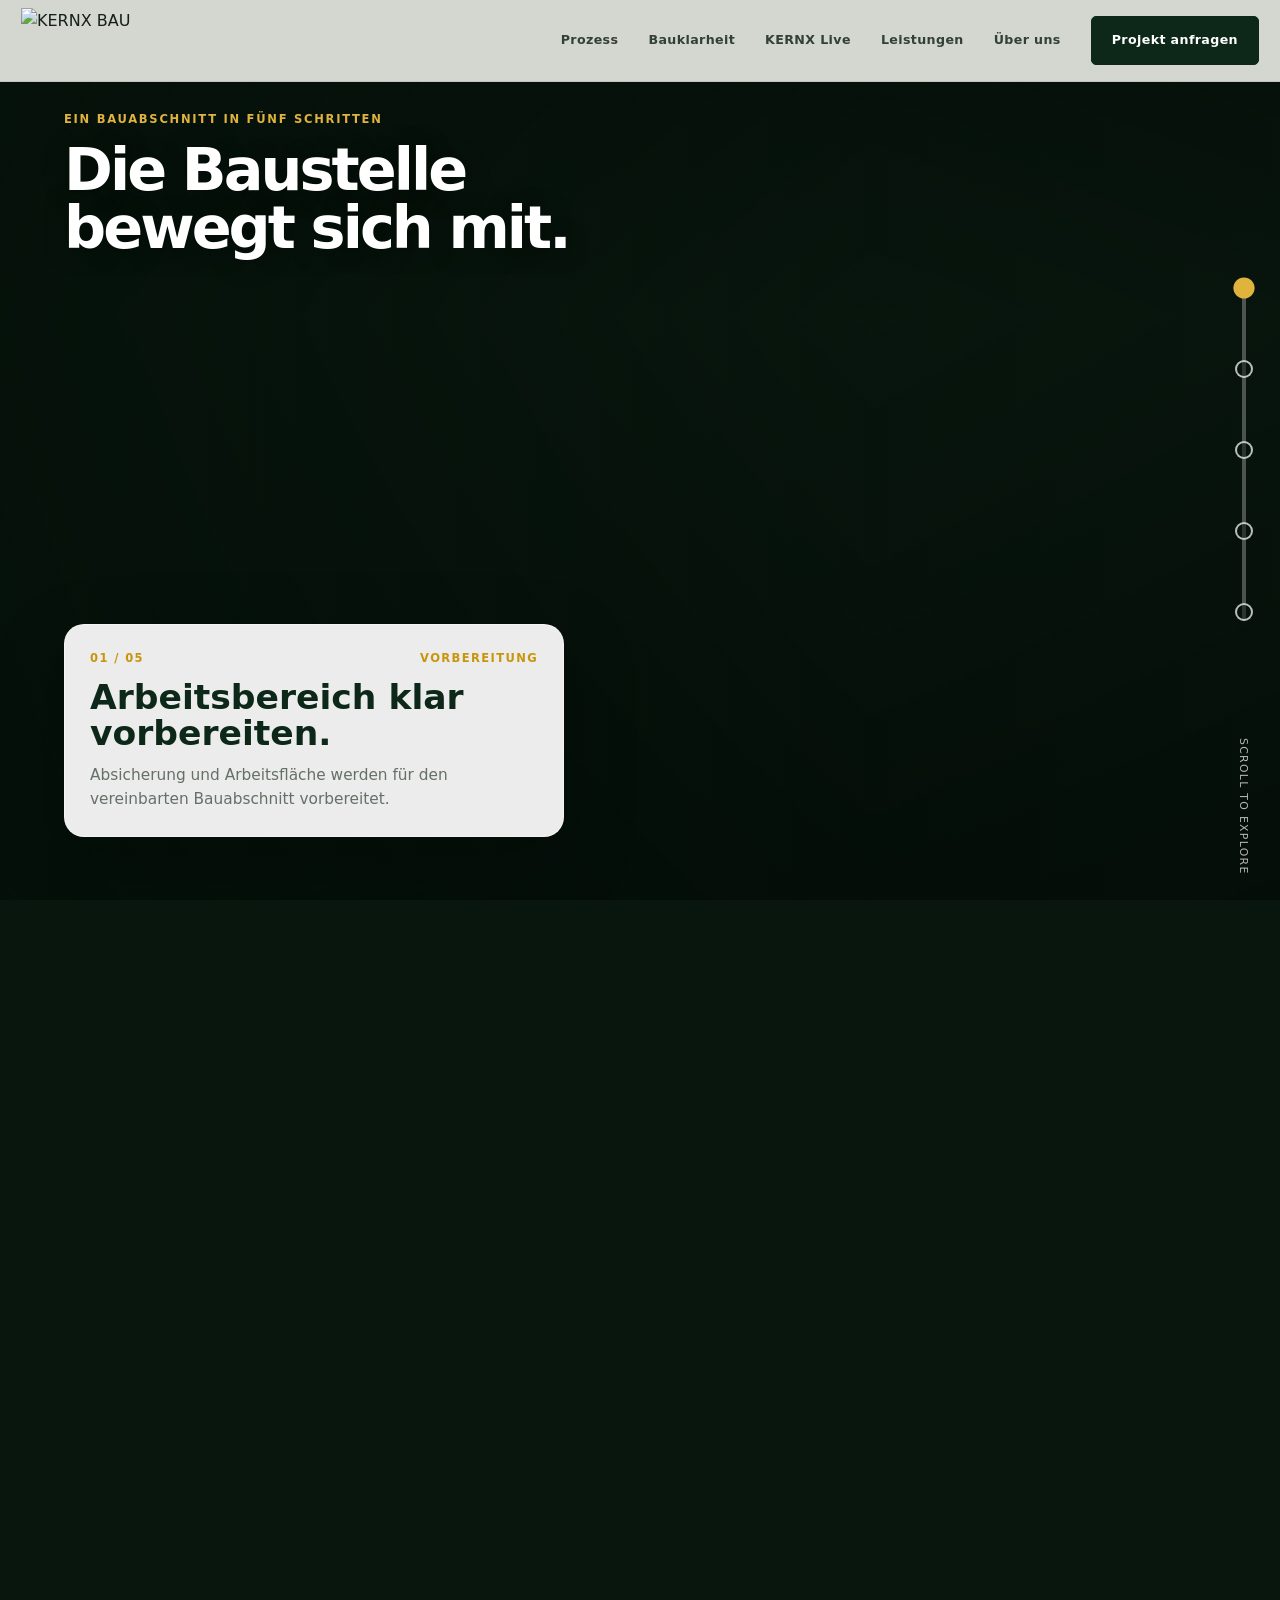
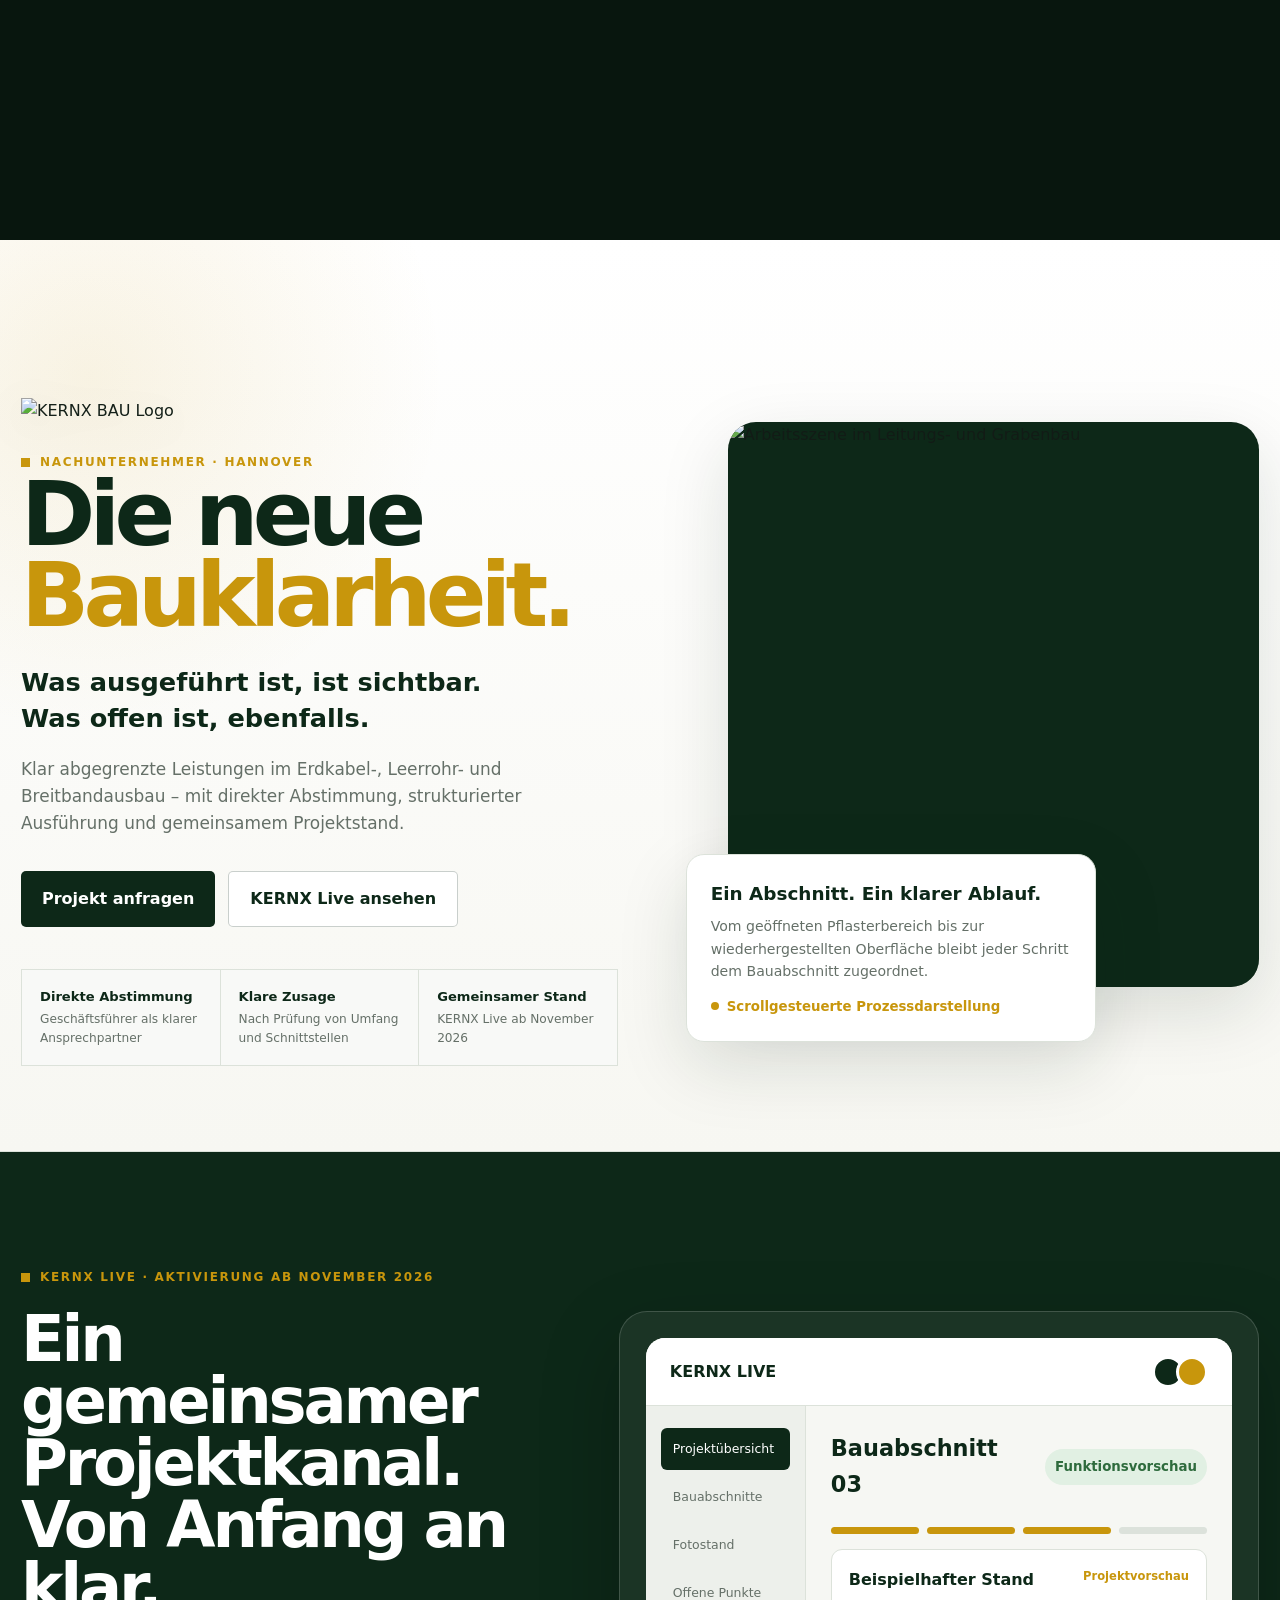
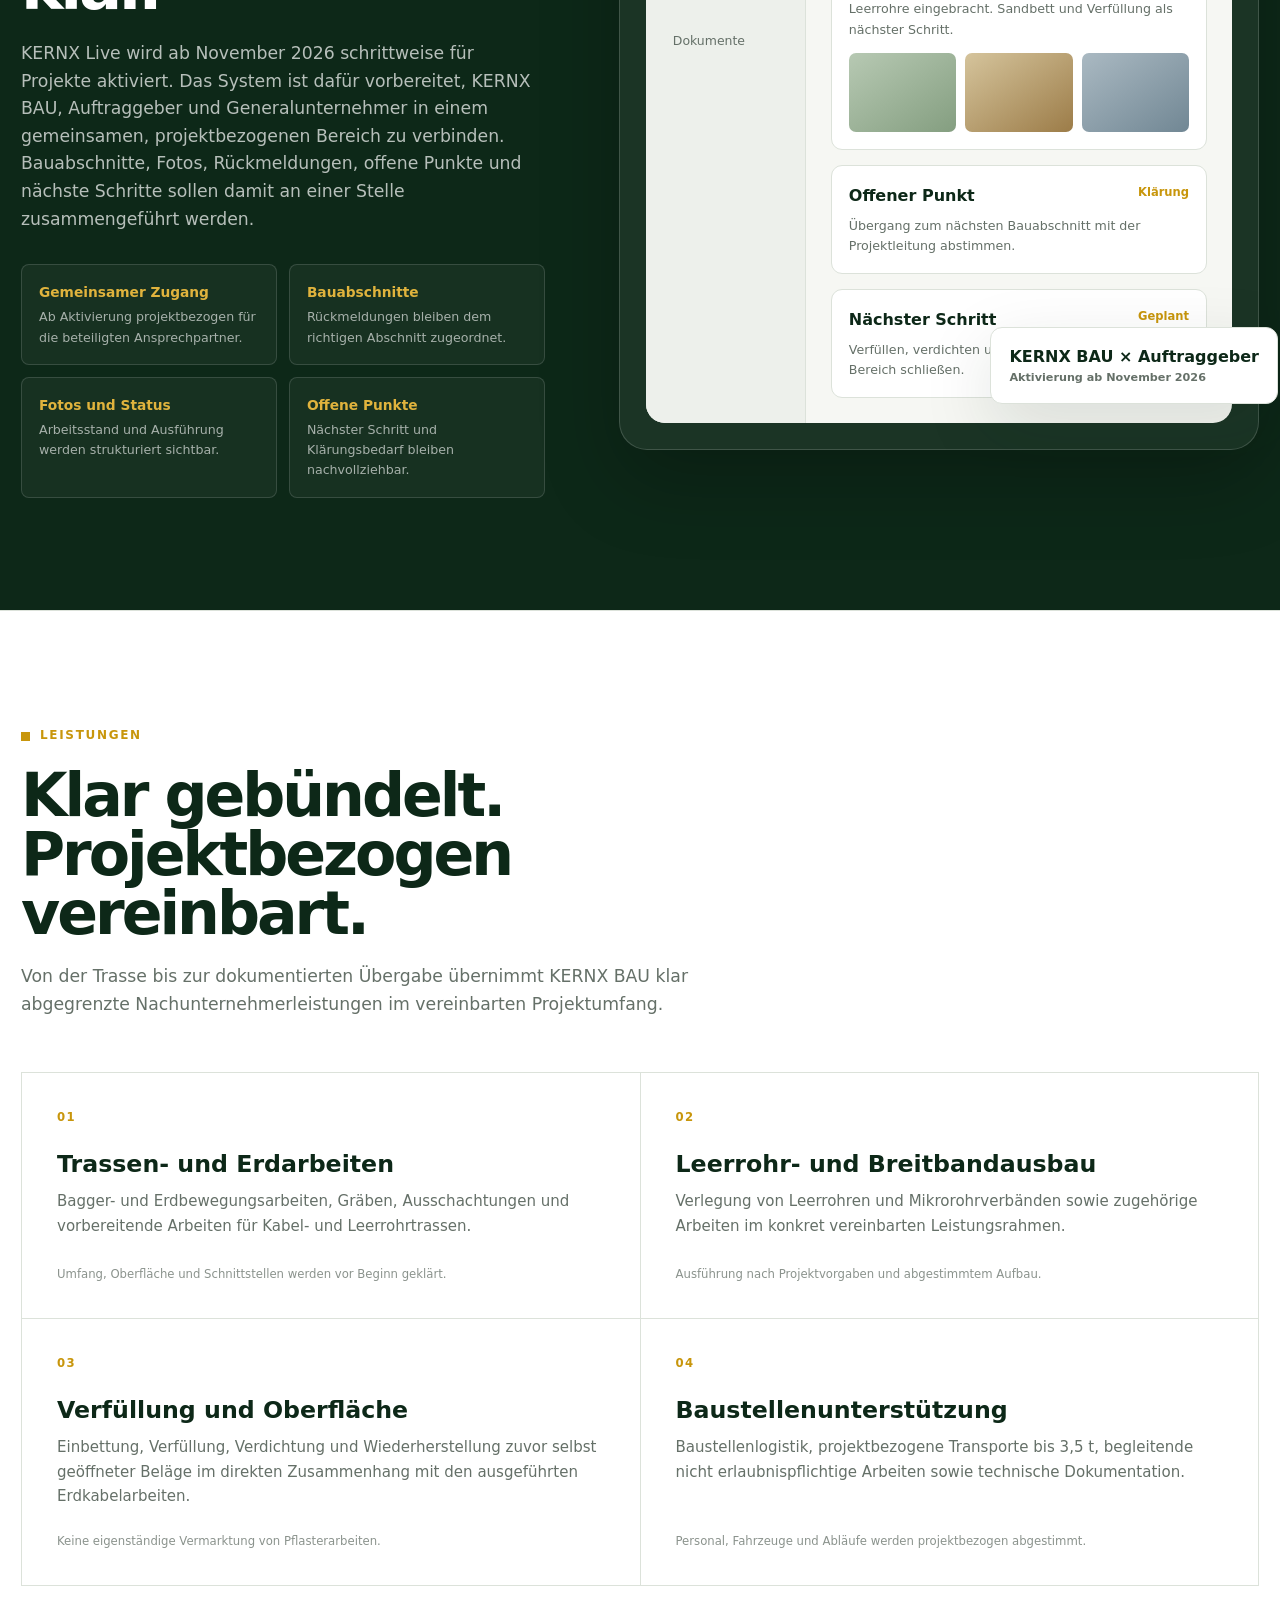
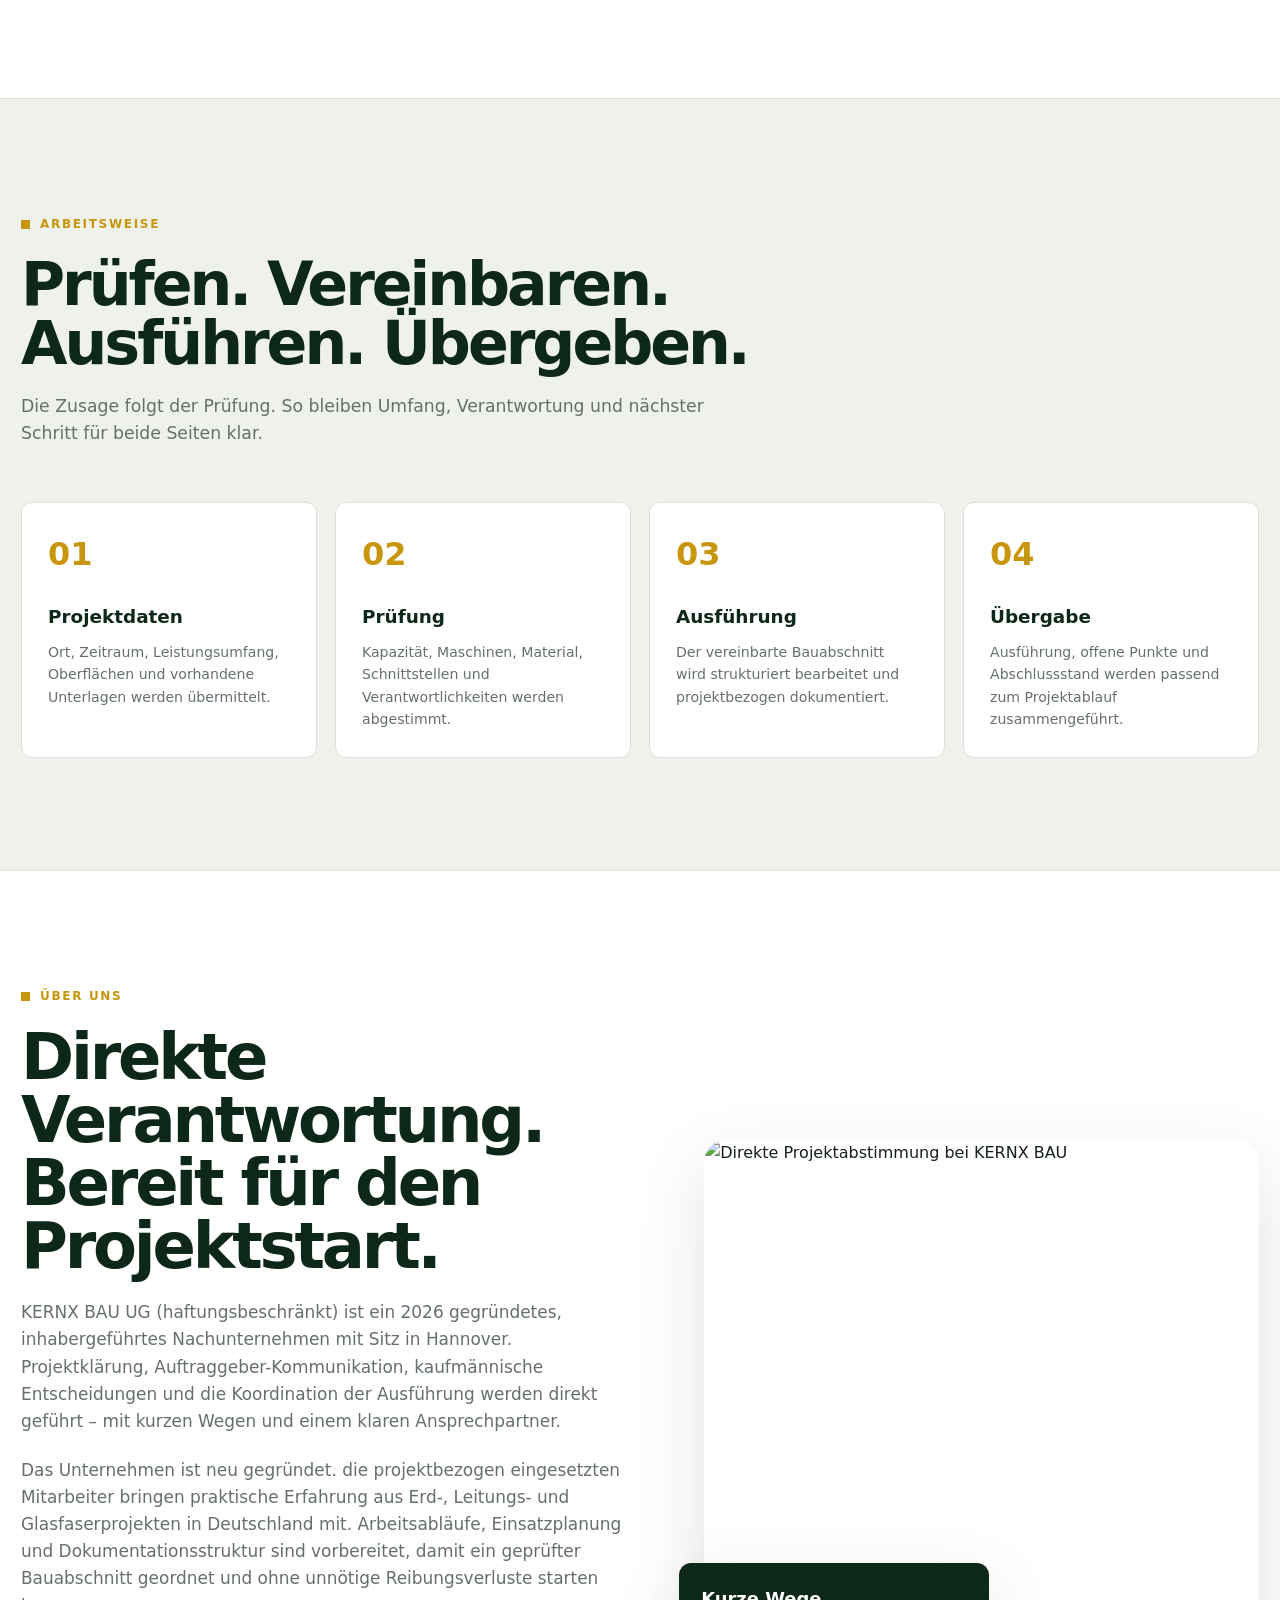
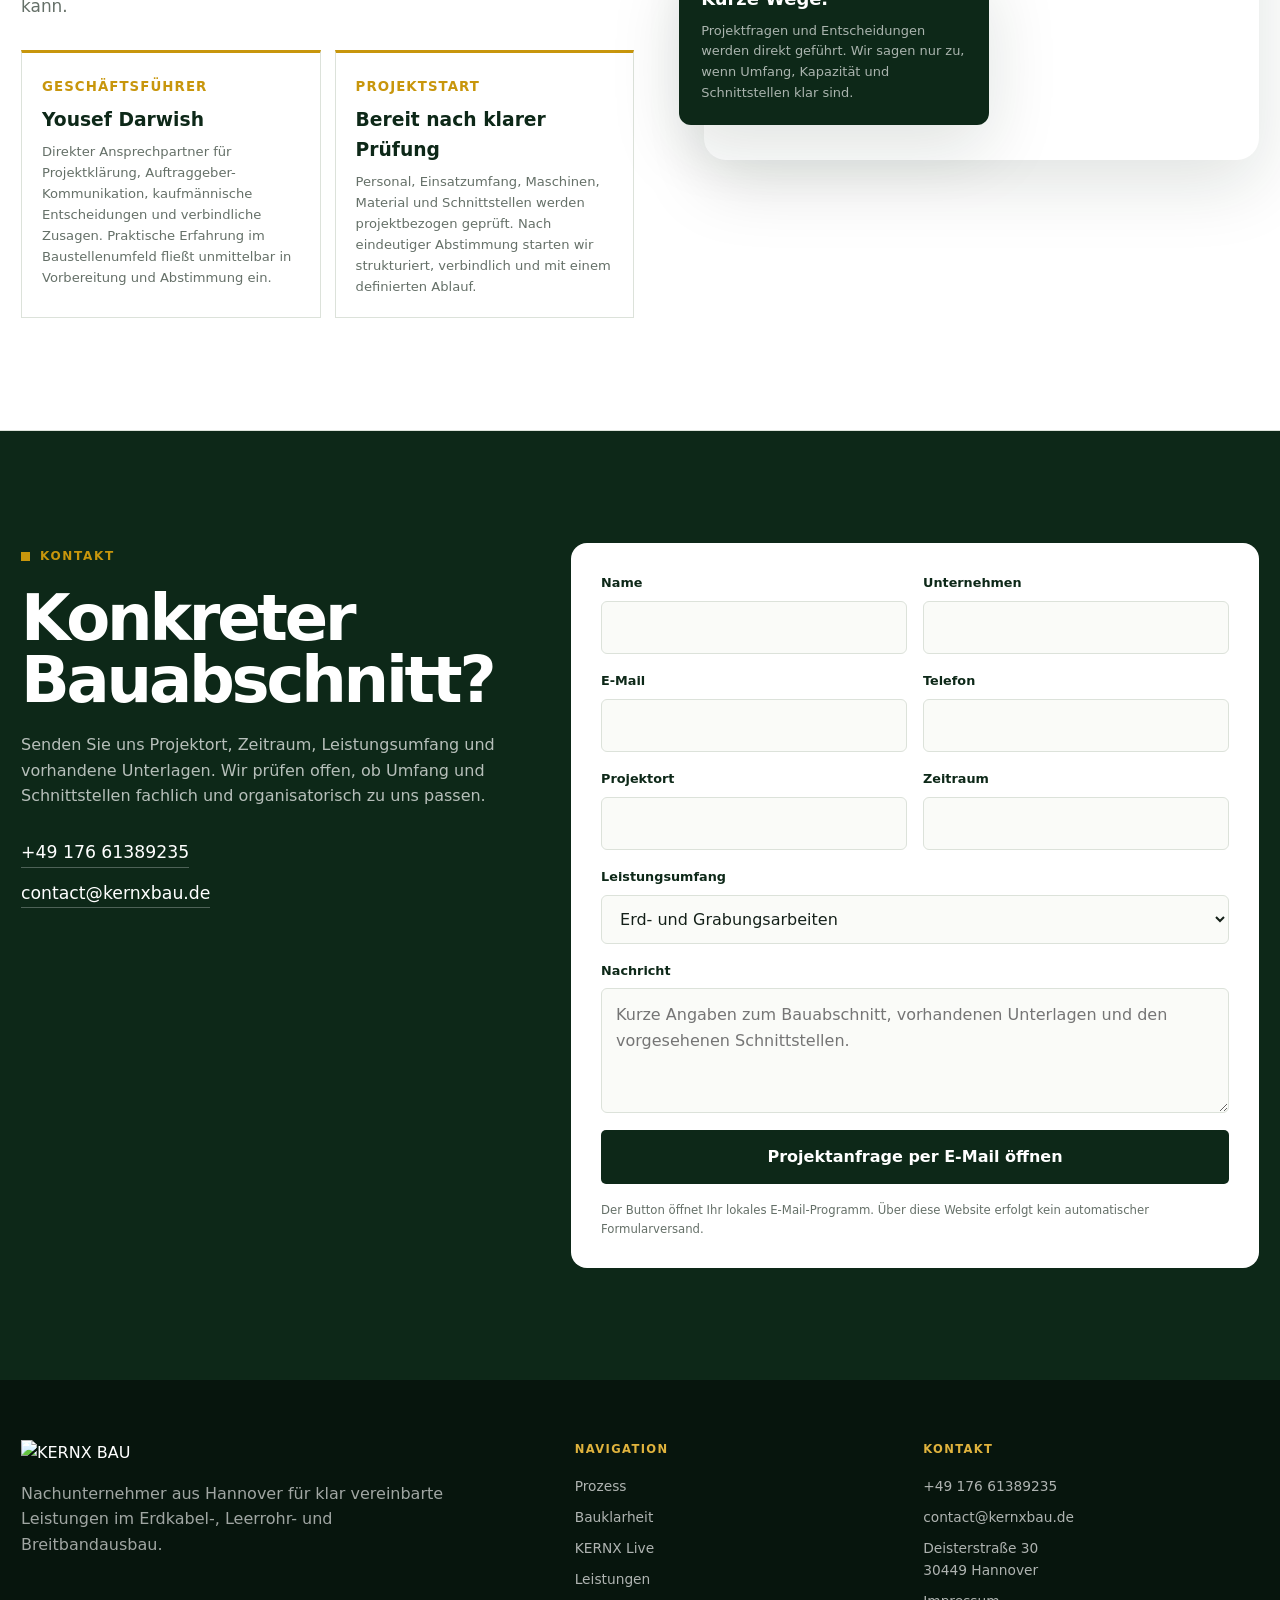
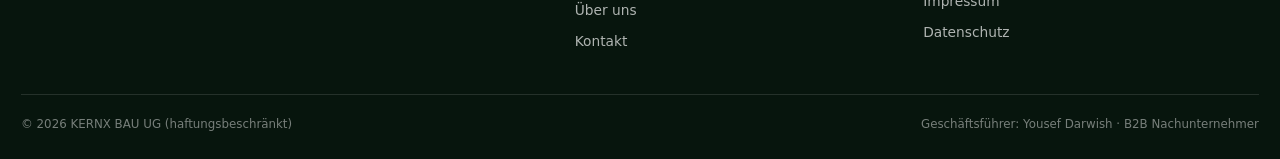
==== index.html @ 63876bb4 "Add files via upload" ====
<!DOCTYPE html>

<html lang="de">
<head>
<meta charset="utf-8"/>
<meta content="width=device-width, initial-scale=1" name="viewport"/>
<title>KERNX BAU — Die neue Bauklarheit.</title>
<meta content="KERNX BAU UG (haftungsbeschränkt): Nachunternehmer aus Hannover für Erdkabel-, Leerrohr- und Breitbandausbau, Erd- und Grabungsarbeiten, strukturierte Ausführung und gemeinsamen Projektstand." name="description"/>
<meta content="index,follow" name="robots"/>
<link href="https://kernxbau.de/" rel="canonical"/>
<meta content="KERNX BAU — Die neue Bauklarheit." property="og:title"/>
<meta content="Was ausgeführt ist, ist sichtbar. Was offen ist, ebenfalls." property="og:description"/>
<meta content="website" property="og:type"/>
<meta content="https://kernxbau.de/" property="og:url"/>
<meta content="#f7f7f2" name="theme-color"/>
<style>
    :root{
      --green:#0D2818;
      --green-2:#153e27;
      --green-3:#e8efe9;
      --gold:#C8960C;
      --gold-2:#e0b33d;
      --paper:#f7f7f2;
      --white:#ffffff;
      --ink:#142019;
      --muted:#657068;
      --line:#dce2da;
      --soft:#eef1ec;
      --shadow:0 24px 70px rgba(13,40,24,.13);
      --header:82px;
      --container:1240px;
      --ease:cubic-bezier(.2,.7,.25,1);
    }
    *{box-sizing:border-box;margin:0;padding:0}
    html{scroll-behavior:smooth}
    body{
      background:var(--paper);color:var(--ink);
      font-family:Inter,ui-sans-serif,system-ui,-apple-system,BlinkMacSystemFont,"Segoe UI",sans-serif;
      line-height:1.6;overflow-x:hidden;-webkit-font-smoothing:antialiased
    }
    body.menu-open{overflow:hidden}
    img{display:block;max-width:100%}
    a{color:inherit;text-decoration:none}
    button,input,textarea,select{font:inherit}
    button{cursor:pointer}
    .container{width:min(var(--container),calc(100% - 42px));margin-inline:auto}
    .skip{position:absolute;left:18px;top:-70px;background:var(--gold);color:#10150f;padding:12px 16px;z-index:999;border-radius:4px}
    .skip:focus{top:18px}
    :focus-visible{outline:2px solid var(--gold);outline-offset:3px}


    /* Opening logo / Seitenintro */
    body.intro-active{overflow:hidden}
    .site-intro{
      position:fixed;inset:0;z-index:10000;display:grid;place-items:center;
      background:
        radial-gradient(circle at 50% 46%,rgba(200,150,12,.14),transparent 28%),
        linear-gradient(145deg,#07150d,#0D2818 60%,#07150d);
      opacity:1;visibility:visible;transition:opacity .72s var(--ease),visibility .72s var(--ease)
    }
    .site-intro.is-hidden{opacity:0;visibility:hidden;pointer-events:none}
    .intro-logo-wrap{display:flex;flex-direction:column;align-items:center;gap:22px;transform:translateY(14px) scale(.88);opacity:0;animation:introLogo 1.05s .12s var(--ease) forwards}
    .intro-logo-wrap img{width:min(300px,68vw);height:auto;filter:drop-shadow(0 22px 45px rgba(0,0,0,.42))}
    .intro-line{width:min(340px,68vw);height:1px;background:linear-gradient(90deg,transparent,var(--gold-2),transparent);transform:scaleX(0);animation:introLine .85s .65s var(--ease) forwards}
    .intro-claim{color:rgba(255,255,255,.78);font-size:.72rem;font-weight:800;letter-spacing:.18em;text-transform:uppercase;opacity:0;animation:introText .6s .82s forwards}
    .intro-skip{position:absolute;right:22px;bottom:20px;border:0;background:transparent;color:rgba(255,255,255,.52);font-size:.72rem;letter-spacing:.08em;padding:10px}
    @keyframes introLogo{to{opacity:1;transform:translateY(0) scale(1)}}
    @keyframes introLine{to{transform:scaleX(1)}}
    @keyframes introText{to{opacity:1}}

    /* Header */
    .site-header{
      position:fixed;inset:0 0 auto;z-index:100;height:var(--header);
      background:rgba(247,247,242,.86);backdrop-filter:blur(16px);
      border-bottom:1px solid rgba(13,40,24,.09);transition:.25s var(--ease)
    }
    .site-header.scrolled{height:72px;background:rgba(255,255,255,.94);box-shadow:0 8px 30px rgba(13,40,24,.06)}
    .nav{height:100%;display:flex;align-items:center;justify-content:space-between;gap:28px}
    .brand{display:flex;align-items:center;min-width:180px}
    .brand img{width:118px;height:66px;object-fit:contain;object-position:left center}
    .nav-links{display:flex;align-items:center;gap:30px}
    .nav-links a{font-size:.79rem;font-weight:720;color:#334038;letter-spacing:.03em;position:relative;padding:10px 0}
    .nav-links a:not(.nav-cta)::after{content:"";position:absolute;left:0;bottom:5px;width:100%;height:2px;background:var(--gold);transform:scaleX(0);transform-origin:left;transition:.25s var(--ease)}
    .nav-links a:hover::after{transform:scaleX(1)}
    .nav-cta,.btn-primary{display:inline-flex;align-items:center;justify-content:center;background:var(--green);color:#fff!important;border:1px solid var(--green);padding:13px 20px!important;border-radius:5px;font-weight:760;transition:.22s var(--ease)}
    .nav-cta:hover,.btn-primary:hover{background:var(--green-2);transform:translateY(-2px)}
    .menu-btn{display:none;width:46px;height:46px;border:1px solid var(--line);background:#fff;color:var(--green);border-radius:6px;align-items:center;justify-content:center}
    .menu-btn span,.menu-btn span::before,.menu-btn span::after{display:block;width:20px;height:2px;background:currentColor;position:relative;transition:.22s}
    .menu-btn span::before,.menu-btn span::after{content:"";position:absolute;left:0}.menu-btn span::before{top:-6px}.menu-btn span::after{top:6px}
    .menu-btn[aria-expanded="true"] span{background:transparent}.menu-btn[aria-expanded="true"] span::before{transform:rotate(45deg) translate(4px,5px)}.menu-btn[aria-expanded="true"] span::after{transform:rotate(-45deg) translate(4px,-5px)}
    .mobile-menu{position:fixed;inset:var(--header) 0 0;background:rgba(247,247,242,.99);z-index:95;padding:42px 24px;display:flex;flex-direction:column;gap:22px;opacity:0;visibility:hidden;transform:translateY(-10px);transition:.22s var(--ease)}
    .mobile-menu.open{opacity:1;visibility:visible;transform:none}.mobile-menu a{font-size:1.6rem;font-weight:800;color:var(--green)}.mobile-menu .nav-cta{font-size:1rem;width:max-content}

    /* Common */
    .eyebrow{display:inline-flex;align-items:center;gap:10px;font-size:.75rem;font-weight:850;letter-spacing:.14em;text-transform:uppercase;color:var(--gold)}
    .eyebrow::before{content:"";width:9px;height:9px;background:var(--gold)}
    .section{padding:112px 0;border-top:1px solid var(--line)}
    .section.white{background:#fff}.section.green{background:var(--green);color:#fff}.section.soft{background:var(--soft)}
    .section-head{max-width:760px;margin-bottom:54px}.section-title{font-size:clamp(2.35rem,4.7vw,5.2rem);line-height:.98;letter-spacing:-.05em;color:var(--green);margin-top:18px;font-weight:850}.section.green .section-title{color:#fff}
    .section-lede{font-size:1.08rem;color:var(--muted);max-width:700px;margin-top:20px}.section.green .section-lede{color:rgba(255,255,255,.7)}
    .btn{min-height:50px;padding:14px 21px;border-radius:5px;display:inline-flex;align-items:center;justify-content:center;border:1px solid transparent;font-weight:760;transition:.22s var(--ease)}
    .btn-secondary{background:#fff;border-color:rgba(13,40,24,.22);color:var(--green)}.btn-secondary:hover{border-color:var(--gold);color:var(--gold);transform:translateY(-2px)}

    /* Hero */
    .hero{min-height:100svh;padding:calc(var(--header) + 76px) 0 85px;background:radial-gradient(circle at 7% 15%,rgba(200,150,12,.11),transparent 25%),linear-gradient(180deg,#fff 0%,var(--paper) 100%);display:flex;align-items:center}
    .hero-grid{display:grid;grid-template-columns:1.02fr .98fr;gap:68px;align-items:center}
    .hero-logo{width:185px;margin-bottom:25px;filter:drop-shadow(0 10px 20px rgba(13,40,24,.09))}
    .hero h1{font-size:clamp(3.2rem,7vw,7.5rem);line-height:.9;letter-spacing:-.065em;color:var(--green);max-width:790px}
    .hero h1 span{display:block;color:var(--gold)}
    .hero-promise{font-size:clamp(1.22rem,2vw,1.72rem);font-weight:680;line-height:1.38;color:var(--green);margin-top:30px}
    .hero-promise span{display:block}
    .hero-copy{max-width:650px;color:var(--muted);font-size:1.06rem;margin-top:20px}
    .hero-actions{display:flex;gap:13px;flex-wrap:wrap;margin-top:34px}
    .hero-trust{display:grid;grid-template-columns:repeat(3,1fr);gap:1px;background:var(--line);border:1px solid var(--line);margin-top:42px;max-width:760px}
    .hero-trust div{background:rgba(255,255,255,.8);padding:16px 18px}.hero-trust b{display:block;color:var(--green);font-size:.82rem}.hero-trust span{display:block;color:var(--muted);font-size:.76rem;margin-top:3px}
    .hero-visual{position:relative;min-height:620px}
    .hero-photo{position:absolute;inset:0 0 55px 42px;border-radius:28px;overflow:hidden;box-shadow:var(--shadow);background:var(--green)}
    .hero-photo img{width:100%;height:100%;object-fit:cover;filter:saturate(.75) contrast(1.04)}
    .hero-photo::after{content:"";position:absolute;inset:0;background:linear-gradient(180deg,transparent 48%,rgba(13,40,24,.55))}
    .hero-float{position:absolute;left:0;bottom:0;width:min(410px,88%);background:#fff;border:1px solid var(--line);box-shadow:var(--shadow);padding:24px;border-radius:18px}
    .hero-float strong{font-size:1.15rem;color:var(--green)}.hero-float p{color:var(--muted);font-size:.88rem;margin-top:7px}.hero-float small{display:flex;align-items:center;gap:8px;color:var(--gold);font-weight:800;margin-top:13px}.hero-float small::before{content:"";width:8px;height:8px;background:var(--gold);border-radius:50%}

    /* Scroll-driven photo sequence — first section */
    .story{height:560vh;position:relative;background:#08160e;border-top:0}
    .story-sticky{position:sticky;top:0;height:100vh;overflow:hidden;background:#08160e}
    .scene-viewport{position:absolute;inset:0;overflow:hidden;background:#08160e}
    .story-images{position:absolute;inset:0;overflow:hidden;background:#08160e}
    .story-image{
      position:absolute;inset:-2.5%;width:105%;height:105%;object-fit:cover;object-position:center;
      opacity:0;transform:translate3d(0,0,0) scale(1.035);will-change:opacity,transform;
      filter:saturate(.88) contrast(1.04) brightness(.88)
    }
    .story-image:first-child{opacity:1}
    .story-image:nth-child(1){object-position:center center}
    .story-image:nth-child(2){object-position:center center}
    .story-image:nth-child(3){object-position:center center}
    .story-image:nth-child(4){object-position:center center}
    .story-image:nth-child(5){object-position:center center}
    .story-shade{
      position:absolute;inset:0;z-index:2;pointer-events:none;
      background:
        linear-gradient(90deg,rgba(5,17,10,.72) 0%,rgba(5,17,10,.38) 37%,rgba(5,17,10,.08) 68%,rgba(5,17,10,.22) 100%),
        linear-gradient(180deg,rgba(0,0,0,.30) 0%,transparent 35%,rgba(0,0,0,.38) 100%)
    }
    .story-ui{position:absolute;inset:0;z-index:10;pointer-events:none}
    .story-title{position:absolute;left:clamp(20px,5vw,80px);top:110px;max-width:560px}
    .story-title .overline{font-size:.72rem;font-weight:900;color:var(--gold-2);letter-spacing:.15em;text-transform:uppercase}
    .story-title h2{font-size:clamp(2.25rem,4.6vw,5rem);line-height:.97;letter-spacing:-.05em;color:#fff;margin-top:13px;text-shadow:0 3px 24px rgba(0,0,0,.35)}
    .stage-card{position:absolute;left:clamp(20px,5vw,80px);bottom:clamp(28px,7vh,85px);width:min(500px,calc(100% - 40px));background:rgba(255,255,255,.92);backdrop-filter:blur(15px);border:1px solid rgba(255,255,255,.42);box-shadow:0 24px 70px rgba(0,0,0,.25);border-radius:20px;padding:24px 25px;transition:opacity .24s,transform .24s}
    .stage-meta{display:flex;justify-content:space-between;color:var(--gold);font-size:.72rem;font-weight:900;letter-spacing:.12em;text-transform:uppercase}
    .stage-card h3{font-size:clamp(1.55rem,2.7vw,2.6rem);line-height:1.02;color:var(--green);margin-top:13px}
    .stage-card p{color:var(--muted);margin-top:12px;font-size:.96rem}
    .progress{position:absolute;right:34px;top:50%;transform:translateY(-50%);height:38vh;width:4px;border-radius:4px;background:rgba(255,255,255,.28)}
    .progress span{display:block;width:100%;height:0;background:var(--gold-2);border-radius:4px}
    .progress-dots{position:absolute;right:27px;top:31%;height:38vh;display:flex;flex-direction:column;justify-content:space-between}
    .progress-dots i{width:18px;height:18px;border-radius:50%;border:2px solid rgba(255,255,255,.72);background:rgba(8,22,14,.48);transition:.2s}
    .progress-dots i.active{background:var(--gold-2);border-color:var(--gold-2);transform:scale(1.18)}
    .scroll-label{position:absolute;right:28px;bottom:25px;color:rgba(255,255,255,.7);font-size:.68rem;text-transform:uppercase;letter-spacing:.12em;writing-mode:vertical-rl}

    /* KERNX Live */
    .live-grid{display:grid;grid-template-columns:.9fr 1.1fr;gap:74px;align-items:center}
    .live-copy h2{font-size:clamp(2.55rem,5vw,5.6rem);line-height:.97;letter-spacing:-.05em;color:#fff;margin-top:18px}.live-copy p{font-size:1.08rem;color:rgba(255,255,255,.7);margin-top:22px;max-width:620px}
    .live-points{display:grid;grid-template-columns:1fr 1fr;gap:12px;margin-top:31px}.live-point{border:1px solid rgba(255,255,255,.14);background:rgba(255,255,255,.045);padding:16px 17px;border-radius:8px}.live-point b{display:block;color:var(--gold-2);font-size:.86rem}.live-point span{display:block;color:rgba(255,255,255,.62);font-size:.79rem;margin-top:4px}
    .app-shell{position:relative;padding:26px;border:1px solid rgba(255,255,255,.16);border-radius:28px;background:rgba(255,255,255,.06);box-shadow:0 30px 80px rgba(0,0,0,.24)}
    .app-window{background:#f6f7f3;border-radius:19px;overflow:hidden;color:var(--ink);min-height:540px}.app-top{height:68px;background:#fff;border-bottom:1px solid var(--line);display:flex;align-items:center;justify-content:space-between;padding:0 24px}.app-top b{color:var(--green)}.app-users{display:flex;align-items:center}.app-users i{width:32px;height:32px;border-radius:50%;background:var(--green);border:3px solid #fff;margin-left:-8px}.app-users i:nth-child(2){background:var(--gold)}
    .app-body{display:grid;grid-template-columns:160px 1fr;min-height:472px}.app-side{padding:22px 15px;background:#edf0eb;border-right:1px solid var(--line)}.app-side span{display:block;padding:11px 12px;border-radius:6px;color:var(--muted);font-size:.78rem;margin-bottom:6px}.app-side span.active{background:var(--green);color:#fff}
    .app-content{padding:25px}.app-content-head{display:flex;justify-content:space-between;align-items:center;gap:20px}.app-content-head h3{color:var(--green);font-size:1.4rem}.app-content-head small{padding:7px 10px;background:#e1f0e3;color:#2e6b3d;border-radius:999px;font-weight:760}
    .app-route{display:grid;grid-template-columns:repeat(4,1fr);gap:8px;margin-top:24px}.app-route div{height:7px;border-radius:8px;background:#dce2db}.app-route div.done{background:var(--gold)}
    .app-card{background:#fff;border:1px solid var(--line);padding:17px;border-radius:11px;margin-top:15px}.app-card-head{display:flex;justify-content:space-between;gap:20px}.app-card-head b{color:var(--green)}.app-card-head span{font-size:.72rem;color:var(--gold);font-weight:800}.app-card p{font-size:.79rem;color:var(--muted);margin-top:7px}.app-photo-row{display:grid;grid-template-columns:repeat(3,1fr);gap:9px;margin-top:13px}.app-photo-row i{display:block;aspect-ratio:1.35;border-radius:7px;background:linear-gradient(145deg,#b7c9b3,#849e80)}.app-photo-row i:nth-child(2){background:linear-gradient(145deg,#d5c49c,#9c7c48)}.app-photo-row i:nth-child(3){background:linear-gradient(145deg,#aab9c2,#718794)}
    .app-link{position:absolute;right:-20px;bottom:45px;background:#fff;color:var(--green);border:1px solid var(--line);box-shadow:var(--shadow);padding:16px 18px;border-radius:12px;font-weight:820}.app-link span{display:block;color:var(--muted);font-size:.7rem;font-weight:600}

    /* Services */
    .services-grid{display:grid;grid-template-columns:repeat(2,1fr);border:1px solid var(--line);background:var(--line);gap:1px}.service{background:#fff;padding:35px;min-height:245px;display:flex;flex-direction:column;transition:.25s var(--ease)}.service:hover{background:var(--green);color:#fff}.service-no{font-size:.73rem;font-weight:900;letter-spacing:.12em;color:var(--gold)}.service h3{font-size:1.48rem;line-height:1.12;color:var(--green);margin-top:24px}.service:hover h3{color:#fff}.service p{color:var(--muted);font-size:.94rem;margin-top:12px}.service:hover p{color:rgba(255,255,255,.68)}.service small{margin-top:auto;padding-top:24px;color:#8b938d;font-size:.73rem}.service:hover small{color:rgba(255,255,255,.5)}


    /* Image gallery — replace local files, keep the filenames */
    .gallery-grid{display:grid;grid-template-columns:repeat(12,1fr);grid-auto-rows:150px;gap:14px}
    .gallery-item{position:relative;overflow:hidden;border-radius:16px;background:var(--green);box-shadow:0 12px 34px rgba(13,40,24,.09)}
    .gallery-item:nth-child(1){grid-column:span 7;grid-row:span 3}.gallery-item:nth-child(2){grid-column:span 5;grid-row:span 2}.gallery-item:nth-child(3){grid-column:span 5;grid-row:span 2}.gallery-item:nth-child(4){grid-column:span 4;grid-row:span 2}.gallery-item:nth-child(5){grid-column:span 4;grid-row:span 2}.gallery-item:nth-child(6){grid-column:span 4;grid-row:span 2}
    .gallery-item img{width:100%;height:100%;object-fit:cover;transition:transform .55s var(--ease);filter:saturate(.8) contrast(1.03)}.gallery-item:hover img{transform:scale(1.035)}
    .gallery-caption{position:absolute;inset:auto 0 0;padding:36px 18px 16px;color:#fff;background:linear-gradient(transparent,rgba(7,21,13,.78));font-size:.8rem;font-weight:750}

    /* Workflow */
    .workflow{display:grid;grid-template-columns:repeat(4,1fr);gap:18px}.work-step{background:#fff;border:1px solid var(--line);padding:26px;border-radius:11px}.work-step b{font-size:2rem;color:var(--gold)}.work-step h3{font-size:1.15rem;color:var(--green);margin-top:22px}.work-step p{font-size:.88rem;color:var(--muted);margin-top:9px}

    /* Company */
    .company-grid{display:grid;grid-template-columns:1.05fr .95fr;gap:70px;align-items:center}.company-copy h2{font-size:clamp(2.55rem,5vw,5.6rem);line-height:.98;letter-spacing:-.05em;color:var(--green);margin-top:18px}.company-copy>p{font-size:1.06rem;color:var(--muted);margin-top:22px;max-width:650px}.roles{display:grid;grid-template-columns:1fr 1fr;gap:14px;margin-top:30px}.role{border-top:3px solid var(--gold);background:#fff;border-left:1px solid var(--line);border-right:1px solid var(--line);border-bottom:1px solid var(--line);padding:20px}.role small{color:var(--gold);font-weight:850;text-transform:uppercase;letter-spacing:.08em}.role h3{color:var(--green);margin-top:7px}.role p{color:var(--muted);font-size:.82rem;margin-top:6px}.company-image{position:relative}.company-image img{width:100%;height:620px;object-fit:cover;border-radius:22px;box-shadow:var(--shadow)}.company-note{position:absolute;left:-25px;bottom:35px;width:310px;background:var(--green);color:#fff;padding:22px;border-radius:12px;box-shadow:var(--shadow)}.company-note strong{font-size:1.12rem}.company-note p{color:rgba(255,255,255,.65);font-size:.81rem;margin-top:7px}

    /* Contact */
    .contact-grid{display:grid;grid-template-columns:.82fr 1.18fr;gap:72px}.contact-copy h2{font-size:clamp(2.5rem,5vw,5.5rem);line-height:.98;letter-spacing:-.05em;margin-top:18px}.contact-copy p{color:rgba(255,255,255,.7);margin-top:20px}.direct-links{display:flex;flex-direction:column;align-items:flex-start;gap:12px;margin-top:30px}.direct-links a{font-size:1.08rem;border-bottom:1px solid rgba(255,255,255,.27)}
    .form{background:#fff;color:var(--ink);padding:30px;border-radius:16px;display:flex;flex-direction:column;gap:17px}.form-row{display:grid;grid-template-columns:1fr 1fr;gap:16px}.field{display:flex;flex-direction:column;gap:7px}.field label{font-size:.8rem;font-weight:750;color:var(--green)}.field input,.field textarea,.field select{border:1px solid var(--line);background:#fafbf8;color:var(--ink);padding:13px 14px;border-radius:6px;outline:none}.field input:focus,.field textarea:focus,.field select:focus{border-color:var(--gold)}.field textarea{min-height:125px;resize:vertical}.form-note{font-size:.73rem;color:var(--muted)}

    /* Footer */
    footer{background:#07150d;color:#fff;padding:60px 0 25px}.footer-grid{display:grid;grid-template-columns:1.35fr .8fr .9fr;gap:50px}.footer-brand img{width:135px;filter:brightness(1.12)}.footer-brand p{max-width:430px;color:rgba(255,255,255,.62);margin-top:15px}.footer-title{color:var(--gold-2);text-transform:uppercase;font-size:.72rem;font-weight:900;letter-spacing:.12em}.footer-links{display:flex;flex-direction:column;gap:9px;color:rgba(255,255,255,.68);font-size:.86rem;margin-top:16px}.footer-bottom{margin-top:42px;padding-top:20px;border-top:1px solid rgba(255,255,255,.12);display:flex;justify-content:space-between;gap:18px;flex-wrap:wrap;color:rgba(255,255,255,.45);font-size:.74rem}

    @media(max-width:1050px){
      .nav-links{display:none}.menu-btn{display:flex}
      .hero-grid,.live-grid,.company-grid,.contact-grid{grid-template-columns:1fr}
      .hero-visual{min-height:560px}.hero-photo{left:0}
      .company-image{max-width:760px}.company-note{left:18px}
      .workflow{grid-template-columns:repeat(2,1fr)}
      .gallery-grid{grid-auto-rows:130px}
    }
    @media(max-width:760px){
      :root{--header:70px}.container{width:min(var(--container),calc(100% - 28px))}.brand img{width:98px;height:58px}
      .section{padding:82px 0}.hero{padding-top:115px}.hero-logo{width:145px}.hero h1{font-size:clamp(3.2rem,15vw,5.6rem)}
      .hero-trust{grid-template-columns:1fr}.hero-visual{min-height:460px}.hero-photo{inset:0 0 48px 0;border-radius:20px}.hero-float{padding:18px}
      .story{height:500vh}.story-title{top:86px;max-width:82%}.story-title h2{font-size:2.55rem}.progress,.progress-dots,.scroll-label{display:none}.stage-card{bottom:18px;padding:18px}
      .world{width:800vw}.zone{width:100vw}.z1{left:0}.z2{left:100vw}.z3{left:200vw}.z4{left:300vw}.z5{left:400vw}.z6{left:500vw}.z7{left:600vw}.z8{left:700vw}
      .worker{transform:scale(.8)}.excavator{transform:scale(.78);transform-origin:left bottom}.report-card{transform:scale(.76);transform-origin:left top}
      .gallery-grid{grid-template-columns:1fr;grid-auto-rows:260px}.gallery-item:nth-child(n){grid-column:auto;grid-row:auto}
      .live-points,.services-grid,.roles,.form-row{grid-template-columns:1fr}.app-shell{padding:12px}.app-body{grid-template-columns:1fr}.app-side{display:none}.app-link{right:8px;bottom:22px}.app-window{min-height:480px}.app-content{padding:18px}
      .workflow{grid-template-columns:1fr}.company-image img{height:470px}.company-note{position:relative;left:auto;bottom:auto;width:auto;margin:-35px 16px 0}
      .footer-grid{grid-template-columns:1fr}
    }

    @media(max-width:760px){
      .story-image{inset:-1%;width:102%;height:102%;object-position:center center}
      .story-shade{background:linear-gradient(180deg,rgba(5,17,10,.56) 0%,rgba(5,17,10,.10) 42%,rgba(5,17,10,.64) 100%)}
      .story-title{max-width:88%}
    }
    @media(prefers-reduced-motion:reduce){html{scroll-behavior:auto}*{transition:none!important}.story-image{will-change:auto}.intro-logo-wrap,.intro-line,.intro-claim{animation:none;opacity:1;transform:none}}
  </style>
</head>
<body class="intro-active">
<div aria-label="KERNX BAU lädt" class="site-intro" id="siteIntro">
<div class="intro-logo-wrap">
<img alt="KERNX BAU" src="assets/kernx-bau-logo.png"/>
<div class="intro-line"></div>
<div class="intro-claim">Die neue Bauklarheit.</div>
</div>
<button class="intro-skip" id="introSkip" type="button">Überspringen</button>
</div>
<a class="skip" href="#main">Zum Inhalt springen</a>
<header class="site-header" id="header">
<div class="container nav">
<a aria-label="KERNX BAU Startseite" class="brand" href="#prozess"><img alt="KERNX BAU" src="assets/kernx-bau-logo.png"/></a>
<nav aria-label="Hauptnavigation" class="nav-links">
<a href="#prozess">Prozess</a><a href="#bauklarheit">Bauklarheit</a><a href="#kernx-live">KERNX Live</a><a href="#leistungen">Leistungen</a><a href="#ueber-uns">Über uns</a><a class="nav-cta" href="#kontakt">Projekt anfragen</a>
</nav>
<button aria-expanded="false" aria-label="Menü öffnen" class="menu-btn" id="menuBtn" type="button"><span></span></button>
</div>
</header>
<nav aria-label="Mobile Navigation" class="mobile-menu" id="mobileMenu">
<a href="#prozess">Prozess</a><a href="#bauklarheit">Bauklarheit</a><a href="#kernx-live">KERNX Live</a><a href="#leistungen">Leistungen</a><a href="#ueber-uns">Über uns</a><a class="nav-cta" href="#kontakt">Projekt anfragen</a>
</nav>
<main id="main"><section aria-label="Scrollgesteuerter Arbeitsablauf" class="story" id="prozess">
<div class="story-sticky">
<div class="scene-viewport">
<div class="story-images" id="storyImages" aria-hidden="true">
<img class="story-image" src="assets/images/kernx-prozess-01-vorbereitung.jpg" alt="" loading="eager" decoding="async"/>
<img class="story-image" src="assets/images/kernx-prozess-02-aushub.jpg" alt="" loading="eager" decoding="async"/>
<img class="story-image" src="assets/images/kernx-prozess-03-leerrohre.jpg" alt="" loading="eager" decoding="async"/>
<img class="story-image" src="assets/images/kernx-prozess-04-verfuellung.jpg" alt="" loading="eager" decoding="async"/>
<img class="story-image" src="assets/images/kernx-prozess-05-abschluss.jpg" alt="" loading="eager" decoding="async"/>
</div>
<div class="story-shade"></div>
</div>
<div class="story-ui">
<div class="story-title"><div class="overline">Ein Bauabschnitt in fünf Schritten</div><h2>Die Baustelle bewegt sich mit.</h2></div>
<article class="stage-card" id="stageCard"><div class="stage-meta"><span id="stageNo">01 / 05</span><span id="stageTag">Vorbereitung</span></div><h3 id="stageTitle">Arbeitsbereich klar vorbereiten.</h3><p id="stageText">Absicherung und Arbeitsfläche werden für den vereinbarten Bauabschnitt vorbereitet.</p></article>
<div class="progress"><span id="progressBar"></span></div><div class="progress-dots" id="storyDots"></div><div class="scroll-label">Scroll to explore</div>
</div>
</div>
</section><section class="hero" id="bauklarheit">
<div class="container hero-grid">
<div>
<img alt="KERNX BAU Logo" class="hero-logo" src="assets/kernx-bau-logo.png"/>
<div class="eyebrow">Nachunternehmer · Hannover</div>
<h1>Die neue <span>Bauklarheit.</span></h1>
<div class="hero-promise"><span>Was ausgeführt ist, ist sichtbar.</span><span>Was offen ist, ebenfalls.</span></div>
<p class="hero-copy">Klar abgegrenzte Leistungen im Erdkabel-, Leerrohr- und Breitbandausbau – mit direkter Abstimmung, strukturierter Ausführung und gemeinsamem Projektstand.</p>
<div class="hero-actions"><a class="btn btn-primary" href="#kontakt">Projekt anfragen</a><a class="btn btn-secondary" href="#kernx-live">KERNX Live ansehen</a></div>
<div class="hero-trust">
<div><b>Direkte Abstimmung</b><span>Geschäftsführer als klarer Ansprechpartner</span></div>
<div><b>Klare Zusage</b><span>Nach Prüfung von Umfang und Schnittstellen</span></div>
<div><b>Gemeinsamer Stand</b><span>KERNX Live ab November 2026</span></div>
</div>
</div>
<div class="hero-visual">
<div class="hero-photo">
        <!-- BILD AUSTAUSCHEN: assets/images/kernx-hero-baustelle.jpg | empfohlen: Querformat 1600×1200 px oder größer --><img alt="Arbeitsszene im Leitungs- und Grabenbau" src="assets/images/kernx-hero-baustelle.jpg"/></div>
<div class="hero-float"><strong>Ein Abschnitt. Ein klarer Ablauf.</strong><p>Vom geöffneten Pflasterbereich bis zur wiederhergestellten Oberfläche bleibt jeder Schritt dem Bauabschnitt zugeordnet.</p><small>Scrollgesteuerte Prozessdarstellung</small></div>
</div>
</div>
</section>


<section class="section green" id="kernx-live">
<div class="container live-grid">
<div class="live-copy">
<div class="eyebrow">KERNX Live · Aktivierung ab November 2026</div>
<h2>Ein gemeinsamer Projektkanal. Von Anfang an klar.</h2>
<p>KERNX Live wird ab November 2026 schrittweise für Projekte aktiviert. Das System ist dafür vorbereitet, KERNX BAU, Auftraggeber und Generalunternehmer in einem gemeinsamen, projektbezogenen Bereich zu verbinden. Bauabschnitte, Fotos, Rückmeldungen, offene Punkte und nächste Schritte sollen damit an einer Stelle zusammengeführt werden.</p>
<div class="live-points">
<div class="live-point"><b>Gemeinsamer Zugang</b><span>Ab Aktivierung projektbezogen für die beteiligten Ansprechpartner.</span></div>
<div class="live-point"><b>Bauabschnitte</b><span>Rückmeldungen bleiben dem richtigen Abschnitt zugeordnet.</span></div>
<div class="live-point"><b>Fotos und Status</b><span>Arbeitsstand und Ausführung werden strukturiert sichtbar.</span></div>
<div class="live-point"><b>Offene Punkte</b><span>Nächster Schritt und Klärungsbedarf bleiben nachvollziehbar.</span></div>
</div>
</div>
<div aria-label="KERNX Live Benutzeroberfläche" class="app-shell">
<div class="app-window">
<div class="app-top"><b>KERNX LIVE</b><div aria-label="KERNX BAU und Auftraggeber" class="app-users"><i></i><i></i></div></div>
<div class="app-body">
<aside class="app-side"><span class="active">Projektübersicht</span><span>Bauabschnitte</span><span>Fotostand</span><span>Offene Punkte</span><span>Dokumente</span></aside>
<div class="app-content">
<div class="app-content-head"><h3>Bauabschnitt 03</h3><small>Funktionsvorschau</small></div>
<div class="app-route"><div class="done"></div><div class="done"></div><div class="done"></div><div></div></div>
<div class="app-card"><div class="app-card-head"><b>Beispielhafter Stand</b><span>Projektvorschau</span></div><p>Leerrohre eingebracht. Sandbett und Verfüllung als nächster Schritt.</p><div class="app-photo-row"><i></i><i></i><i></i></div></div>
<div class="app-card"><div class="app-card-head"><b>Offener Punkt</b><span>Klärung</span></div><p>Übergang zum nächsten Bauabschnitt mit der Projektleitung abstimmen.</p></div>
<div class="app-card"><div class="app-card-head"><b>Nächster Schritt</b><span>Geplant</span></div><p>Verfüllen, verdichten und Oberfläche im bearbeiteten Bereich schließen.</p></div>
</div>
</div>
</div>
<div class="app-link">KERNX BAU × Auftraggeber<span>Aktivierung ab November 2026</span></div>
</div>
</div>
</section>
<section class="section white" id="leistungen">
<div class="container">
<div class="section-head"><div class="eyebrow">Leistungen</div><h2 class="section-title">Klar gebündelt. Projektbezogen vereinbart.</h2><p class="section-lede">Von der Trasse bis zur dokumentierten Übergabe übernimmt KERNX BAU klar abgegrenzte Nachunternehmerleistungen im vereinbarten Projektumfang.</p></div>
<div class="services-grid">
<article class="service"><span class="service-no">01</span><h3>Trassen- und Erdarbeiten</h3><p>Bagger- und Erdbewegungsarbeiten, Gräben, Ausschachtungen und vorbereitende Arbeiten für Kabel- und Leerrohrtrassen.</p><small>Umfang, Oberfläche und Schnittstellen werden vor Beginn geklärt.</small></article>
<article class="service"><span class="service-no">02</span><h3>Leerrohr- und Breitbandausbau</h3><p>Verlegung von Leerrohren und Mikrorohrverbänden sowie zugehörige Arbeiten im konkret vereinbarten Leistungsrahmen.</p><small>Ausführung nach Projektvorgaben und abgestimmtem Aufbau.</small></article>
<article class="service"><span class="service-no">03</span><h3>Verfüllung und Oberfläche</h3><p>Einbettung, Verfüllung, Verdichtung und Wiederherstellung zuvor selbst geöffneter Beläge im direkten Zusammenhang mit den ausgeführten Erdkabelarbeiten.</p><small>Keine eigenständige Vermarktung von Pflasterarbeiten.</small></article>
<article class="service"><span class="service-no">04</span><h3>Baustellenunterstützung</h3><p>Baustellenlogistik, projektbezogene Transporte bis 3,5 t, begleitende nicht erlaubnispflichtige Arbeiten sowie technische Dokumentation.</p><small>Personal, Fahrzeuge und Abläufe werden projektbezogen abgestimmt.</small></article>
</div>
</div>
</section>
<section class="section soft" id="arbeitsweise">
<div class="container">
<div class="section-head"><div class="eyebrow">Arbeitsweise</div><h2 class="section-title">Prüfen. Vereinbaren. Ausführen. Übergeben.</h2><p class="section-lede">Die Zusage folgt der Prüfung. So bleiben Umfang, Verantwortung und nächster Schritt für beide Seiten klar.</p></div>
<div class="workflow">
<article class="work-step"><b>01</b><h3>Projektdaten</h3><p>Ort, Zeitraum, Leistungsumfang, Oberflächen und vorhandene Unterlagen werden übermittelt.</p></article>
<article class="work-step"><b>02</b><h3>Prüfung</h3><p>Kapazität, Maschinen, Material, Schnittstellen und Verantwortlichkeiten werden abgestimmt.</p></article>
<article class="work-step"><b>03</b><h3>Ausführung</h3><p>Der vereinbarte Bauabschnitt wird strukturiert bearbeitet und projektbezogen dokumentiert.</p></article>
<article class="work-step"><b>04</b><h3>Übergabe</h3><p>Ausführung, offene Punkte und Abschlussstand werden passend zum Projektablauf zusammengeführt.</p></article>
</div>
</div>
</section>
<section class="section white" id="ueber-uns">
<div class="container company-grid">
<div class="company-copy">
<div class="eyebrow">Über uns</div>
<h2>Direkte Verantwortung. Bereit für den Projektstart.</h2>
<p>KERNX BAU UG (haftungsbeschränkt) ist ein 2026 gegründetes, inhabergeführtes Nachunternehmen mit Sitz in Hannover. Projektklärung, Auftraggeber-Kommunikation, kaufmännische Entscheidungen und die Koordination der Ausführung werden direkt geführt – mit kurzen Wegen und einem klaren Ansprechpartner.</p>
<p>Das Unternehmen ist neu gegründet. die projektbezogen eingesetzten Mitarbeiter bringen praktische Erfahrung aus Erd-, Leitungs- und Glasfaserprojekten in Deutschland mit. Arbeitsabläufe, Einsatzplanung und Dokumentationsstruktur sind vorbereitet, damit ein geprüfter Bauabschnitt geordnet und ohne unnötige Reibungsverluste starten kann.</p>
<div class="roles">
<article class="role"><small>Geschäftsführer</small><h3>Yousef Darwish</h3><p>Direkter Ansprechpartner für Projektklärung, Auftraggeber-Kommunikation, kaufmännische Entscheidungen und verbindliche Zusagen. Praktische Erfahrung im Baustellenumfeld fließt unmittelbar in Vorbereitung und Abstimmung ein.</p></article>
<article class="role"><small>Projektstart</small><h3>Bereit nach klarer Prüfung</h3><p>Personal, Einsatzumfang, Maschinen, Material und Schnittstellen werden projektbezogen geprüft. Nach eindeutiger Abstimmung starten wir strukturiert, verbindlich und mit einem definierten Ablauf.</p></article>
</div>
</div>
<div class="company-image"><!-- BILD AUSTAUSCHEN: assets/images/kernx-unternehmen-team.jpg | empfohlen: Hochformat 1200×1500 px --><img alt="Direkte Projektabstimmung bei KERNX BAU" src="assets/images/kernx-unternehmen-team.jpg"/><div class="company-note"><strong>Kurze Wege.</strong><p>Projektfragen und Entscheidungen werden direkt geführt. Wir sagen nur zu, wenn Umfang, Kapazität und Schnittstellen klar sind.</p></div></div>
</div>
</section>
<section class="section green" id="kontakt">
<div class="container contact-grid">
<div class="contact-copy"><div class="eyebrow">Kontakt</div><h2>Konkreter Bauabschnitt?</h2><p>Senden Sie uns Projektort, Zeitraum, Leistungsumfang und vorhandene Unterlagen. Wir prüfen offen, ob Umfang und Schnittstellen fachlich und organisatorisch zu uns passen.</p><div class="direct-links"><a href="tel:+4917661389235">+49 176 61389235</a><a href="mailto:contact@kernxbau.de">contact@kernxbau.de</a></div></div>
<!-- KONTAKTFORMULAR: erzeugt eine E-Mail an contact@kernxbau.de; kein serverseitiger Versand --><form class="form" id="projectForm">
<div class="form-row"><div class="field"><label for="name">Name</label><input autocomplete="name" id="name" name="name" required=""/></div><div class="field"><label for="company">Unternehmen</label><input autocomplete="organization" id="company" name="company"/></div></div>
<div class="form-row"><div class="field"><label for="email">E-Mail</label><input autocomplete="email" id="email" name="email" required="" type="email"/></div><div class="field"><label for="phone">Telefon</label><input autocomplete="tel" id="phone" name="phone"/></div></div>
<div class="form-row"><div class="field"><label for="location">Projektort</label><input id="location" name="location"/></div><div class="field"><label for="period">Zeitraum</label><input id="period" name="period"/></div></div>
<div class="field"><label for="scope">Leistungsumfang</label><select id="scope" name="scope"><option>Erd- und Grabungsarbeiten</option><option>Leerrohr- / Mikrorohrverlegung</option><option>Hausanschlüsse / Ausschachtungen</option><option>Verfüllung und Oberfläche</option><option>Projektbezogene Anfrage</option></select></div>
<div class="field"><label for="message">Nachricht</label><textarea id="message" name="message" placeholder="Kurze Angaben zum Bauabschnitt, vorhandenen Unterlagen und den vorgesehenen Schnittstellen."></textarea></div>
<button class="btn btn-primary" type="submit">Projektanfrage per E-Mail öffnen</button>
<p class="form-note">Der Button öffnet Ihr lokales E-Mail-Programm. Über diese Website erfolgt kein automatischer Formularversand.</p>
</form>
</div>
</section>
</main>
<footer>
<div class="container">
<div class="footer-grid">
<div class="footer-brand"><img alt="KERNX BAU" src="assets/kernx-bau-logo.png"/><p>Nachunternehmer aus Hannover für klar vereinbarte Leistungen im Erdkabel-, Leerrohr- und Breitbandausbau.</p></div>
<div><div class="footer-title">Navigation</div><div class="footer-links"><a href="#prozess">Prozess</a><a href="#bauklarheit">Bauklarheit</a><a href="#kernx-live">KERNX Live</a><a href="#leistungen">Leistungen</a><a href="#ueber-uns">Über uns</a><a href="#kontakt">Kontakt</a></div></div>
<div><div class="footer-title">Kontakt</div><div class="footer-links"><a href="tel:+4917661389235">+49 176 61389235</a><a href="mailto:contact@kernxbau.de">contact@kernxbau.de</a><span>Deisterstraße 30<br/>30449 Hannover</span><a href="impressum.html">Impressum</a><a href="datenschutz.html">Datenschutz</a></div></div>
</div>
<div class="footer-bottom"><span>© 2026 KERNX BAU UG (haftungsbeschränkt)</span><span>Geschäftsführer: Yousef Darwish · B2B Nachunternehmer</span></div>
</div>
</footer>
<script>
(() => {
  const header = document.getElementById('header');
  const menuBtn = document.getElementById('menuBtn');
  const mobileMenu = document.getElementById('mobileMenu');
  const siteIntro = document.getElementById('siteIntro');
  const introSkip = document.getElementById('introSkip');
  const story = document.querySelector('.story');
  const storyImages = [...document.querySelectorAll('.story-image')];
  const stageCard = document.getElementById('stageCard');
  const stageNo = document.getElementById('stageNo');
  const stageTag = document.getElementById('stageTag');
  const stageTitle = document.getElementById('stageTitle');
  const stageText = document.getElementById('stageText');
  const progressBar = document.getElementById('progressBar');
  const dotsWrap = document.getElementById('storyDots');

  function closeIntro(){
    if(!siteIntro || siteIntro.classList.contains('is-hidden')) return;
    siteIntro.classList.add('is-hidden');
    document.body.classList.remove('intro-active');
    setTimeout(()=>siteIntro.remove(),800);
  }
  introSkip?.addEventListener('click',closeIntro);
  addEventListener('load',()=>setTimeout(closeIntro,2050),{once:true});
  setTimeout(closeIntro,3200);

  const stages = [
    {tag:'Vorbereitung',title:'Arbeitsbereich klar vorbereiten.',text:'Absicherung und Arbeitsfläche werden für den vereinbarten Bauabschnitt vorbereitet.'},
    {tag:'Aushub',title:'Pflaster aufnehmen. Graben herstellen.',text:'Der Arbeitsbereich wird geöffnet und der Graben kontrolliert hergestellt.'},
    {tag:'Leerrohre',title:'Leitungsweg sichtbar ausführen.',text:'Leerrohre werden im abgestimmten Aufbau eingebracht und dem Bauabschnitt zugeordnet.'},
    {tag:'Verfüllung',title:'Verfüllen und verdichten.',text:'Der Aufbau wird schrittweise geschlossen und für die Wiederherstellung vorbereitet.'},
    {tag:'Abschluss',title:'Oberfläche wieder geschlossen.',text:'Der bearbeitete Abschnitt ist wiederhergestellt und sauber abgeschlossen.'}
  ];
  stages.forEach((_,i)=>{const dot=document.createElement('i');if(i===0)dot.classList.add('active');dotsWrap.appendChild(dot)});
  const dots=[...dotsWrap.children]; let lastStage=-1; let ticking=false;
  const clamp=(n,min,max)=>Math.min(Math.max(n,min),max);

  function updateStory(){
    ticking=false;
    const rect=story.getBoundingClientRect();
    const travel=Math.max(1,story.offsetHeight-innerHeight);
    const progress=clamp(-rect.top/travel,0,1);
    const scaled=progress*(stages.length-1);
    const index=Math.min(stages.length-1,Math.floor(scaled+.0001));
    const next=Math.min(stages.length-1,index+1);
    const local=scaled-index;
    storyImages.forEach((image,imageIndex)=>{
      let opacity=0;
      let phase=0;
      if(imageIndex===index){
        opacity=index===next?1:1-local;
        phase=local;
      }else if(imageIndex===next){
        opacity=local;
        phase=local-1;
      }
      const direction=imageIndex%2===0?1:-1;
      const moveX=direction*phase*18;
      const moveY=phase*-6;
      const scale=1.035+Math.abs(phase)*.025;
      image.style.opacity=String(opacity);
      image.style.transform=`translate3d(${moveX}px,${moveY}px,0) scale(${scale})`;
      image.style.zIndex=String(imageIndex===next?2:1);
    });
    progressBar.style.height=`${progress*100}%`;
    if(index!==lastStage){
      lastStage=index;stageCard.style.opacity='0';stageCard.style.transform='translateY(12px)';
      setTimeout(()=>{const s=stages[index];stageNo.textContent=`${String(index+1).padStart(2,'0')} / ${String(stages.length).padStart(2,'0')}`;stageTag.textContent=s.tag;stageTitle.textContent=s.title;stageText.textContent=s.text;dots.forEach((dot,i)=>dot.classList.toggle('active',i===index));stageCard.style.opacity='1';stageCard.style.transform='translateY(0)'},100);
    }
  }
  function onScroll(){header.classList.toggle('scrolled',scrollY>30);if(!ticking){requestAnimationFrame(updateStory);ticking=true}}
  addEventListener('scroll',onScroll,{passive:true});addEventListener('resize',updateStory);updateStory();

  menuBtn.addEventListener('click',()=>{const open=menuBtn.getAttribute('aria-expanded')==='true';menuBtn.setAttribute('aria-expanded',String(!open));mobileMenu.classList.toggle('open',!open);document.body.classList.toggle('menu-open',!open)});
  mobileMenu.querySelectorAll('a').forEach(a=>a.addEventListener('click',()=>{menuBtn.setAttribute('aria-expanded','false');mobileMenu.classList.remove('open');document.body.classList.remove('menu-open')}));

  document.getElementById('projectForm').addEventListener('submit',e=>{
    e.preventDefault();const data=new FormData(e.currentTarget);
    const subject=`Projektanfrage – ${data.get('location')||'neuer Bauabschnitt'}`;
    const body=[`Name: ${data.get('name')||''}`,`Unternehmen: ${data.get('company')||''}`,`E-Mail: ${data.get('email')||''}`,`Telefon: ${data.get('phone')||''}`,`Projektort: ${data.get('location')||''}`,`Zeitraum: ${data.get('period')||''}`,`Leistungsumfang: ${data.get('scope')||''}`,'',String(data.get('message')||'')].join('\n');
    location.href=`mailto:contact@kernxbau.de?subject=${encodeURIComponent(subject)}&body=${encodeURIComponent(body)}`;
  });
})();
</script>
</body>
</html>
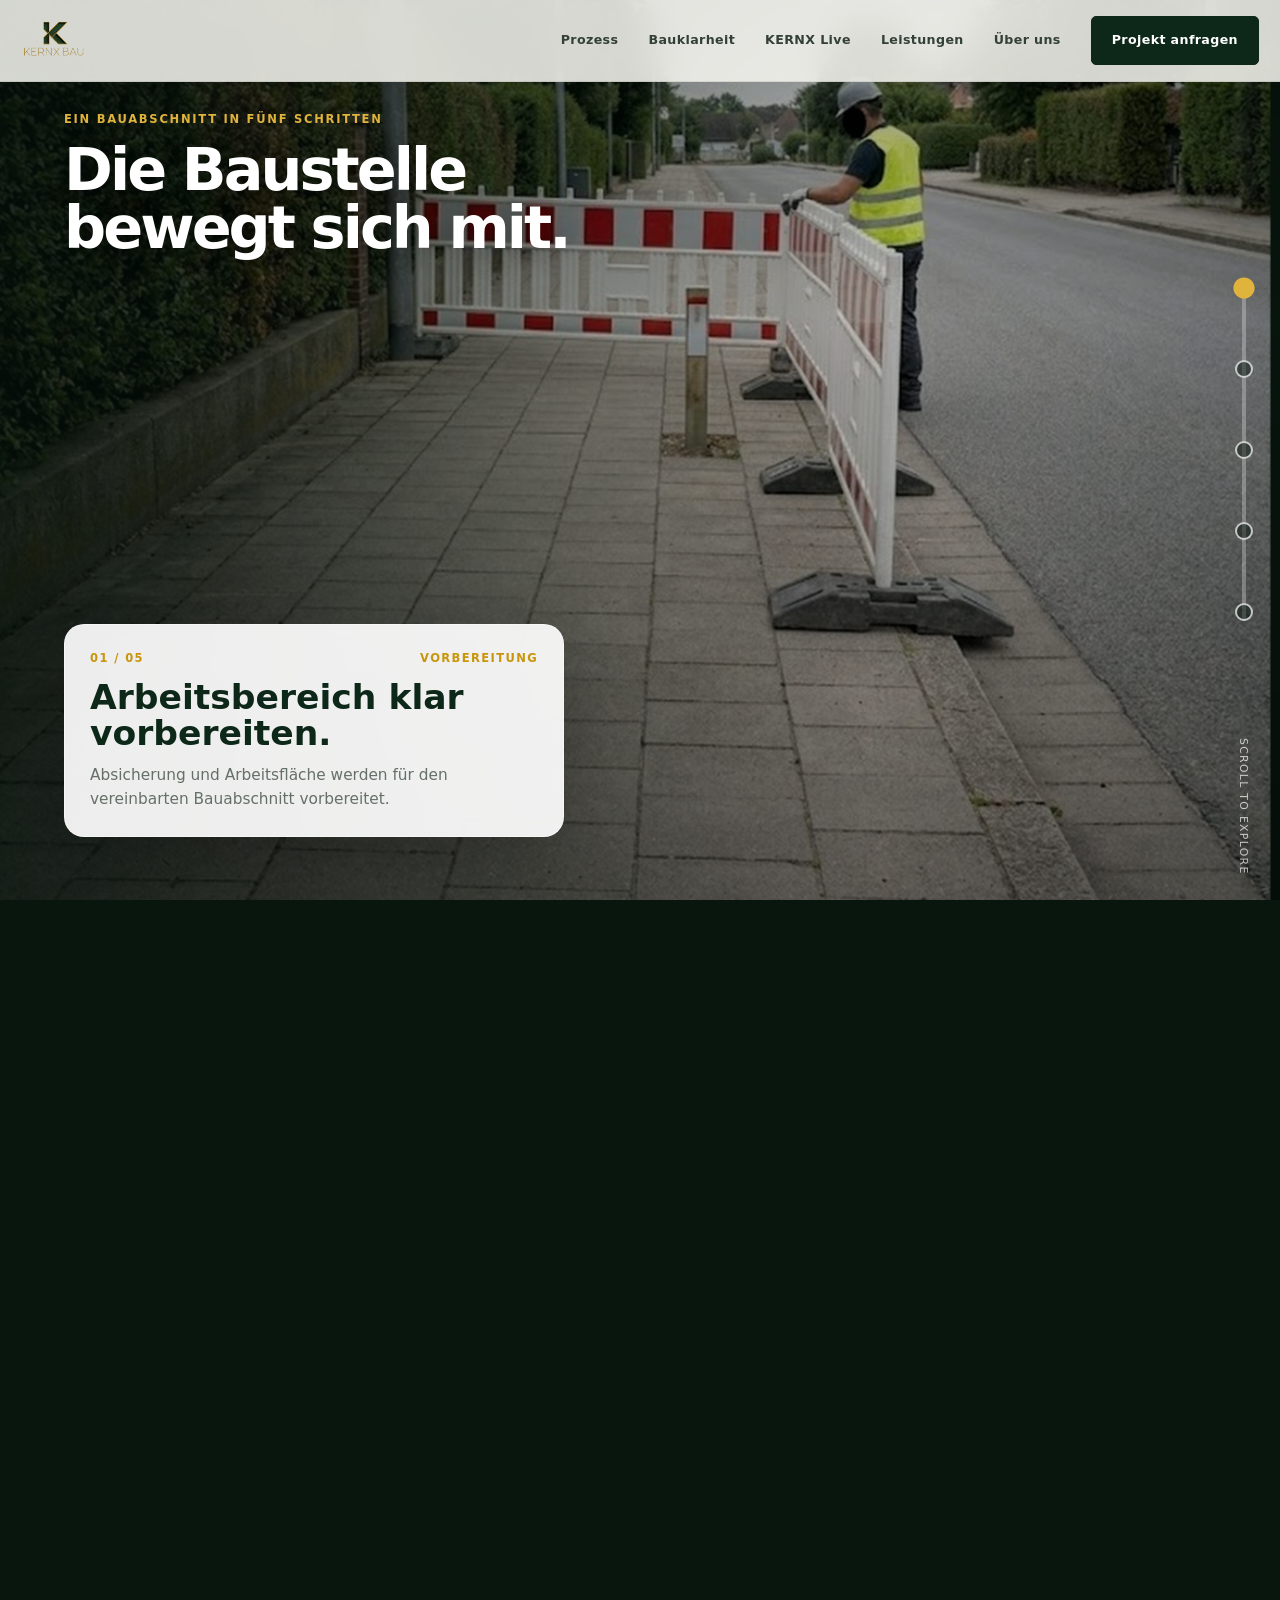
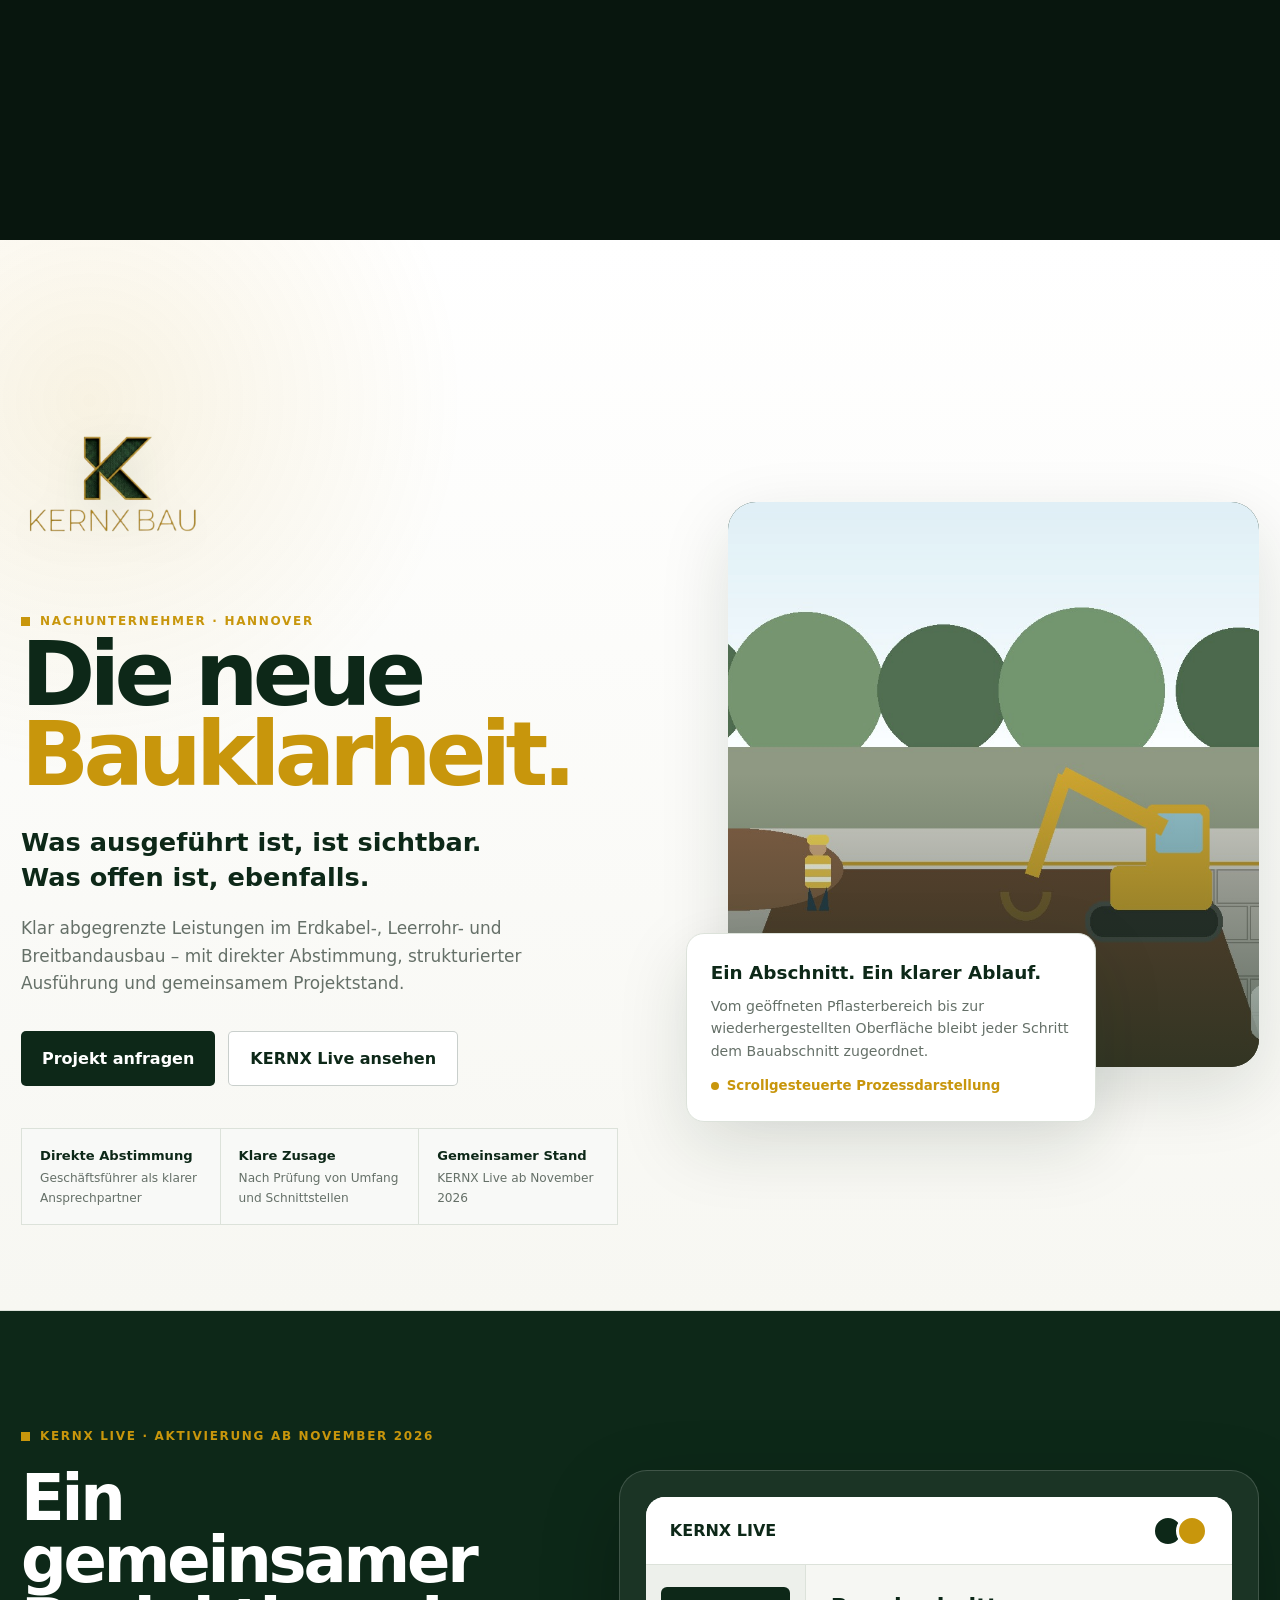
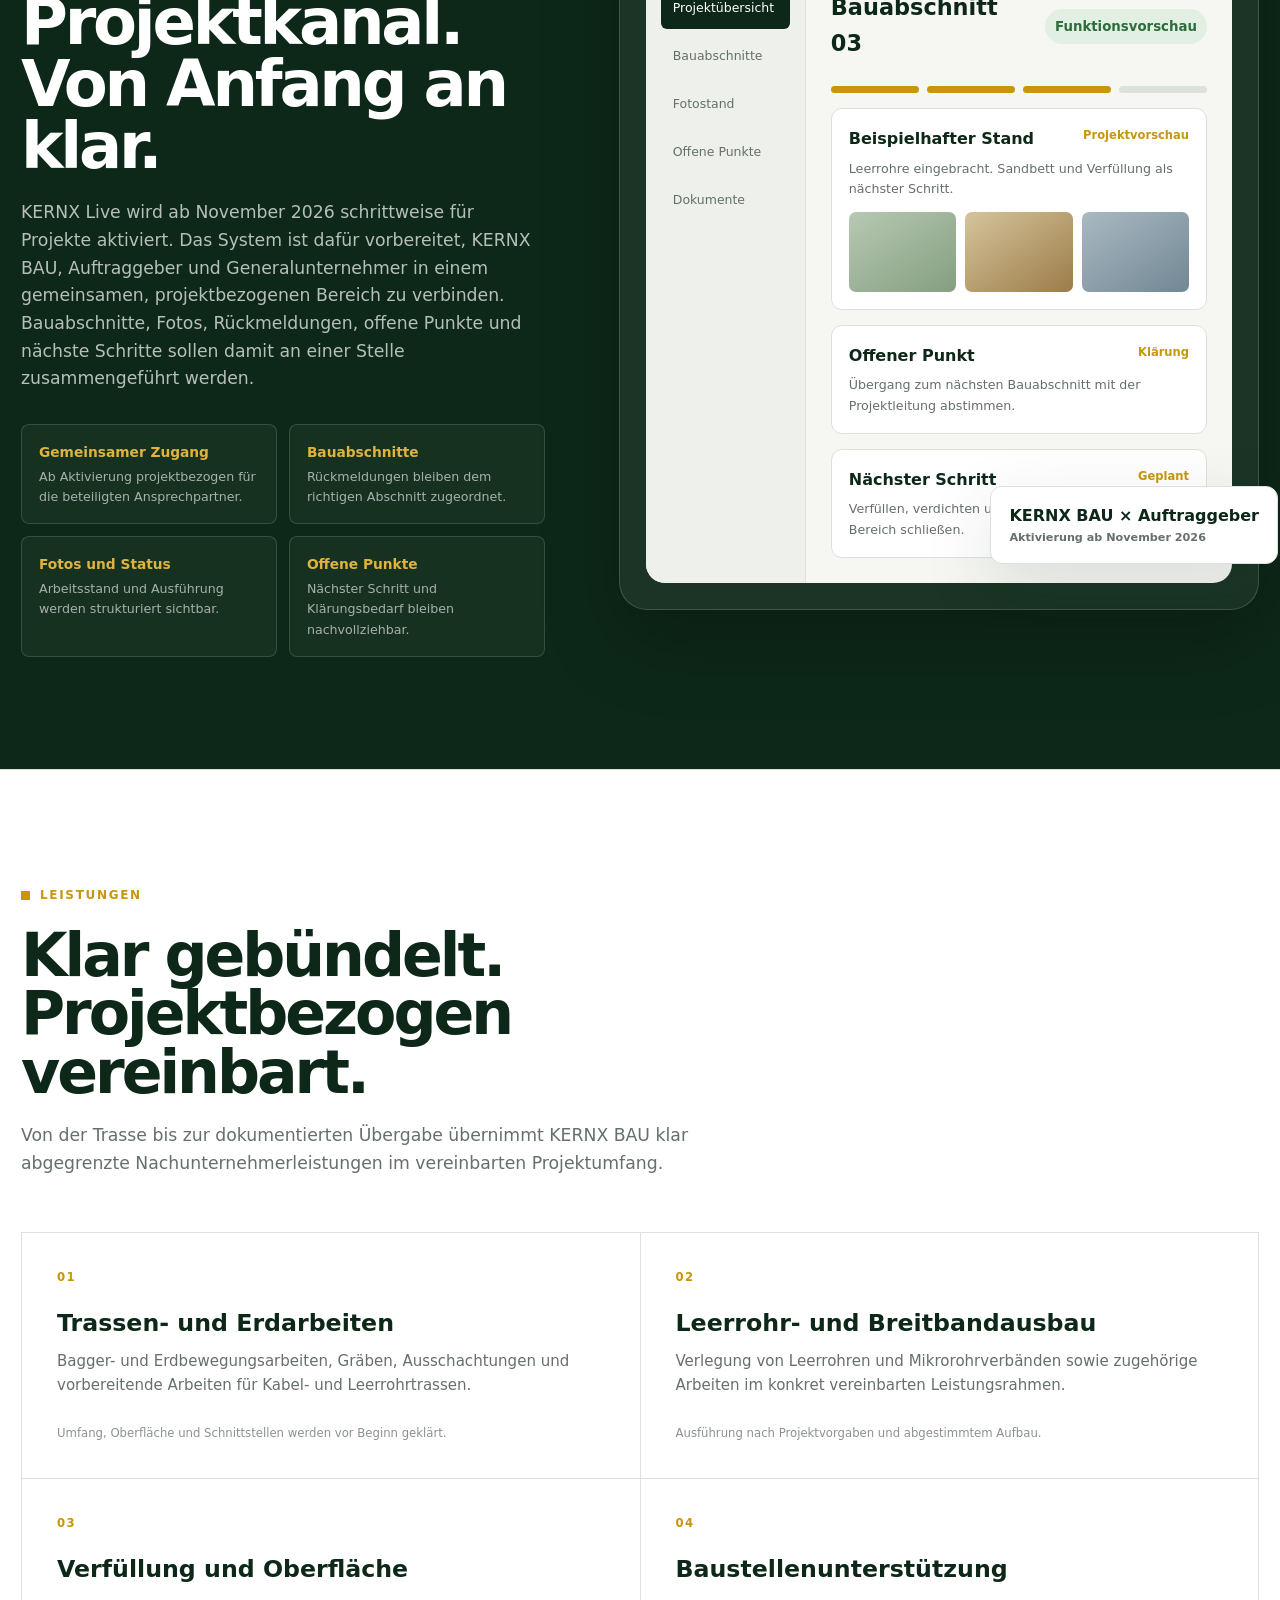
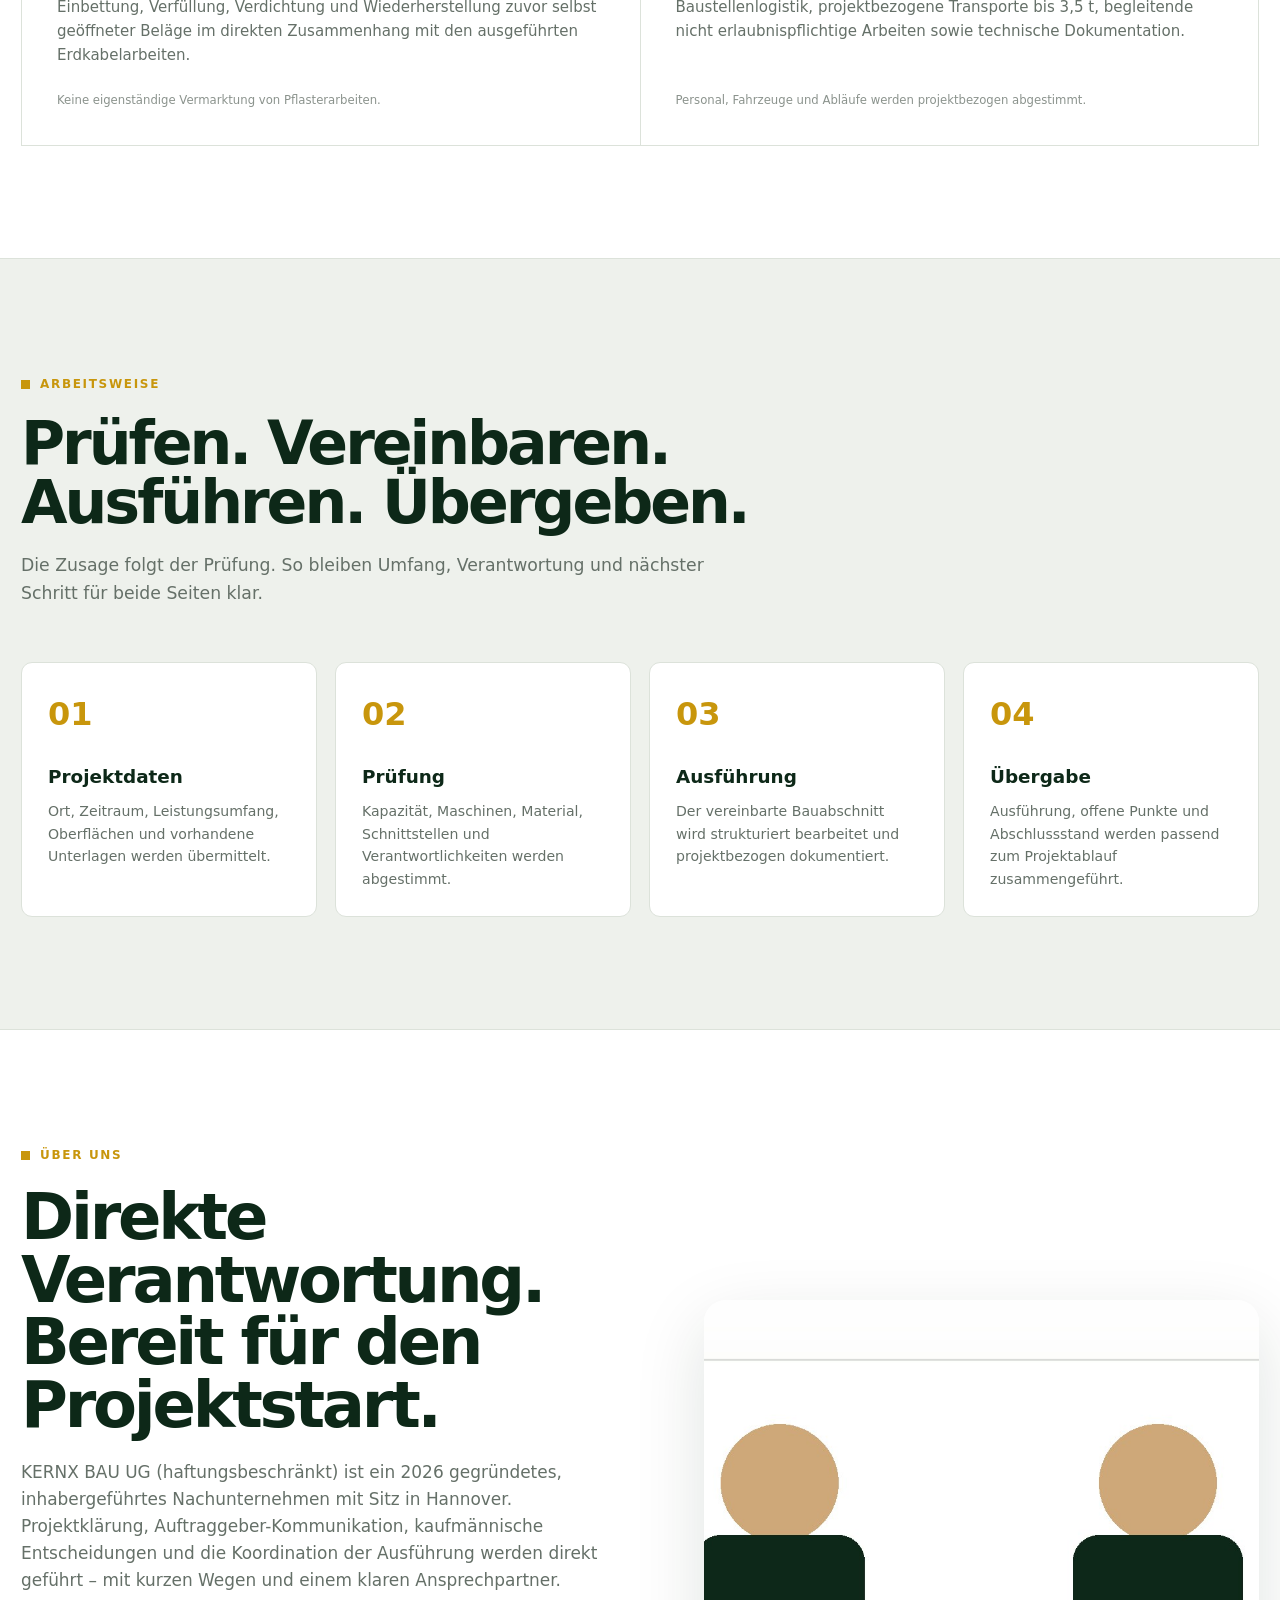
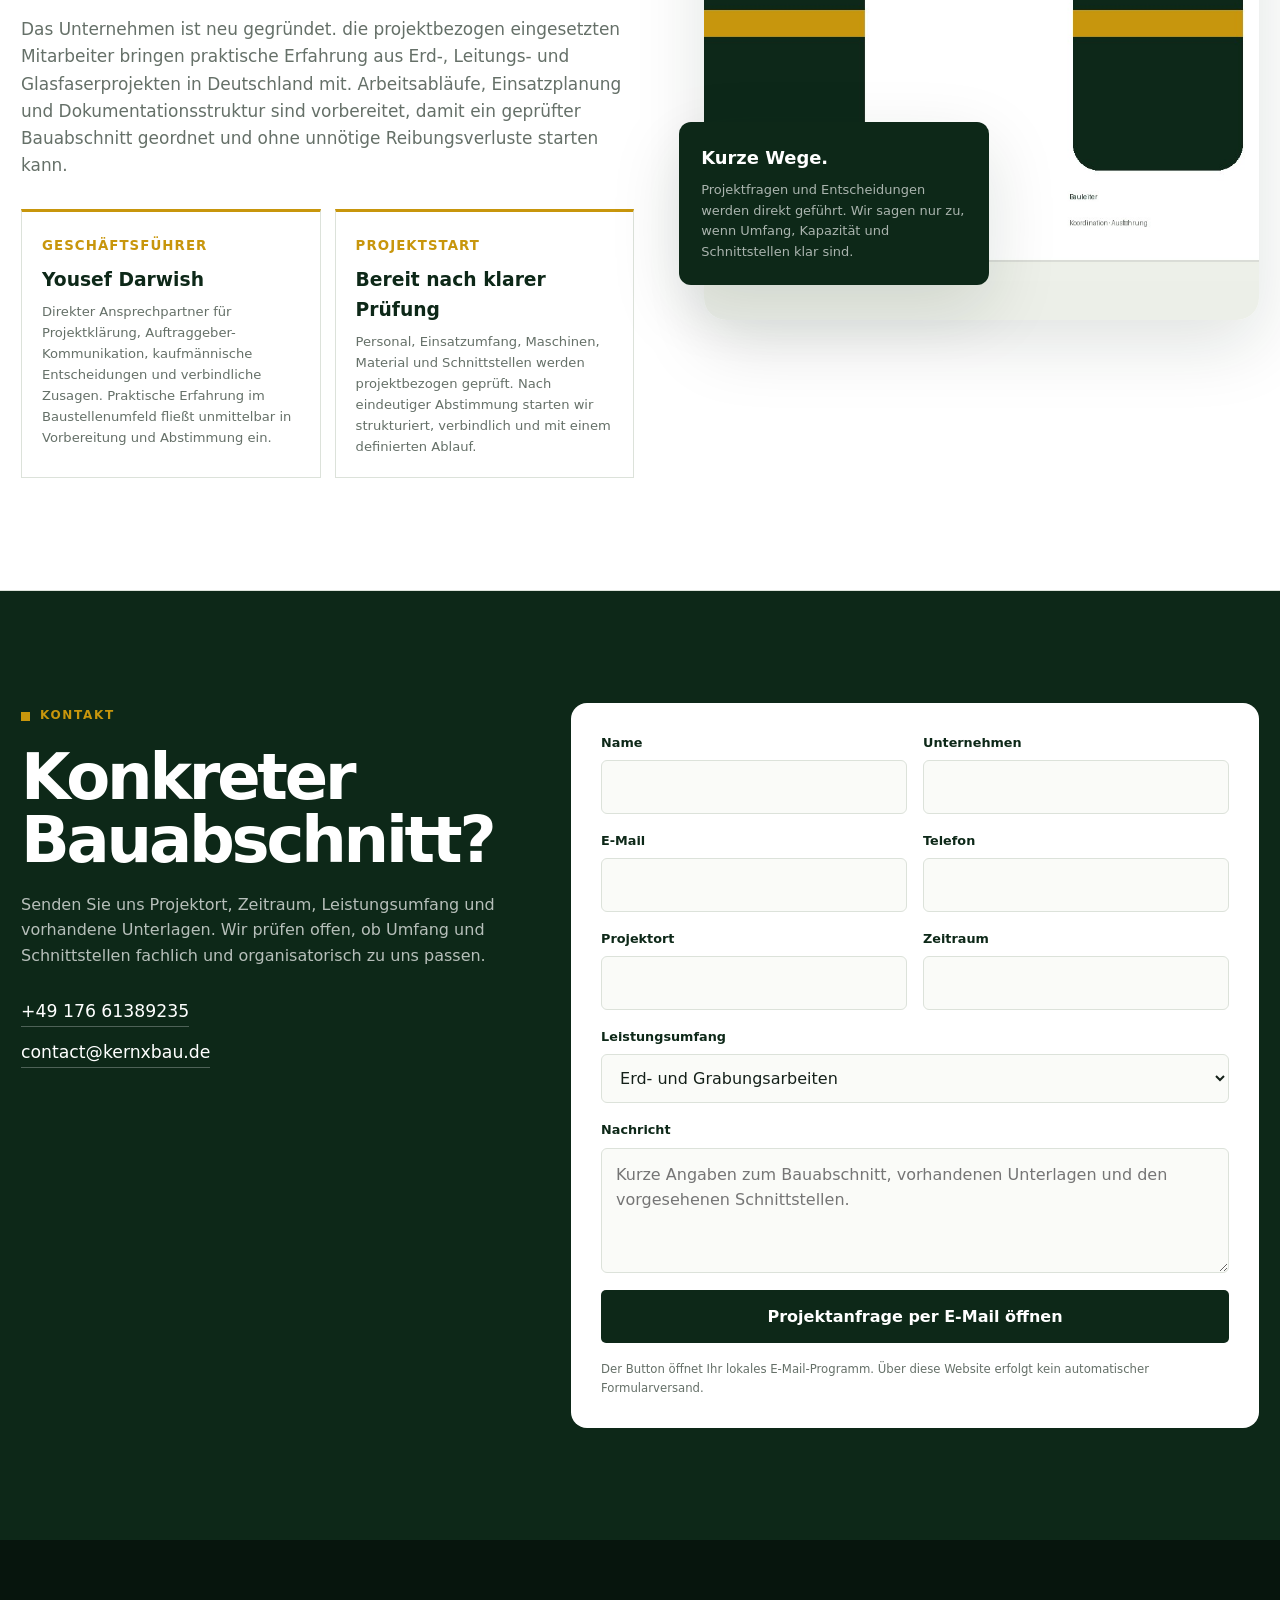
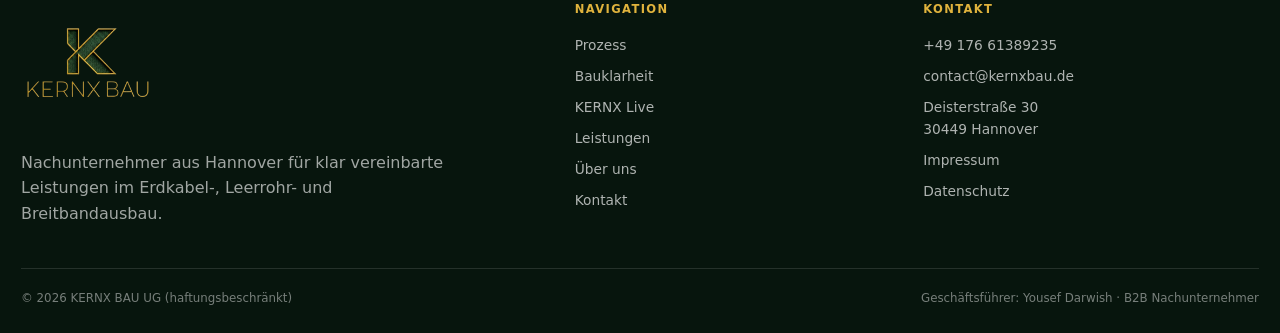
==== commit 485848e7: "Add files via upload" ====
--- a/index.html
+++ b/index.html
@@ -225,7 +225,7 @@
 <body class="intro-active">
 <div aria-label="KERNX BAU lädt" class="site-intro" id="siteIntro">
 <div class="intro-logo-wrap">
-<img alt="KERNX BAU" src="assets/kernx-bau-logo.png"/>
+<img alt="KERNX BAU" src="kernx-bau-logo.png"/>
 <div class="intro-line"></div>
 <div class="intro-claim">Die neue Bauklarheit.</div>
 </div>
@@ -234,7 +234,7 @@
 <a class="skip" href="#main">Zum Inhalt springen</a>
 <header class="site-header" id="header">
 <div class="container nav">
-<a aria-label="KERNX BAU Startseite" class="brand" href="#prozess"><img alt="KERNX BAU" src="assets/kernx-bau-logo.png"/></a>
+<a aria-label="KERNX BAU Startseite" class="brand" href="#prozess"><img alt="KERNX BAU" src="kernx-bau-logo.png"/></a>
 <nav aria-label="Hauptnavigation" class="nav-links">
 <a href="#prozess">Prozess</a><a href="#bauklarheit">Bauklarheit</a><a href="#kernx-live">KERNX Live</a><a href="#leistungen">Leistungen</a><a href="#ueber-uns">Über uns</a><a class="nav-cta" href="#kontakt">Projekt anfragen</a>
 </nav>
@@ -248,11 +248,11 @@
 <div class="story-sticky">
 <div class="scene-viewport">
 <div class="story-images" id="storyImages" aria-hidden="true">
-<img class="story-image" src="assets/images/kernx-prozess-01-vorbereitung.jpg" alt="" loading="eager" decoding="async"/>
-<img class="story-image" src="assets/images/kernx-prozess-02-aushub.jpg" alt="" loading="eager" decoding="async"/>
-<img class="story-image" src="assets/images/kernx-prozess-03-leerrohre.jpg" alt="" loading="eager" decoding="async"/>
-<img class="story-image" src="assets/images/kernx-prozess-04-verfuellung.jpg" alt="" loading="eager" decoding="async"/>
-<img class="story-image" src="assets/images/kernx-prozess-05-abschluss.jpg" alt="" loading="eager" decoding="async"/>
+<img class="story-image" src="kernx-prozess-01-vorbereitung.jpg" alt="" loading="eager" decoding="async"/>
+<img class="story-image" src="kernx-prozess-02-aushub.jpg" alt="" loading="eager" decoding="async"/>
+<img class="story-image" src="kernx-prozess-03-leerrohre.jpg" alt="" loading="eager" decoding="async"/>
+<img class="story-image" src="kernx-prozess-04-verfuellung.jpg" alt="" loading="eager" decoding="async"/>
+<img class="story-image" src="kernx-prozess-05-abschluss.jpg" alt="" loading="eager" decoding="async"/>
 </div>
 <div class="story-shade"></div>
 </div>
@@ -265,7 +265,7 @@
 </section><section class="hero" id="bauklarheit">
 <div class="container hero-grid">
 <div>
-<img alt="KERNX BAU Logo" class="hero-logo" src="assets/kernx-bau-logo.png"/>
+<img alt="KERNX BAU Logo" class="hero-logo" src="kernx-bau-logo.png"/>
 <div class="eyebrow">Nachunternehmer · Hannover</div>
 <h1>Die neue <span>Bauklarheit.</span></h1>
 <div class="hero-promise"><span>Was ausgeführt ist, ist sichtbar.</span><span>Was offen ist, ebenfalls.</span></div>
@@ -279,7 +279,7 @@
 </div>
 <div class="hero-visual">
 <div class="hero-photo">
-        <!-- BILD AUSTAUSCHEN: assets/images/kernx-hero-baustelle.jpg | empfohlen: Querformat 1600×1200 px oder größer --><img alt="Arbeitsszene im Leitungs- und Grabenbau" src="assets/images/kernx-hero-baustelle.jpg"/></div>
+        <!-- BILD AUSTAUSCHEN: kernx-hero-baustelle.jpg | empfohlen: Querformat 1600×1200 px oder größer --><img alt="Arbeitsszene im Leitungs- und Grabenbau" src="kernx-hero-baustelle.jpg"/></div>
 <div class="hero-float"><strong>Ein Abschnitt. Ein klarer Ablauf.</strong><p>Vom geöffneten Pflasterbereich bis zur wiederhergestellten Oberfläche bleibt jeder Schritt dem Bauabschnitt zugeordnet.</p><small>Scrollgesteuerte Prozessdarstellung</small></div>
 </div>
 </div>
@@ -351,7 +351,7 @@
 <article class="role"><small>Projektstart</small><h3>Bereit nach klarer Prüfung</h3><p>Personal, Einsatzumfang, Maschinen, Material und Schnittstellen werden projektbezogen geprüft. Nach eindeutiger Abstimmung starten wir strukturiert, verbindlich und mit einem definierten Ablauf.</p></article>
 </div>
 </div>
-<div class="company-image"><!-- BILD AUSTAUSCHEN: assets/images/kernx-unternehmen-team.jpg | empfohlen: Hochformat 1200×1500 px --><img alt="Direkte Projektabstimmung bei KERNX BAU" src="assets/images/kernx-unternehmen-team.jpg"/><div class="company-note"><strong>Kurze Wege.</strong><p>Projektfragen und Entscheidungen werden direkt geführt. Wir sagen nur zu, wenn Umfang, Kapazität und Schnittstellen klar sind.</p></div></div>
+<div class="company-image"><!-- BILD AUSTAUSCHEN: kernx-unternehmen-team.jpg | empfohlen: Hochformat 1200×1500 px --><img alt="Direkte Projektabstimmung bei KERNX BAU" src="kernx-unternehmen-team.jpg"/><div class="company-note"><strong>Kurze Wege.</strong><p>Projektfragen und Entscheidungen werden direkt geführt. Wir sagen nur zu, wenn Umfang, Kapazität und Schnittstellen klar sind.</p></div></div>
 </div>
 </section>
 <section class="section green" id="kontakt">
@@ -372,7 +372,7 @@
 <footer>
 <div class="container">
 <div class="footer-grid">
-<div class="footer-brand"><img alt="KERNX BAU" src="assets/kernx-bau-logo.png"/><p>Nachunternehmer aus Hannover für klar vereinbarte Leistungen im Erdkabel-, Leerrohr- und Breitbandausbau.</p></div>
+<div class="footer-brand"><img alt="KERNX BAU" src="kernx-bau-logo.png"/><p>Nachunternehmer aus Hannover für klar vereinbarte Leistungen im Erdkabel-, Leerrohr- und Breitbandausbau.</p></div>
 <div><div class="footer-title">Navigation</div><div class="footer-links"><a href="#prozess">Prozess</a><a href="#bauklarheit">Bauklarheit</a><a href="#kernx-live">KERNX Live</a><a href="#leistungen">Leistungen</a><a href="#ueber-uns">Über uns</a><a href="#kontakt">Kontakt</a></div></div>
 <div><div class="footer-title">Kontakt</div><div class="footer-links"><a href="tel:+4917661389235">+49 176 61389235</a><a href="mailto:contact@kernxbau.de">contact@kernxbau.de</a><span>Deisterstraße 30<br/>30449 Hannover</span><a href="impressum.html">Impressum</a><a href="datenschutz.html">Datenschutz</a></div></div>
 </div>
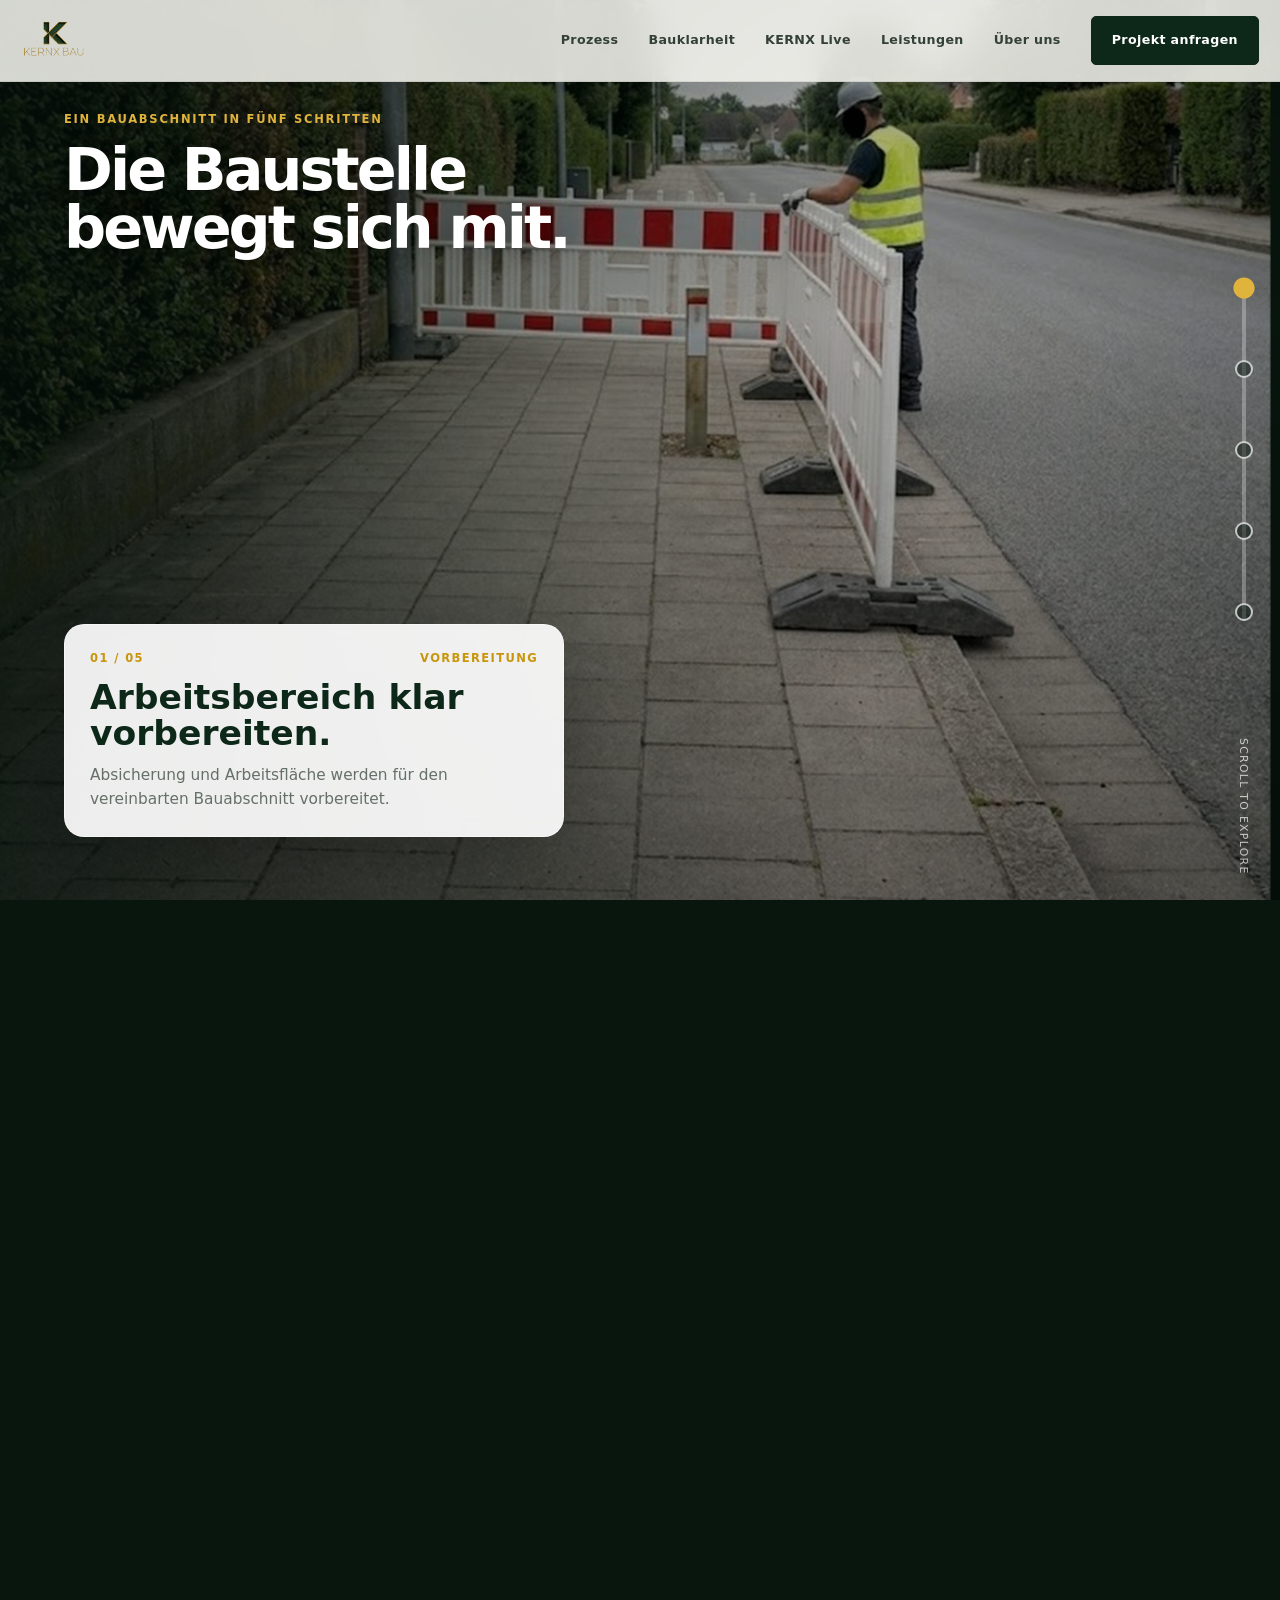
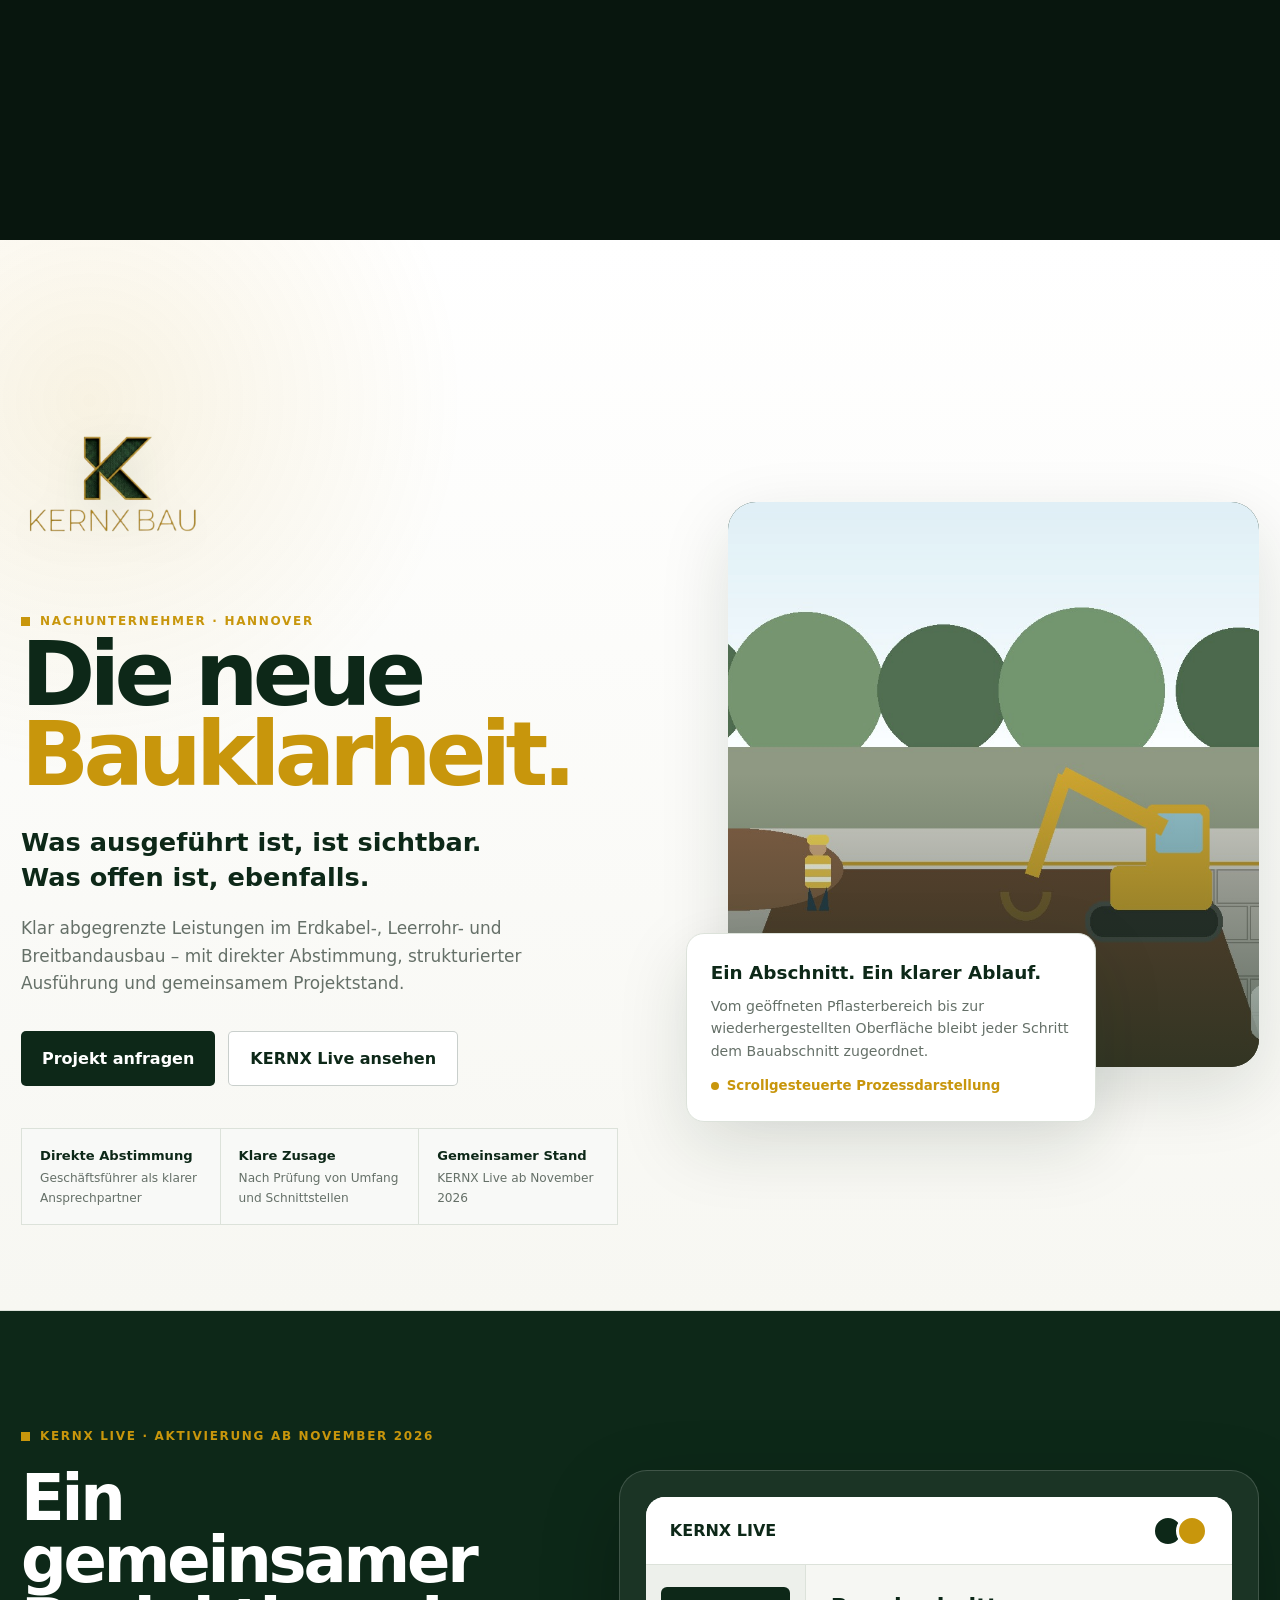
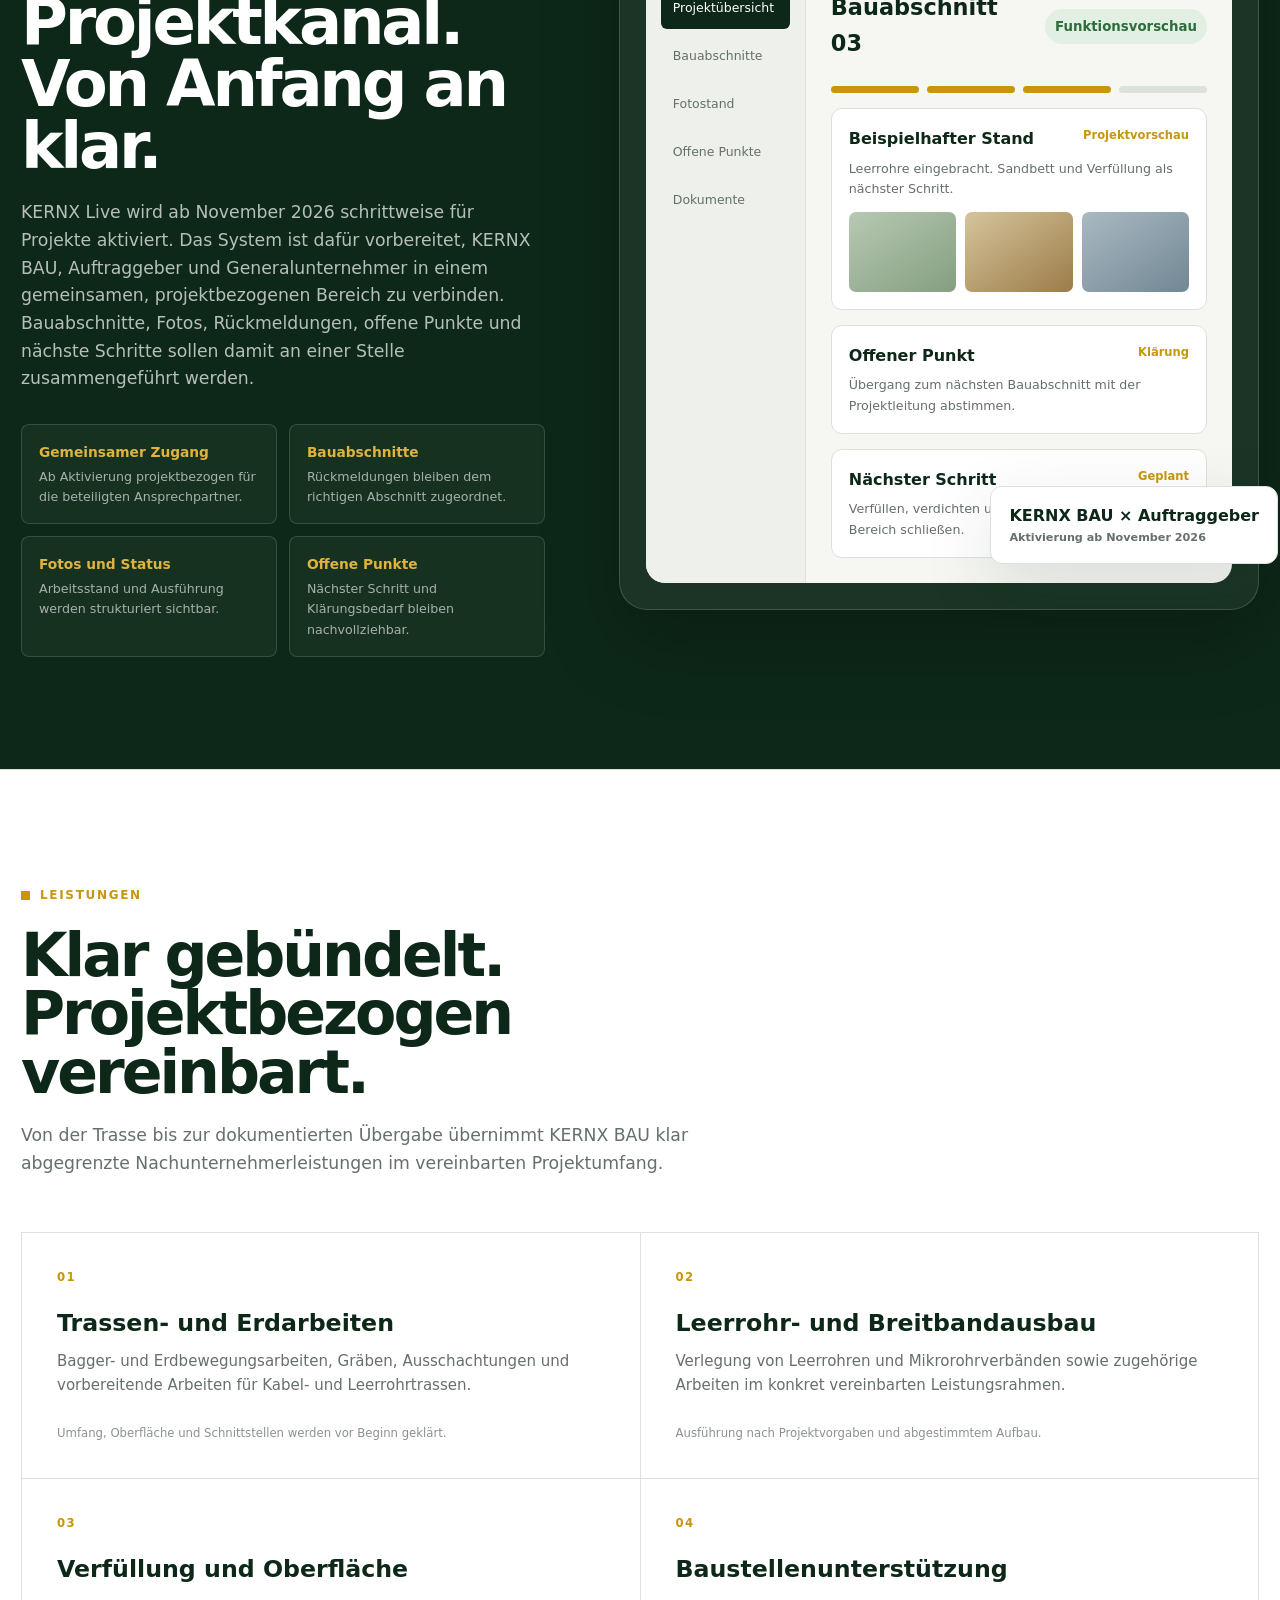
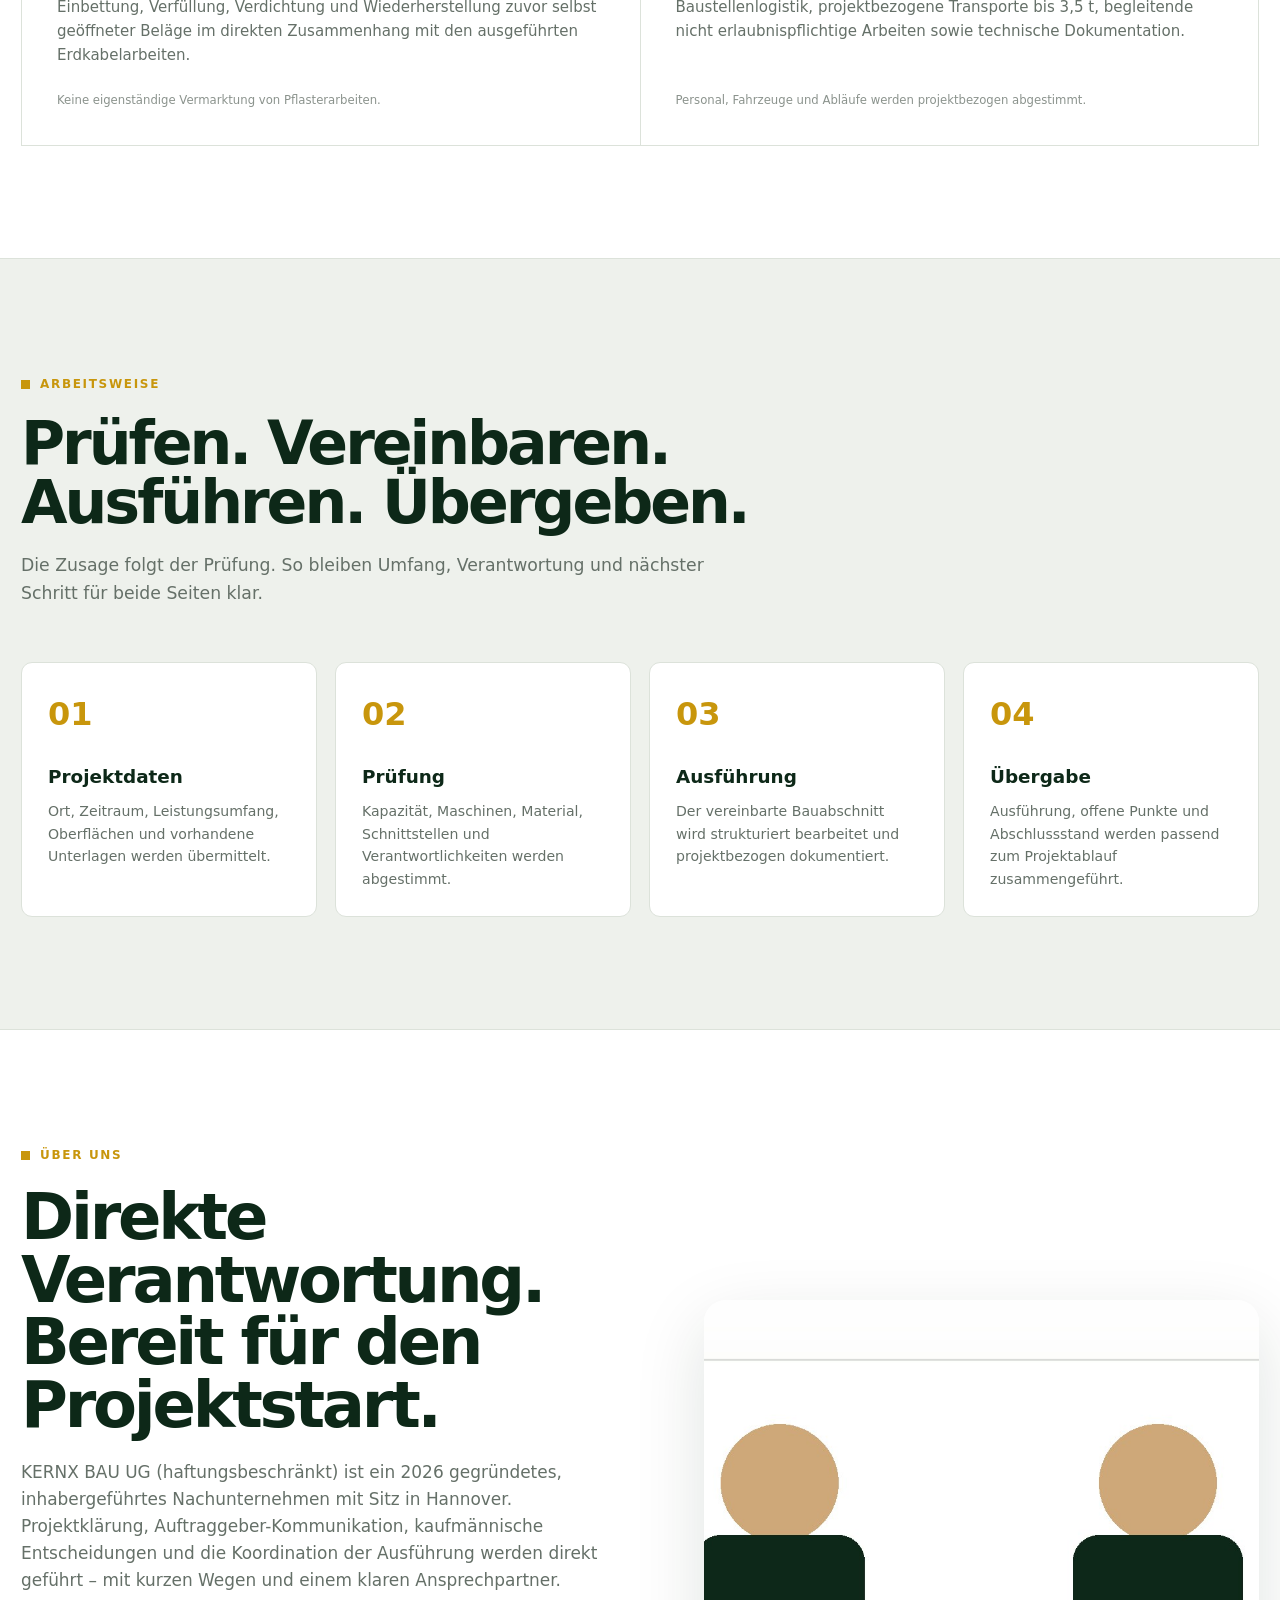
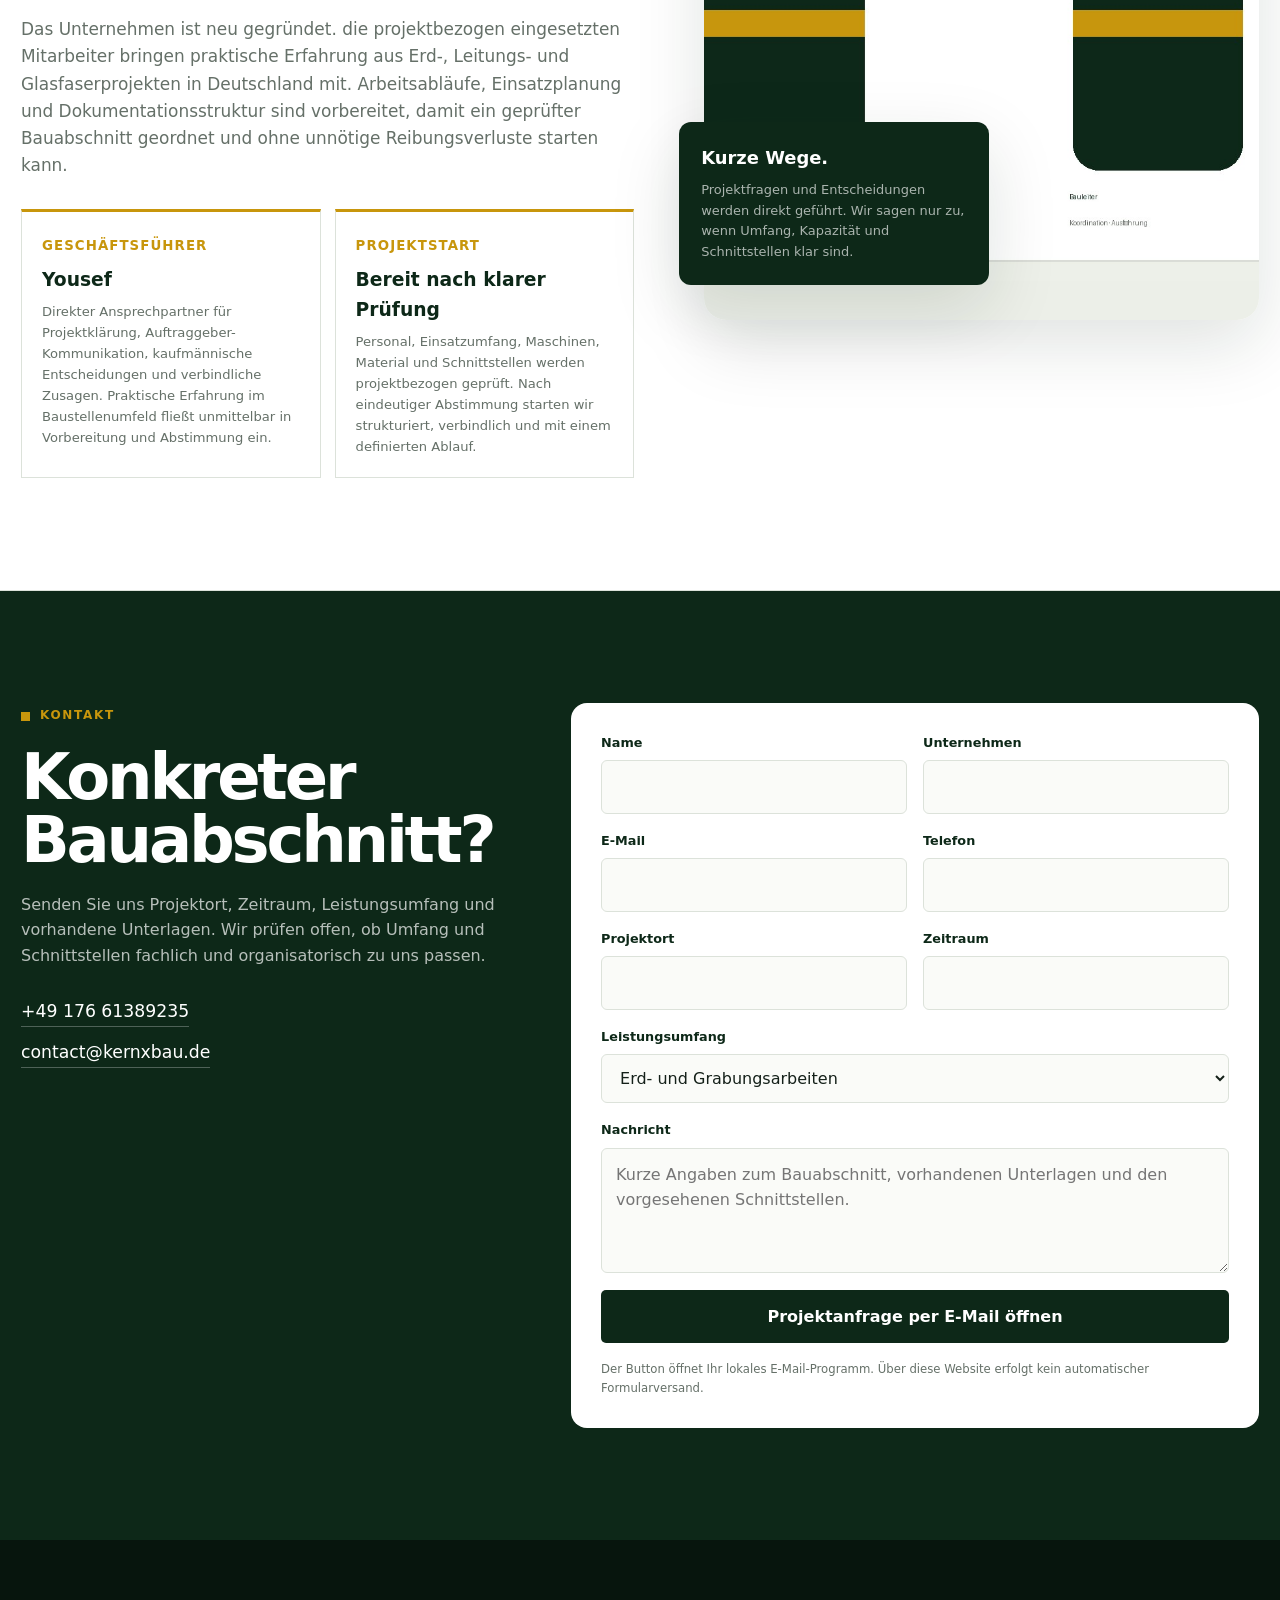
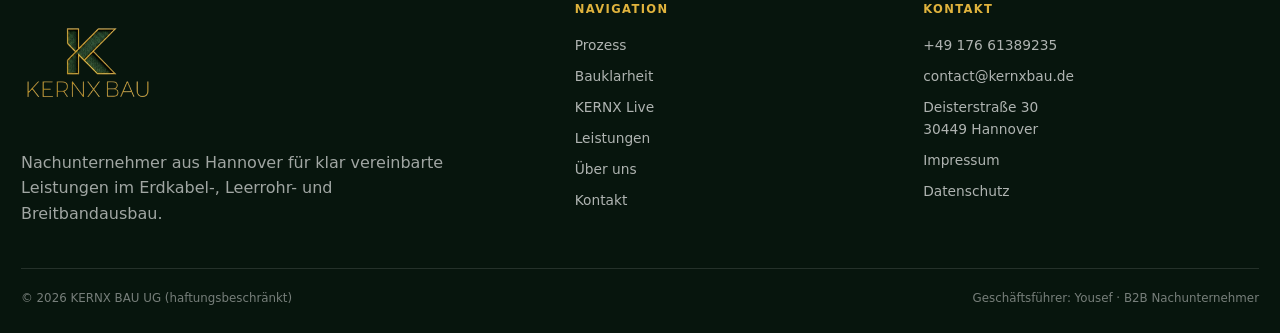
==== commit 11390c95: "Fix name formatting for Geschäftsführer in footer" ====
--- a/index.html
+++ b/index.html
@@ -347,7 +347,7 @@
 <p>KERNX BAU UG (haftungsbeschränkt) ist ein 2026 gegründetes, inhabergeführtes Nachunternehmen mit Sitz in Hannover. Projektklärung, Auftraggeber-Kommunikation, kaufmännische Entscheidungen und die Koordination der Ausführung werden direkt geführt – mit kurzen Wegen und einem klaren Ansprechpartner.</p>
 <p>Das Unternehmen ist neu gegründet. die projektbezogen eingesetzten Mitarbeiter bringen praktische Erfahrung aus Erd-, Leitungs- und Glasfaserprojekten in Deutschland mit. Arbeitsabläufe, Einsatzplanung und Dokumentationsstruktur sind vorbereitet, damit ein geprüfter Bauabschnitt geordnet und ohne unnötige Reibungsverluste starten kann.</p>
 <div class="roles">
-<article class="role"><small>Geschäftsführer</small><h3>Yousef Darwish</h3><p>Direkter Ansprechpartner für Projektklärung, Auftraggeber-Kommunikation, kaufmännische Entscheidungen und verbindliche Zusagen. Praktische Erfahrung im Baustellenumfeld fließt unmittelbar in Vorbereitung und Abstimmung ein.</p></article>
+<article class="role"><small>Geschäftsführer</small><h3>Yousef </h3><p>Direkter Ansprechpartner für Projektklärung, Auftraggeber-Kommunikation, kaufmännische Entscheidungen und verbindliche Zusagen. Praktische Erfahrung im Baustellenumfeld fließt unmittelbar in Vorbereitung und Abstimmung ein.</p></article>
 <article class="role"><small>Projektstart</small><h3>Bereit nach klarer Prüfung</h3><p>Personal, Einsatzumfang, Maschinen, Material und Schnittstellen werden projektbezogen geprüft. Nach eindeutiger Abstimmung starten wir strukturiert, verbindlich und mit einem definierten Ablauf.</p></article>
 </div>
 </div>
@@ -376,7 +376,7 @@
 <div><div class="footer-title">Navigation</div><div class="footer-links"><a href="#prozess">Prozess</a><a href="#bauklarheit">Bauklarheit</a><a href="#kernx-live">KERNX Live</a><a href="#leistungen">Leistungen</a><a href="#ueber-uns">Über uns</a><a href="#kontakt">Kontakt</a></div></div>
 <div><div class="footer-title">Kontakt</div><div class="footer-links"><a href="tel:+4917661389235">+49 176 61389235</a><a href="mailto:contact@kernxbau.de">contact@kernxbau.de</a><span>Deisterstraße 30<br/>30449 Hannover</span><a href="impressum.html">Impressum</a><a href="datenschutz.html">Datenschutz</a></div></div>
 </div>
-<div class="footer-bottom"><span>© 2026 KERNX BAU UG (haftungsbeschränkt)</span><span>Geschäftsführer: Yousef Darwish · B2B Nachunternehmer</span></div>
+<div class="footer-bottom"><span>© 2026 KERNX BAU UG (haftungsbeschränkt)</span><span>Geschäftsführer: Yousef  · B2B Nachunternehmer</span></div>
 </div>
 </footer>
 <script>
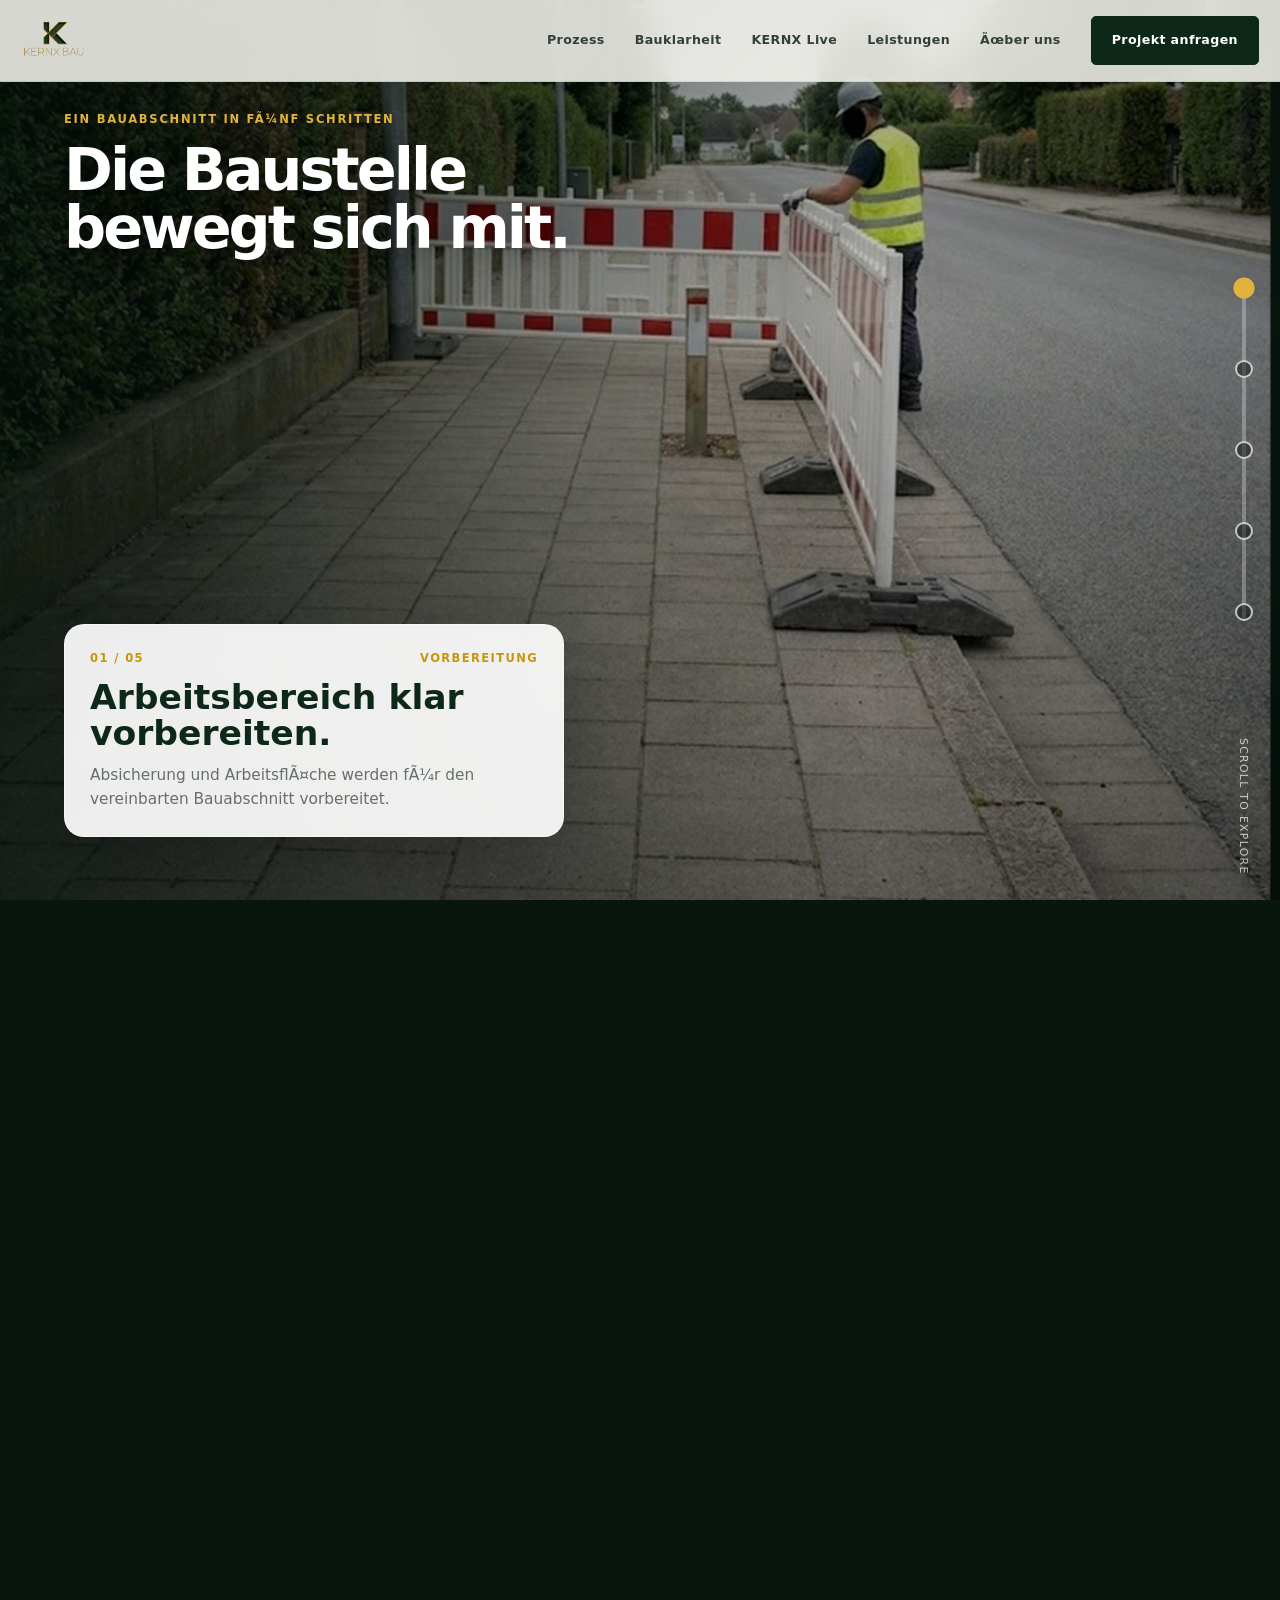
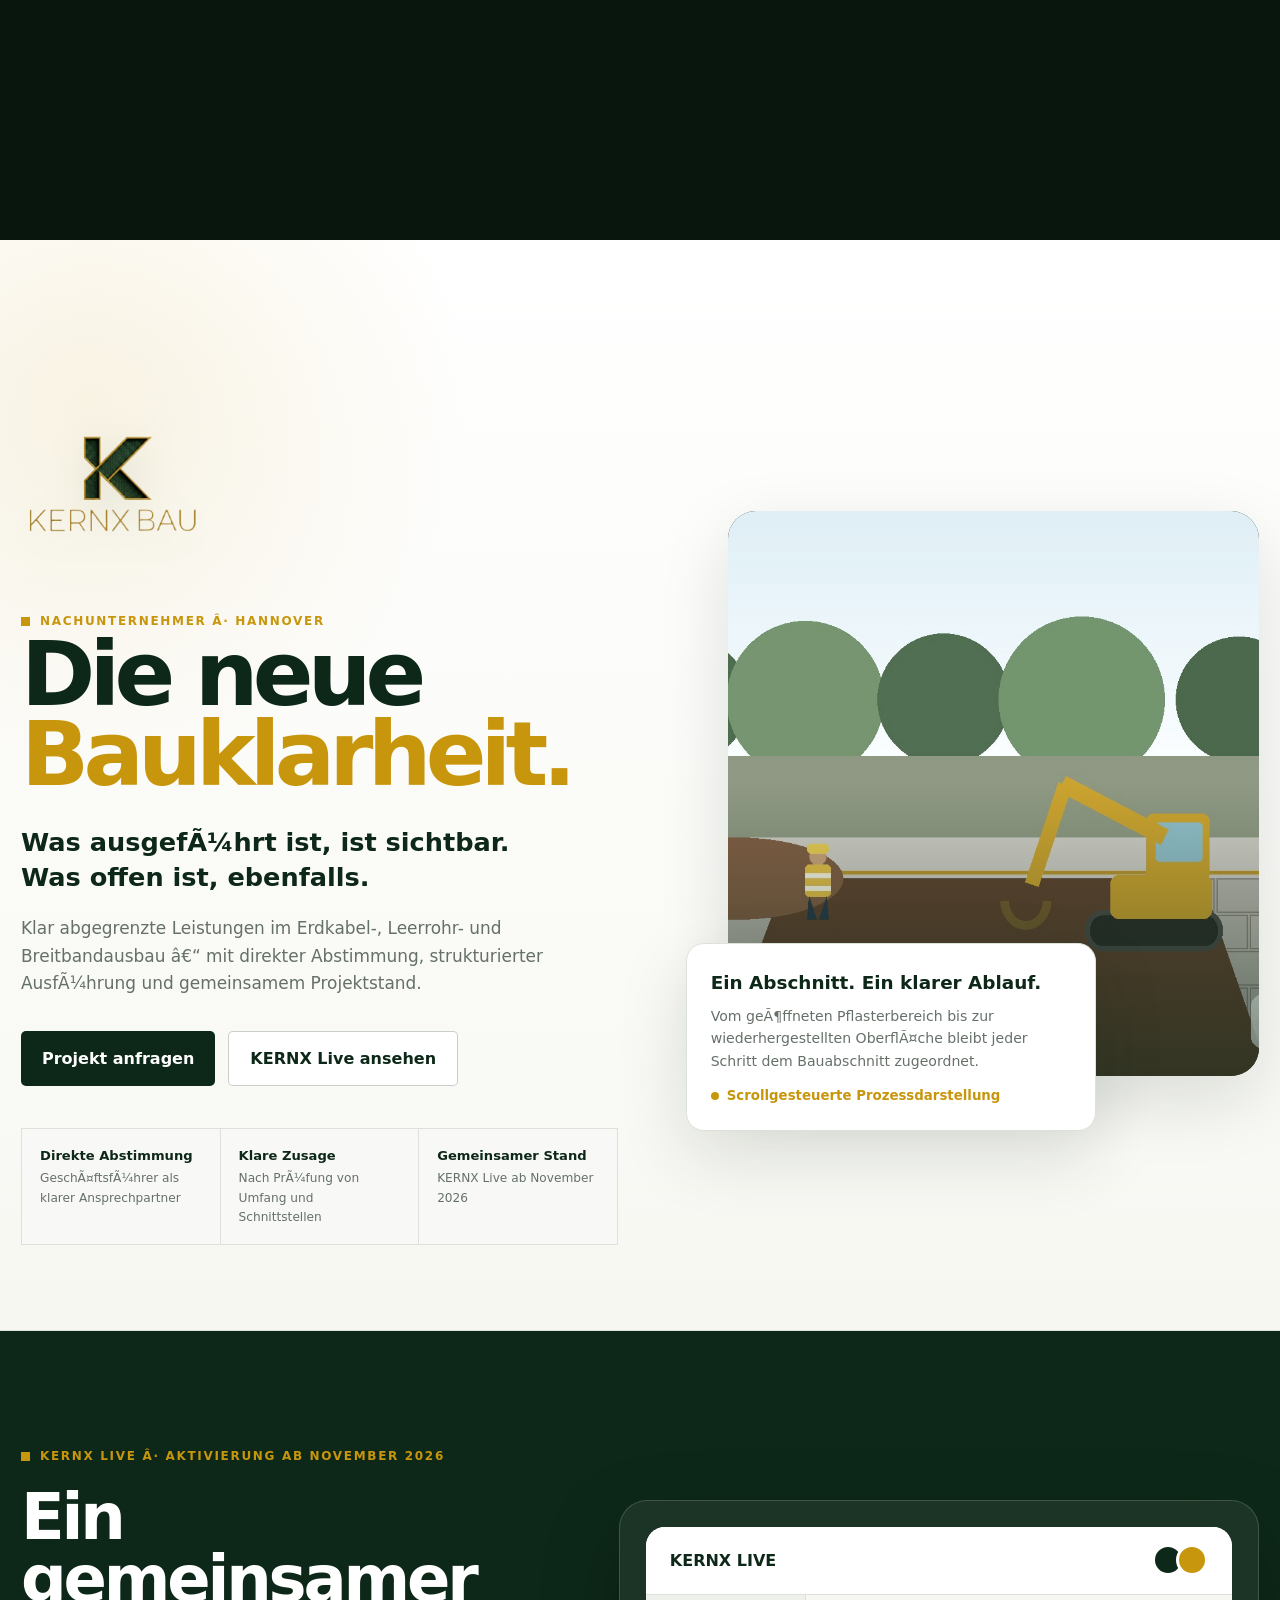
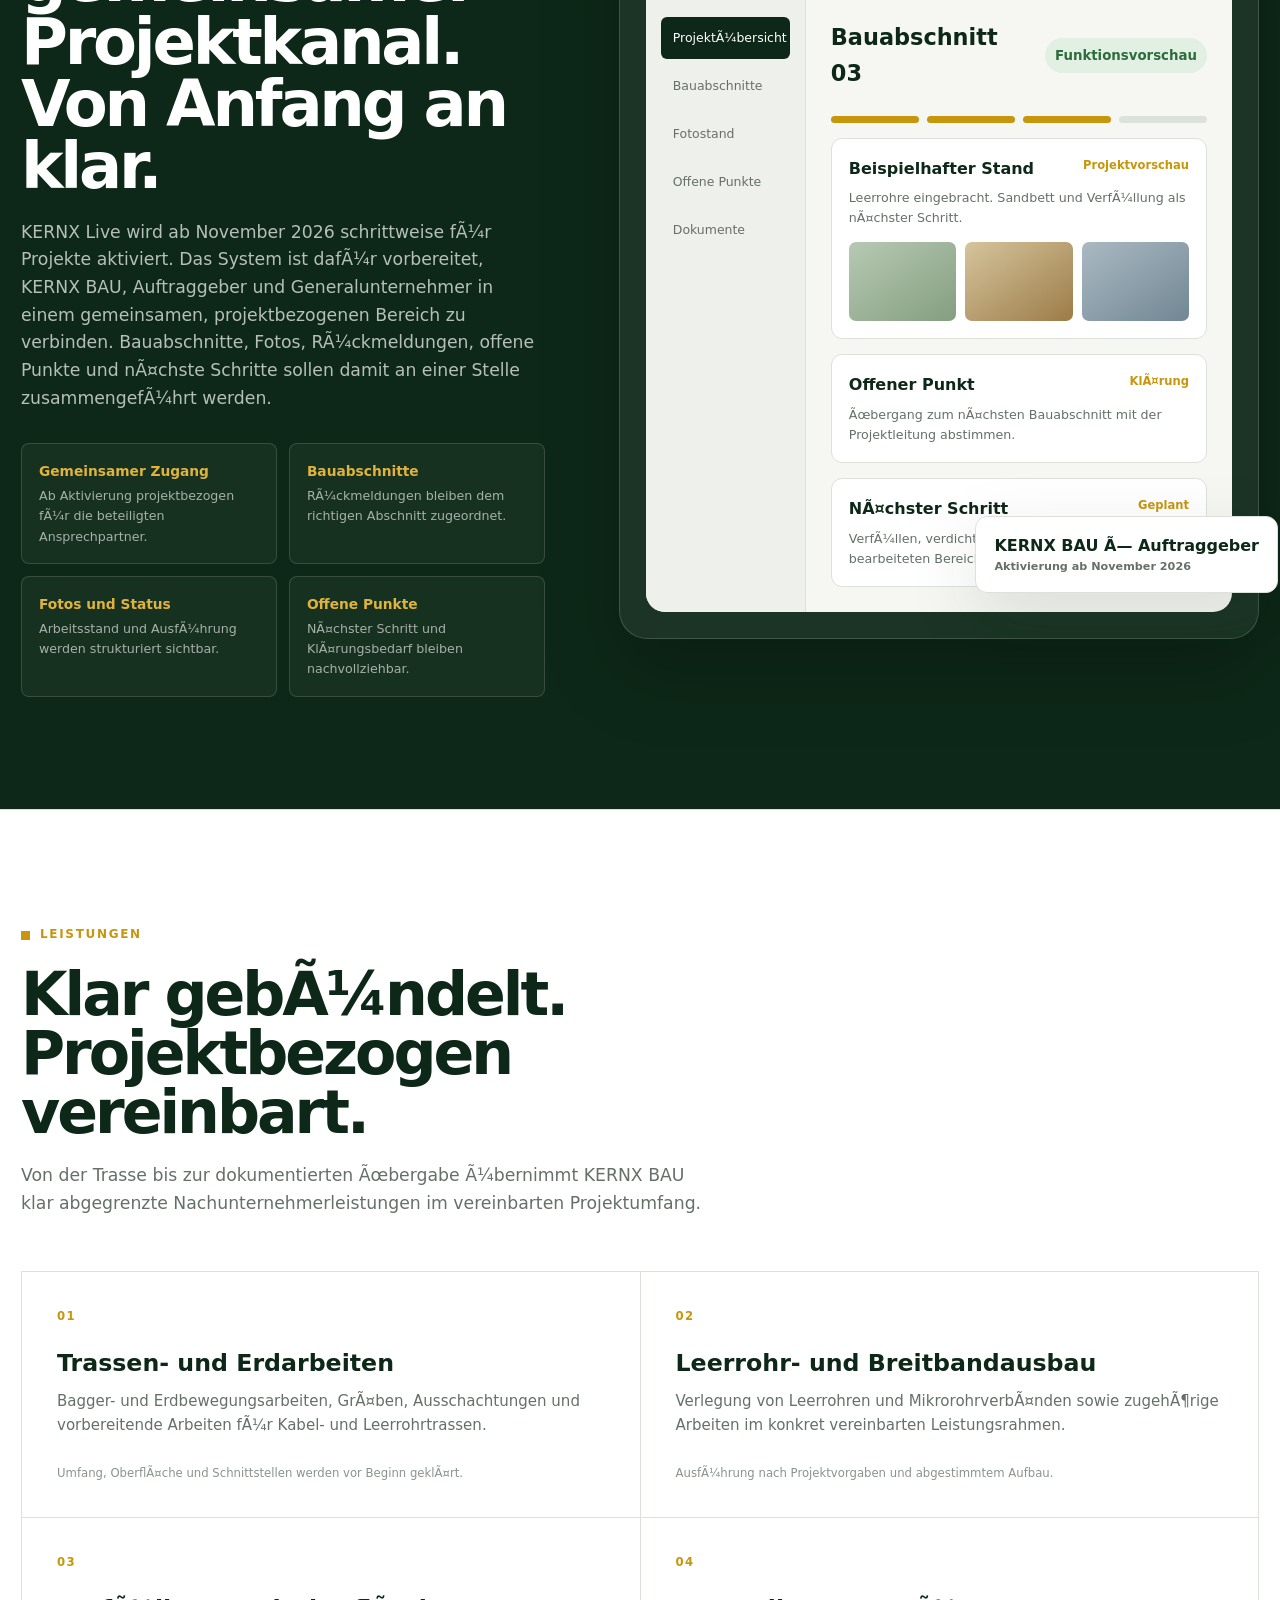
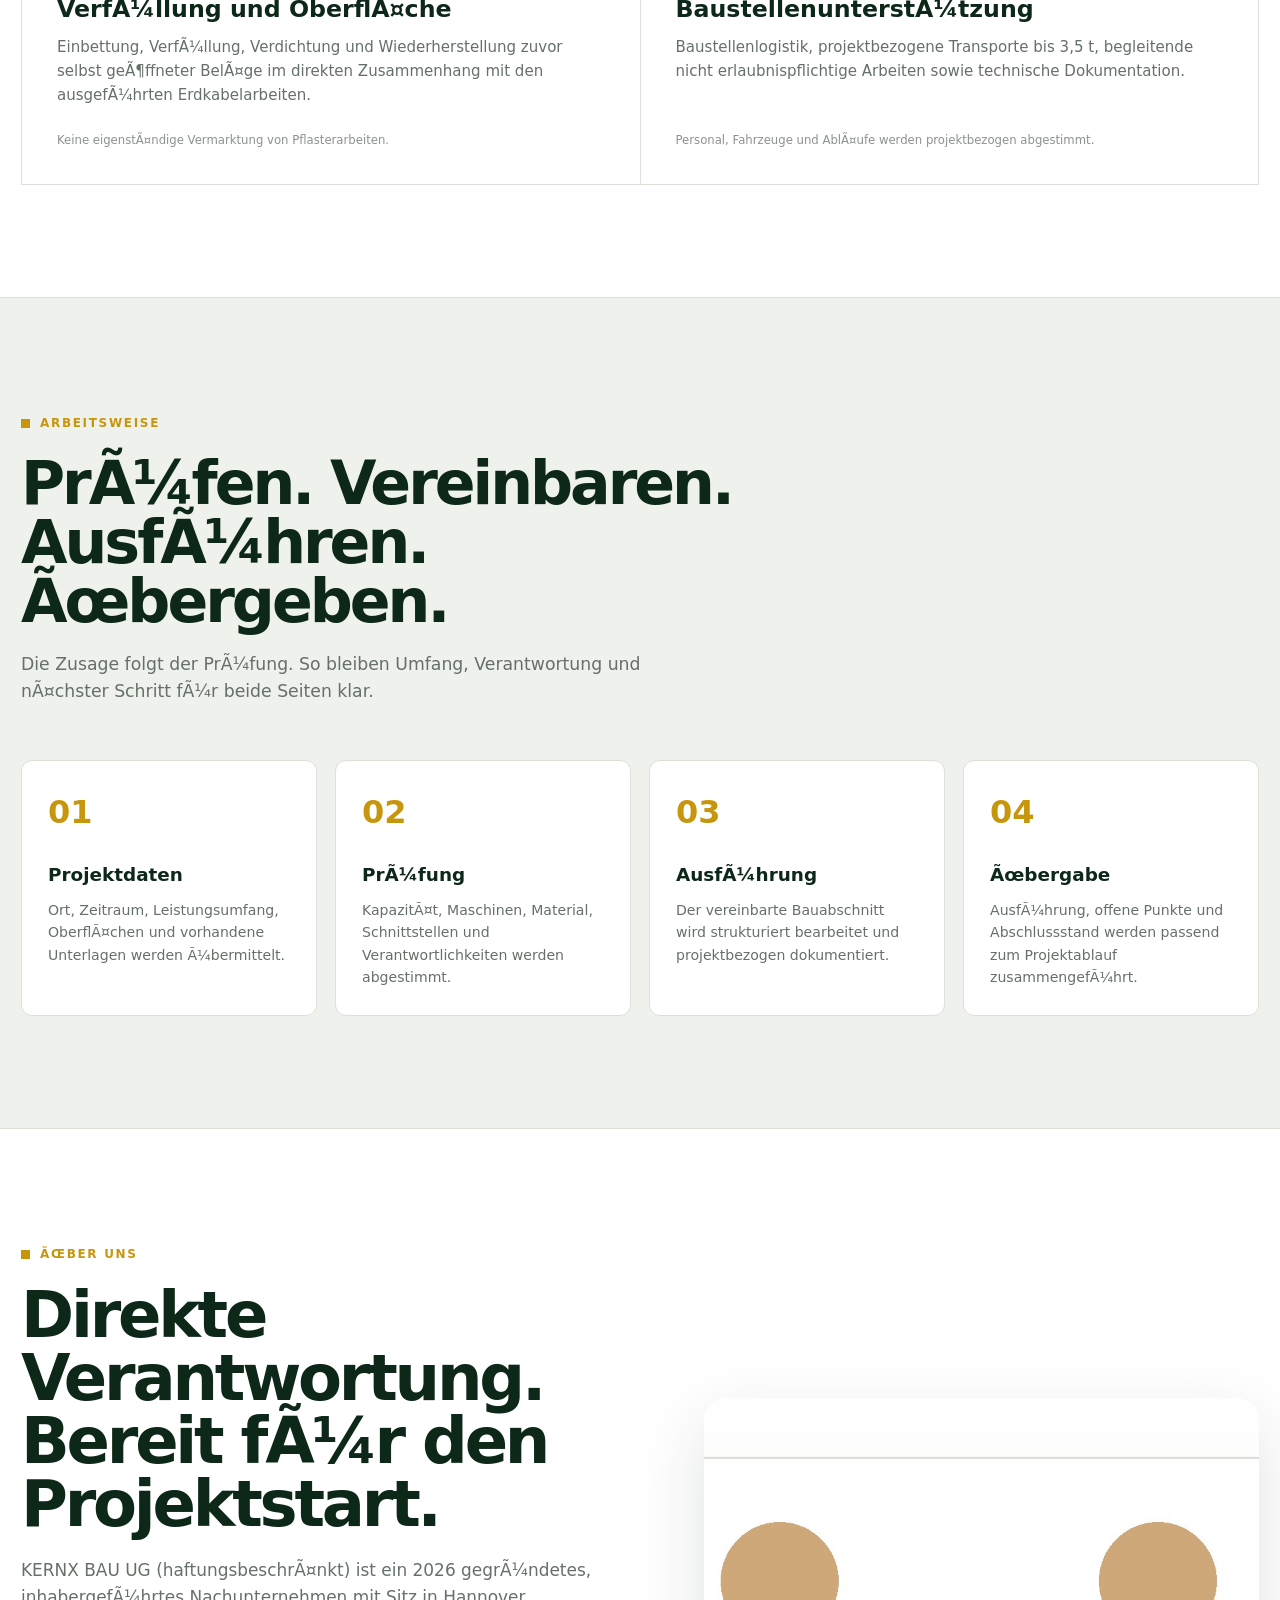
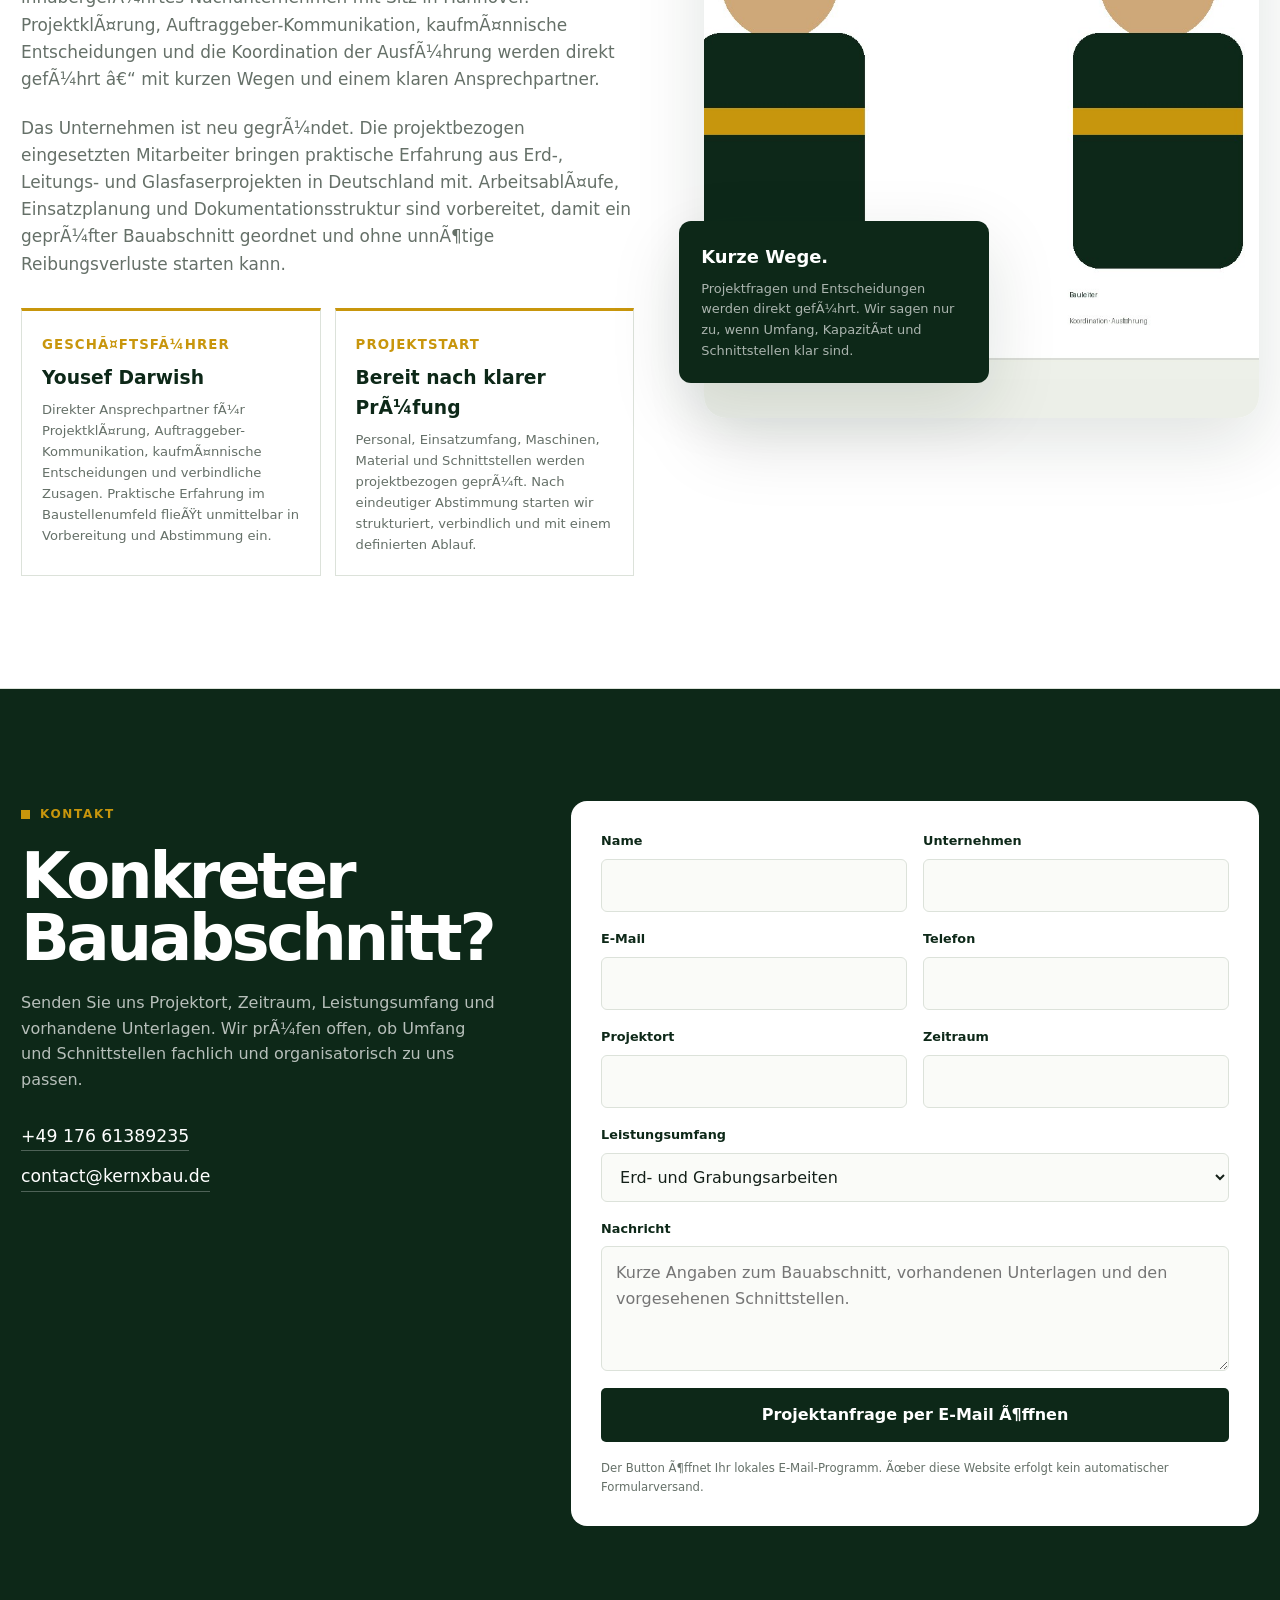
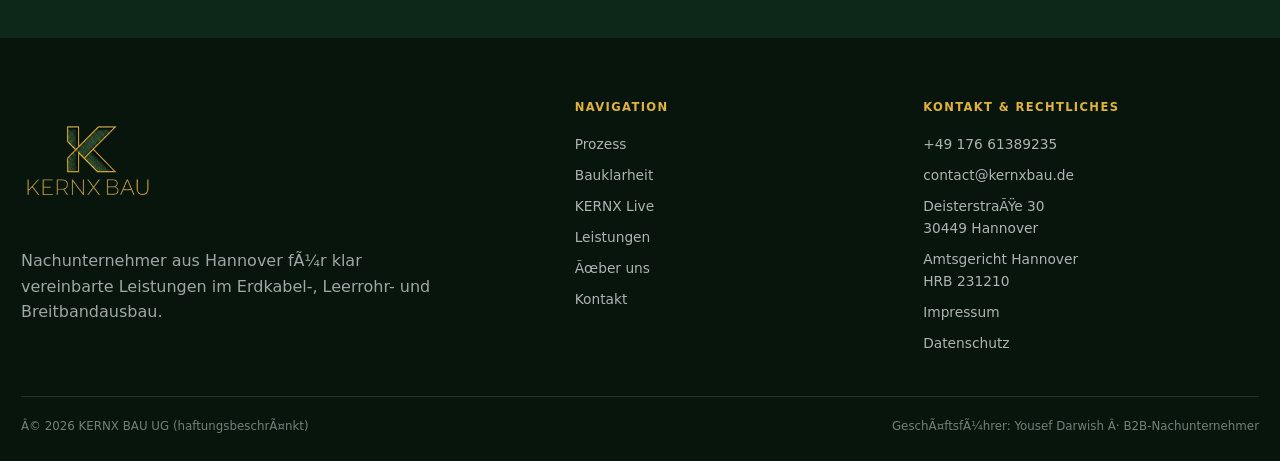
==== commit c2c95a6d: "Update print statement from 'Hello' to 'Goodbye'" ====
--- a/index.html
+++ b/index.html
@@ -4,15 +4,34 @@
 <head>
 <meta charset="utf-8"/>
 <meta content="width=device-width, initial-scale=1" name="viewport"/>
-<title>KERNX BAU — Die neue Bauklarheit.</title>
-<meta content="KERNX BAU UG (haftungsbeschränkt): Nachunternehmer aus Hannover für Erdkabel-, Leerrohr- und Breitbandausbau, Erd- und Grabungsarbeiten, strukturierte Ausführung und gemeinsamen Projektstand." name="description"/>
+<title>KERNX BAU â€” Die neue Bauklarheit.</title>
+<meta content="KERNX BAU UG (haftungsbeschrÃ¤nkt): Nachunternehmer aus Hannover fÃ¼r Erdkabel-, Leerrohr- und Breitbandausbau, Erd- und Grabungsarbeiten, strukturierte AusfÃ¼hrung und gemeinsamen Projektstand." name="description"/>
 <meta content="index,follow" name="robots"/>
 <link href="https://kernxbau.de/" rel="canonical"/>
-<meta content="KERNX BAU — Die neue Bauklarheit." property="og:title"/>
-<meta content="Was ausgeführt ist, ist sichtbar. Was offen ist, ebenfalls." property="og:description"/>
+<meta content="KERNX BAU â€” Die neue Bauklarheit." property="og:title"/>
+<meta content="Was ausgefÃ¼hrt ist, ist sichtbar. Was offen ist, ebenfalls." property="og:description"/>
 <meta content="website" property="og:type"/>
 <meta content="https://kernxbau.de/" property="og:url"/>
 <meta content="#f7f7f2" name="theme-color"/>
+<script type="application/ld+json">
+{
+  "@context": "https://schema.org",
+  "@type": "Organization",
+  "name": "KERNX BAU UG (haftungsbeschrÃ¤nkt)",
+  "legalName": "KERNX BAU UG (haftungsbeschrÃ¤nkt)",
+  "url": "https://kernxbau.de/",
+  "email": "contact@kernxbau.de",
+  "telephone": "+49 176 61389235",
+  "identifier": "HRB 231210",
+  "address": {
+    "@type": "PostalAddress",
+    "streetAddress": "DeisterstraÃŸe 30",
+    "postalCode": "30449",
+    "addressLocality": "Hannover",
+    "addressCountry": "DE"
+  }
+}
+</script>
 <style>
     :root{
       --green:#0D2818;
@@ -120,7 +139,7 @@
     .hero-float{position:absolute;left:0;bottom:0;width:min(410px,88%);background:#fff;border:1px solid var(--line);box-shadow:var(--shadow);padding:24px;border-radius:18px}
     .hero-float strong{font-size:1.15rem;color:var(--green)}.hero-float p{color:var(--muted);font-size:.88rem;margin-top:7px}.hero-float small{display:flex;align-items:center;gap:8px;color:var(--gold);font-weight:800;margin-top:13px}.hero-float small::before{content:"";width:8px;height:8px;background:var(--gold);border-radius:50%}
 
-    /* Scroll-driven photo sequence — first section */
+    /* Scroll-driven photo sequence â€” first section */
     .story{height:560vh;position:relative;background:#08160e;border-top:0}
     .story-sticky{position:sticky;top:0;height:100vh;overflow:hidden;background:#08160e}
     .scene-viewport{position:absolute;inset:0;overflow:hidden;background:#08160e}
@@ -173,7 +192,7 @@
     .services-grid{display:grid;grid-template-columns:repeat(2,1fr);border:1px solid var(--line);background:var(--line);gap:1px}.service{background:#fff;padding:35px;min-height:245px;display:flex;flex-direction:column;transition:.25s var(--ease)}.service:hover{background:var(--green);color:#fff}.service-no{font-size:.73rem;font-weight:900;letter-spacing:.12em;color:var(--gold)}.service h3{font-size:1.48rem;line-height:1.12;color:var(--green);margin-top:24px}.service:hover h3{color:#fff}.service p{color:var(--muted);font-size:.94rem;margin-top:12px}.service:hover p{color:rgba(255,255,255,.68)}.service small{margin-top:auto;padding-top:24px;color:#8b938d;font-size:.73rem}.service:hover small{color:rgba(255,255,255,.5)}
 
 
-    /* Image gallery — replace local files, keep the filenames */
+    /* Image gallery â€” replace local files, keep the filenames */
     .gallery-grid{display:grid;grid-template-columns:repeat(12,1fr);grid-auto-rows:150px;gap:14px}
     .gallery-item{position:relative;overflow:hidden;border-radius:16px;background:var(--green);box-shadow:0 12px 34px rgba(13,40,24,.09)}
     .gallery-item:nth-child(1){grid-column:span 7;grid-row:span 3}.gallery-item:nth-child(2){grid-column:span 5;grid-row:span 2}.gallery-item:nth-child(3){grid-column:span 5;grid-row:span 2}.gallery-item:nth-child(4){grid-column:span 4;grid-row:span 2}.gallery-item:nth-child(5){grid-column:span 4;grid-row:span 2}.gallery-item:nth-child(6){grid-column:span 4;grid-row:span 2}
@@ -223,26 +242,26 @@
   </style>
 </head>
 <body class="intro-active">
-<div aria-label="KERNX BAU lädt" class="site-intro" id="siteIntro">
+<div aria-label="KERNX BAU lÃ¤dt" class="site-intro" id="siteIntro">
 <div class="intro-logo-wrap">
 <img alt="KERNX BAU" src="kernx-bau-logo.png"/>
 <div class="intro-line"></div>
 <div class="intro-claim">Die neue Bauklarheit.</div>
 </div>
-<button class="intro-skip" id="introSkip" type="button">Überspringen</button>
+<button class="intro-skip" id="introSkip" type="button">Ãœberspringen</button>
 </div>
 <a class="skip" href="#main">Zum Inhalt springen</a>
 <header class="site-header" id="header">
 <div class="container nav">
 <a aria-label="KERNX BAU Startseite" class="brand" href="#prozess"><img alt="KERNX BAU" src="kernx-bau-logo.png"/></a>
 <nav aria-label="Hauptnavigation" class="nav-links">
-<a href="#prozess">Prozess</a><a href="#bauklarheit">Bauklarheit</a><a href="#kernx-live">KERNX Live</a><a href="#leistungen">Leistungen</a><a href="#ueber-uns">Über uns</a><a class="nav-cta" href="#kontakt">Projekt anfragen</a>
+<a href="#prozess">Prozess</a><a href="#bauklarheit">Bauklarheit</a><a href="#kernx-live">KERNX Live</a><a href="#leistungen">Leistungen</a><a href="#ueber-uns">Ãœber uns</a><a class="nav-cta" href="#kontakt">Projekt anfragen</a>
 </nav>
-<button aria-expanded="false" aria-label="Menü öffnen" class="menu-btn" id="menuBtn" type="button"><span></span></button>
+<button aria-expanded="false" aria-label="MenÃ¼ Ã¶ffnen" class="menu-btn" id="menuBtn" type="button"><span></span></button>
 </div>
 </header>
 <nav aria-label="Mobile Navigation" class="mobile-menu" id="mobileMenu">
-<a href="#prozess">Prozess</a><a href="#bauklarheit">Bauklarheit</a><a href="#kernx-live">KERNX Live</a><a href="#leistungen">Leistungen</a><a href="#ueber-uns">Über uns</a><a class="nav-cta" href="#kontakt">Projekt anfragen</a>
+<a href="#prozess">Prozess</a><a href="#bauklarheit">Bauklarheit</a><a href="#kernx-live">KERNX Live</a><a href="#leistungen">Leistungen</a><a href="#ueber-uns">Ãœber uns</a><a class="nav-cta" href="#kontakt">Projekt anfragen</a>
 </nav>
 <main id="main"><section aria-label="Scrollgesteuerter Arbeitsablauf" class="story" id="prozess">
 <div class="story-sticky">
@@ -257,8 +276,8 @@
 <div class="story-shade"></div>
 </div>
 <div class="story-ui">
-<div class="story-title"><div class="overline">Ein Bauabschnitt in fünf Schritten</div><h2>Die Baustelle bewegt sich mit.</h2></div>
-<article class="stage-card" id="stageCard"><div class="stage-meta"><span id="stageNo">01 / 05</span><span id="stageTag">Vorbereitung</span></div><h3 id="stageTitle">Arbeitsbereich klar vorbereiten.</h3><p id="stageText">Absicherung und Arbeitsfläche werden für den vereinbarten Bauabschnitt vorbereitet.</p></article>
+<div class="story-title"><div class="overline">Ein Bauabschnitt in fÃ¼nf Schritten</div><h2>Die Baustelle bewegt sich mit.</h2></div>
+<article class="stage-card" id="stageCard"><div class="stage-meta"><span id="stageNo">01 / 05</span><span id="stageTag">Vorbereitung</span></div><h3 id="stageTitle">Arbeitsbereich klar vorbereiten.</h3><p id="stageText">Absicherung und ArbeitsflÃ¤che werden fÃ¼r den vereinbarten Bauabschnitt vorbereitet.</p></article>
 <div class="progress"><span id="progressBar"></span></div><div class="progress-dots" id="storyDots"></div><div class="scroll-label">Scroll to explore</div>
 </div>
 </div>
@@ -266,21 +285,21 @@
 <div class="container hero-grid">
 <div>
 <img alt="KERNX BAU Logo" class="hero-logo" src="kernx-bau-logo.png"/>
-<div class="eyebrow">Nachunternehmer · Hannover</div>
+<div class="eyebrow">Nachunternehmer Â· Hannover</div>
 <h1>Die neue <span>Bauklarheit.</span></h1>
-<div class="hero-promise"><span>Was ausgeführt ist, ist sichtbar.</span><span>Was offen ist, ebenfalls.</span></div>
-<p class="hero-copy">Klar abgegrenzte Leistungen im Erdkabel-, Leerrohr- und Breitbandausbau – mit direkter Abstimmung, strukturierter Ausführung und gemeinsamem Projektstand.</p>
+<div class="hero-promise"><span>Was ausgefÃ¼hrt ist, ist sichtbar.</span><span>Was offen ist, ebenfalls.</span></div>
+<p class="hero-copy">Klar abgegrenzte Leistungen im Erdkabel-, Leerrohr- und Breitbandausbau â€“ mit direkter Abstimmung, strukturierter AusfÃ¼hrung und gemeinsamem Projektstand.</p>
 <div class="hero-actions"><a class="btn btn-primary" href="#kontakt">Projekt anfragen</a><a class="btn btn-secondary" href="#kernx-live">KERNX Live ansehen</a></div>
 <div class="hero-trust">
-<div><b>Direkte Abstimmung</b><span>Geschäftsführer als klarer Ansprechpartner</span></div>
-<div><b>Klare Zusage</b><span>Nach Prüfung von Umfang und Schnittstellen</span></div>
+<div><b>Direkte Abstimmung</b><span>GeschÃ¤ftsfÃ¼hrer als klarer Ansprechpartner</span></div>
+<div><b>Klare Zusage</b><span>Nach PrÃ¼fung von Umfang und Schnittstellen</span></div>
 <div><b>Gemeinsamer Stand</b><span>KERNX Live ab November 2026</span></div>
 </div>
 </div>
 <div class="hero-visual">
 <div class="hero-photo">
-        <!-- BILD AUSTAUSCHEN: kernx-hero-baustelle.jpg | empfohlen: Querformat 1600×1200 px oder größer --><img alt="Arbeitsszene im Leitungs- und Grabenbau" src="kernx-hero-baustelle.jpg"/></div>
-<div class="hero-float"><strong>Ein Abschnitt. Ein klarer Ablauf.</strong><p>Vom geöffneten Pflasterbereich bis zur wiederhergestellten Oberfläche bleibt jeder Schritt dem Bauabschnitt zugeordnet.</p><small>Scrollgesteuerte Prozessdarstellung</small></div>
+        <!-- BILD AUSTAUSCHEN: kernx-hero-baustelle.jpg | empfohlen: Querformat 1600Ã—1200 px oder grÃ¶ÃŸer --><img alt="Arbeitsszene im Leitungs- und Grabenbau" src="kernx-hero-baustelle.jpg"/></div>
+<div class="hero-float"><strong>Ein Abschnitt. Ein klarer Ablauf.</strong><p>Vom geÃ¶ffneten Pflasterbereich bis zur wiederhergestellten OberflÃ¤che bleibt jeder Schritt dem Bauabschnitt zugeordnet.</p><small>Scrollgesteuerte Prozessdarstellung</small></div>
 </div>
 </div>
 </section>
@@ -289,82 +308,82 @@
 <section class="section green" id="kernx-live">
 <div class="container live-grid">
 <div class="live-copy">
-<div class="eyebrow">KERNX Live · Aktivierung ab November 2026</div>
+<div class="eyebrow">KERNX Live Â· Aktivierung ab November 2026</div>
 <h2>Ein gemeinsamer Projektkanal. Von Anfang an klar.</h2>
-<p>KERNX Live wird ab November 2026 schrittweise für Projekte aktiviert. Das System ist dafür vorbereitet, KERNX BAU, Auftraggeber und Generalunternehmer in einem gemeinsamen, projektbezogenen Bereich zu verbinden. Bauabschnitte, Fotos, Rückmeldungen, offene Punkte und nächste Schritte sollen damit an einer Stelle zusammengeführt werden.</p>
+<p>KERNX Live wird ab November 2026 schrittweise fÃ¼r Projekte aktiviert. Das System ist dafÃ¼r vorbereitet, KERNX BAU, Auftraggeber und Generalunternehmer in einem gemeinsamen, projektbezogenen Bereich zu verbinden. Bauabschnitte, Fotos, RÃ¼ckmeldungen, offene Punkte und nÃ¤chste Schritte sollen damit an einer Stelle zusammengefÃ¼hrt werden.</p>
 <div class="live-points">
-<div class="live-point"><b>Gemeinsamer Zugang</b><span>Ab Aktivierung projektbezogen für die beteiligten Ansprechpartner.</span></div>
-<div class="live-point"><b>Bauabschnitte</b><span>Rückmeldungen bleiben dem richtigen Abschnitt zugeordnet.</span></div>
-<div class="live-point"><b>Fotos und Status</b><span>Arbeitsstand und Ausführung werden strukturiert sichtbar.</span></div>
-<div class="live-point"><b>Offene Punkte</b><span>Nächster Schritt und Klärungsbedarf bleiben nachvollziehbar.</span></div>
-</div>
-</div>
-<div aria-label="KERNX Live Benutzeroberfläche" class="app-shell">
+<div class="live-point"><b>Gemeinsamer Zugang</b><span>Ab Aktivierung projektbezogen fÃ¼r die beteiligten Ansprechpartner.</span></div>
+<div class="live-point"><b>Bauabschnitte</b><span>RÃ¼ckmeldungen bleiben dem richtigen Abschnitt zugeordnet.</span></div>
+<div class="live-point"><b>Fotos und Status</b><span>Arbeitsstand und AusfÃ¼hrung werden strukturiert sichtbar.</span></div>
+<div class="live-point"><b>Offene Punkte</b><span>NÃ¤chster Schritt und KlÃ¤rungsbedarf bleiben nachvollziehbar.</span></div>
+</div>
+</div>
+<div aria-label="KERNX Live BenutzeroberflÃ¤che" class="app-shell">
 <div class="app-window">
 <div class="app-top"><b>KERNX LIVE</b><div aria-label="KERNX BAU und Auftraggeber" class="app-users"><i></i><i></i></div></div>
 <div class="app-body">
-<aside class="app-side"><span class="active">Projektübersicht</span><span>Bauabschnitte</span><span>Fotostand</span><span>Offene Punkte</span><span>Dokumente</span></aside>
+<aside class="app-side"><span class="active">ProjektÃ¼bersicht</span><span>Bauabschnitte</span><span>Fotostand</span><span>Offene Punkte</span><span>Dokumente</span></aside>
 <div class="app-content">
 <div class="app-content-head"><h3>Bauabschnitt 03</h3><small>Funktionsvorschau</small></div>
 <div class="app-route"><div class="done"></div><div class="done"></div><div class="done"></div><div></div></div>
-<div class="app-card"><div class="app-card-head"><b>Beispielhafter Stand</b><span>Projektvorschau</span></div><p>Leerrohre eingebracht. Sandbett und Verfüllung als nächster Schritt.</p><div class="app-photo-row"><i></i><i></i><i></i></div></div>
-<div class="app-card"><div class="app-card-head"><b>Offener Punkt</b><span>Klärung</span></div><p>Übergang zum nächsten Bauabschnitt mit der Projektleitung abstimmen.</p></div>
-<div class="app-card"><div class="app-card-head"><b>Nächster Schritt</b><span>Geplant</span></div><p>Verfüllen, verdichten und Oberfläche im bearbeiteten Bereich schließen.</p></div>
-</div>
-</div>
-</div>
-<div class="app-link">KERNX BAU × Auftraggeber<span>Aktivierung ab November 2026</span></div>
+<div class="app-card"><div class="app-card-head"><b>Beispielhafter Stand</b><span>Projektvorschau</span></div><p>Leerrohre eingebracht. Sandbett und VerfÃ¼llung als nÃ¤chster Schritt.</p><div class="app-photo-row"><i></i><i></i><i></i></div></div>
+<div class="app-card"><div class="app-card-head"><b>Offener Punkt</b><span>KlÃ¤rung</span></div><p>Ãœbergang zum nÃ¤chsten Bauabschnitt mit der Projektleitung abstimmen.</p></div>
+<div class="app-card"><div class="app-card-head"><b>NÃ¤chster Schritt</b><span>Geplant</span></div><p>VerfÃ¼llen, verdichten und OberflÃ¤che im bearbeiteten Bereich schlieÃŸen.</p></div>
+</div>
+</div>
+</div>
+<div class="app-link">KERNX BAU Ã— Auftraggeber<span>Aktivierung ab November 2026</span></div>
 </div>
 </div>
 </section>
 <section class="section white" id="leistungen">
 <div class="container">
-<div class="section-head"><div class="eyebrow">Leistungen</div><h2 class="section-title">Klar gebündelt. Projektbezogen vereinbart.</h2><p class="section-lede">Von der Trasse bis zur dokumentierten Übergabe übernimmt KERNX BAU klar abgegrenzte Nachunternehmerleistungen im vereinbarten Projektumfang.</p></div>
+<div class="section-head"><div class="eyebrow">Leistungen</div><h2 class="section-title">Klar gebÃ¼ndelt. Projektbezogen vereinbart.</h2><p class="section-lede">Von der Trasse bis zur dokumentierten Ãœbergabe Ã¼bernimmt KERNX BAU klar abgegrenzte Nachunternehmerleistungen im vereinbarten Projektumfang.</p></div>
 <div class="services-grid">
-<article class="service"><span class="service-no">01</span><h3>Trassen- und Erdarbeiten</h3><p>Bagger- und Erdbewegungsarbeiten, Gräben, Ausschachtungen und vorbereitende Arbeiten für Kabel- und Leerrohrtrassen.</p><small>Umfang, Oberfläche und Schnittstellen werden vor Beginn geklärt.</small></article>
-<article class="service"><span class="service-no">02</span><h3>Leerrohr- und Breitbandausbau</h3><p>Verlegung von Leerrohren und Mikrorohrverbänden sowie zugehörige Arbeiten im konkret vereinbarten Leistungsrahmen.</p><small>Ausführung nach Projektvorgaben und abgestimmtem Aufbau.</small></article>
-<article class="service"><span class="service-no">03</span><h3>Verfüllung und Oberfläche</h3><p>Einbettung, Verfüllung, Verdichtung und Wiederherstellung zuvor selbst geöffneter Beläge im direkten Zusammenhang mit den ausgeführten Erdkabelarbeiten.</p><small>Keine eigenständige Vermarktung von Pflasterarbeiten.</small></article>
-<article class="service"><span class="service-no">04</span><h3>Baustellenunterstützung</h3><p>Baustellenlogistik, projektbezogene Transporte bis 3,5 t, begleitende nicht erlaubnispflichtige Arbeiten sowie technische Dokumentation.</p><small>Personal, Fahrzeuge und Abläufe werden projektbezogen abgestimmt.</small></article>
+<article class="service"><span class="service-no">01</span><h3>Trassen- und Erdarbeiten</h3><p>Bagger- und Erdbewegungsarbeiten, GrÃ¤ben, Ausschachtungen und vorbereitende Arbeiten fÃ¼r Kabel- und Leerrohrtrassen.</p><small>Umfang, OberflÃ¤che und Schnittstellen werden vor Beginn geklÃ¤rt.</small></article>
+<article class="service"><span class="service-no">02</span><h3>Leerrohr- und Breitbandausbau</h3><p>Verlegung von Leerrohren und MikrorohrverbÃ¤nden sowie zugehÃ¶rige Arbeiten im konkret vereinbarten Leistungsrahmen.</p><small>AusfÃ¼hrung nach Projektvorgaben und abgestimmtem Aufbau.</small></article>
+<article class="service"><span class="service-no">03</span><h3>VerfÃ¼llung und OberflÃ¤che</h3><p>Einbettung, VerfÃ¼llung, Verdichtung und Wiederherstellung zuvor selbst geÃ¶ffneter BelÃ¤ge im direkten Zusammenhang mit den ausgefÃ¼hrten Erdkabelarbeiten.</p><small>Keine eigenstÃ¤ndige Vermarktung von Pflasterarbeiten.</small></article>
+<article class="service"><span class="service-no">04</span><h3>BaustellenunterstÃ¼tzung</h3><p>Baustellenlogistik, projektbezogene Transporte bis 3,5 t, begleitende nicht erlaubnispflichtige Arbeiten sowie technische Dokumentation.</p><small>Personal, Fahrzeuge und AblÃ¤ufe werden projektbezogen abgestimmt.</small></article>
 </div>
 </div>
 </section>
 <section class="section soft" id="arbeitsweise">
 <div class="container">
-<div class="section-head"><div class="eyebrow">Arbeitsweise</div><h2 class="section-title">Prüfen. Vereinbaren. Ausführen. Übergeben.</h2><p class="section-lede">Die Zusage folgt der Prüfung. So bleiben Umfang, Verantwortung und nächster Schritt für beide Seiten klar.</p></div>
+<div class="section-head"><div class="eyebrow">Arbeitsweise</div><h2 class="section-title">PrÃ¼fen. Vereinbaren. AusfÃ¼hren. Ãœbergeben.</h2><p class="section-lede">Die Zusage folgt der PrÃ¼fung. So bleiben Umfang, Verantwortung und nÃ¤chster Schritt fÃ¼r beide Seiten klar.</p></div>
 <div class="workflow">
-<article class="work-step"><b>01</b><h3>Projektdaten</h3><p>Ort, Zeitraum, Leistungsumfang, Oberflächen und vorhandene Unterlagen werden übermittelt.</p></article>
-<article class="work-step"><b>02</b><h3>Prüfung</h3><p>Kapazität, Maschinen, Material, Schnittstellen und Verantwortlichkeiten werden abgestimmt.</p></article>
-<article class="work-step"><b>03</b><h3>Ausführung</h3><p>Der vereinbarte Bauabschnitt wird strukturiert bearbeitet und projektbezogen dokumentiert.</p></article>
-<article class="work-step"><b>04</b><h3>Übergabe</h3><p>Ausführung, offene Punkte und Abschlussstand werden passend zum Projektablauf zusammengeführt.</p></article>
+<article class="work-step"><b>01</b><h3>Projektdaten</h3><p>Ort, Zeitraum, Leistungsumfang, OberflÃ¤chen und vorhandene Unterlagen werden Ã¼bermittelt.</p></article>
+<article class="work-step"><b>02</b><h3>PrÃ¼fung</h3><p>KapazitÃ¤t, Maschinen, Material, Schnittstellen und Verantwortlichkeiten werden abgestimmt.</p></article>
+<article class="work-step"><b>03</b><h3>AusfÃ¼hrung</h3><p>Der vereinbarte Bauabschnitt wird strukturiert bearbeitet und projektbezogen dokumentiert.</p></article>
+<article class="work-step"><b>04</b><h3>Ãœbergabe</h3><p>AusfÃ¼hrung, offene Punkte und Abschlussstand werden passend zum Projektablauf zusammengefÃ¼hrt.</p></article>
 </div>
 </div>
 </section>
 <section class="section white" id="ueber-uns">
 <div class="container company-grid">
 <div class="company-copy">
-<div class="eyebrow">Über uns</div>
-<h2>Direkte Verantwortung. Bereit für den Projektstart.</h2>
-<p>KERNX BAU UG (haftungsbeschränkt) ist ein 2026 gegründetes, inhabergeführtes Nachunternehmen mit Sitz in Hannover. Projektklärung, Auftraggeber-Kommunikation, kaufmännische Entscheidungen und die Koordination der Ausführung werden direkt geführt – mit kurzen Wegen und einem klaren Ansprechpartner.</p>
-<p>Das Unternehmen ist neu gegründet. die projektbezogen eingesetzten Mitarbeiter bringen praktische Erfahrung aus Erd-, Leitungs- und Glasfaserprojekten in Deutschland mit. Arbeitsabläufe, Einsatzplanung und Dokumentationsstruktur sind vorbereitet, damit ein geprüfter Bauabschnitt geordnet und ohne unnötige Reibungsverluste starten kann.</p>
+<div class="eyebrow">Ãœber uns</div>
+<h2>Direkte Verantwortung. Bereit fÃ¼r den Projektstart.</h2>
+<p>KERNX BAU UG (haftungsbeschrÃ¤nkt) ist ein 2026 gegrÃ¼ndetes, inhabergefÃ¼hrtes Nachunternehmen mit Sitz in Hannover. ProjektklÃ¤rung, Auftraggeber-Kommunikation, kaufmÃ¤nnische Entscheidungen und die Koordination der AusfÃ¼hrung werden direkt gefÃ¼hrt â€“ mit kurzen Wegen und einem klaren Ansprechpartner.</p>
+<p>Das Unternehmen ist neu gegrÃ¼ndet. Die projektbezogen eingesetzten Mitarbeiter bringen praktische Erfahrung aus Erd-, Leitungs- und Glasfaserprojekten in Deutschland mit. ArbeitsablÃ¤ufe, Einsatzplanung und Dokumentationsstruktur sind vorbereitet, damit ein geprÃ¼fter Bauabschnitt geordnet und ohne unnÃ¶tige Reibungsverluste starten kann.</p>
 <div class="roles">
-<article class="role"><small>Geschäftsführer</small><h3>Yousef </h3><p>Direkter Ansprechpartner für Projektklärung, Auftraggeber-Kommunikation, kaufmännische Entscheidungen und verbindliche Zusagen. Praktische Erfahrung im Baustellenumfeld fließt unmittelbar in Vorbereitung und Abstimmung ein.</p></article>
-<article class="role"><small>Projektstart</small><h3>Bereit nach klarer Prüfung</h3><p>Personal, Einsatzumfang, Maschinen, Material und Schnittstellen werden projektbezogen geprüft. Nach eindeutiger Abstimmung starten wir strukturiert, verbindlich und mit einem definierten Ablauf.</p></article>
-</div>
-</div>
-<div class="company-image"><!-- BILD AUSTAUSCHEN: kernx-unternehmen-team.jpg | empfohlen: Hochformat 1200×1500 px --><img alt="Direkte Projektabstimmung bei KERNX BAU" src="kernx-unternehmen-team.jpg"/><div class="company-note"><strong>Kurze Wege.</strong><p>Projektfragen und Entscheidungen werden direkt geführt. Wir sagen nur zu, wenn Umfang, Kapazität und Schnittstellen klar sind.</p></div></div>
+<article class="role"><small>GeschÃ¤ftsfÃ¼hrer</small><h3>Yousef Darwish</h3><p>Direkter Ansprechpartner fÃ¼r ProjektklÃ¤rung, Auftraggeber-Kommunikation, kaufmÃ¤nnische Entscheidungen und verbindliche Zusagen. Praktische Erfahrung im Baustellenumfeld flieÃŸt unmittelbar in Vorbereitung und Abstimmung ein.</p></article>
+<article class="role"><small>Projektstart</small><h3>Bereit nach klarer PrÃ¼fung</h3><p>Personal, Einsatzumfang, Maschinen, Material und Schnittstellen werden projektbezogen geprÃ¼ft. Nach eindeutiger Abstimmung starten wir strukturiert, verbindlich und mit einem definierten Ablauf.</p></article>
+</div>
+</div>
+<div class="company-image"><!-- BILD AUSTAUSCHEN: kernx-unternehmen-team.jpg | empfohlen: Hochformat 1200Ã—1500 px --><img alt="Direkte Projektabstimmung bei KERNX BAU" src="kernx-unternehmen-team.jpg"/><div class="company-note"><strong>Kurze Wege.</strong><p>Projektfragen und Entscheidungen werden direkt gefÃ¼hrt. Wir sagen nur zu, wenn Umfang, KapazitÃ¤t und Schnittstellen klar sind.</p></div></div>
 </div>
 </section>
 <section class="section green" id="kontakt">
 <div class="container contact-grid">
-<div class="contact-copy"><div class="eyebrow">Kontakt</div><h2>Konkreter Bauabschnitt?</h2><p>Senden Sie uns Projektort, Zeitraum, Leistungsumfang und vorhandene Unterlagen. Wir prüfen offen, ob Umfang und Schnittstellen fachlich und organisatorisch zu uns passen.</p><div class="direct-links"><a href="tel:+4917661389235">+49 176 61389235</a><a href="mailto:contact@kernxbau.de">contact@kernxbau.de</a></div></div>
+<div class="contact-copy"><div class="eyebrow">Kontakt</div><h2>Konkreter Bauabschnitt?</h2><p>Senden Sie uns Projektort, Zeitraum, Leistungsumfang und vorhandene Unterlagen. Wir prÃ¼fen offen, ob Umfang und Schnittstellen fachlich und organisatorisch zu uns passen.</p><div class="direct-links"><a href="tel:+4917661389235">+49 176 61389235</a><a href="mailto:contact@kernxbau.de">contact@kernxbau.de</a></div></div>
 <!-- KONTAKTFORMULAR: erzeugt eine E-Mail an contact@kernxbau.de; kein serverseitiger Versand --><form class="form" id="projectForm">
 <div class="form-row"><div class="field"><label for="name">Name</label><input autocomplete="name" id="name" name="name" required=""/></div><div class="field"><label for="company">Unternehmen</label><input autocomplete="organization" id="company" name="company"/></div></div>
 <div class="form-row"><div class="field"><label for="email">E-Mail</label><input autocomplete="email" id="email" name="email" required="" type="email"/></div><div class="field"><label for="phone">Telefon</label><input autocomplete="tel" id="phone" name="phone"/></div></div>
 <div class="form-row"><div class="field"><label for="location">Projektort</label><input id="location" name="location"/></div><div class="field"><label for="period">Zeitraum</label><input id="period" name="period"/></div></div>
-<div class="field"><label for="scope">Leistungsumfang</label><select id="scope" name="scope"><option>Erd- und Grabungsarbeiten</option><option>Leerrohr- / Mikrorohrverlegung</option><option>Hausanschlüsse / Ausschachtungen</option><option>Verfüllung und Oberfläche</option><option>Projektbezogene Anfrage</option></select></div>
+<div class="field"><label for="scope">Leistungsumfang</label><select id="scope" name="scope"><option>Erd- und Grabungsarbeiten</option><option>Leerrohr- / Mikrorohrverlegung</option><option>HausanschlÃ¼sse / Ausschachtungen</option><option>VerfÃ¼llung und OberflÃ¤che</option><option>Projektbezogene Anfrage</option></select></div>
 <div class="field"><label for="message">Nachricht</label><textarea id="message" name="message" placeholder="Kurze Angaben zum Bauabschnitt, vorhandenen Unterlagen und den vorgesehenen Schnittstellen."></textarea></div>
-<button class="btn btn-primary" type="submit">Projektanfrage per E-Mail öffnen</button>
-<p class="form-note">Der Button öffnet Ihr lokales E-Mail-Programm. Über diese Website erfolgt kein automatischer Formularversand.</p>
+<button class="btn btn-primary" type="submit">Projektanfrage per E-Mail Ã¶ffnen</button>
+<p class="form-note">Der Button Ã¶ffnet Ihr lokales E-Mail-Programm. Ãœber diese Website erfolgt kein automatischer Formularversand.</p>
 </form>
 </div>
 </section>
@@ -372,11 +391,11 @@
 <footer>
 <div class="container">
 <div class="footer-grid">
-<div class="footer-brand"><img alt="KERNX BAU" src="kernx-bau-logo.png"/><p>Nachunternehmer aus Hannover für klar vereinbarte Leistungen im Erdkabel-, Leerrohr- und Breitbandausbau.</p></div>
-<div><div class="footer-title">Navigation</div><div class="footer-links"><a href="#prozess">Prozess</a><a href="#bauklarheit">Bauklarheit</a><a href="#kernx-live">KERNX Live</a><a href="#leistungen">Leistungen</a><a href="#ueber-uns">Über uns</a><a href="#kontakt">Kontakt</a></div></div>
-<div><div class="footer-title">Kontakt</div><div class="footer-links"><a href="tel:+4917661389235">+49 176 61389235</a><a href="mailto:contact@kernxbau.de">contact@kernxbau.de</a><span>Deisterstraße 30<br/>30449 Hannover</span><a href="impressum.html">Impressum</a><a href="datenschutz.html">Datenschutz</a></div></div>
-</div>
-<div class="footer-bottom"><span>© 2026 KERNX BAU UG (haftungsbeschränkt)</span><span>Geschäftsführer: Yousef  · B2B Nachunternehmer</span></div>
+<div class="footer-brand"><img alt="KERNX BAU" src="kernx-bau-logo.png"/><p>Nachunternehmer aus Hannover fÃ¼r klar vereinbarte Leistungen im Erdkabel-, Leerrohr- und Breitbandausbau.</p></div>
+<div><div class="footer-title">Navigation</div><div class="footer-links"><a href="#prozess">Prozess</a><a href="#bauklarheit">Bauklarheit</a><a href="#kernx-live">KERNX Live</a><a href="#leistungen">Leistungen</a><a href="#ueber-uns">Ãœber uns</a><a href="#kontakt">Kontakt</a></div></div>
+<div><div class="footer-title">Kontakt &amp; Rechtliches</div><div class="footer-links"><a href="tel:+4917661389235">+49 176 61389235</a><a href="mailto:contact@kernxbau.de">contact@kernxbau.de</a><span>DeisterstraÃŸe 30<br/>30449 Hannover</span><span>Amtsgericht Hannover<br/>HRB 231210</span><a href="impressum.html">Impressum</a><a href="datenschutz.html">Datenschutz</a></div></div>
+</div>
+<div class="footer-bottom"><span>Â© 2026 KERNX BAU UG (haftungsbeschrÃ¤nkt)</span><span>GeschÃ¤ftsfÃ¼hrer: Yousef Darwish Â· B2B-Nachunternehmer</span></div>
 </div>
 </footer>
 <script>
@@ -407,11 +426,11 @@
   setTimeout(closeIntro,3200);
 
   const stages = [
-    {tag:'Vorbereitung',title:'Arbeitsbereich klar vorbereiten.',text:'Absicherung und Arbeitsfläche werden für den vereinbarten Bauabschnitt vorbereitet.'},
-    {tag:'Aushub',title:'Pflaster aufnehmen. Graben herstellen.',text:'Der Arbeitsbereich wird geöffnet und der Graben kontrolliert hergestellt.'},
-    {tag:'Leerrohre',title:'Leitungsweg sichtbar ausführen.',text:'Leerrohre werden im abgestimmten Aufbau eingebracht und dem Bauabschnitt zugeordnet.'},
-    {tag:'Verfüllung',title:'Verfüllen und verdichten.',text:'Der Aufbau wird schrittweise geschlossen und für die Wiederherstellung vorbereitet.'},
-    {tag:'Abschluss',title:'Oberfläche wieder geschlossen.',text:'Der bearbeitete Abschnitt ist wiederhergestellt und sauber abgeschlossen.'}
+    {tag:'Vorbereitung',title:'Arbeitsbereich klar vorbereiten.',text:'Absicherung und ArbeitsflÃ¤che werden fÃ¼r den vereinbarten Bauabschnitt vorbereitet.'},
+    {tag:'Aushub',title:'Pflaster aufnehmen. Graben herstellen.',text:'Der Arbeitsbereich wird geÃ¶ffnet und der Graben kontrolliert hergestellt.'},
+    {tag:'Leerrohre',title:'Leitungsweg sichtbar ausfÃ¼hren.',text:'Leerrohre werden im abgestimmten Aufbau eingebracht und dem Bauabschnitt zugeordnet.'},
+    {tag:'VerfÃ¼llung',title:'VerfÃ¼llen und verdichten.',text:'Der Aufbau wird schrittweise geschlossen und fÃ¼r die Wiederherstellung vorbereitet.'},
+    {tag:'Abschluss',title:'OberflÃ¤che wieder geschlossen.',text:'Der bearbeitete Abschnitt ist wiederhergestellt und sauber abgeschlossen.'}
   ];
   stages.forEach((_,i)=>{const dot=document.createElement('i');if(i===0)dot.classList.add('active');dotsWrap.appendChild(dot)});
   const dots=[...dotsWrap.children]; let lastStage=-1; let ticking=false;
@@ -458,7 +477,7 @@
 
   document.getElementById('projectForm').addEventListener('submit',e=>{
     e.preventDefault();const data=new FormData(e.currentTarget);
-    const subject=`Projektanfrage – ${data.get('location')||'neuer Bauabschnitt'}`;
+    const subject=`Projektanfrage â€“ ${data.get('location')||'neuer Bauabschnitt'}`;
     const body=[`Name: ${data.get('name')||''}`,`Unternehmen: ${data.get('company')||''}`,`E-Mail: ${data.get('email')||''}`,`Telefon: ${data.get('phone')||''}`,`Projektort: ${data.get('location')||''}`,`Zeitraum: ${data.get('period')||''}`,`Leistungsumfang: ${data.get('scope')||''}`,'',String(data.get('message')||'')].join('\n');
     location.href=`mailto:contact@kernxbau.de?subject=${encodeURIComponent(subject)}&body=${encodeURIComponent(body)}`;
   });
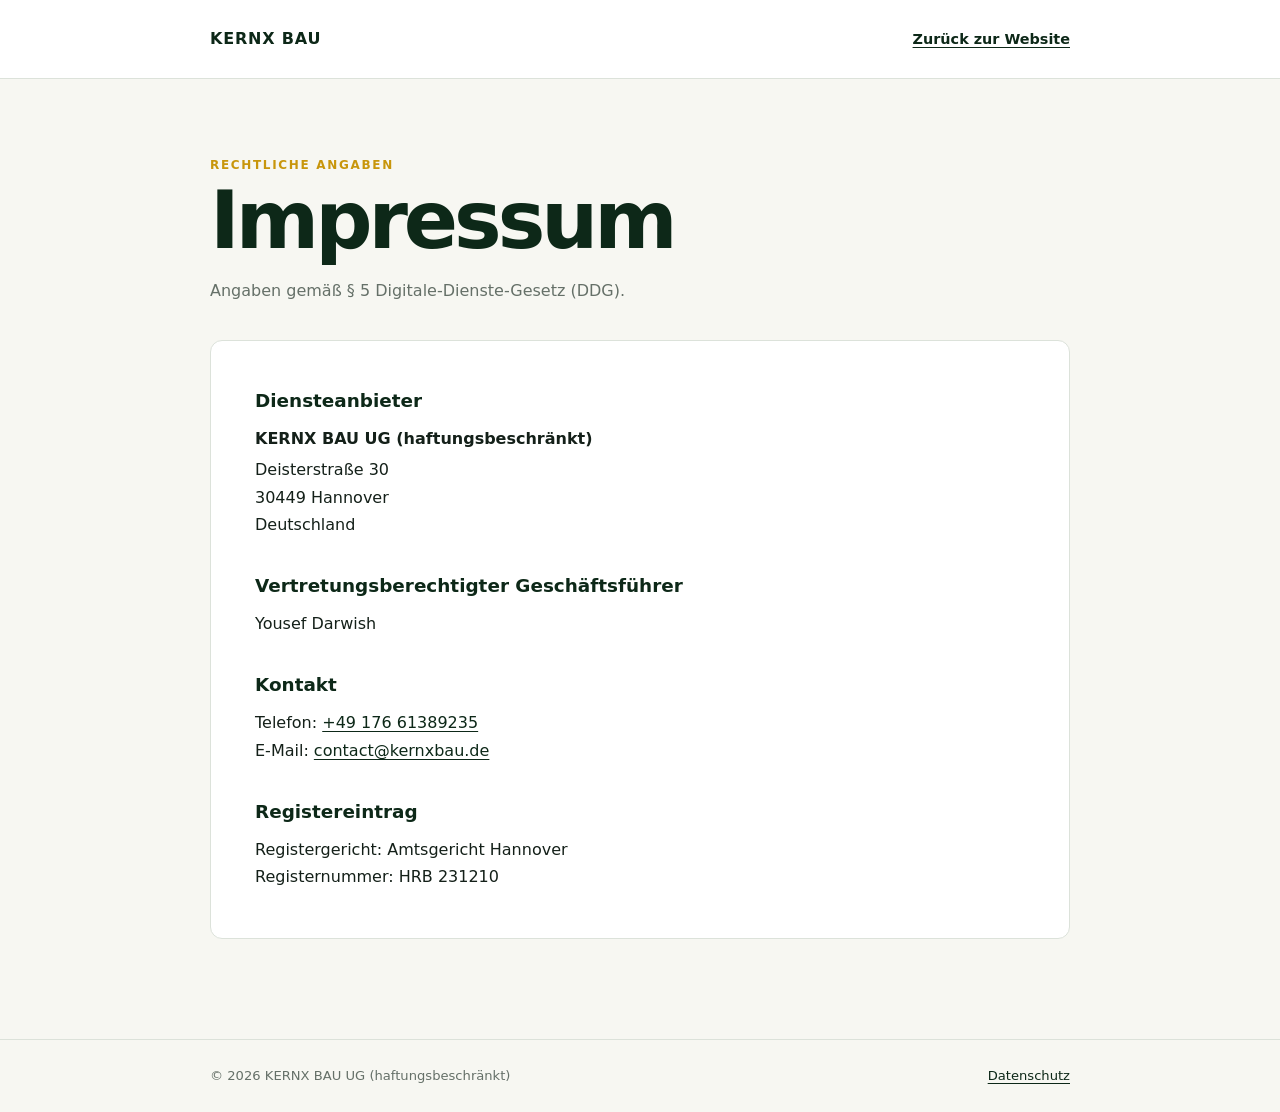
==== commit c338f62e: "Update index.html" ====
--- a/index.html
+++ b/index.html
@@ -1,487 +1,47 @@
 <!DOCTYPE html>
-
 <html lang="de">
 <head>
-<meta charset="utf-8"/>
-<meta content="width=device-width, initial-scale=1" name="viewport"/>
-<title>KERNX BAU â€” Die neue Bauklarheit.</title>
-<meta content="KERNX BAU UG (haftungsbeschrÃ¤nkt): Nachunternehmer aus Hannover fÃ¼r Erdkabel-, Leerrohr- und Breitbandausbau, Erd- und Grabungsarbeiten, strukturierte AusfÃ¼hrung und gemeinsamen Projektstand." name="description"/>
-<meta content="index,follow" name="robots"/>
-<link href="https://kernxbau.de/" rel="canonical"/>
-<meta content="KERNX BAU â€” Die neue Bauklarheit." property="og:title"/>
-<meta content="Was ausgefÃ¼hrt ist, ist sichtbar. Was offen ist, ebenfalls." property="og:description"/>
-<meta content="website" property="og:type"/>
-<meta content="https://kernxbau.de/" property="og:url"/>
-<meta content="#f7f7f2" name="theme-color"/>
-<script type="application/ld+json">
-{
-  "@context": "https://schema.org",
-  "@type": "Organization",
-  "name": "KERNX BAU UG (haftungsbeschrÃ¤nkt)",
-  "legalName": "KERNX BAU UG (haftungsbeschrÃ¤nkt)",
-  "url": "https://kernxbau.de/",
-  "email": "contact@kernxbau.de",
-  "telephone": "+49 176 61389235",
-  "identifier": "HRB 231210",
-  "address": {
-    "@type": "PostalAddress",
-    "streetAddress": "DeisterstraÃŸe 30",
-    "postalCode": "30449",
-    "addressLocality": "Hannover",
-    "addressCountry": "DE"
-  }
-}
-</script>
-<style>
-    :root{
-      --green:#0D2818;
-      --green-2:#153e27;
-      --green-3:#e8efe9;
-      --gold:#C8960C;
-      --gold-2:#e0b33d;
-      --paper:#f7f7f2;
-      --white:#ffffff;
-      --ink:#142019;
-      --muted:#657068;
-      --line:#dce2da;
-      --soft:#eef1ec;
-      --shadow:0 24px 70px rgba(13,40,24,.13);
-      --header:82px;
-      --container:1240px;
-      --ease:cubic-bezier(.2,.7,.25,1);
-    }
-    *{box-sizing:border-box;margin:0;padding:0}
-    html{scroll-behavior:smooth}
-    body{
-      background:var(--paper);color:var(--ink);
-      font-family:Inter,ui-sans-serif,system-ui,-apple-system,BlinkMacSystemFont,"Segoe UI",sans-serif;
-      line-height:1.6;overflow-x:hidden;-webkit-font-smoothing:antialiased
-    }
-    body.menu-open{overflow:hidden}
-    img{display:block;max-width:100%}
-    a{color:inherit;text-decoration:none}
-    button,input,textarea,select{font:inherit}
-    button{cursor:pointer}
-    .container{width:min(var(--container),calc(100% - 42px));margin-inline:auto}
-    .skip{position:absolute;left:18px;top:-70px;background:var(--gold);color:#10150f;padding:12px 16px;z-index:999;border-radius:4px}
-    .skip:focus{top:18px}
-    :focus-visible{outline:2px solid var(--gold);outline-offset:3px}
-
-
-    /* Opening logo / Seitenintro */
-    body.intro-active{overflow:hidden}
-    .site-intro{
-      position:fixed;inset:0;z-index:10000;display:grid;place-items:center;
-      background:
-        radial-gradient(circle at 50% 46%,rgba(200,150,12,.14),transparent 28%),
-        linear-gradient(145deg,#07150d,#0D2818 60%,#07150d);
-      opacity:1;visibility:visible;transition:opacity .72s var(--ease),visibility .72s var(--ease)
-    }
-    .site-intro.is-hidden{opacity:0;visibility:hidden;pointer-events:none}
-    .intro-logo-wrap{display:flex;flex-direction:column;align-items:center;gap:22px;transform:translateY(14px) scale(.88);opacity:0;animation:introLogo 1.05s .12s var(--ease) forwards}
-    .intro-logo-wrap img{width:min(300px,68vw);height:auto;filter:drop-shadow(0 22px 45px rgba(0,0,0,.42))}
-    .intro-line{width:min(340px,68vw);height:1px;background:linear-gradient(90deg,transparent,var(--gold-2),transparent);transform:scaleX(0);animation:introLine .85s .65s var(--ease) forwards}
-    .intro-claim{color:rgba(255,255,255,.78);font-size:.72rem;font-weight:800;letter-spacing:.18em;text-transform:uppercase;opacity:0;animation:introText .6s .82s forwards}
-    .intro-skip{position:absolute;right:22px;bottom:20px;border:0;background:transparent;color:rgba(255,255,255,.52);font-size:.72rem;letter-spacing:.08em;padding:10px}
-    @keyframes introLogo{to{opacity:1;transform:translateY(0) scale(1)}}
-    @keyframes introLine{to{transform:scaleX(1)}}
-    @keyframes introText{to{opacity:1}}
-
-    /* Header */
-    .site-header{
-      position:fixed;inset:0 0 auto;z-index:100;height:var(--header);
-      background:rgba(247,247,242,.86);backdrop-filter:blur(16px);
-      border-bottom:1px solid rgba(13,40,24,.09);transition:.25s var(--ease)
-    }
-    .site-header.scrolled{height:72px;background:rgba(255,255,255,.94);box-shadow:0 8px 30px rgba(13,40,24,.06)}
-    .nav{height:100%;display:flex;align-items:center;justify-content:space-between;gap:28px}
-    .brand{display:flex;align-items:center;min-width:180px}
-    .brand img{width:118px;height:66px;object-fit:contain;object-position:left center}
-    .nav-links{display:flex;align-items:center;gap:30px}
-    .nav-links a{font-size:.79rem;font-weight:720;color:#334038;letter-spacing:.03em;position:relative;padding:10px 0}
-    .nav-links a:not(.nav-cta)::after{content:"";position:absolute;left:0;bottom:5px;width:100%;height:2px;background:var(--gold);transform:scaleX(0);transform-origin:left;transition:.25s var(--ease)}
-    .nav-links a:hover::after{transform:scaleX(1)}
-    .nav-cta,.btn-primary{display:inline-flex;align-items:center;justify-content:center;background:var(--green);color:#fff!important;border:1px solid var(--green);padding:13px 20px!important;border-radius:5px;font-weight:760;transition:.22s var(--ease)}
-    .nav-cta:hover,.btn-primary:hover{background:var(--green-2);transform:translateY(-2px)}
-    .menu-btn{display:none;width:46px;height:46px;border:1px solid var(--line);background:#fff;color:var(--green);border-radius:6px;align-items:center;justify-content:center}
-    .menu-btn span,.menu-btn span::before,.menu-btn span::after{display:block;width:20px;height:2px;background:currentColor;position:relative;transition:.22s}
-    .menu-btn span::before,.menu-btn span::after{content:"";position:absolute;left:0}.menu-btn span::before{top:-6px}.menu-btn span::after{top:6px}
-    .menu-btn[aria-expanded="true"] span{background:transparent}.menu-btn[aria-expanded="true"] span::before{transform:rotate(45deg) translate(4px,5px)}.menu-btn[aria-expanded="true"] span::after{transform:rotate(-45deg) translate(4px,-5px)}
-    .mobile-menu{position:fixed;inset:var(--header) 0 0;background:rgba(247,247,242,.99);z-index:95;padding:42px 24px;display:flex;flex-direction:column;gap:22px;opacity:0;visibility:hidden;transform:translateY(-10px);transition:.22s var(--ease)}
-    .mobile-menu.open{opacity:1;visibility:visible;transform:none}.mobile-menu a{font-size:1.6rem;font-weight:800;color:var(--green)}.mobile-menu .nav-cta{font-size:1rem;width:max-content}
-
-    /* Common */
-    .eyebrow{display:inline-flex;align-items:center;gap:10px;font-size:.75rem;font-weight:850;letter-spacing:.14em;text-transform:uppercase;color:var(--gold)}
-    .eyebrow::before{content:"";width:9px;height:9px;background:var(--gold)}
-    .section{padding:112px 0;border-top:1px solid var(--line)}
-    .section.white{background:#fff}.section.green{background:var(--green);color:#fff}.section.soft{background:var(--soft)}
-    .section-head{max-width:760px;margin-bottom:54px}.section-title{font-size:clamp(2.35rem,4.7vw,5.2rem);line-height:.98;letter-spacing:-.05em;color:var(--green);margin-top:18px;font-weight:850}.section.green .section-title{color:#fff}
-    .section-lede{font-size:1.08rem;color:var(--muted);max-width:700px;margin-top:20px}.section.green .section-lede{color:rgba(255,255,255,.7)}
-    .btn{min-height:50px;padding:14px 21px;border-radius:5px;display:inline-flex;align-items:center;justify-content:center;border:1px solid transparent;font-weight:760;transition:.22s var(--ease)}
-    .btn-secondary{background:#fff;border-color:rgba(13,40,24,.22);color:var(--green)}.btn-secondary:hover{border-color:var(--gold);color:var(--gold);transform:translateY(-2px)}
-
-    /* Hero */
-    .hero{min-height:100svh;padding:calc(var(--header) + 76px) 0 85px;background:radial-gradient(circle at 7% 15%,rgba(200,150,12,.11),transparent 25%),linear-gradient(180deg,#fff 0%,var(--paper) 100%);display:flex;align-items:center}
-    .hero-grid{display:grid;grid-template-columns:1.02fr .98fr;gap:68px;align-items:center}
-    .hero-logo{width:185px;margin-bottom:25px;filter:drop-shadow(0 10px 20px rgba(13,40,24,.09))}
-    .hero h1{font-size:clamp(3.2rem,7vw,7.5rem);line-height:.9;letter-spacing:-.065em;color:var(--green);max-width:790px}
-    .hero h1 span{display:block;color:var(--gold)}
-    .hero-promise{font-size:clamp(1.22rem,2vw,1.72rem);font-weight:680;line-height:1.38;color:var(--green);margin-top:30px}
-    .hero-promise span{display:block}
-    .hero-copy{max-width:650px;color:var(--muted);font-size:1.06rem;margin-top:20px}
-    .hero-actions{display:flex;gap:13px;flex-wrap:wrap;margin-top:34px}
-    .hero-trust{display:grid;grid-template-columns:repeat(3,1fr);gap:1px;background:var(--line);border:1px solid var(--line);margin-top:42px;max-width:760px}
-    .hero-trust div{background:rgba(255,255,255,.8);padding:16px 18px}.hero-trust b{display:block;color:var(--green);font-size:.82rem}.hero-trust span{display:block;color:var(--muted);font-size:.76rem;margin-top:3px}
-    .hero-visual{position:relative;min-height:620px}
-    .hero-photo{position:absolute;inset:0 0 55px 42px;border-radius:28px;overflow:hidden;box-shadow:var(--shadow);background:var(--green)}
-    .hero-photo img{width:100%;height:100%;object-fit:cover;filter:saturate(.75) contrast(1.04)}
-    .hero-photo::after{content:"";position:absolute;inset:0;background:linear-gradient(180deg,transparent 48%,rgba(13,40,24,.55))}
-    .hero-float{position:absolute;left:0;bottom:0;width:min(410px,88%);background:#fff;border:1px solid var(--line);box-shadow:var(--shadow);padding:24px;border-radius:18px}
-    .hero-float strong{font-size:1.15rem;color:var(--green)}.hero-float p{color:var(--muted);font-size:.88rem;margin-top:7px}.hero-float small{display:flex;align-items:center;gap:8px;color:var(--gold);font-weight:800;margin-top:13px}.hero-float small::before{content:"";width:8px;height:8px;background:var(--gold);border-radius:50%}
-
-    /* Scroll-driven photo sequence â€” first section */
-    .story{height:560vh;position:relative;background:#08160e;border-top:0}
-    .story-sticky{position:sticky;top:0;height:100vh;overflow:hidden;background:#08160e}
-    .scene-viewport{position:absolute;inset:0;overflow:hidden;background:#08160e}
-    .story-images{position:absolute;inset:0;overflow:hidden;background:#08160e}
-    .story-image{
-      position:absolute;inset:-2.5%;width:105%;height:105%;object-fit:cover;object-position:center;
-      opacity:0;transform:translate3d(0,0,0) scale(1.035);will-change:opacity,transform;
-      filter:saturate(.88) contrast(1.04) brightness(.88)
-    }
-    .story-image:first-child{opacity:1}
-    .story-image:nth-child(1){object-position:center center}
-    .story-image:nth-child(2){object-position:center center}
-    .story-image:nth-child(3){object-position:center center}
-    .story-image:nth-child(4){object-position:center center}
-    .story-image:nth-child(5){object-position:center center}
-    .story-shade{
-      position:absolute;inset:0;z-index:2;pointer-events:none;
-      background:
-        linear-gradient(90deg,rgba(5,17,10,.72) 0%,rgba(5,17,10,.38) 37%,rgba(5,17,10,.08) 68%,rgba(5,17,10,.22) 100%),
-        linear-gradient(180deg,rgba(0,0,0,.30) 0%,transparent 35%,rgba(0,0,0,.38) 100%)
-    }
-    .story-ui{position:absolute;inset:0;z-index:10;pointer-events:none}
-    .story-title{position:absolute;left:clamp(20px,5vw,80px);top:110px;max-width:560px}
-    .story-title .overline{font-size:.72rem;font-weight:900;color:var(--gold-2);letter-spacing:.15em;text-transform:uppercase}
-    .story-title h2{font-size:clamp(2.25rem,4.6vw,5rem);line-height:.97;letter-spacing:-.05em;color:#fff;margin-top:13px;text-shadow:0 3px 24px rgba(0,0,0,.35)}
-    .stage-card{position:absolute;left:clamp(20px,5vw,80px);bottom:clamp(28px,7vh,85px);width:min(500px,calc(100% - 40px));background:rgba(255,255,255,.92);backdrop-filter:blur(15px);border:1px solid rgba(255,255,255,.42);box-shadow:0 24px 70px rgba(0,0,0,.25);border-radius:20px;padding:24px 25px;transition:opacity .24s,transform .24s}
-    .stage-meta{display:flex;justify-content:space-between;color:var(--gold);font-size:.72rem;font-weight:900;letter-spacing:.12em;text-transform:uppercase}
-    .stage-card h3{font-size:clamp(1.55rem,2.7vw,2.6rem);line-height:1.02;color:var(--green);margin-top:13px}
-    .stage-card p{color:var(--muted);margin-top:12px;font-size:.96rem}
-    .progress{position:absolute;right:34px;top:50%;transform:translateY(-50%);height:38vh;width:4px;border-radius:4px;background:rgba(255,255,255,.28)}
-    .progress span{display:block;width:100%;height:0;background:var(--gold-2);border-radius:4px}
-    .progress-dots{position:absolute;right:27px;top:31%;height:38vh;display:flex;flex-direction:column;justify-content:space-between}
-    .progress-dots i{width:18px;height:18px;border-radius:50%;border:2px solid rgba(255,255,255,.72);background:rgba(8,22,14,.48);transition:.2s}
-    .progress-dots i.active{background:var(--gold-2);border-color:var(--gold-2);transform:scale(1.18)}
-    .scroll-label{position:absolute;right:28px;bottom:25px;color:rgba(255,255,255,.7);font-size:.68rem;text-transform:uppercase;letter-spacing:.12em;writing-mode:vertical-rl}
-
-    /* KERNX Live */
-    .live-grid{display:grid;grid-template-columns:.9fr 1.1fr;gap:74px;align-items:center}
-    .live-copy h2{font-size:clamp(2.55rem,5vw,5.6rem);line-height:.97;letter-spacing:-.05em;color:#fff;margin-top:18px}.live-copy p{font-size:1.08rem;color:rgba(255,255,255,.7);margin-top:22px;max-width:620px}
-    .live-points{display:grid;grid-template-columns:1fr 1fr;gap:12px;margin-top:31px}.live-point{border:1px solid rgba(255,255,255,.14);background:rgba(255,255,255,.045);padding:16px 17px;border-radius:8px}.live-point b{display:block;color:var(--gold-2);font-size:.86rem}.live-point span{display:block;color:rgba(255,255,255,.62);font-size:.79rem;margin-top:4px}
-    .app-shell{position:relative;padding:26px;border:1px solid rgba(255,255,255,.16);border-radius:28px;background:rgba(255,255,255,.06);box-shadow:0 30px 80px rgba(0,0,0,.24)}
-    .app-window{background:#f6f7f3;border-radius:19px;overflow:hidden;color:var(--ink);min-height:540px}.app-top{height:68px;background:#fff;border-bottom:1px solid var(--line);display:flex;align-items:center;justify-content:space-between;padding:0 24px}.app-top b{color:var(--green)}.app-users{display:flex;align-items:center}.app-users i{width:32px;height:32px;border-radius:50%;background:var(--green);border:3px solid #fff;margin-left:-8px}.app-users i:nth-child(2){background:var(--gold)}
-    .app-body{display:grid;grid-template-columns:160px 1fr;min-height:472px}.app-side{padding:22px 15px;background:#edf0eb;border-right:1px solid var(--line)}.app-side span{display:block;padding:11px 12px;border-radius:6px;color:var(--muted);font-size:.78rem;margin-bottom:6px}.app-side span.active{background:var(--green);color:#fff}
-    .app-content{padding:25px}.app-content-head{display:flex;justify-content:space-between;align-items:center;gap:20px}.app-content-head h3{color:var(--green);font-size:1.4rem}.app-content-head small{padding:7px 10px;background:#e1f0e3;color:#2e6b3d;border-radius:999px;font-weight:760}
-    .app-route{display:grid;grid-template-columns:repeat(4,1fr);gap:8px;margin-top:24px}.app-route div{height:7px;border-radius:8px;background:#dce2db}.app-route div.done{background:var(--gold)}
-    .app-card{background:#fff;border:1px solid var(--line);padding:17px;border-radius:11px;margin-top:15px}.app-card-head{display:flex;justify-content:space-between;gap:20px}.app-card-head b{color:var(--green)}.app-card-head span{font-size:.72rem;color:var(--gold);font-weight:800}.app-card p{font-size:.79rem;color:var(--muted);margin-top:7px}.app-photo-row{display:grid;grid-template-columns:repeat(3,1fr);gap:9px;margin-top:13px}.app-photo-row i{display:block;aspect-ratio:1.35;border-radius:7px;background:linear-gradient(145deg,#b7c9b3,#849e80)}.app-photo-row i:nth-child(2){background:linear-gradient(145deg,#d5c49c,#9c7c48)}.app-photo-row i:nth-child(3){background:linear-gradient(145deg,#aab9c2,#718794)}
-    .app-link{position:absolute;right:-20px;bottom:45px;background:#fff;color:var(--green);border:1px solid var(--line);box-shadow:var(--shadow);padding:16px 18px;border-radius:12px;font-weight:820}.app-link span{display:block;color:var(--muted);font-size:.7rem;font-weight:600}
-
-    /* Services */
-    .services-grid{display:grid;grid-template-columns:repeat(2,1fr);border:1px solid var(--line);background:var(--line);gap:1px}.service{background:#fff;padding:35px;min-height:245px;display:flex;flex-direction:column;transition:.25s var(--ease)}.service:hover{background:var(--green);color:#fff}.service-no{font-size:.73rem;font-weight:900;letter-spacing:.12em;color:var(--gold)}.service h3{font-size:1.48rem;line-height:1.12;color:var(--green);margin-top:24px}.service:hover h3{color:#fff}.service p{color:var(--muted);font-size:.94rem;margin-top:12px}.service:hover p{color:rgba(255,255,255,.68)}.service small{margin-top:auto;padding-top:24px;color:#8b938d;font-size:.73rem}.service:hover small{color:rgba(255,255,255,.5)}
-
-
-    /* Image gallery â€” replace local files, keep the filenames */
-    .gallery-grid{display:grid;grid-template-columns:repeat(12,1fr);grid-auto-rows:150px;gap:14px}
-    .gallery-item{position:relative;overflow:hidden;border-radius:16px;background:var(--green);box-shadow:0 12px 34px rgba(13,40,24,.09)}
-    .gallery-item:nth-child(1){grid-column:span 7;grid-row:span 3}.gallery-item:nth-child(2){grid-column:span 5;grid-row:span 2}.gallery-item:nth-child(3){grid-column:span 5;grid-row:span 2}.gallery-item:nth-child(4){grid-column:span 4;grid-row:span 2}.gallery-item:nth-child(5){grid-column:span 4;grid-row:span 2}.gallery-item:nth-child(6){grid-column:span 4;grid-row:span 2}
-    .gallery-item img{width:100%;height:100%;object-fit:cover;transition:transform .55s var(--ease);filter:saturate(.8) contrast(1.03)}.gallery-item:hover img{transform:scale(1.035)}
-    .gallery-caption{position:absolute;inset:auto 0 0;padding:36px 18px 16px;color:#fff;background:linear-gradient(transparent,rgba(7,21,13,.78));font-size:.8rem;font-weight:750}
-
-    /* Workflow */
-    .workflow{display:grid;grid-template-columns:repeat(4,1fr);gap:18px}.work-step{background:#fff;border:1px solid var(--line);padding:26px;border-radius:11px}.work-step b{font-size:2rem;color:var(--gold)}.work-step h3{font-size:1.15rem;color:var(--green);margin-top:22px}.work-step p{font-size:.88rem;color:var(--muted);margin-top:9px}
-
-    /* Company */
-    .company-grid{display:grid;grid-template-columns:1.05fr .95fr;gap:70px;align-items:center}.company-copy h2{font-size:clamp(2.55rem,5vw,5.6rem);line-height:.98;letter-spacing:-.05em;color:var(--green);margin-top:18px}.company-copy>p{font-size:1.06rem;color:var(--muted);margin-top:22px;max-width:650px}.roles{display:grid;grid-template-columns:1fr 1fr;gap:14px;margin-top:30px}.role{border-top:3px solid var(--gold);background:#fff;border-left:1px solid var(--line);border-right:1px solid var(--line);border-bottom:1px solid var(--line);padding:20px}.role small{color:var(--gold);font-weight:850;text-transform:uppercase;letter-spacing:.08em}.role h3{color:var(--green);margin-top:7px}.role p{color:var(--muted);font-size:.82rem;margin-top:6px}.company-image{position:relative}.company-image img{width:100%;height:620px;object-fit:cover;border-radius:22px;box-shadow:var(--shadow)}.company-note{position:absolute;left:-25px;bottom:35px;width:310px;background:var(--green);color:#fff;padding:22px;border-radius:12px;box-shadow:var(--shadow)}.company-note strong{font-size:1.12rem}.company-note p{color:rgba(255,255,255,.65);font-size:.81rem;margin-top:7px}
-
-    /* Contact */
-    .contact-grid{display:grid;grid-template-columns:.82fr 1.18fr;gap:72px}.contact-copy h2{font-size:clamp(2.5rem,5vw,5.5rem);line-height:.98;letter-spacing:-.05em;margin-top:18px}.contact-copy p{color:rgba(255,255,255,.7);margin-top:20px}.direct-links{display:flex;flex-direction:column;align-items:flex-start;gap:12px;margin-top:30px}.direct-links a{font-size:1.08rem;border-bottom:1px solid rgba(255,255,255,.27)}
-    .form{background:#fff;color:var(--ink);padding:30px;border-radius:16px;display:flex;flex-direction:column;gap:17px}.form-row{display:grid;grid-template-columns:1fr 1fr;gap:16px}.field{display:flex;flex-direction:column;gap:7px}.field label{font-size:.8rem;font-weight:750;color:var(--green)}.field input,.field textarea,.field select{border:1px solid var(--line);background:#fafbf8;color:var(--ink);padding:13px 14px;border-radius:6px;outline:none}.field input:focus,.field textarea:focus,.field select:focus{border-color:var(--gold)}.field textarea{min-height:125px;resize:vertical}.form-note{font-size:.73rem;color:var(--muted)}
-
-    /* Footer */
-    footer{background:#07150d;color:#fff;padding:60px 0 25px}.footer-grid{display:grid;grid-template-columns:1.35fr .8fr .9fr;gap:50px}.footer-brand img{width:135px;filter:brightness(1.12)}.footer-brand p{max-width:430px;color:rgba(255,255,255,.62);margin-top:15px}.footer-title{color:var(--gold-2);text-transform:uppercase;font-size:.72rem;font-weight:900;letter-spacing:.12em}.footer-links{display:flex;flex-direction:column;gap:9px;color:rgba(255,255,255,.68);font-size:.86rem;margin-top:16px}.footer-bottom{margin-top:42px;padding-top:20px;border-top:1px solid rgba(255,255,255,.12);display:flex;justify-content:space-between;gap:18px;flex-wrap:wrap;color:rgba(255,255,255,.45);font-size:.74rem}
-
-    @media(max-width:1050px){
-      .nav-links{display:none}.menu-btn{display:flex}
-      .hero-grid,.live-grid,.company-grid,.contact-grid{grid-template-columns:1fr}
-      .hero-visual{min-height:560px}.hero-photo{left:0}
-      .company-image{max-width:760px}.company-note{left:18px}
-      .workflow{grid-template-columns:repeat(2,1fr)}
-      .gallery-grid{grid-auto-rows:130px}
-    }
-    @media(max-width:760px){
-      :root{--header:70px}.container{width:min(var(--container),calc(100% - 28px))}.brand img{width:98px;height:58px}
-      .section{padding:82px 0}.hero{padding-top:115px}.hero-logo{width:145px}.hero h1{font-size:clamp(3.2rem,15vw,5.6rem)}
-      .hero-trust{grid-template-columns:1fr}.hero-visual{min-height:460px}.hero-photo{inset:0 0 48px 0;border-radius:20px}.hero-float{padding:18px}
-      .story{height:500vh}.story-title{top:86px;max-width:82%}.story-title h2{font-size:2.55rem}.progress,.progress-dots,.scroll-label{display:none}.stage-card{bottom:18px;padding:18px}
-      .world{width:800vw}.zone{width:100vw}.z1{left:0}.z2{left:100vw}.z3{left:200vw}.z4{left:300vw}.z5{left:400vw}.z6{left:500vw}.z7{left:600vw}.z8{left:700vw}
-      .worker{transform:scale(.8)}.excavator{transform:scale(.78);transform-origin:left bottom}.report-card{transform:scale(.76);transform-origin:left top}
-      .gallery-grid{grid-template-columns:1fr;grid-auto-rows:260px}.gallery-item:nth-child(n){grid-column:auto;grid-row:auto}
-      .live-points,.services-grid,.roles,.form-row{grid-template-columns:1fr}.app-shell{padding:12px}.app-body{grid-template-columns:1fr}.app-side{display:none}.app-link{right:8px;bottom:22px}.app-window{min-height:480px}.app-content{padding:18px}
-      .workflow{grid-template-columns:1fr}.company-image img{height:470px}.company-note{position:relative;left:auto;bottom:auto;width:auto;margin:-35px 16px 0}
-      .footer-grid{grid-template-columns:1fr}
-    }
-
-    @media(max-width:760px){
-      .story-image{inset:-1%;width:102%;height:102%;object-position:center center}
-      .story-shade{background:linear-gradient(180deg,rgba(5,17,10,.56) 0%,rgba(5,17,10,.10) 42%,rgba(5,17,10,.64) 100%)}
-      .story-title{max-width:88%}
-    }
-    @media(prefers-reduced-motion:reduce){html{scroll-behavior:auto}*{transition:none!important}.story-image{will-change:auto}.intro-logo-wrap,.intro-line,.intro-claim{animation:none;opacity:1;transform:none}}
+  <meta charset="utf-8"/>
+  <meta name="viewport" content="width=device-width, initial-scale=1"/>
+  <meta name="robots" content="index,follow"/>
+  <title>Impressum | KERNX BAU</title>
+  <meta name="description" content="Impressum der KERNX BAU UG (haftungsbeschränkt)."/>
+  <link rel="canonical" href="https://kernxbau.de/impressum.html"/>
+  <style>
+    :root{--green:#0D2818;--gold:#C8960C;--paper:#f7f7f2;--ink:#142019;--muted:#657068;--line:#dce2da}
+    *{box-sizing:border-box}html{scroll-behavior:smooth}body{margin:0;background:var(--paper);color:var(--ink);font-family:Inter,ui-sans-serif,system-ui,-apple-system,BlinkMacSystemFont,"Segoe UI",sans-serif;line-height:1.7;-webkit-font-smoothing:antialiased}a{color:var(--green);text-underline-offset:3px}.wrap{width:min(860px,calc(100% - 36px));margin-inline:auto}.top{border-bottom:1px solid var(--line);background:#fff}.top-inner{min-height:78px;display:flex;align-items:center;justify-content:space-between;gap:24px}.brand{font-weight:900;letter-spacing:.05em;color:var(--green);text-decoration:none}.back{font-size:.9rem;font-weight:750}.legal{padding:76px 0 100px}.eyebrow{color:var(--gold);font-weight:850;font-size:.75rem;letter-spacing:.14em;text-transform:uppercase}.legal h1{margin:.35rem 0 1rem;color:var(--green);font-size:clamp(2.6rem,7vw,5rem);line-height:1;letter-spacing:-.05em}.lead{color:var(--muted);max-width:700px}.card{margin-top:36px;background:#fff;border:1px solid var(--line);padding:clamp(24px,5vw,44px);border-radius:12px}.card h2{color:var(--green);font-size:1.15rem;margin:2rem 0 .55rem}.card h2:first-child{margin-top:0}.card p{margin:.25rem 0}.footer{border-top:1px solid var(--line);padding:25px 0;color:var(--muted);font-size:.82rem}.footer-inner{display:flex;justify-content:space-between;gap:18px;flex-wrap:wrap}@media(max-width:600px){.legal{padding-top:52px}.top-inner{min-height:68px}}
   </style>
 </head>
-<body class="intro-active">
-<div aria-label="KERNX BAU lÃ¤dt" class="site-intro" id="siteIntro">
-<div class="intro-logo-wrap">
-<img alt="KERNX BAU" src="kernx-bau-logo.png"/>
-<div class="intro-line"></div>
-<div class="intro-claim">Die neue Bauklarheit.</div>
-</div>
-<button class="intro-skip" id="introSkip" type="button">Ãœberspringen</button>
-</div>
-<a class="skip" href="#main">Zum Inhalt springen</a>
-<header class="site-header" id="header">
-<div class="container nav">
-<a aria-label="KERNX BAU Startseite" class="brand" href="#prozess"><img alt="KERNX BAU" src="kernx-bau-logo.png"/></a>
-<nav aria-label="Hauptnavigation" class="nav-links">
-<a href="#prozess">Prozess</a><a href="#bauklarheit">Bauklarheit</a><a href="#kernx-live">KERNX Live</a><a href="#leistungen">Leistungen</a><a href="#ueber-uns">Ãœber uns</a><a class="nav-cta" href="#kontakt">Projekt anfragen</a>
-</nav>
-<button aria-expanded="false" aria-label="MenÃ¼ Ã¶ffnen" class="menu-btn" id="menuBtn" type="button"><span></span></button>
-</div>
-</header>
-<nav aria-label="Mobile Navigation" class="mobile-menu" id="mobileMenu">
-<a href="#prozess">Prozess</a><a href="#bauklarheit">Bauklarheit</a><a href="#kernx-live">KERNX Live</a><a href="#leistungen">Leistungen</a><a href="#ueber-uns">Ãœber uns</a><a class="nav-cta" href="#kontakt">Projekt anfragen</a>
-</nav>
-<main id="main"><section aria-label="Scrollgesteuerter Arbeitsablauf" class="story" id="prozess">
-<div class="story-sticky">
-<div class="scene-viewport">
-<div class="story-images" id="storyImages" aria-hidden="true">
-<img class="story-image" src="kernx-prozess-01-vorbereitung.jpg" alt="" loading="eager" decoding="async"/>
-<img class="story-image" src="kernx-prozess-02-aushub.jpg" alt="" loading="eager" decoding="async"/>
-<img class="story-image" src="kernx-prozess-03-leerrohre.jpg" alt="" loading="eager" decoding="async"/>
-<img class="story-image" src="kernx-prozess-04-verfuellung.jpg" alt="" loading="eager" decoding="async"/>
-<img class="story-image" src="kernx-prozess-05-abschluss.jpg" alt="" loading="eager" decoding="async"/>
-</div>
-<div class="story-shade"></div>
-</div>
-<div class="story-ui">
-<div class="story-title"><div class="overline">Ein Bauabschnitt in fÃ¼nf Schritten</div><h2>Die Baustelle bewegt sich mit.</h2></div>
-<article class="stage-card" id="stageCard"><div class="stage-meta"><span id="stageNo">01 / 05</span><span id="stageTag">Vorbereitung</span></div><h3 id="stageTitle">Arbeitsbereich klar vorbereiten.</h3><p id="stageText">Absicherung und ArbeitsflÃ¤che werden fÃ¼r den vereinbarten Bauabschnitt vorbereitet.</p></article>
-<div class="progress"><span id="progressBar"></span></div><div class="progress-dots" id="storyDots"></div><div class="scroll-label">Scroll to explore</div>
-</div>
-</div>
-</section><section class="hero" id="bauklarheit">
-<div class="container hero-grid">
-<div>
-<img alt="KERNX BAU Logo" class="hero-logo" src="kernx-bau-logo.png"/>
-<div class="eyebrow">Nachunternehmer Â· Hannover</div>
-<h1>Die neue <span>Bauklarheit.</span></h1>
-<div class="hero-promise"><span>Was ausgefÃ¼hrt ist, ist sichtbar.</span><span>Was offen ist, ebenfalls.</span></div>
-<p class="hero-copy">Klar abgegrenzte Leistungen im Erdkabel-, Leerrohr- und Breitbandausbau â€“ mit direkter Abstimmung, strukturierter AusfÃ¼hrung und gemeinsamem Projektstand.</p>
-<div class="hero-actions"><a class="btn btn-primary" href="#kontakt">Projekt anfragen</a><a class="btn btn-secondary" href="#kernx-live">KERNX Live ansehen</a></div>
-<div class="hero-trust">
-<div><b>Direkte Abstimmung</b><span>GeschÃ¤ftsfÃ¼hrer als klarer Ansprechpartner</span></div>
-<div><b>Klare Zusage</b><span>Nach PrÃ¼fung von Umfang und Schnittstellen</span></div>
-<div><b>Gemeinsamer Stand</b><span>KERNX Live ab November 2026</span></div>
-</div>
-</div>
-<div class="hero-visual">
-<div class="hero-photo">
-        <!-- BILD AUSTAUSCHEN: kernx-hero-baustelle.jpg | empfohlen: Querformat 1600Ã—1200 px oder grÃ¶ÃŸer --><img alt="Arbeitsszene im Leitungs- und Grabenbau" src="kernx-hero-baustelle.jpg"/></div>
-<div class="hero-float"><strong>Ein Abschnitt. Ein klarer Ablauf.</strong><p>Vom geÃ¶ffneten Pflasterbereich bis zur wiederhergestellten OberflÃ¤che bleibt jeder Schritt dem Bauabschnitt zugeordnet.</p><small>Scrollgesteuerte Prozessdarstellung</small></div>
-</div>
-</div>
-</section>
+<body>
+  <header class="top">
+    <div class="wrap top-inner">
+      <a class="brand" href="index.html">KERNX BAU</a>
+      <a class="back" href="index.html">Zurück zur Website</a>
+    </div>
+  </header>
+  <main class="legal">
+    <div class="wrap">
+      <div class="eyebrow">Rechtliche Angaben</div>
+      <h1>Impressum</h1>
+      <p class="lead">Angaben gemäß § 5 Digitale-Dienste-Gesetz (DDG).</p>
+      <section class="card" aria-label="Anbieterkennzeichnung">
+        <h2>Diensteanbieter</h2>
+        <p><strong>KERNX BAU UG (haftungsbeschränkt)</strong></p>
+        <p>Deisterstraße 30<br/>30449 Hannover<br/>Deutschland</p>
 
+        <h2>Vertretungsberechtigter Geschäftsführer</h2>
+        <p>Yousef Darwish</p>
 
-<section class="section green" id="kernx-live">
-<div class="container live-grid">
-<div class="live-copy">
-<div class="eyebrow">KERNX Live Â· Aktivierung ab November 2026</div>
-<h2>Ein gemeinsamer Projektkanal. Von Anfang an klar.</h2>
-<p>KERNX Live wird ab November 2026 schrittweise fÃ¼r Projekte aktiviert. Das System ist dafÃ¼r vorbereitet, KERNX BAU, Auftraggeber und Generalunternehmer in einem gemeinsamen, projektbezogenen Bereich zu verbinden. Bauabschnitte, Fotos, RÃ¼ckmeldungen, offene Punkte und nÃ¤chste Schritte sollen damit an einer Stelle zusammengefÃ¼hrt werden.</p>
-<div class="live-points">
-<div class="live-point"><b>Gemeinsamer Zugang</b><span>Ab Aktivierung projektbezogen fÃ¼r die beteiligten Ansprechpartner.</span></div>
-<div class="live-point"><b>Bauabschnitte</b><span>RÃ¼ckmeldungen bleiben dem richtigen Abschnitt zugeordnet.</span></div>
-<div class="live-point"><b>Fotos und Status</b><span>Arbeitsstand und AusfÃ¼hrung werden strukturiert sichtbar.</span></div>
-<div class="live-point"><b>Offene Punkte</b><span>NÃ¤chster Schritt und KlÃ¤rungsbedarf bleiben nachvollziehbar.</span></div>
-</div>
-</div>
-<div aria-label="KERNX Live BenutzeroberflÃ¤che" class="app-shell">
-<div class="app-window">
-<div class="app-top"><b>KERNX LIVE</b><div aria-label="KERNX BAU und Auftraggeber" class="app-users"><i></i><i></i></div></div>
-<div class="app-body">
-<aside class="app-side"><span class="active">ProjektÃ¼bersicht</span><span>Bauabschnitte</span><span>Fotostand</span><span>Offene Punkte</span><span>Dokumente</span></aside>
-<div class="app-content">
-<div class="app-content-head"><h3>Bauabschnitt 03</h3><small>Funktionsvorschau</small></div>
-<div class="app-route"><div class="done"></div><div class="done"></div><div class="done"></div><div></div></div>
-<div class="app-card"><div class="app-card-head"><b>Beispielhafter Stand</b><span>Projektvorschau</span></div><p>Leerrohre eingebracht. Sandbett und VerfÃ¼llung als nÃ¤chster Schritt.</p><div class="app-photo-row"><i></i><i></i><i></i></div></div>
-<div class="app-card"><div class="app-card-head"><b>Offener Punkt</b><span>KlÃ¤rung</span></div><p>Ãœbergang zum nÃ¤chsten Bauabschnitt mit der Projektleitung abstimmen.</p></div>
-<div class="app-card"><div class="app-card-head"><b>NÃ¤chster Schritt</b><span>Geplant</span></div><p>VerfÃ¼llen, verdichten und OberflÃ¤che im bearbeiteten Bereich schlieÃŸen.</p></div>
-</div>
-</div>
-</div>
-<div class="app-link">KERNX BAU Ã— Auftraggeber<span>Aktivierung ab November 2026</span></div>
-</div>
-</div>
-</section>
-<section class="section white" id="leistungen">
-<div class="container">
-<div class="section-head"><div class="eyebrow">Leistungen</div><h2 class="section-title">Klar gebÃ¼ndelt. Projektbezogen vereinbart.</h2><p class="section-lede">Von der Trasse bis zur dokumentierten Ãœbergabe Ã¼bernimmt KERNX BAU klar abgegrenzte Nachunternehmerleistungen im vereinbarten Projektumfang.</p></div>
-<div class="services-grid">
-<article class="service"><span class="service-no">01</span><h3>Trassen- und Erdarbeiten</h3><p>Bagger- und Erdbewegungsarbeiten, GrÃ¤ben, Ausschachtungen und vorbereitende Arbeiten fÃ¼r Kabel- und Leerrohrtrassen.</p><small>Umfang, OberflÃ¤che und Schnittstellen werden vor Beginn geklÃ¤rt.</small></article>
-<article class="service"><span class="service-no">02</span><h3>Leerrohr- und Breitbandausbau</h3><p>Verlegung von Leerrohren und MikrorohrverbÃ¤nden sowie zugehÃ¶rige Arbeiten im konkret vereinbarten Leistungsrahmen.</p><small>AusfÃ¼hrung nach Projektvorgaben und abgestimmtem Aufbau.</small></article>
-<article class="service"><span class="service-no">03</span><h3>VerfÃ¼llung und OberflÃ¤che</h3><p>Einbettung, VerfÃ¼llung, Verdichtung und Wiederherstellung zuvor selbst geÃ¶ffneter BelÃ¤ge im direkten Zusammenhang mit den ausgefÃ¼hrten Erdkabelarbeiten.</p><small>Keine eigenstÃ¤ndige Vermarktung von Pflasterarbeiten.</small></article>
-<article class="service"><span class="service-no">04</span><h3>BaustellenunterstÃ¼tzung</h3><p>Baustellenlogistik, projektbezogene Transporte bis 3,5 t, begleitende nicht erlaubnispflichtige Arbeiten sowie technische Dokumentation.</p><small>Personal, Fahrzeuge und AblÃ¤ufe werden projektbezogen abgestimmt.</small></article>
-</div>
-</div>
-</section>
-<section class="section soft" id="arbeitsweise">
-<div class="container">
-<div class="section-head"><div class="eyebrow">Arbeitsweise</div><h2 class="section-title">PrÃ¼fen. Vereinbaren. AusfÃ¼hren. Ãœbergeben.</h2><p class="section-lede">Die Zusage folgt der PrÃ¼fung. So bleiben Umfang, Verantwortung und nÃ¤chster Schritt fÃ¼r beide Seiten klar.</p></div>
-<div class="workflow">
-<article class="work-step"><b>01</b><h3>Projektdaten</h3><p>Ort, Zeitraum, Leistungsumfang, OberflÃ¤chen und vorhandene Unterlagen werden Ã¼bermittelt.</p></article>
-<article class="work-step"><b>02</b><h3>PrÃ¼fung</h3><p>KapazitÃ¤t, Maschinen, Material, Schnittstellen und Verantwortlichkeiten werden abgestimmt.</p></article>
-<article class="work-step"><b>03</b><h3>AusfÃ¼hrung</h3><p>Der vereinbarte Bauabschnitt wird strukturiert bearbeitet und projektbezogen dokumentiert.</p></article>
-<article class="work-step"><b>04</b><h3>Ãœbergabe</h3><p>AusfÃ¼hrung, offene Punkte und Abschlussstand werden passend zum Projektablauf zusammengefÃ¼hrt.</p></article>
-</div>
-</div>
-</section>
-<section class="section white" id="ueber-uns">
-<div class="container company-grid">
-<div class="company-copy">
-<div class="eyebrow">Ãœber uns</div>
-<h2>Direkte Verantwortung. Bereit fÃ¼r den Projektstart.</h2>
-<p>KERNX BAU UG (haftungsbeschrÃ¤nkt) ist ein 2026 gegrÃ¼ndetes, inhabergefÃ¼hrtes Nachunternehmen mit Sitz in Hannover. ProjektklÃ¤rung, Auftraggeber-Kommunikation, kaufmÃ¤nnische Entscheidungen und die Koordination der AusfÃ¼hrung werden direkt gefÃ¼hrt â€“ mit kurzen Wegen und einem klaren Ansprechpartner.</p>
-<p>Das Unternehmen ist neu gegrÃ¼ndet. Die projektbezogen eingesetzten Mitarbeiter bringen praktische Erfahrung aus Erd-, Leitungs- und Glasfaserprojekten in Deutschland mit. ArbeitsablÃ¤ufe, Einsatzplanung und Dokumentationsstruktur sind vorbereitet, damit ein geprÃ¼fter Bauabschnitt geordnet und ohne unnÃ¶tige Reibungsverluste starten kann.</p>
-<div class="roles">
-<article class="role"><small>GeschÃ¤ftsfÃ¼hrer</small><h3>Yousef Darwish</h3><p>Direkter Ansprechpartner fÃ¼r ProjektklÃ¤rung, Auftraggeber-Kommunikation, kaufmÃ¤nnische Entscheidungen und verbindliche Zusagen. Praktische Erfahrung im Baustellenumfeld flieÃŸt unmittelbar in Vorbereitung und Abstimmung ein.</p></article>
-<article class="role"><small>Projektstart</small><h3>Bereit nach klarer PrÃ¼fung</h3><p>Personal, Einsatzumfang, Maschinen, Material und Schnittstellen werden projektbezogen geprÃ¼ft. Nach eindeutiger Abstimmung starten wir strukturiert, verbindlich und mit einem definierten Ablauf.</p></article>
-</div>
-</div>
-<div class="company-image"><!-- BILD AUSTAUSCHEN: kernx-unternehmen-team.jpg | empfohlen: Hochformat 1200Ã—1500 px --><img alt="Direkte Projektabstimmung bei KERNX BAU" src="kernx-unternehmen-team.jpg"/><div class="company-note"><strong>Kurze Wege.</strong><p>Projektfragen und Entscheidungen werden direkt gefÃ¼hrt. Wir sagen nur zu, wenn Umfang, KapazitÃ¤t und Schnittstellen klar sind.</p></div></div>
-</div>
-</section>
-<section class="section green" id="kontakt">
-<div class="container contact-grid">
-<div class="contact-copy"><div class="eyebrow">Kontakt</div><h2>Konkreter Bauabschnitt?</h2><p>Senden Sie uns Projektort, Zeitraum, Leistungsumfang und vorhandene Unterlagen. Wir prÃ¼fen offen, ob Umfang und Schnittstellen fachlich und organisatorisch zu uns passen.</p><div class="direct-links"><a href="tel:+4917661389235">+49 176 61389235</a><a href="mailto:contact@kernxbau.de">contact@kernxbau.de</a></div></div>
-<!-- KONTAKTFORMULAR: erzeugt eine E-Mail an contact@kernxbau.de; kein serverseitiger Versand --><form class="form" id="projectForm">
-<div class="form-row"><div class="field"><label for="name">Name</label><input autocomplete="name" id="name" name="name" required=""/></div><div class="field"><label for="company">Unternehmen</label><input autocomplete="organization" id="company" name="company"/></div></div>
-<div class="form-row"><div class="field"><label for="email">E-Mail</label><input autocomplete="email" id="email" name="email" required="" type="email"/></div><div class="field"><label for="phone">Telefon</label><input autocomplete="tel" id="phone" name="phone"/></div></div>
-<div class="form-row"><div class="field"><label for="location">Projektort</label><input id="location" name="location"/></div><div class="field"><label for="period">Zeitraum</label><input id="period" name="period"/></div></div>
-<div class="field"><label for="scope">Leistungsumfang</label><select id="scope" name="scope"><option>Erd- und Grabungsarbeiten</option><option>Leerrohr- / Mikrorohrverlegung</option><option>HausanschlÃ¼sse / Ausschachtungen</option><option>VerfÃ¼llung und OberflÃ¤che</option><option>Projektbezogene Anfrage</option></select></div>
-<div class="field"><label for="message">Nachricht</label><textarea id="message" name="message" placeholder="Kurze Angaben zum Bauabschnitt, vorhandenen Unterlagen und den vorgesehenen Schnittstellen."></textarea></div>
-<button class="btn btn-primary" type="submit">Projektanfrage per E-Mail Ã¶ffnen</button>
-<p class="form-note">Der Button Ã¶ffnet Ihr lokales E-Mail-Programm. Ãœber diese Website erfolgt kein automatischer Formularversand.</p>
-</form>
-</div>
-</section>
-</main>
-<footer>
-<div class="container">
-<div class="footer-grid">
-<div class="footer-brand"><img alt="KERNX BAU" src="kernx-bau-logo.png"/><p>Nachunternehmer aus Hannover fÃ¼r klar vereinbarte Leistungen im Erdkabel-, Leerrohr- und Breitbandausbau.</p></div>
-<div><div class="footer-title">Navigation</div><div class="footer-links"><a href="#prozess">Prozess</a><a href="#bauklarheit">Bauklarheit</a><a href="#kernx-live">KERNX Live</a><a href="#leistungen">Leistungen</a><a href="#ueber-uns">Ãœber uns</a><a href="#kontakt">Kontakt</a></div></div>
-<div><div class="footer-title">Kontakt &amp; Rechtliches</div><div class="footer-links"><a href="tel:+4917661389235">+49 176 61389235</a><a href="mailto:contact@kernxbau.de">contact@kernxbau.de</a><span>DeisterstraÃŸe 30<br/>30449 Hannover</span><span>Amtsgericht Hannover<br/>HRB 231210</span><a href="impressum.html">Impressum</a><a href="datenschutz.html">Datenschutz</a></div></div>
-</div>
-<div class="footer-bottom"><span>Â© 2026 KERNX BAU UG (haftungsbeschrÃ¤nkt)</span><span>GeschÃ¤ftsfÃ¼hrer: Yousef Darwish Â· B2B-Nachunternehmer</span></div>
-</div>
-</footer>
-<script>
-(() => {
-  const header = document.getElementById('header');
-  const menuBtn = document.getElementById('menuBtn');
-  const mobileMenu = document.getElementById('mobileMenu');
-  const siteIntro = document.getElementById('siteIntro');
-  const introSkip = document.getElementById('introSkip');
-  const story = document.querySelector('.story');
-  const storyImages = [...document.querySelectorAll('.story-image')];
-  const stageCard = document.getElementById('stageCard');
-  const stageNo = document.getElementById('stageNo');
-  const stageTag = document.getElementById('stageTag');
-  const stageTitle = document.getElementById('stageTitle');
-  const stageText = document.getElementById('stageText');
-  const progressBar = document.getElementById('progressBar');
-  const dotsWrap = document.getElementById('storyDots');
+        <h2>Kontakt</h2>
+        <p>Telefon: <a href="tel:+4917661389235">+49 176 61389235</a><br/>E-Mail: <a href="mailto:contact@kernxbau.de">contact@kernxbau.de</a></p>
 
-  function closeIntro(){
-    if(!siteIntro || siteIntro.classList.contains('is-hidden')) return;
-    siteIntro.classList.add('is-hidden');
-    document.body.classList.remove('intro-active');
-    setTimeout(()=>siteIntro.remove(),800);
-  }
-  introSkip?.addEventListener('click',closeIntro);
-  addEventListener('load',()=>setTimeout(closeIntro,2050),{once:true});
-  setTimeout(closeIntro,3200);
-
-  const stages = [
-    {tag:'Vorbereitung',title:'Arbeitsbereich klar vorbereiten.',text:'Absicherung und ArbeitsflÃ¤che werden fÃ¼r den vereinbarten Bauabschnitt vorbereitet.'},
-    {tag:'Aushub',title:'Pflaster aufnehmen. Graben herstellen.',text:'Der Arbeitsbereich wird geÃ¶ffnet und der Graben kontrolliert hergestellt.'},
-    {tag:'Leerrohre',title:'Leitungsweg sichtbar ausfÃ¼hren.',text:'Leerrohre werden im abgestimmten Aufbau eingebracht und dem Bauabschnitt zugeordnet.'},
-    {tag:'VerfÃ¼llung',title:'VerfÃ¼llen und verdichten.',text:'Der Aufbau wird schrittweise geschlossen und fÃ¼r die Wiederherstellung vorbereitet.'},
-    {tag:'Abschluss',title:'OberflÃ¤che wieder geschlossen.',text:'Der bearbeitete Abschnitt ist wiederhergestellt und sauber abgeschlossen.'}
-  ];
-  stages.forEach((_,i)=>{const dot=document.createElement('i');if(i===0)dot.classList.add('active');dotsWrap.appendChild(dot)});
-  const dots=[...dotsWrap.children]; let lastStage=-1; let ticking=false;
-  const clamp=(n,min,max)=>Math.min(Math.max(n,min),max);
-
-  function updateStory(){
-    ticking=false;
-    const rect=story.getBoundingClientRect();
-    const travel=Math.max(1,story.offsetHeight-innerHeight);
-    const progress=clamp(-rect.top/travel,0,1);
-    const scaled=progress*(stages.length-1);
-    const index=Math.min(stages.length-1,Math.floor(scaled+.0001));
-    const next=Math.min(stages.length-1,index+1);
-    const local=scaled-index;
-    storyImages.forEach((image,imageIndex)=>{
-      let opacity=0;
-      let phase=0;
-      if(imageIndex===index){
-        opacity=index===next?1:1-local;
-        phase=local;
-      }else if(imageIndex===next){
-        opacity=local;
-        phase=local-1;
-      }
-      const direction=imageIndex%2===0?1:-1;
-      const moveX=direction*phase*18;
-      const moveY=phase*-6;
-      const scale=1.035+Math.abs(phase)*.025;
-      image.style.opacity=String(opacity);
-      image.style.transform=`translate3d(${moveX}px,${moveY}px,0) scale(${scale})`;
-      image.style.zIndex=String(imageIndex===next?2:1);
-    });
-    progressBar.style.height=`${progress*100}%`;
-    if(index!==lastStage){
-      lastStage=index;stageCard.style.opacity='0';stageCard.style.transform='translateY(12px)';
-      setTimeout(()=>{const s=stages[index];stageNo.textContent=`${String(index+1).padStart(2,'0')} / ${String(stages.length).padStart(2,'0')}`;stageTag.textContent=s.tag;stageTitle.textContent=s.title;stageText.textContent=s.text;dots.forEach((dot,i)=>dot.classList.toggle('active',i===index));stageCard.style.opacity='1';stageCard.style.transform='translateY(0)'},100);
-    }
-  }
-  function onScroll(){header.classList.toggle('scrolled',scrollY>30);if(!ticking){requestAnimationFrame(updateStory);ticking=true}}
-  addEventListener('scroll',onScroll,{passive:true});addEventListener('resize',updateStory);updateStory();
-
-  menuBtn.addEventListener('click',()=>{const open=menuBtn.getAttribute('aria-expanded')==='true';menuBtn.setAttribute('aria-expanded',String(!open));mobileMenu.classList.toggle('open',!open);document.body.classList.toggle('menu-open',!open)});
-  mobileMenu.querySelectorAll('a').forEach(a=>a.addEventListener('click',()=>{menuBtn.setAttribute('aria-expanded','false');mobileMenu.classList.remove('open');document.body.classList.remove('menu-open')}));
-
-  document.getElementById('projectForm').addEventListener('submit',e=>{
-    e.preventDefault();const data=new FormData(e.currentTarget);
-    const subject=`Projektanfrage â€“ ${data.get('location')||'neuer Bauabschnitt'}`;
-    const body=[`Name: ${data.get('name')||''}`,`Unternehmen: ${data.get('company')||''}`,`E-Mail: ${data.get('email')||''}`,`Telefon: ${data.get('phone')||''}`,`Projektort: ${data.get('location')||''}`,`Zeitraum: ${data.get('period')||''}`,`Leistungsumfang: ${data.get('scope')||''}`,'',String(data.get('message')||'')].join('\n');
-    location.href=`mailto:contact@kernxbau.de?subject=${encodeURIComponent(subject)}&body=${encodeURIComponent(body)}`;
-  });
-})();
-</script>
+        <h2>Registereintrag</h2>
+        <p>Registergericht: Amtsgericht Hannover<br/>Registernummer: HRB 231210</p>
+      </section>
+    </div>
+  </main>
+  <footer class="footer">
+    <div class="wrap footer-inner"><span>© 2026 KERNX BAU UG (haftungsbeschränkt)</span><a href="datenschutz.html">Datenschutz</a></div>
+  </footer>
 </body>
 </html>
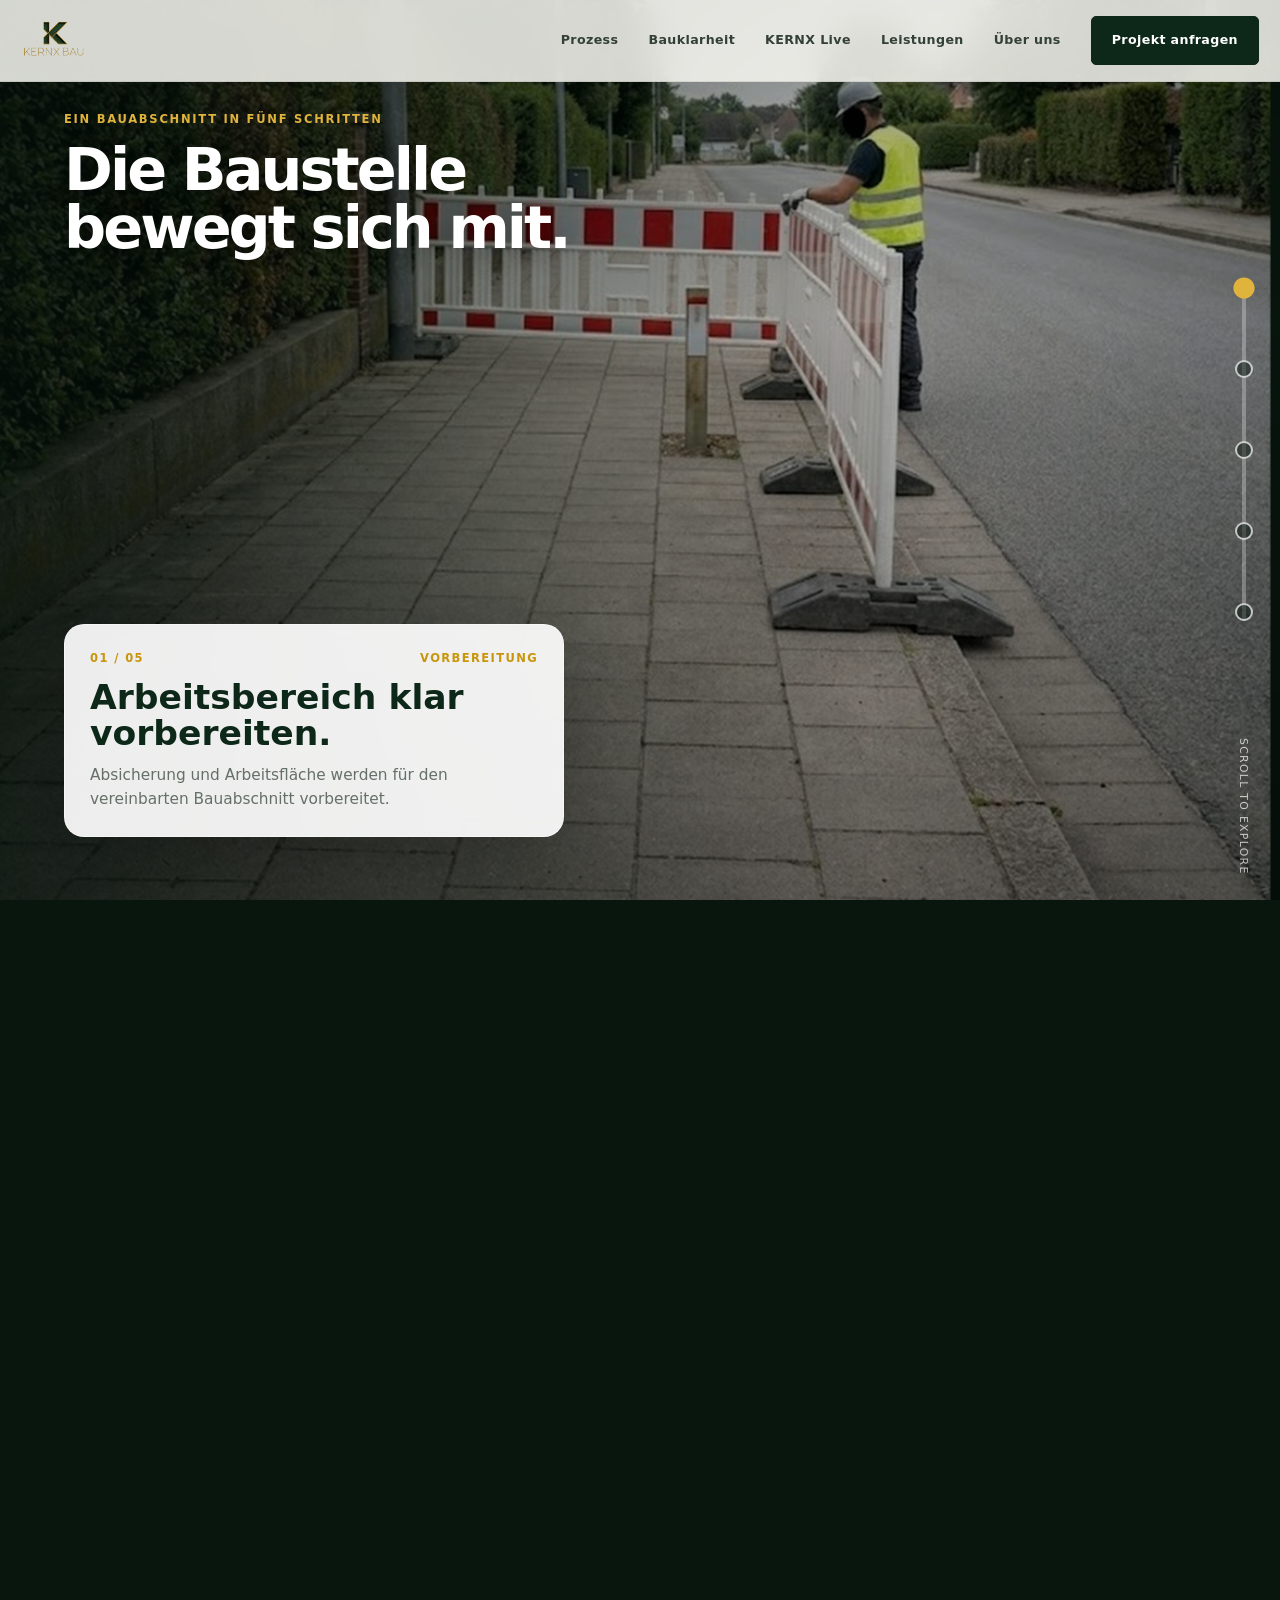
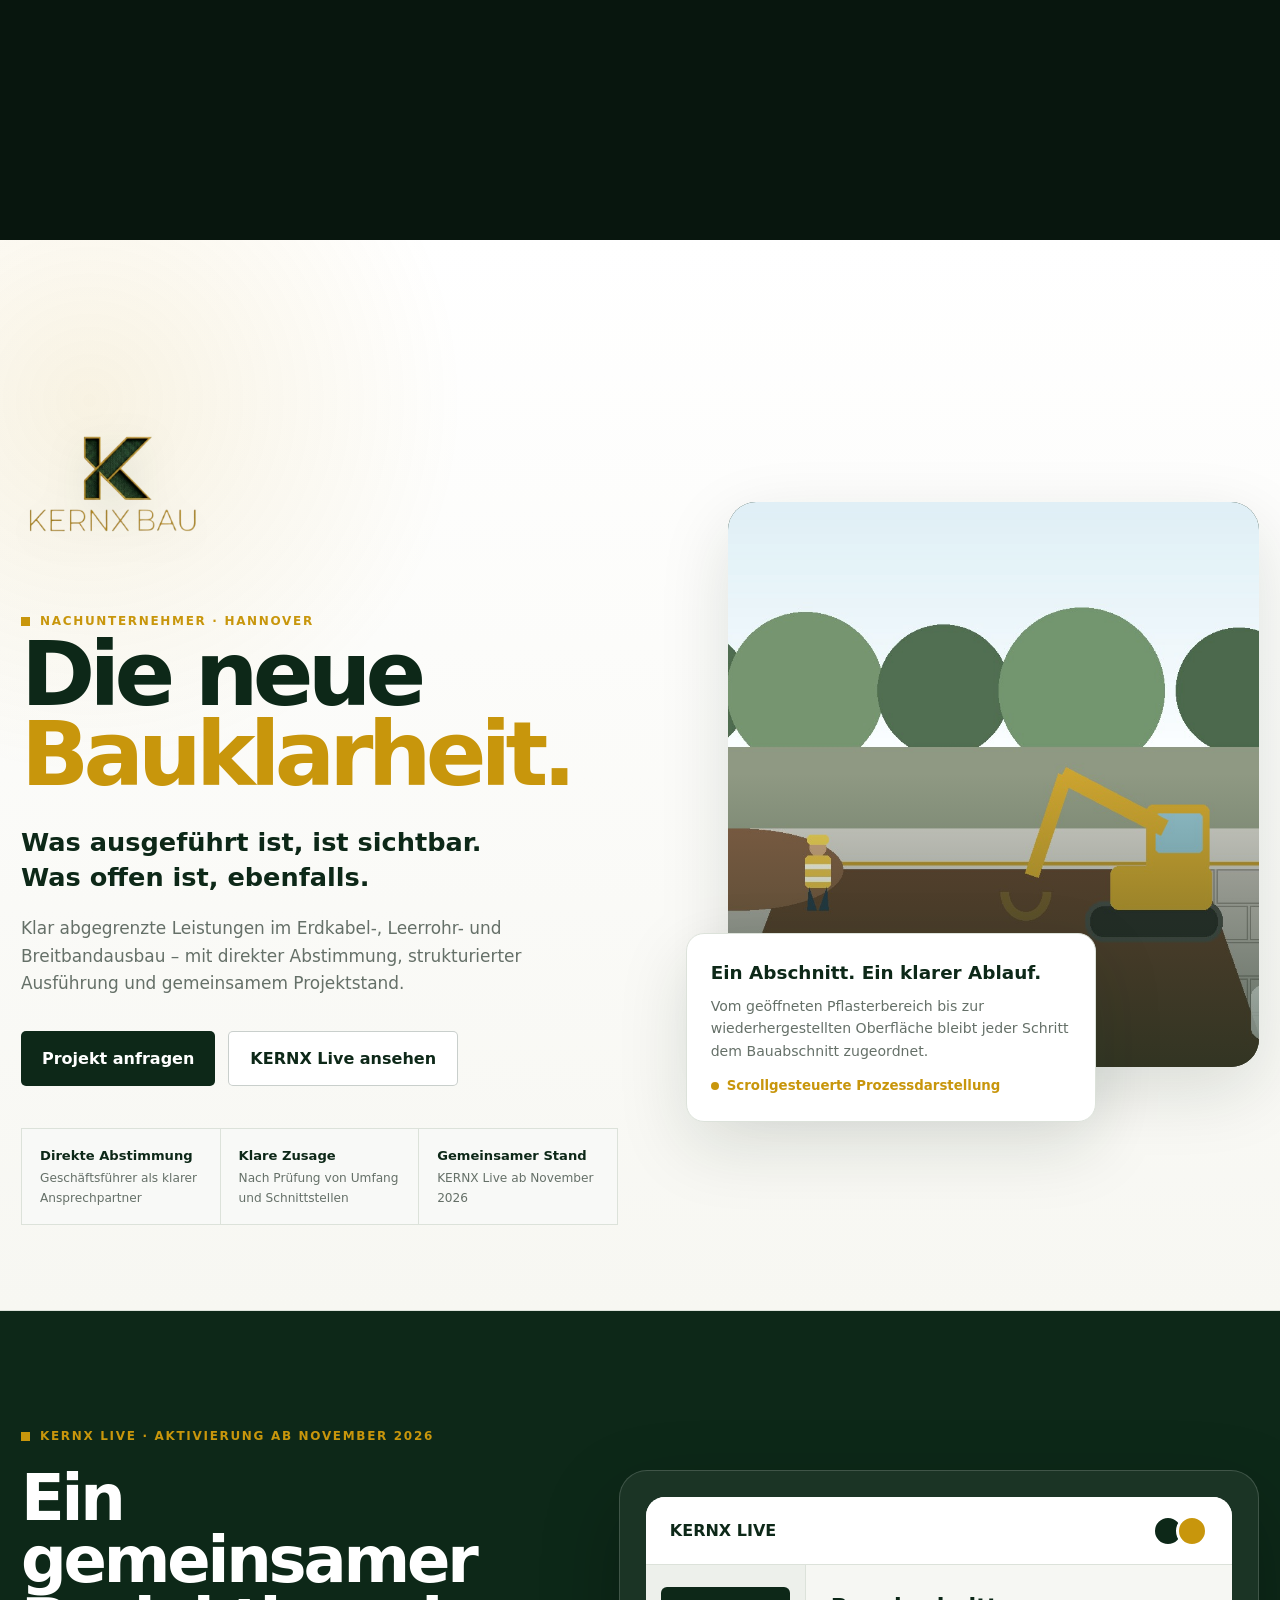
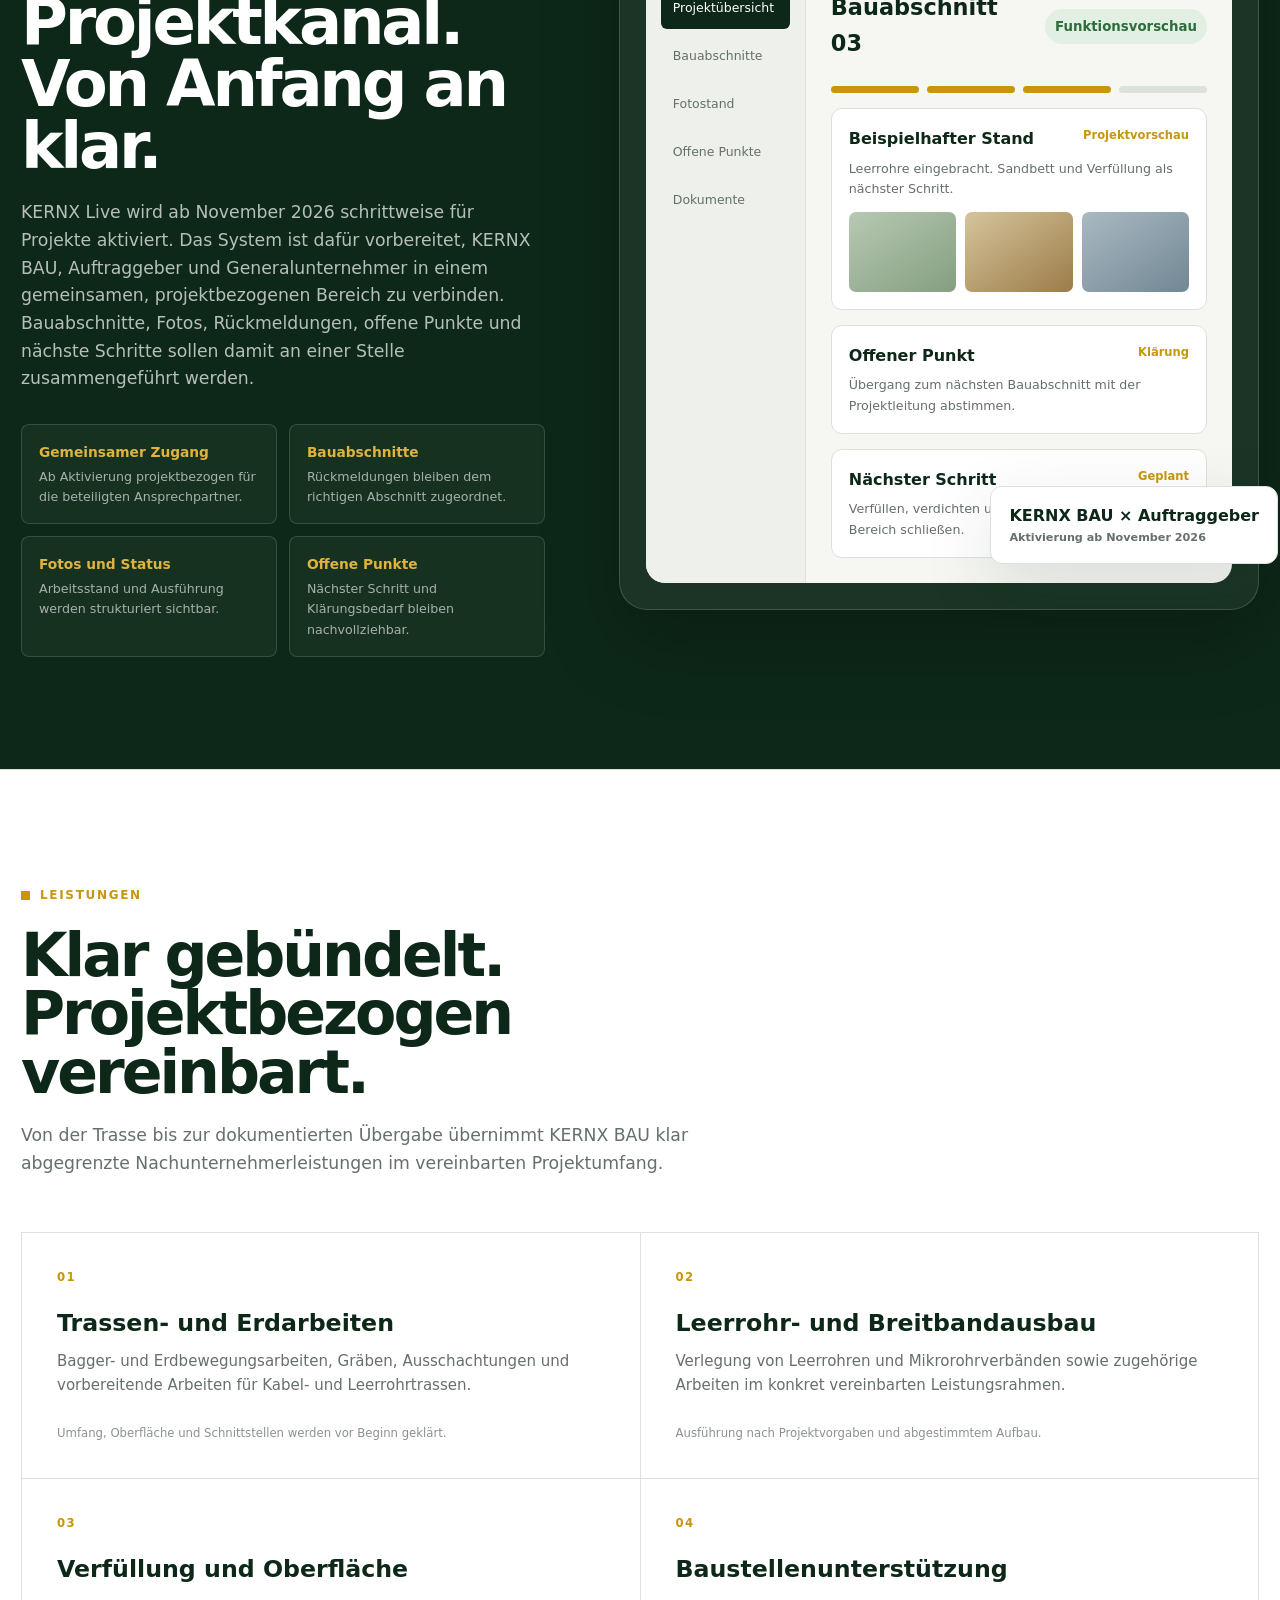
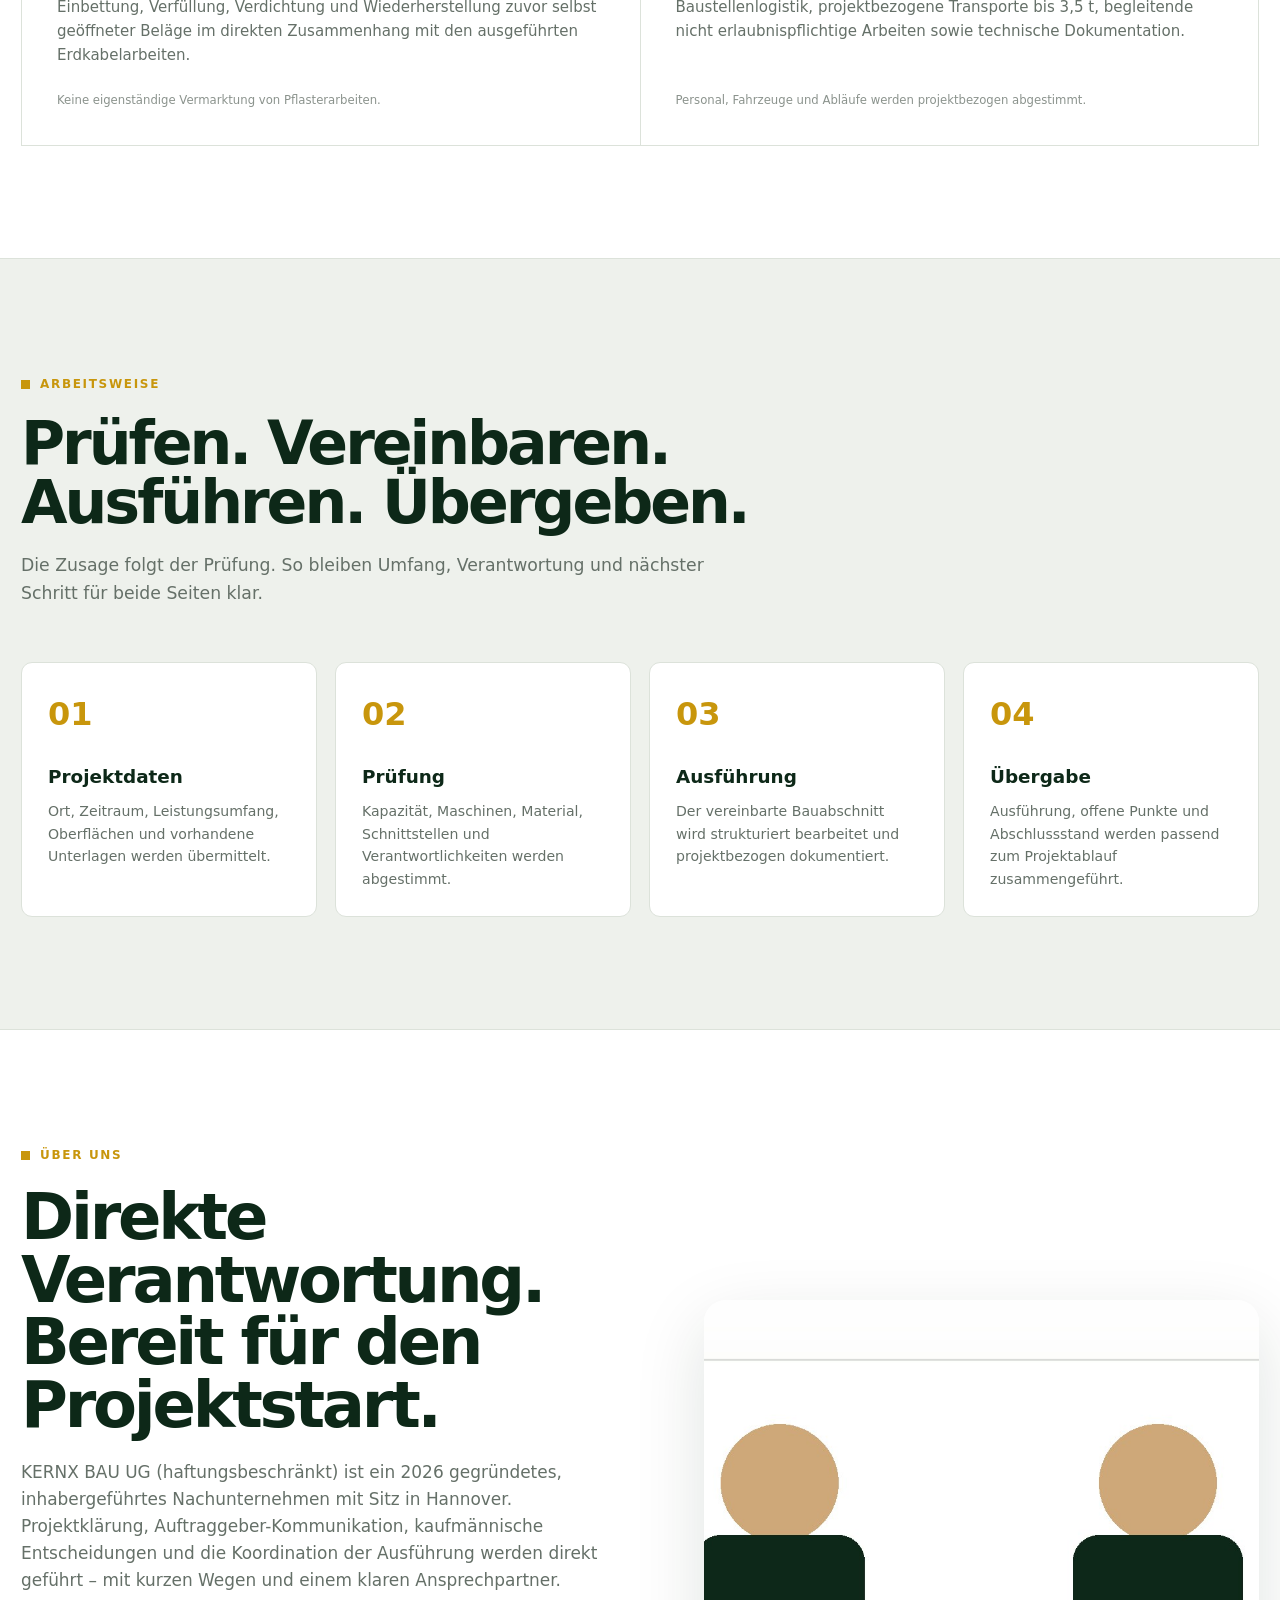
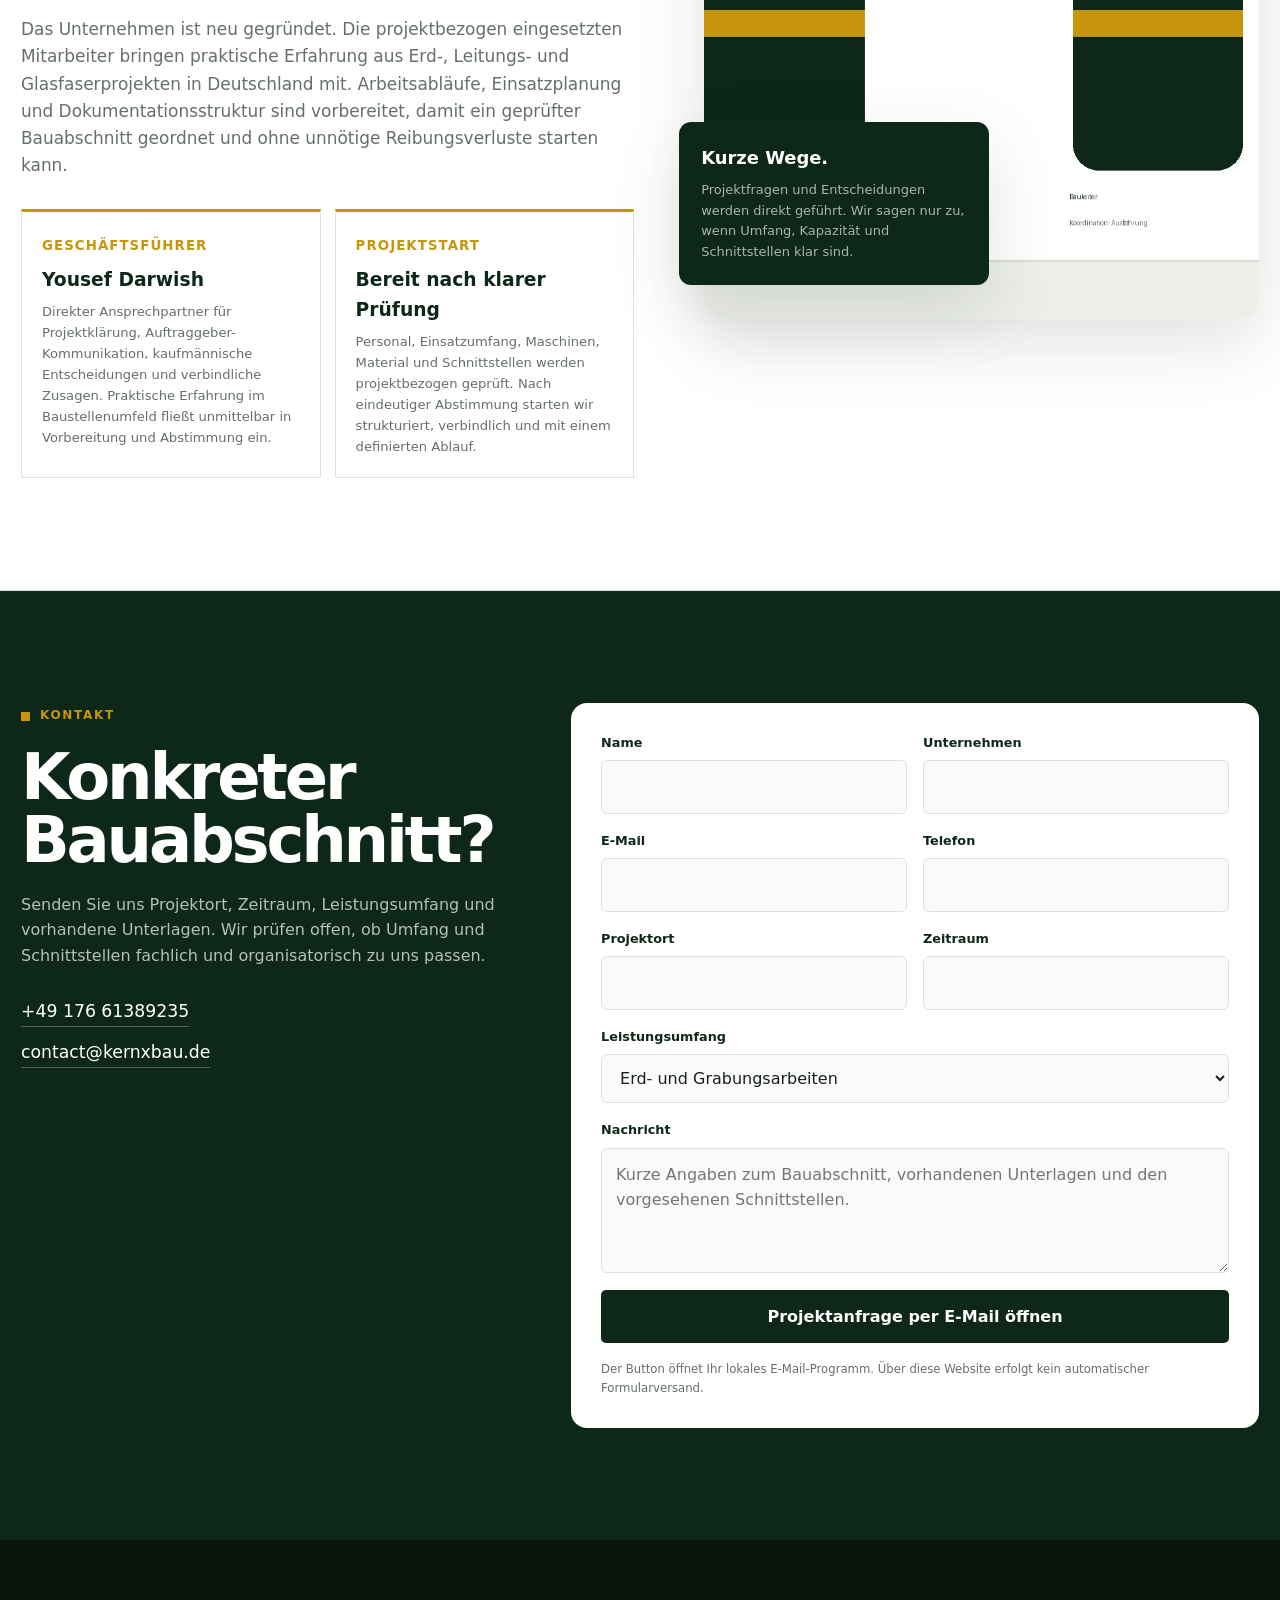
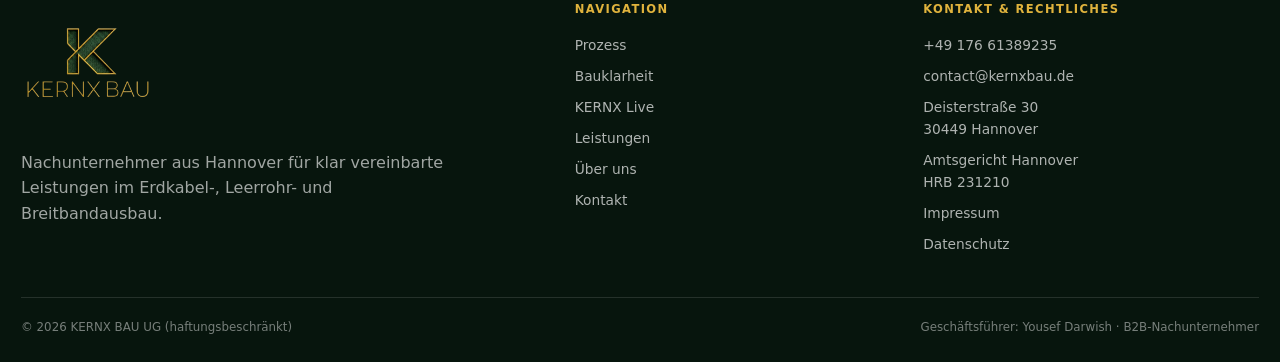
==== commit 941517eb: "Update print statement from 'Hello' to 'Goodbye'" ====
--- a/index.html
+++ b/index.html
@@ -1,47 +1,487 @@
 <!DOCTYPE html>
+
 <html lang="de">
 <head>
-  <meta charset="utf-8"/>
-  <meta name="viewport" content="width=device-width, initial-scale=1"/>
-  <meta name="robots" content="index,follow"/>
-  <title>Impressum | KERNX BAU</title>
-  <meta name="description" content="Impressum der KERNX BAU UG (haftungsbeschränkt)."/>
-  <link rel="canonical" href="https://kernxbau.de/impressum.html"/>
-  <style>
-    :root{--green:#0D2818;--gold:#C8960C;--paper:#f7f7f2;--ink:#142019;--muted:#657068;--line:#dce2da}
-    *{box-sizing:border-box}html{scroll-behavior:smooth}body{margin:0;background:var(--paper);color:var(--ink);font-family:Inter,ui-sans-serif,system-ui,-apple-system,BlinkMacSystemFont,"Segoe UI",sans-serif;line-height:1.7;-webkit-font-smoothing:antialiased}a{color:var(--green);text-underline-offset:3px}.wrap{width:min(860px,calc(100% - 36px));margin-inline:auto}.top{border-bottom:1px solid var(--line);background:#fff}.top-inner{min-height:78px;display:flex;align-items:center;justify-content:space-between;gap:24px}.brand{font-weight:900;letter-spacing:.05em;color:var(--green);text-decoration:none}.back{font-size:.9rem;font-weight:750}.legal{padding:76px 0 100px}.eyebrow{color:var(--gold);font-weight:850;font-size:.75rem;letter-spacing:.14em;text-transform:uppercase}.legal h1{margin:.35rem 0 1rem;color:var(--green);font-size:clamp(2.6rem,7vw,5rem);line-height:1;letter-spacing:-.05em}.lead{color:var(--muted);max-width:700px}.card{margin-top:36px;background:#fff;border:1px solid var(--line);padding:clamp(24px,5vw,44px);border-radius:12px}.card h2{color:var(--green);font-size:1.15rem;margin:2rem 0 .55rem}.card h2:first-child{margin-top:0}.card p{margin:.25rem 0}.footer{border-top:1px solid var(--line);padding:25px 0;color:var(--muted);font-size:.82rem}.footer-inner{display:flex;justify-content:space-between;gap:18px;flex-wrap:wrap}@media(max-width:600px){.legal{padding-top:52px}.top-inner{min-height:68px}}
+<meta charset="utf-8"/>
+<meta content="width=device-width, initial-scale=1" name="viewport"/>
+<title>KERNX BAU &#8212; Die neue Bauklarheit.</title>
+<meta content="KERNX BAU UG (haftungsbeschr&#228;nkt): Nachunternehmer aus Hannover f&#252;r Erdkabel-, Leerrohr- und Breitbandausbau, Erd- und Grabungsarbeiten, strukturierte Ausf&#252;hrung und gemeinsamen Projektstand." name="description"/>
+<meta content="index,follow" name="robots"/>
+<link href="https://kernxbau.de/" rel="canonical"/>
+<meta content="KERNX BAU &#8212; Die neue Bauklarheit." property="og:title"/>
+<meta content="Was ausgef&#252;hrt ist, ist sichtbar. Was offen ist, ebenfalls." property="og:description"/>
+<meta content="website" property="og:type"/>
+<meta content="https://kernxbau.de/" property="og:url"/>
+<meta content="#f7f7f2" name="theme-color"/>
+<script type="application/ld+json">
+{
+  "@context": "https://schema.org",
+  "@type": "Organization",
+  "name": "KERNX BAU UG (haftungsbeschr\u00e4nkt)",
+  "legalName": "KERNX BAU UG (haftungsbeschr\u00e4nkt)",
+  "url": "https://kernxbau.de/",
+  "email": "contact@kernxbau.de",
+  "telephone": "+49 176 61389235",
+  "identifier": "HRB 231210",
+  "address": {
+    "@type": "PostalAddress",
+    "streetAddress": "Deisterstra\u00dfe 30",
+    "postalCode": "30449",
+    "addressLocality": "Hannover",
+    "addressCountry": "DE"
+  }
+}
+</script>
+<style>
+    :root{
+      --green:#0D2818;
+      --green-2:#153e27;
+      --green-3:#e8efe9;
+      --gold:#C8960C;
+      --gold-2:#e0b33d;
+      --paper:#f7f7f2;
+      --white:#ffffff;
+      --ink:#142019;
+      --muted:#657068;
+      --line:#dce2da;
+      --soft:#eef1ec;
+      --shadow:0 24px 70px rgba(13,40,24,.13);
+      --header:82px;
+      --container:1240px;
+      --ease:cubic-bezier(.2,.7,.25,1);
+    }
+    *{box-sizing:border-box;margin:0;padding:0}
+    html{scroll-behavior:smooth}
+    body{
+      background:var(--paper);color:var(--ink);
+      font-family:Inter,ui-sans-serif,system-ui,-apple-system,BlinkMacSystemFont,"Segoe UI",sans-serif;
+      line-height:1.6;overflow-x:hidden;-webkit-font-smoothing:antialiased
+    }
+    body.menu-open{overflow:hidden}
+    img{display:block;max-width:100%}
+    a{color:inherit;text-decoration:none}
+    button,input,textarea,select{font:inherit}
+    button{cursor:pointer}
+    .container{width:min(var(--container),calc(100% - 42px));margin-inline:auto}
+    .skip{position:absolute;left:18px;top:-70px;background:var(--gold);color:#10150f;padding:12px 16px;z-index:999;border-radius:4px}
+    .skip:focus{top:18px}
+    :focus-visible{outline:2px solid var(--gold);outline-offset:3px}
+
+
+    /* Opening logo / Seitenintro */
+    body.intro-active{overflow:hidden}
+    .site-intro{
+      position:fixed;inset:0;z-index:10000;display:grid;place-items:center;
+      background:
+        radial-gradient(circle at 50% 46%,rgba(200,150,12,.14),transparent 28%),
+        linear-gradient(145deg,#07150d,#0D2818 60%,#07150d);
+      opacity:1;visibility:visible;transition:opacity .72s var(--ease),visibility .72s var(--ease)
+    }
+    .site-intro.is-hidden{opacity:0;visibility:hidden;pointer-events:none}
+    .intro-logo-wrap{display:flex;flex-direction:column;align-items:center;gap:22px;transform:translateY(14px) scale(.88);opacity:0;animation:introLogo 1.05s .12s var(--ease) forwards}
+    .intro-logo-wrap img{width:min(300px,68vw);height:auto;filter:drop-shadow(0 22px 45px rgba(0,0,0,.42))}
+    .intro-line{width:min(340px,68vw);height:1px;background:linear-gradient(90deg,transparent,var(--gold-2),transparent);transform:scaleX(0);animation:introLine .85s .65s var(--ease) forwards}
+    .intro-claim{color:rgba(255,255,255,.78);font-size:.72rem;font-weight:800;letter-spacing:.18em;text-transform:uppercase;opacity:0;animation:introText .6s .82s forwards}
+    .intro-skip{position:absolute;right:22px;bottom:20px;border:0;background:transparent;color:rgba(255,255,255,.52);font-size:.72rem;letter-spacing:.08em;padding:10px}
+    @keyframes introLogo{to{opacity:1;transform:translateY(0) scale(1)}}
+    @keyframes introLine{to{transform:scaleX(1)}}
+    @keyframes introText{to{opacity:1}}
+
+    /* Header */
+    .site-header{
+      position:fixed;inset:0 0 auto;z-index:100;height:var(--header);
+      background:rgba(247,247,242,.86);backdrop-filter:blur(16px);
+      border-bottom:1px solid rgba(13,40,24,.09);transition:.25s var(--ease)
+    }
+    .site-header.scrolled{height:72px;background:rgba(255,255,255,.94);box-shadow:0 8px 30px rgba(13,40,24,.06)}
+    .nav{height:100%;display:flex;align-items:center;justify-content:space-between;gap:28px}
+    .brand{display:flex;align-items:center;min-width:180px}
+    .brand img{width:118px;height:66px;object-fit:contain;object-position:left center}
+    .nav-links{display:flex;align-items:center;gap:30px}
+    .nav-links a{font-size:.79rem;font-weight:720;color:#334038;letter-spacing:.03em;position:relative;padding:10px 0}
+    .nav-links a:not(.nav-cta)::after{content:"";position:absolute;left:0;bottom:5px;width:100%;height:2px;background:var(--gold);transform:scaleX(0);transform-origin:left;transition:.25s var(--ease)}
+    .nav-links a:hover::after{transform:scaleX(1)}
+    .nav-cta,.btn-primary{display:inline-flex;align-items:center;justify-content:center;background:var(--green);color:#fff!important;border:1px solid var(--green);padding:13px 20px!important;border-radius:5px;font-weight:760;transition:.22s var(--ease)}
+    .nav-cta:hover,.btn-primary:hover{background:var(--green-2);transform:translateY(-2px)}
+    .menu-btn{display:none;width:46px;height:46px;border:1px solid var(--line);background:#fff;color:var(--green);border-radius:6px;align-items:center;justify-content:center}
+    .menu-btn span,.menu-btn span::before,.menu-btn span::after{display:block;width:20px;height:2px;background:currentColor;position:relative;transition:.22s}
+    .menu-btn span::before,.menu-btn span::after{content:"";position:absolute;left:0}.menu-btn span::before{top:-6px}.menu-btn span::after{top:6px}
+    .menu-btn[aria-expanded="true"] span{background:transparent}.menu-btn[aria-expanded="true"] span::before{transform:rotate(45deg) translate(4px,5px)}.menu-btn[aria-expanded="true"] span::after{transform:rotate(-45deg) translate(4px,-5px)}
+    .mobile-menu{position:fixed;inset:var(--header) 0 0;background:rgba(247,247,242,.99);z-index:95;padding:42px 24px;display:flex;flex-direction:column;gap:22px;opacity:0;visibility:hidden;transform:translateY(-10px);transition:.22s var(--ease)}
+    .mobile-menu.open{opacity:1;visibility:visible;transform:none}.mobile-menu a{font-size:1.6rem;font-weight:800;color:var(--green)}.mobile-menu .nav-cta{font-size:1rem;width:max-content}
+
+    /* Common */
+    .eyebrow{display:inline-flex;align-items:center;gap:10px;font-size:.75rem;font-weight:850;letter-spacing:.14em;text-transform:uppercase;color:var(--gold)}
+    .eyebrow::before{content:"";width:9px;height:9px;background:var(--gold)}
+    .section{padding:112px 0;border-top:1px solid var(--line)}
+    .section.white{background:#fff}.section.green{background:var(--green);color:#fff}.section.soft{background:var(--soft)}
+    .section-head{max-width:760px;margin-bottom:54px}.section-title{font-size:clamp(2.35rem,4.7vw,5.2rem);line-height:.98;letter-spacing:-.05em;color:var(--green);margin-top:18px;font-weight:850}.section.green .section-title{color:#fff}
+    .section-lede{font-size:1.08rem;color:var(--muted);max-width:700px;margin-top:20px}.section.green .section-lede{color:rgba(255,255,255,.7)}
+    .btn{min-height:50px;padding:14px 21px;border-radius:5px;display:inline-flex;align-items:center;justify-content:center;border:1px solid transparent;font-weight:760;transition:.22s var(--ease)}
+    .btn-secondary{background:#fff;border-color:rgba(13,40,24,.22);color:var(--green)}.btn-secondary:hover{border-color:var(--gold);color:var(--gold);transform:translateY(-2px)}
+
+    /* Hero */
+    .hero{min-height:100svh;padding:calc(var(--header) + 76px) 0 85px;background:radial-gradient(circle at 7% 15%,rgba(200,150,12,.11),transparent 25%),linear-gradient(180deg,#fff 0%,var(--paper) 100%);display:flex;align-items:center}
+    .hero-grid{display:grid;grid-template-columns:1.02fr .98fr;gap:68px;align-items:center}
+    .hero-logo{width:185px;margin-bottom:25px;filter:drop-shadow(0 10px 20px rgba(13,40,24,.09))}
+    .hero h1{font-size:clamp(3.2rem,7vw,7.5rem);line-height:.9;letter-spacing:-.065em;color:var(--green);max-width:790px}
+    .hero h1 span{display:block;color:var(--gold)}
+    .hero-promise{font-size:clamp(1.22rem,2vw,1.72rem);font-weight:680;line-height:1.38;color:var(--green);margin-top:30px}
+    .hero-promise span{display:block}
+    .hero-copy{max-width:650px;color:var(--muted);font-size:1.06rem;margin-top:20px}
+    .hero-actions{display:flex;gap:13px;flex-wrap:wrap;margin-top:34px}
+    .hero-trust{display:grid;grid-template-columns:repeat(3,1fr);gap:1px;background:var(--line);border:1px solid var(--line);margin-top:42px;max-width:760px}
+    .hero-trust div{background:rgba(255,255,255,.8);padding:16px 18px}.hero-trust b{display:block;color:var(--green);font-size:.82rem}.hero-trust span{display:block;color:var(--muted);font-size:.76rem;margin-top:3px}
+    .hero-visual{position:relative;min-height:620px}
+    .hero-photo{position:absolute;inset:0 0 55px 42px;border-radius:28px;overflow:hidden;box-shadow:var(--shadow);background:var(--green)}
+    .hero-photo img{width:100%;height:100%;object-fit:cover;filter:saturate(.75) contrast(1.04)}
+    .hero-photo::after{content:"";position:absolute;inset:0;background:linear-gradient(180deg,transparent 48%,rgba(13,40,24,.55))}
+    .hero-float{position:absolute;left:0;bottom:0;width:min(410px,88%);background:#fff;border:1px solid var(--line);box-shadow:var(--shadow);padding:24px;border-radius:18px}
+    .hero-float strong{font-size:1.15rem;color:var(--green)}.hero-float p{color:var(--muted);font-size:.88rem;margin-top:7px}.hero-float small{display:flex;align-items:center;gap:8px;color:var(--gold);font-weight:800;margin-top:13px}.hero-float small::before{content:"";width:8px;height:8px;background:var(--gold);border-radius:50%}
+
+    /* Scroll-driven photo sequence - first section */
+    .story{height:560vh;position:relative;background:#08160e;border-top:0}
+    .story-sticky{position:sticky;top:0;height:100vh;overflow:hidden;background:#08160e}
+    .scene-viewport{position:absolute;inset:0;overflow:hidden;background:#08160e}
+    .story-images{position:absolute;inset:0;overflow:hidden;background:#08160e}
+    .story-image{
+      position:absolute;inset:-2.5%;width:105%;height:105%;object-fit:cover;object-position:center;
+      opacity:0;transform:translate3d(0,0,0) scale(1.035);will-change:opacity,transform;
+      filter:saturate(.88) contrast(1.04) brightness(.88)
+    }
+    .story-image:first-child{opacity:1}
+    .story-image:nth-child(1){object-position:center center}
+    .story-image:nth-child(2){object-position:center center}
+    .story-image:nth-child(3){object-position:center center}
+    .story-image:nth-child(4){object-position:center center}
+    .story-image:nth-child(5){object-position:center center}
+    .story-shade{
+      position:absolute;inset:0;z-index:2;pointer-events:none;
+      background:
+        linear-gradient(90deg,rgba(5,17,10,.72) 0%,rgba(5,17,10,.38) 37%,rgba(5,17,10,.08) 68%,rgba(5,17,10,.22) 100%),
+        linear-gradient(180deg,rgba(0,0,0,.30) 0%,transparent 35%,rgba(0,0,0,.38) 100%)
+    }
+    .story-ui{position:absolute;inset:0;z-index:10;pointer-events:none}
+    .story-title{position:absolute;left:clamp(20px,5vw,80px);top:110px;max-width:560px}
+    .story-title .overline{font-size:.72rem;font-weight:900;color:var(--gold-2);letter-spacing:.15em;text-transform:uppercase}
+    .story-title h2{font-size:clamp(2.25rem,4.6vw,5rem);line-height:.97;letter-spacing:-.05em;color:#fff;margin-top:13px;text-shadow:0 3px 24px rgba(0,0,0,.35)}
+    .stage-card{position:absolute;left:clamp(20px,5vw,80px);bottom:clamp(28px,7vh,85px);width:min(500px,calc(100% - 40px));background:rgba(255,255,255,.92);backdrop-filter:blur(15px);border:1px solid rgba(255,255,255,.42);box-shadow:0 24px 70px rgba(0,0,0,.25);border-radius:20px;padding:24px 25px;transition:opacity .24s,transform .24s}
+    .stage-meta{display:flex;justify-content:space-between;color:var(--gold);font-size:.72rem;font-weight:900;letter-spacing:.12em;text-transform:uppercase}
+    .stage-card h3{font-size:clamp(1.55rem,2.7vw,2.6rem);line-height:1.02;color:var(--green);margin-top:13px}
+    .stage-card p{color:var(--muted);margin-top:12px;font-size:.96rem}
+    .progress{position:absolute;right:34px;top:50%;transform:translateY(-50%);height:38vh;width:4px;border-radius:4px;background:rgba(255,255,255,.28)}
+    .progress span{display:block;width:100%;height:0;background:var(--gold-2);border-radius:4px}
+    .progress-dots{position:absolute;right:27px;top:31%;height:38vh;display:flex;flex-direction:column;justify-content:space-between}
+    .progress-dots i{width:18px;height:18px;border-radius:50%;border:2px solid rgba(255,255,255,.72);background:rgba(8,22,14,.48);transition:.2s}
+    .progress-dots i.active{background:var(--gold-2);border-color:var(--gold-2);transform:scale(1.18)}
+    .scroll-label{position:absolute;right:28px;bottom:25px;color:rgba(255,255,255,.7);font-size:.68rem;text-transform:uppercase;letter-spacing:.12em;writing-mode:vertical-rl}
+
+    /* KERNX Live */
+    .live-grid{display:grid;grid-template-columns:.9fr 1.1fr;gap:74px;align-items:center}
+    .live-copy h2{font-size:clamp(2.55rem,5vw,5.6rem);line-height:.97;letter-spacing:-.05em;color:#fff;margin-top:18px}.live-copy p{font-size:1.08rem;color:rgba(255,255,255,.7);margin-top:22px;max-width:620px}
+    .live-points{display:grid;grid-template-columns:1fr 1fr;gap:12px;margin-top:31px}.live-point{border:1px solid rgba(255,255,255,.14);background:rgba(255,255,255,.045);padding:16px 17px;border-radius:8px}.live-point b{display:block;color:var(--gold-2);font-size:.86rem}.live-point span{display:block;color:rgba(255,255,255,.62);font-size:.79rem;margin-top:4px}
+    .app-shell{position:relative;padding:26px;border:1px solid rgba(255,255,255,.16);border-radius:28px;background:rgba(255,255,255,.06);box-shadow:0 30px 80px rgba(0,0,0,.24)}
+    .app-window{background:#f6f7f3;border-radius:19px;overflow:hidden;color:var(--ink);min-height:540px}.app-top{height:68px;background:#fff;border-bottom:1px solid var(--line);display:flex;align-items:center;justify-content:space-between;padding:0 24px}.app-top b{color:var(--green)}.app-users{display:flex;align-items:center}.app-users i{width:32px;height:32px;border-radius:50%;background:var(--green);border:3px solid #fff;margin-left:-8px}.app-users i:nth-child(2){background:var(--gold)}
+    .app-body{display:grid;grid-template-columns:160px 1fr;min-height:472px}.app-side{padding:22px 15px;background:#edf0eb;border-right:1px solid var(--line)}.app-side span{display:block;padding:11px 12px;border-radius:6px;color:var(--muted);font-size:.78rem;margin-bottom:6px}.app-side span.active{background:var(--green);color:#fff}
+    .app-content{padding:25px}.app-content-head{display:flex;justify-content:space-between;align-items:center;gap:20px}.app-content-head h3{color:var(--green);font-size:1.4rem}.app-content-head small{padding:7px 10px;background:#e1f0e3;color:#2e6b3d;border-radius:999px;font-weight:760}
+    .app-route{display:grid;grid-template-columns:repeat(4,1fr);gap:8px;margin-top:24px}.app-route div{height:7px;border-radius:8px;background:#dce2db}.app-route div.done{background:var(--gold)}
+    .app-card{background:#fff;border:1px solid var(--line);padding:17px;border-radius:11px;margin-top:15px}.app-card-head{display:flex;justify-content:space-between;gap:20px}.app-card-head b{color:var(--green)}.app-card-head span{font-size:.72rem;color:var(--gold);font-weight:800}.app-card p{font-size:.79rem;color:var(--muted);margin-top:7px}.app-photo-row{display:grid;grid-template-columns:repeat(3,1fr);gap:9px;margin-top:13px}.app-photo-row i{display:block;aspect-ratio:1.35;border-radius:7px;background:linear-gradient(145deg,#b7c9b3,#849e80)}.app-photo-row i:nth-child(2){background:linear-gradient(145deg,#d5c49c,#9c7c48)}.app-photo-row i:nth-child(3){background:linear-gradient(145deg,#aab9c2,#718794)}
+    .app-link{position:absolute;right:-20px;bottom:45px;background:#fff;color:var(--green);border:1px solid var(--line);box-shadow:var(--shadow);padding:16px 18px;border-radius:12px;font-weight:820}.app-link span{display:block;color:var(--muted);font-size:.7rem;font-weight:600}
+
+    /* Services */
+    .services-grid{display:grid;grid-template-columns:repeat(2,1fr);border:1px solid var(--line);background:var(--line);gap:1px}.service{background:#fff;padding:35px;min-height:245px;display:flex;flex-direction:column;transition:.25s var(--ease)}.service:hover{background:var(--green);color:#fff}.service-no{font-size:.73rem;font-weight:900;letter-spacing:.12em;color:var(--gold)}.service h3{font-size:1.48rem;line-height:1.12;color:var(--green);margin-top:24px}.service:hover h3{color:#fff}.service p{color:var(--muted);font-size:.94rem;margin-top:12px}.service:hover p{color:rgba(255,255,255,.68)}.service small{margin-top:auto;padding-top:24px;color:#8b938d;font-size:.73rem}.service:hover small{color:rgba(255,255,255,.5)}
+
+
+    /* Image gallery - replace local files, keep the filenames */
+    .gallery-grid{display:grid;grid-template-columns:repeat(12,1fr);grid-auto-rows:150px;gap:14px}
+    .gallery-item{position:relative;overflow:hidden;border-radius:16px;background:var(--green);box-shadow:0 12px 34px rgba(13,40,24,.09)}
+    .gallery-item:nth-child(1){grid-column:span 7;grid-row:span 3}.gallery-item:nth-child(2){grid-column:span 5;grid-row:span 2}.gallery-item:nth-child(3){grid-column:span 5;grid-row:span 2}.gallery-item:nth-child(4){grid-column:span 4;grid-row:span 2}.gallery-item:nth-child(5){grid-column:span 4;grid-row:span 2}.gallery-item:nth-child(6){grid-column:span 4;grid-row:span 2}
+    .gallery-item img{width:100%;height:100%;object-fit:cover;transition:transform .55s var(--ease);filter:saturate(.8) contrast(1.03)}.gallery-item:hover img{transform:scale(1.035)}
+    .gallery-caption{position:absolute;inset:auto 0 0;padding:36px 18px 16px;color:#fff;background:linear-gradient(transparent,rgba(7,21,13,.78));font-size:.8rem;font-weight:750}
+
+    /* Workflow */
+    .workflow{display:grid;grid-template-columns:repeat(4,1fr);gap:18px}.work-step{background:#fff;border:1px solid var(--line);padding:26px;border-radius:11px}.work-step b{font-size:2rem;color:var(--gold)}.work-step h3{font-size:1.15rem;color:var(--green);margin-top:22px}.work-step p{font-size:.88rem;color:var(--muted);margin-top:9px}
+
+    /* Company */
+    .company-grid{display:grid;grid-template-columns:1.05fr .95fr;gap:70px;align-items:center}.company-copy h2{font-size:clamp(2.55rem,5vw,5.6rem);line-height:.98;letter-spacing:-.05em;color:var(--green);margin-top:18px}.company-copy>p{font-size:1.06rem;color:var(--muted);margin-top:22px;max-width:650px}.roles{display:grid;grid-template-columns:1fr 1fr;gap:14px;margin-top:30px}.role{border-top:3px solid var(--gold);background:#fff;border-left:1px solid var(--line);border-right:1px solid var(--line);border-bottom:1px solid var(--line);padding:20px}.role small{color:var(--gold);font-weight:850;text-transform:uppercase;letter-spacing:.08em}.role h3{color:var(--green);margin-top:7px}.role p{color:var(--muted);font-size:.82rem;margin-top:6px}.company-image{position:relative}.company-image img{width:100%;height:620px;object-fit:cover;border-radius:22px;box-shadow:var(--shadow)}.company-note{position:absolute;left:-25px;bottom:35px;width:310px;background:var(--green);color:#fff;padding:22px;border-radius:12px;box-shadow:var(--shadow)}.company-note strong{font-size:1.12rem}.company-note p{color:rgba(255,255,255,.65);font-size:.81rem;margin-top:7px}
+
+    /* Contact */
+    .contact-grid{display:grid;grid-template-columns:.82fr 1.18fr;gap:72px}.contact-copy h2{font-size:clamp(2.5rem,5vw,5.5rem);line-height:.98;letter-spacing:-.05em;margin-top:18px}.contact-copy p{color:rgba(255,255,255,.7);margin-top:20px}.direct-links{display:flex;flex-direction:column;align-items:flex-start;gap:12px;margin-top:30px}.direct-links a{font-size:1.08rem;border-bottom:1px solid rgba(255,255,255,.27)}
+    .form{background:#fff;color:var(--ink);padding:30px;border-radius:16px;display:flex;flex-direction:column;gap:17px}.form-row{display:grid;grid-template-columns:1fr 1fr;gap:16px}.field{display:flex;flex-direction:column;gap:7px}.field label{font-size:.8rem;font-weight:750;color:var(--green)}.field input,.field textarea,.field select{border:1px solid var(--line);background:#fafbf8;color:var(--ink);padding:13px 14px;border-radius:6px;outline:none}.field input:focus,.field textarea:focus,.field select:focus{border-color:var(--gold)}.field textarea{min-height:125px;resize:vertical}.form-note{font-size:.73rem;color:var(--muted)}
+
+    /* Footer */
+    footer{background:#07150d;color:#fff;padding:60px 0 25px}.footer-grid{display:grid;grid-template-columns:1.35fr .8fr .9fr;gap:50px}.footer-brand img{width:135px;filter:brightness(1.12)}.footer-brand p{max-width:430px;color:rgba(255,255,255,.62);margin-top:15px}.footer-title{color:var(--gold-2);text-transform:uppercase;font-size:.72rem;font-weight:900;letter-spacing:.12em}.footer-links{display:flex;flex-direction:column;gap:9px;color:rgba(255,255,255,.68);font-size:.86rem;margin-top:16px}.footer-bottom{margin-top:42px;padding-top:20px;border-top:1px solid rgba(255,255,255,.12);display:flex;justify-content:space-between;gap:18px;flex-wrap:wrap;color:rgba(255,255,255,.45);font-size:.74rem}
+
+    @media(max-width:1050px){
+      .nav-links{display:none}.menu-btn{display:flex}
+      .hero-grid,.live-grid,.company-grid,.contact-grid{grid-template-columns:1fr}
+      .hero-visual{min-height:560px}.hero-photo{left:0}
+      .company-image{max-width:760px}.company-note{left:18px}
+      .workflow{grid-template-columns:repeat(2,1fr)}
+      .gallery-grid{grid-auto-rows:130px}
+    }
+    @media(max-width:760px){
+      :root{--header:70px}.container{width:min(var(--container),calc(100% - 28px))}.brand img{width:98px;height:58px}
+      .section{padding:82px 0}.hero{padding-top:115px}.hero-logo{width:145px}.hero h1{font-size:clamp(3.2rem,15vw,5.6rem)}
+      .hero-trust{grid-template-columns:1fr}.hero-visual{min-height:460px}.hero-photo{inset:0 0 48px 0;border-radius:20px}.hero-float{padding:18px}
+      .story{height:500vh}.story-title{top:86px;max-width:82%}.story-title h2{font-size:2.55rem}.progress,.progress-dots,.scroll-label{display:none}.stage-card{bottom:18px;padding:18px}
+      .world{width:800vw}.zone{width:100vw}.z1{left:0}.z2{left:100vw}.z3{left:200vw}.z4{left:300vw}.z5{left:400vw}.z6{left:500vw}.z7{left:600vw}.z8{left:700vw}
+      .worker{transform:scale(.8)}.excavator{transform:scale(.78);transform-origin:left bottom}.report-card{transform:scale(.76);transform-origin:left top}
+      .gallery-grid{grid-template-columns:1fr;grid-auto-rows:260px}.gallery-item:nth-child(n){grid-column:auto;grid-row:auto}
+      .live-points,.services-grid,.roles,.form-row{grid-template-columns:1fr}.app-shell{padding:12px}.app-body{grid-template-columns:1fr}.app-side{display:none}.app-link{right:8px;bottom:22px}.app-window{min-height:480px}.app-content{padding:18px}
+      .workflow{grid-template-columns:1fr}.company-image img{height:470px}.company-note{position:relative;left:auto;bottom:auto;width:auto;margin:-35px 16px 0}
+      .footer-grid{grid-template-columns:1fr}
+    }
+
+    @media(max-width:760px){
+      .story-image{inset:-1%;width:102%;height:102%;object-position:center center}
+      .story-shade{background:linear-gradient(180deg,rgba(5,17,10,.56) 0%,rgba(5,17,10,.10) 42%,rgba(5,17,10,.64) 100%)}
+      .story-title{max-width:88%}
+    }
+    @media(prefers-reduced-motion:reduce){html{scroll-behavior:auto}*{transition:none!important}.story-image{will-change:auto}.intro-logo-wrap,.intro-line,.intro-claim{animation:none;opacity:1;transform:none}}
   </style>
 </head>
-<body>
-  <header class="top">
-    <div class="wrap top-inner">
-      <a class="brand" href="index.html">KERNX BAU</a>
-      <a class="back" href="index.html">Zurück zur Website</a>
-    </div>
-  </header>
-  <main class="legal">
-    <div class="wrap">
-      <div class="eyebrow">Rechtliche Angaben</div>
-      <h1>Impressum</h1>
-      <p class="lead">Angaben gemäß § 5 Digitale-Dienste-Gesetz (DDG).</p>
-      <section class="card" aria-label="Anbieterkennzeichnung">
-        <h2>Diensteanbieter</h2>
-        <p><strong>KERNX BAU UG (haftungsbeschränkt)</strong></p>
-        <p>Deisterstraße 30<br/>30449 Hannover<br/>Deutschland</p>
-
-        <h2>Vertretungsberechtigter Geschäftsführer</h2>
-        <p>Yousef Darwish</p>
-
-        <h2>Kontakt</h2>
-        <p>Telefon: <a href="tel:+4917661389235">+49 176 61389235</a><br/>E-Mail: <a href="mailto:contact@kernxbau.de">contact@kernxbau.de</a></p>
-
-        <h2>Registereintrag</h2>
-        <p>Registergericht: Amtsgericht Hannover<br/>Registernummer: HRB 231210</p>
-      </section>
-    </div>
-  </main>
-  <footer class="footer">
-    <div class="wrap footer-inner"><span>© 2026 KERNX BAU UG (haftungsbeschränkt)</span><a href="datenschutz.html">Datenschutz</a></div>
-  </footer>
+<body class="intro-active">
+<div aria-label="KERNX BAU l&#228;dt" class="site-intro" id="siteIntro">
+<div class="intro-logo-wrap">
+<img alt="KERNX BAU" src="kernx-bau-logo.png"/>
+<div class="intro-line"></div>
+<div class="intro-claim">Die neue Bauklarheit.</div>
+</div>
+<button class="intro-skip" id="introSkip" type="button">&#220;berspringen</button>
+</div>
+<a class="skip" href="#main">Zum Inhalt springen</a>
+<header class="site-header" id="header">
+<div class="container nav">
+<a aria-label="KERNX BAU Startseite" class="brand" href="#prozess"><img alt="KERNX BAU" src="kernx-bau-logo.png"/></a>
+<nav aria-label="Hauptnavigation" class="nav-links">
+<a href="#prozess">Prozess</a><a href="#bauklarheit">Bauklarheit</a><a href="#kernx-live">KERNX Live</a><a href="#leistungen">Leistungen</a><a href="#ueber-uns">&#220;ber uns</a><a class="nav-cta" href="#kontakt">Projekt anfragen</a>
+</nav>
+<button aria-expanded="false" aria-label="Men&#252; &#246;ffnen" class="menu-btn" id="menuBtn" type="button"><span></span></button>
+</div>
+</header>
+<nav aria-label="Mobile Navigation" class="mobile-menu" id="mobileMenu">
+<a href="#prozess">Prozess</a><a href="#bauklarheit">Bauklarheit</a><a href="#kernx-live">KERNX Live</a><a href="#leistungen">Leistungen</a><a href="#ueber-uns">&#220;ber uns</a><a class="nav-cta" href="#kontakt">Projekt anfragen</a>
+</nav>
+<main id="main"><section aria-label="Scrollgesteuerter Arbeitsablauf" class="story" id="prozess">
+<div class="story-sticky">
+<div class="scene-viewport">
+<div class="story-images" id="storyImages" aria-hidden="true">
+<img class="story-image" src="kernx-prozess-01-vorbereitung.jpg" alt="" loading="eager" decoding="async"/>
+<img class="story-image" src="kernx-prozess-02-aushub.jpg" alt="" loading="eager" decoding="async"/>
+<img class="story-image" src="kernx-prozess-03-leerrohre.jpg" alt="" loading="eager" decoding="async"/>
+<img class="story-image" src="kernx-prozess-04-verfuellung.jpg" alt="" loading="eager" decoding="async"/>
+<img class="story-image" src="kernx-prozess-05-abschluss.jpg" alt="" loading="eager" decoding="async"/>
+</div>
+<div class="story-shade"></div>
+</div>
+<div class="story-ui">
+<div class="story-title"><div class="overline">Ein Bauabschnitt in f&#252;nf Schritten</div><h2>Die Baustelle bewegt sich mit.</h2></div>
+<article class="stage-card" id="stageCard"><div class="stage-meta"><span id="stageNo">01 / 05</span><span id="stageTag">Vorbereitung</span></div><h3 id="stageTitle">Arbeitsbereich klar vorbereiten.</h3><p id="stageText">Absicherung und Arbeitsfl&#228;che werden f&#252;r den vereinbarten Bauabschnitt vorbereitet.</p></article>
+<div class="progress"><span id="progressBar"></span></div><div class="progress-dots" id="storyDots"></div><div class="scroll-label">Scroll to explore</div>
+</div>
+</div>
+</section><section class="hero" id="bauklarheit">
+<div class="container hero-grid">
+<div>
+<img alt="KERNX BAU Logo" class="hero-logo" src="kernx-bau-logo.png"/>
+<div class="eyebrow">Nachunternehmer &#183; Hannover</div>
+<h1>Die neue <span>Bauklarheit.</span></h1>
+<div class="hero-promise"><span>Was ausgef&#252;hrt ist, ist sichtbar.</span><span>Was offen ist, ebenfalls.</span></div>
+<p class="hero-copy">Klar abgegrenzte Leistungen im Erdkabel-, Leerrohr- und Breitbandausbau &#8211; mit direkter Abstimmung, strukturierter Ausf&#252;hrung und gemeinsamem Projektstand.</p>
+<div class="hero-actions"><a class="btn btn-primary" href="#kontakt">Projekt anfragen</a><a class="btn btn-secondary" href="#kernx-live">KERNX Live ansehen</a></div>
+<div class="hero-trust">
+<div><b>Direkte Abstimmung</b><span>Gesch&#228;ftsf&#252;hrer als klarer Ansprechpartner</span></div>
+<div><b>Klare Zusage</b><span>Nach Pr&#252;fung von Umfang und Schnittstellen</span></div>
+<div><b>Gemeinsamer Stand</b><span>KERNX Live ab November 2026</span></div>
+</div>
+</div>
+<div class="hero-visual">
+<div class="hero-photo">
+        <!-- BILD AUSTAUSCHEN: kernx-hero-baustelle.jpg | empfohlen: Querformat 1600&#215;1200 px oder gr&#246;&#223;er --><img alt="Arbeitsszene im Leitungs- und Grabenbau" src="kernx-hero-baustelle.jpg"/></div>
+<div class="hero-float"><strong>Ein Abschnitt. Ein klarer Ablauf.</strong><p>Vom ge&#246;ffneten Pflasterbereich bis zur wiederhergestellten Oberfl&#228;che bleibt jeder Schritt dem Bauabschnitt zugeordnet.</p><small>Scrollgesteuerte Prozessdarstellung</small></div>
+</div>
+</div>
+</section>
+
+
+<section class="section green" id="kernx-live">
+<div class="container live-grid">
+<div class="live-copy">
+<div class="eyebrow">KERNX Live &#183; Aktivierung ab November 2026</div>
+<h2>Ein gemeinsamer Projektkanal. Von Anfang an klar.</h2>
+<p>KERNX Live wird ab November 2026 schrittweise f&#252;r Projekte aktiviert. Das System ist daf&#252;r vorbereitet, KERNX BAU, Auftraggeber und Generalunternehmer in einem gemeinsamen, projektbezogenen Bereich zu verbinden. Bauabschnitte, Fotos, R&#252;ckmeldungen, offene Punkte und n&#228;chste Schritte sollen damit an einer Stelle zusammengef&#252;hrt werden.</p>
+<div class="live-points">
+<div class="live-point"><b>Gemeinsamer Zugang</b><span>Ab Aktivierung projektbezogen f&#252;r die beteiligten Ansprechpartner.</span></div>
+<div class="live-point"><b>Bauabschnitte</b><span>R&#252;ckmeldungen bleiben dem richtigen Abschnitt zugeordnet.</span></div>
+<div class="live-point"><b>Fotos und Status</b><span>Arbeitsstand und Ausf&#252;hrung werden strukturiert sichtbar.</span></div>
+<div class="live-point"><b>Offene Punkte</b><span>N&#228;chster Schritt und Kl&#228;rungsbedarf bleiben nachvollziehbar.</span></div>
+</div>
+</div>
+<div aria-label="KERNX Live Benutzeroberfl&#228;che" class="app-shell">
+<div class="app-window">
+<div class="app-top"><b>KERNX LIVE</b><div aria-label="KERNX BAU und Auftraggeber" class="app-users"><i></i><i></i></div></div>
+<div class="app-body">
+<aside class="app-side"><span class="active">Projekt&#252;bersicht</span><span>Bauabschnitte</span><span>Fotostand</span><span>Offene Punkte</span><span>Dokumente</span></aside>
+<div class="app-content">
+<div class="app-content-head"><h3>Bauabschnitt 03</h3><small>Funktionsvorschau</small></div>
+<div class="app-route"><div class="done"></div><div class="done"></div><div class="done"></div><div></div></div>
+<div class="app-card"><div class="app-card-head"><b>Beispielhafter Stand</b><span>Projektvorschau</span></div><p>Leerrohre eingebracht. Sandbett und Verf&#252;llung als n&#228;chster Schritt.</p><div class="app-photo-row"><i></i><i></i><i></i></div></div>
+<div class="app-card"><div class="app-card-head"><b>Offener Punkt</b><span>Kl&#228;rung</span></div><p>&#220;bergang zum n&#228;chsten Bauabschnitt mit der Projektleitung abstimmen.</p></div>
+<div class="app-card"><div class="app-card-head"><b>N&#228;chster Schritt</b><span>Geplant</span></div><p>Verf&#252;llen, verdichten und Oberfl&#228;che im bearbeiteten Bereich schlie&#223;en.</p></div>
+</div>
+</div>
+</div>
+<div class="app-link">KERNX BAU &#215; Auftraggeber<span>Aktivierung ab November 2026</span></div>
+</div>
+</div>
+</section>
+<section class="section white" id="leistungen">
+<div class="container">
+<div class="section-head"><div class="eyebrow">Leistungen</div><h2 class="section-title">Klar geb&#252;ndelt. Projektbezogen vereinbart.</h2><p class="section-lede">Von der Trasse bis zur dokumentierten &#220;bergabe &#252;bernimmt KERNX BAU klar abgegrenzte Nachunternehmerleistungen im vereinbarten Projektumfang.</p></div>
+<div class="services-grid">
+<article class="service"><span class="service-no">01</span><h3>Trassen- und Erdarbeiten</h3><p>Bagger- und Erdbewegungsarbeiten, Gr&#228;ben, Ausschachtungen und vorbereitende Arbeiten f&#252;r Kabel- und Leerrohrtrassen.</p><small>Umfang, Oberfl&#228;che und Schnittstellen werden vor Beginn gekl&#228;rt.</small></article>
+<article class="service"><span class="service-no">02</span><h3>Leerrohr- und Breitbandausbau</h3><p>Verlegung von Leerrohren und Mikrorohrverb&#228;nden sowie zugeh&#246;rige Arbeiten im konkret vereinbarten Leistungsrahmen.</p><small>Ausf&#252;hrung nach Projektvorgaben und abgestimmtem Aufbau.</small></article>
+<article class="service"><span class="service-no">03</span><h3>Verf&#252;llung und Oberfl&#228;che</h3><p>Einbettung, Verf&#252;llung, Verdichtung und Wiederherstellung zuvor selbst ge&#246;ffneter Bel&#228;ge im direkten Zusammenhang mit den ausgef&#252;hrten Erdkabelarbeiten.</p><small>Keine eigenst&#228;ndige Vermarktung von Pflasterarbeiten.</small></article>
+<article class="service"><span class="service-no">04</span><h3>Baustellenunterst&#252;tzung</h3><p>Baustellenlogistik, projektbezogene Transporte bis 3,5 t, begleitende nicht erlaubnispflichtige Arbeiten sowie technische Dokumentation.</p><small>Personal, Fahrzeuge und Abl&#228;ufe werden projektbezogen abgestimmt.</small></article>
+</div>
+</div>
+</section>
+<section class="section soft" id="arbeitsweise">
+<div class="container">
+<div class="section-head"><div class="eyebrow">Arbeitsweise</div><h2 class="section-title">Pr&#252;fen. Vereinbaren. Ausf&#252;hren. &#220;bergeben.</h2><p class="section-lede">Die Zusage folgt der Pr&#252;fung. So bleiben Umfang, Verantwortung und n&#228;chster Schritt f&#252;r beide Seiten klar.</p></div>
+<div class="workflow">
+<article class="work-step"><b>01</b><h3>Projektdaten</h3><p>Ort, Zeitraum, Leistungsumfang, Oberfl&#228;chen und vorhandene Unterlagen werden &#252;bermittelt.</p></article>
+<article class="work-step"><b>02</b><h3>Pr&#252;fung</h3><p>Kapazit&#228;t, Maschinen, Material, Schnittstellen und Verantwortlichkeiten werden abgestimmt.</p></article>
+<article class="work-step"><b>03</b><h3>Ausf&#252;hrung</h3><p>Der vereinbarte Bauabschnitt wird strukturiert bearbeitet und projektbezogen dokumentiert.</p></article>
+<article class="work-step"><b>04</b><h3>&#220;bergabe</h3><p>Ausf&#252;hrung, offene Punkte und Abschlussstand werden passend zum Projektablauf zusammengef&#252;hrt.</p></article>
+</div>
+</div>
+</section>
+<section class="section white" id="ueber-uns">
+<div class="container company-grid">
+<div class="company-copy">
+<div class="eyebrow">&#220;ber uns</div>
+<h2>Direkte Verantwortung. Bereit f&#252;r den Projektstart.</h2>
+<p>KERNX BAU UG (haftungsbeschr&#228;nkt) ist ein 2026 gegr&#252;ndetes, inhabergef&#252;hrtes Nachunternehmen mit Sitz in Hannover. Projektkl&#228;rung, Auftraggeber-Kommunikation, kaufm&#228;nnische Entscheidungen und die Koordination der Ausf&#252;hrung werden direkt gef&#252;hrt &#8211; mit kurzen Wegen und einem klaren Ansprechpartner.</p>
+<p>Das Unternehmen ist neu gegr&#252;ndet. Die projektbezogen eingesetzten Mitarbeiter bringen praktische Erfahrung aus Erd-, Leitungs- und Glasfaserprojekten in Deutschland mit. Arbeitsabl&#228;ufe, Einsatzplanung und Dokumentationsstruktur sind vorbereitet, damit ein gepr&#252;fter Bauabschnitt geordnet und ohne unn&#246;tige Reibungsverluste starten kann.</p>
+<div class="roles">
+<article class="role"><small>Gesch&#228;ftsf&#252;hrer</small><h3>Yousef Darwish</h3><p>Direkter Ansprechpartner f&#252;r Projektkl&#228;rung, Auftraggeber-Kommunikation, kaufm&#228;nnische Entscheidungen und verbindliche Zusagen. Praktische Erfahrung im Baustellenumfeld flie&#223;t unmittelbar in Vorbereitung und Abstimmung ein.</p></article>
+<article class="role"><small>Projektstart</small><h3>Bereit nach klarer Pr&#252;fung</h3><p>Personal, Einsatzumfang, Maschinen, Material und Schnittstellen werden projektbezogen gepr&#252;ft. Nach eindeutiger Abstimmung starten wir strukturiert, verbindlich und mit einem definierten Ablauf.</p></article>
+</div>
+</div>
+<div class="company-image"><!-- BILD AUSTAUSCHEN: kernx-unternehmen-team.jpg | empfohlen: Hochformat 1200&#215;1500 px --><img alt="Direkte Projektabstimmung bei KERNX BAU" src="kernx-unternehmen-team.jpg"/><div class="company-note"><strong>Kurze Wege.</strong><p>Projektfragen und Entscheidungen werden direkt gef&#252;hrt. Wir sagen nur zu, wenn Umfang, Kapazit&#228;t und Schnittstellen klar sind.</p></div></div>
+</div>
+</section>
+<section class="section green" id="kontakt">
+<div class="container contact-grid">
+<div class="contact-copy"><div class="eyebrow">Kontakt</div><h2>Konkreter Bauabschnitt?</h2><p>Senden Sie uns Projektort, Zeitraum, Leistungsumfang und vorhandene Unterlagen. Wir pr&#252;fen offen, ob Umfang und Schnittstellen fachlich und organisatorisch zu uns passen.</p><div class="direct-links"><a href="tel:+4917661389235">+49 176 61389235</a><a href="mailto:contact@kernxbau.de">contact@kernxbau.de</a></div></div>
+<!-- KONTAKTFORMULAR: erzeugt eine E-Mail an contact@kernxbau.de; kein serverseitiger Versand --><form class="form" id="projectForm">
+<div class="form-row"><div class="field"><label for="name">Name</label><input autocomplete="name" id="name" name="name" required=""/></div><div class="field"><label for="company">Unternehmen</label><input autocomplete="organization" id="company" name="company"/></div></div>
+<div class="form-row"><div class="field"><label for="email">E-Mail</label><input autocomplete="email" id="email" name="email" required="" type="email"/></div><div class="field"><label for="phone">Telefon</label><input autocomplete="tel" id="phone" name="phone"/></div></div>
+<div class="form-row"><div class="field"><label for="location">Projektort</label><input id="location" name="location"/></div><div class="field"><label for="period">Zeitraum</label><input id="period" name="period"/></div></div>
+<div class="field"><label for="scope">Leistungsumfang</label><select id="scope" name="scope"><option>Erd- und Grabungsarbeiten</option><option>Leerrohr- / Mikrorohrverlegung</option><option>Hausanschl&#252;sse / Ausschachtungen</option><option>Verf&#252;llung und Oberfl&#228;che</option><option>Projektbezogene Anfrage</option></select></div>
+<div class="field"><label for="message">Nachricht</label><textarea id="message" name="message" placeholder="Kurze Angaben zum Bauabschnitt, vorhandenen Unterlagen und den vorgesehenen Schnittstellen."></textarea></div>
+<button class="btn btn-primary" type="submit">Projektanfrage per E-Mail &#246;ffnen</button>
+<p class="form-note">Der Button &#246;ffnet Ihr lokales E-Mail-Programm. &#220;ber diese Website erfolgt kein automatischer Formularversand.</p>
+</form>
+</div>
+</section>
+</main>
+<footer>
+<div class="container">
+<div class="footer-grid">
+<div class="footer-brand"><img alt="KERNX BAU" src="kernx-bau-logo.png"/><p>Nachunternehmer aus Hannover f&#252;r klar vereinbarte Leistungen im Erdkabel-, Leerrohr- und Breitbandausbau.</p></div>
+<div><div class="footer-title">Navigation</div><div class="footer-links"><a href="#prozess">Prozess</a><a href="#bauklarheit">Bauklarheit</a><a href="#kernx-live">KERNX Live</a><a href="#leistungen">Leistungen</a><a href="#ueber-uns">&#220;ber uns</a><a href="#kontakt">Kontakt</a></div></div>
+<div><div class="footer-title">Kontakt &amp; Rechtliches</div><div class="footer-links"><a href="tel:+4917661389235">+49 176 61389235</a><a href="mailto:contact@kernxbau.de">contact@kernxbau.de</a><span>Deisterstra&#223;e 30<br/>30449 Hannover</span><span>Amtsgericht Hannover<br/>HRB 231210</span><a href="impressum.html">Impressum</a><a href="datenschutz.html">Datenschutz</a></div></div>
+</div>
+<div class="footer-bottom"><span>&#169; 2026 KERNX BAU UG (haftungsbeschr&#228;nkt)</span><span>Gesch&#228;ftsf&#252;hrer: Yousef Darwish &#183; B2B-Nachunternehmer</span></div>
+</div>
+</footer>
+<script>
+(() => {
+  const header = document.getElementById('header');
+  const menuBtn = document.getElementById('menuBtn');
+  const mobileMenu = document.getElementById('mobileMenu');
+  const siteIntro = document.getElementById('siteIntro');
+  const introSkip = document.getElementById('introSkip');
+  const story = document.querySelector('.story');
+  const storyImages = [...document.querySelectorAll('.story-image')];
+  const stageCard = document.getElementById('stageCard');
+  const stageNo = document.getElementById('stageNo');
+  const stageTag = document.getElementById('stageTag');
+  const stageTitle = document.getElementById('stageTitle');
+  const stageText = document.getElementById('stageText');
+  const progressBar = document.getElementById('progressBar');
+  const dotsWrap = document.getElementById('storyDots');
+
+  function closeIntro(){
+    if(!siteIntro || siteIntro.classList.contains('is-hidden')) return;
+    siteIntro.classList.add('is-hidden');
+    document.body.classList.remove('intro-active');
+    setTimeout(()=>siteIntro.remove(),800);
+  }
+  introSkip?.addEventListener('click',closeIntro);
+  addEventListener('load',()=>setTimeout(closeIntro,2050),{once:true});
+  setTimeout(closeIntro,3200);
+
+  const stages = [
+    {tag:'Vorbereitung',title:'Arbeitsbereich klar vorbereiten.',text:'Absicherung und Arbeitsfl\u00e4che werden f\u00fcr den vereinbarten Bauabschnitt vorbereitet.'},
+    {tag:'Aushub',title:'Pflaster aufnehmen. Graben herstellen.',text:'Der Arbeitsbereich wird ge\u00f6ffnet und der Graben kontrolliert hergestellt.'},
+    {tag:'Leerrohre',title:'Leitungsweg sichtbar ausf\u00fchren.',text:'Leerrohre werden im abgestimmten Aufbau eingebracht und dem Bauabschnitt zugeordnet.'},
+    {tag:'Verf\u00fcllung',title:'Verf\u00fcllen und verdichten.',text:'Der Aufbau wird schrittweise geschlossen und f\u00fcr die Wiederherstellung vorbereitet.'},
+    {tag:'Abschluss',title:'Oberfl\u00e4che wieder geschlossen.',text:'Der bearbeitete Abschnitt ist wiederhergestellt und sauber abgeschlossen.'}
+  ];
+  stages.forEach((_,i)=>{const dot=document.createElement('i');if(i===0)dot.classList.add('active');dotsWrap.appendChild(dot)});
+  const dots=[...dotsWrap.children]; let lastStage=-1; let ticking=false;
+  const clamp=(n,min,max)=>Math.min(Math.max(n,min),max);
+
+  function updateStory(){
+    ticking=false;
+    const rect=story.getBoundingClientRect();
+    const travel=Math.max(1,story.offsetHeight-innerHeight);
+    const progress=clamp(-rect.top/travel,0,1);
+    const scaled=progress*(stages.length-1);
+    const index=Math.min(stages.length-1,Math.floor(scaled+.0001));
+    const next=Math.min(stages.length-1,index+1);
+    const local=scaled-index;
+    storyImages.forEach((image,imageIndex)=>{
+      let opacity=0;
+      let phase=0;
+      if(imageIndex===index){
+        opacity=index===next?1:1-local;
+        phase=local;
+      }else if(imageIndex===next){
+        opacity=local;
+        phase=local-1;
+      }
+      const direction=imageIndex%2===0?1:-1;
+      const moveX=direction*phase*18;
+      const moveY=phase*-6;
+      const scale=1.035+Math.abs(phase)*.025;
+      image.style.opacity=String(opacity);
+      image.style.transform=`translate3d(${moveX}px,${moveY}px,0) scale(${scale})`;
+      image.style.zIndex=String(imageIndex===next?2:1);
+    });
+    progressBar.style.height=`${progress*100}%`;
+    if(index!==lastStage){
+      lastStage=index;stageCard.style.opacity='0';stageCard.style.transform='translateY(12px)';
+      setTimeout(()=>{const s=stages[index];stageNo.textContent=`${String(index+1).padStart(2,'0')} / ${String(stages.length).padStart(2,'0')}`;stageTag.textContent=s.tag;stageTitle.textContent=s.title;stageText.textContent=s.text;dots.forEach((dot,i)=>dot.classList.toggle('active',i===index));stageCard.style.opacity='1';stageCard.style.transform='translateY(0)'},100);
+    }
+  }
+  function onScroll(){header.classList.toggle('scrolled',scrollY>30);if(!ticking){requestAnimationFrame(updateStory);ticking=true}}
+  addEventListener('scroll',onScroll,{passive:true});addEventListener('resize',updateStory);updateStory();
+
+  menuBtn.addEventListener('click',()=>{const open=menuBtn.getAttribute('aria-expanded')==='true';menuBtn.setAttribute('aria-expanded',String(!open));mobileMenu.classList.toggle('open',!open);document.body.classList.toggle('menu-open',!open)});
+  mobileMenu.querySelectorAll('a').forEach(a=>a.addEventListener('click',()=>{menuBtn.setAttribute('aria-expanded','false');mobileMenu.classList.remove('open');document.body.classList.remove('menu-open')}));
+
+  document.getElementById('projectForm').addEventListener('submit',e=>{
+    e.preventDefault();const data=new FormData(e.currentTarget);
+    const subject=`Projektanfrage \u2013 ${data.get('location')||'neuer Bauabschnitt'}`;
+    const body=[`Name: ${data.get('name')||''}`,`Unternehmen: ${data.get('company')||''}`,`E-Mail: ${data.get('email')||''}`,`Telefon: ${data.get('phone')||''}`,`Projektort: ${data.get('location')||''}`,`Zeitraum: ${data.get('period')||''}`,`Leistungsumfang: ${data.get('scope')||''}`,'',String(data.get('message')||'')].join('\n');
+    location.href=`mailto:contact@kernxbau.de?subject=${encodeURIComponent(subject)}&body=${encodeURIComponent(body)}`;
+  });
+})();
+</script>
 </body>
 </html>
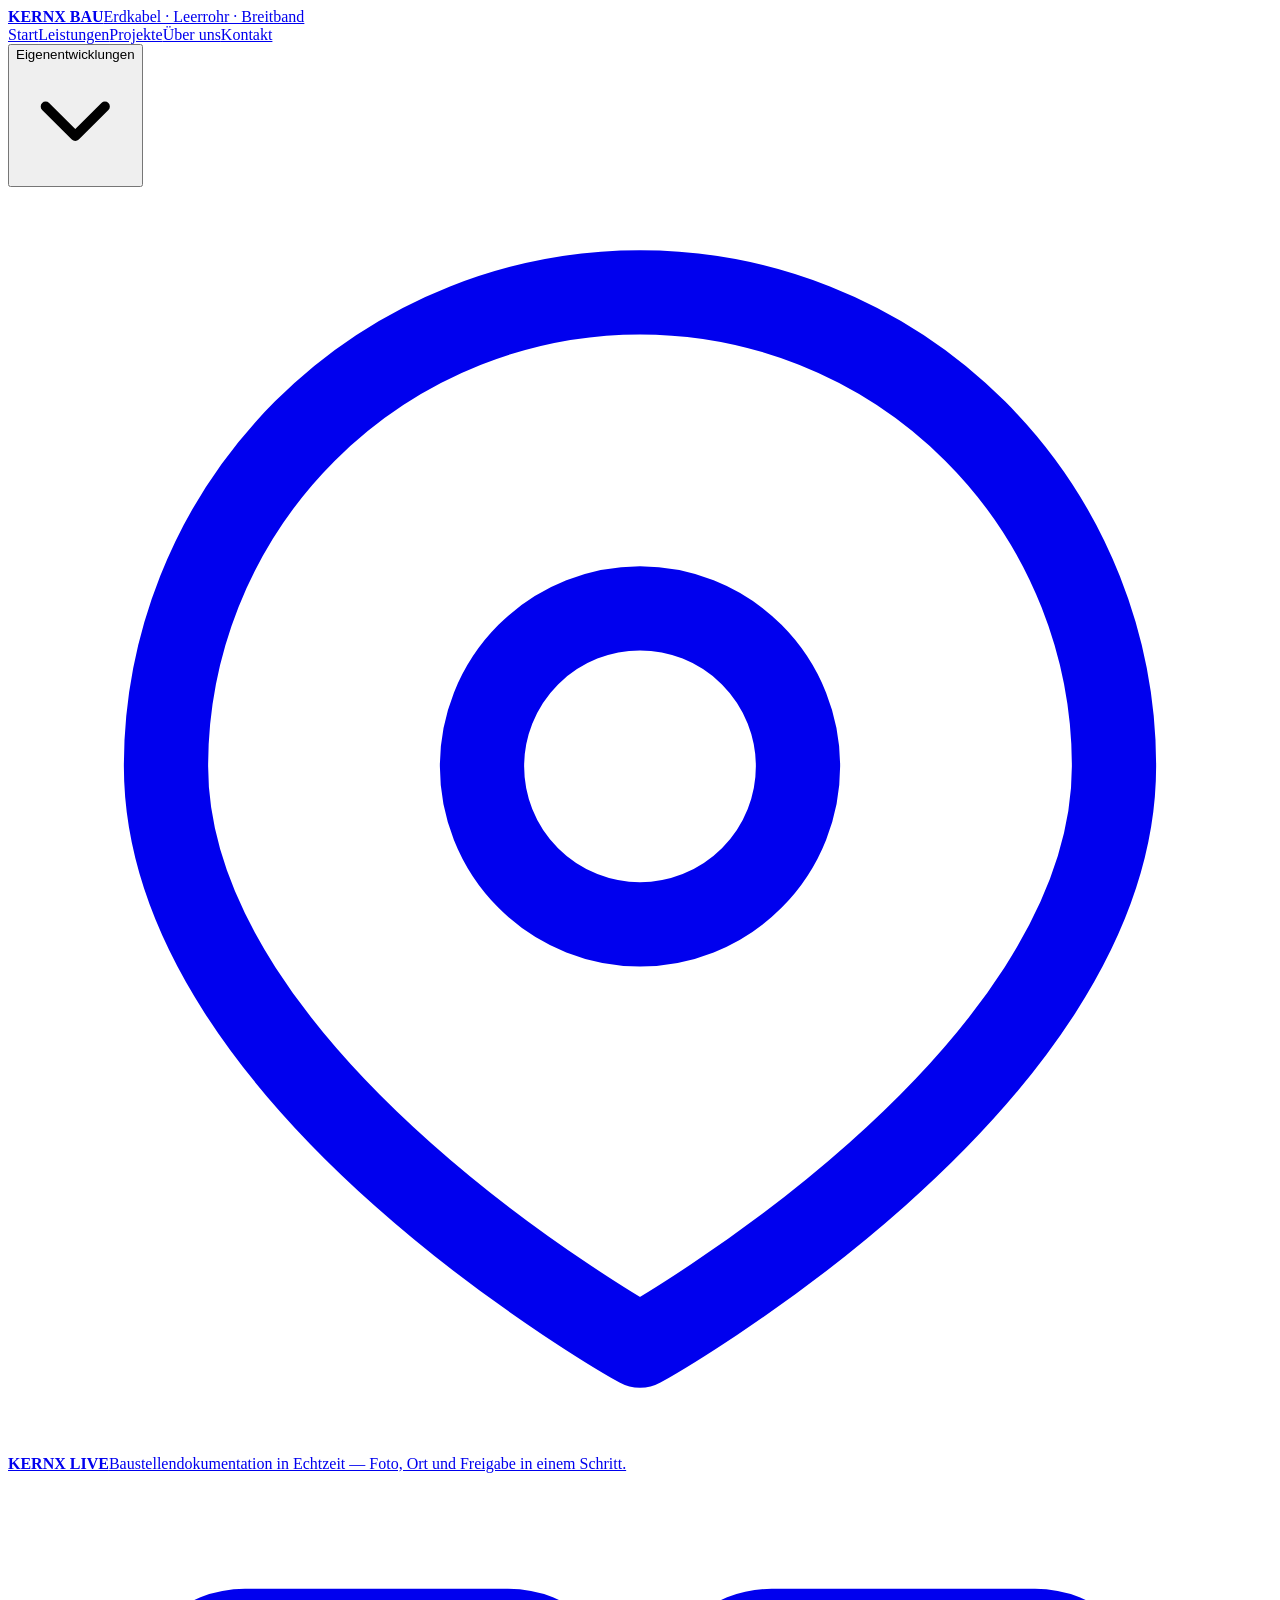
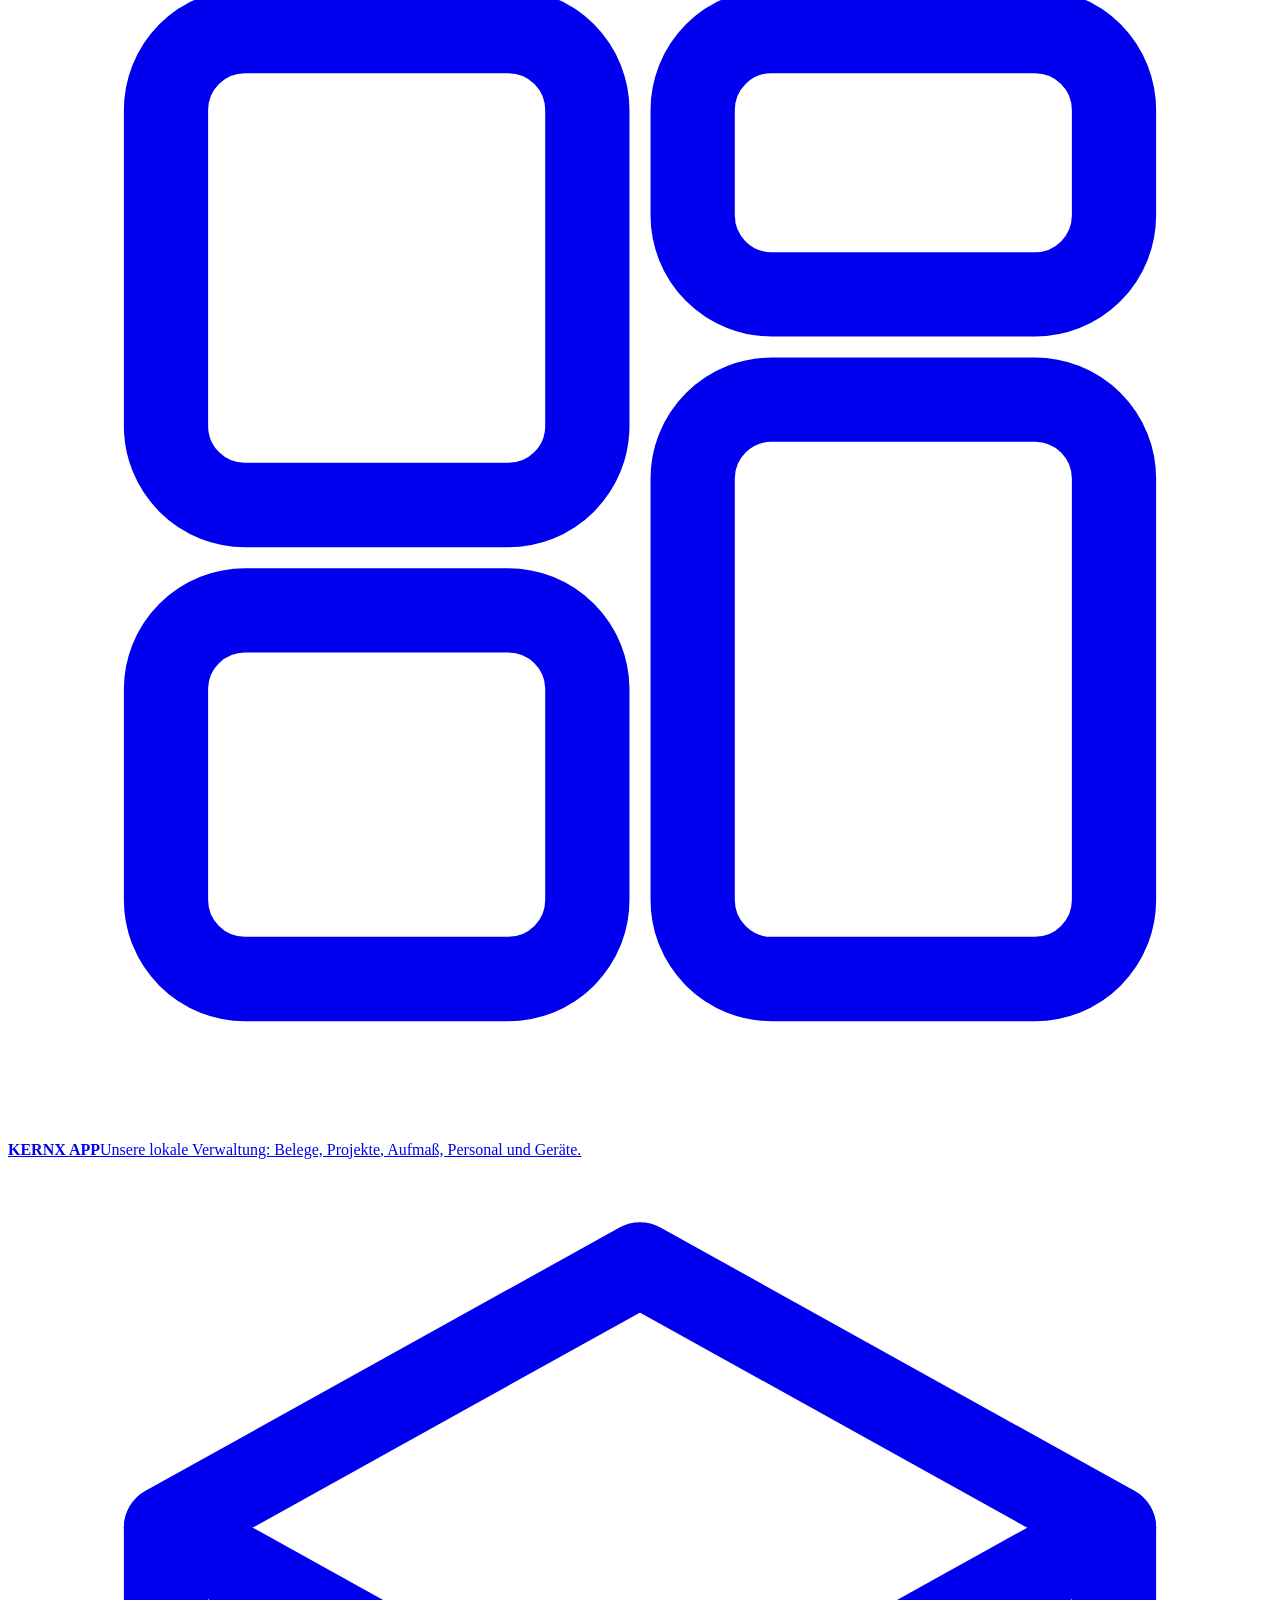
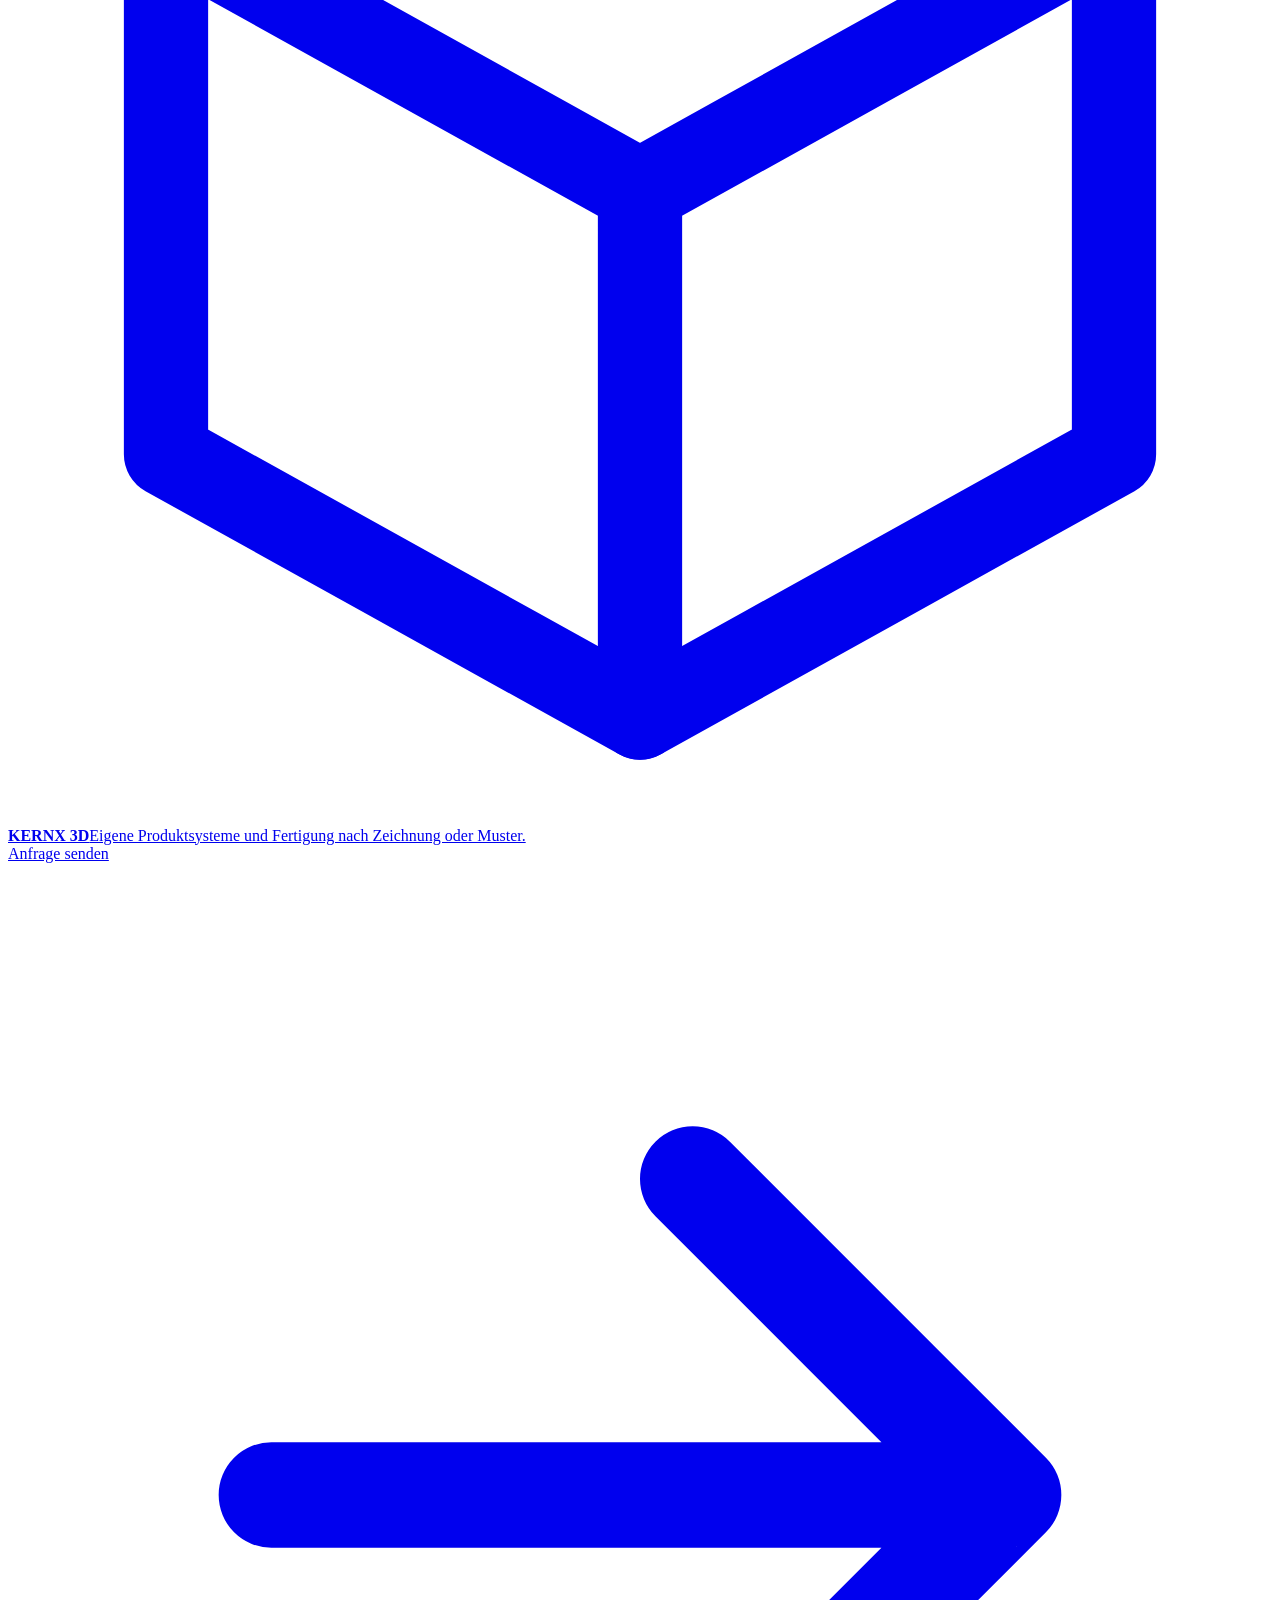
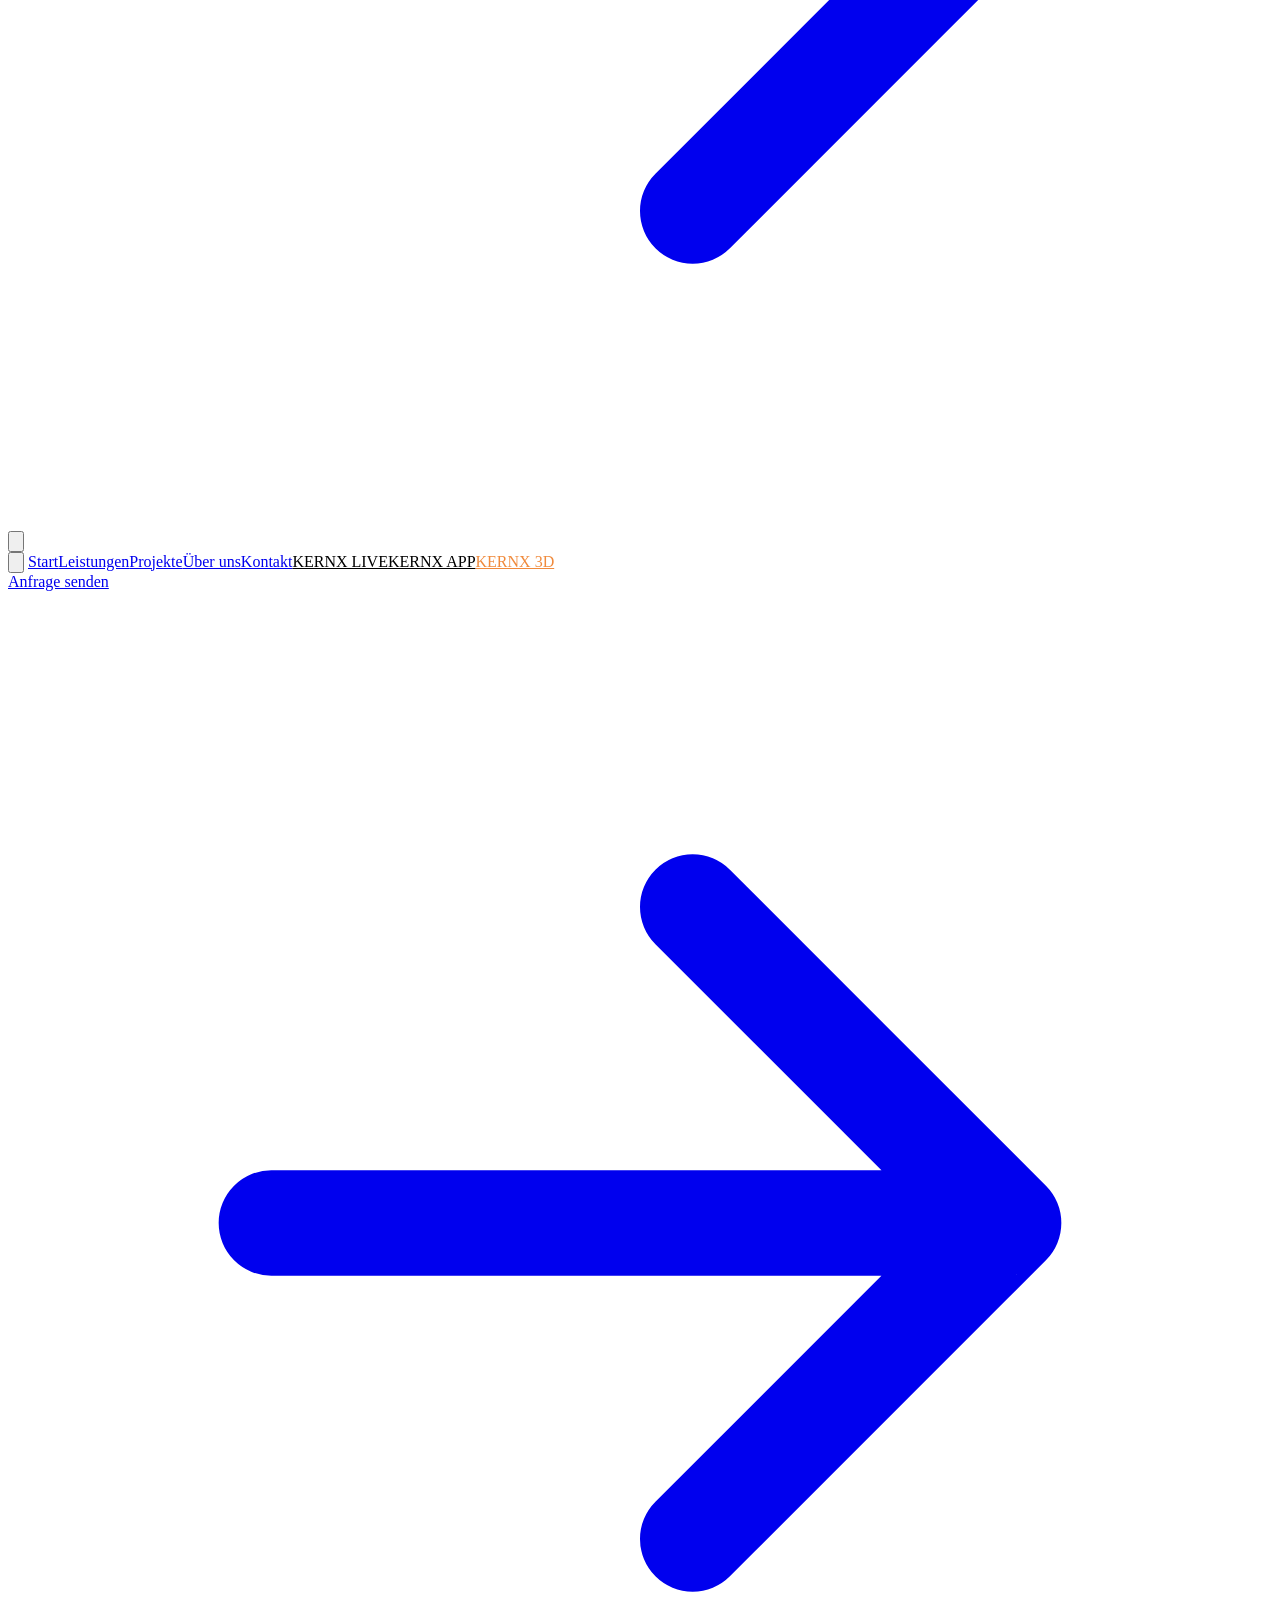
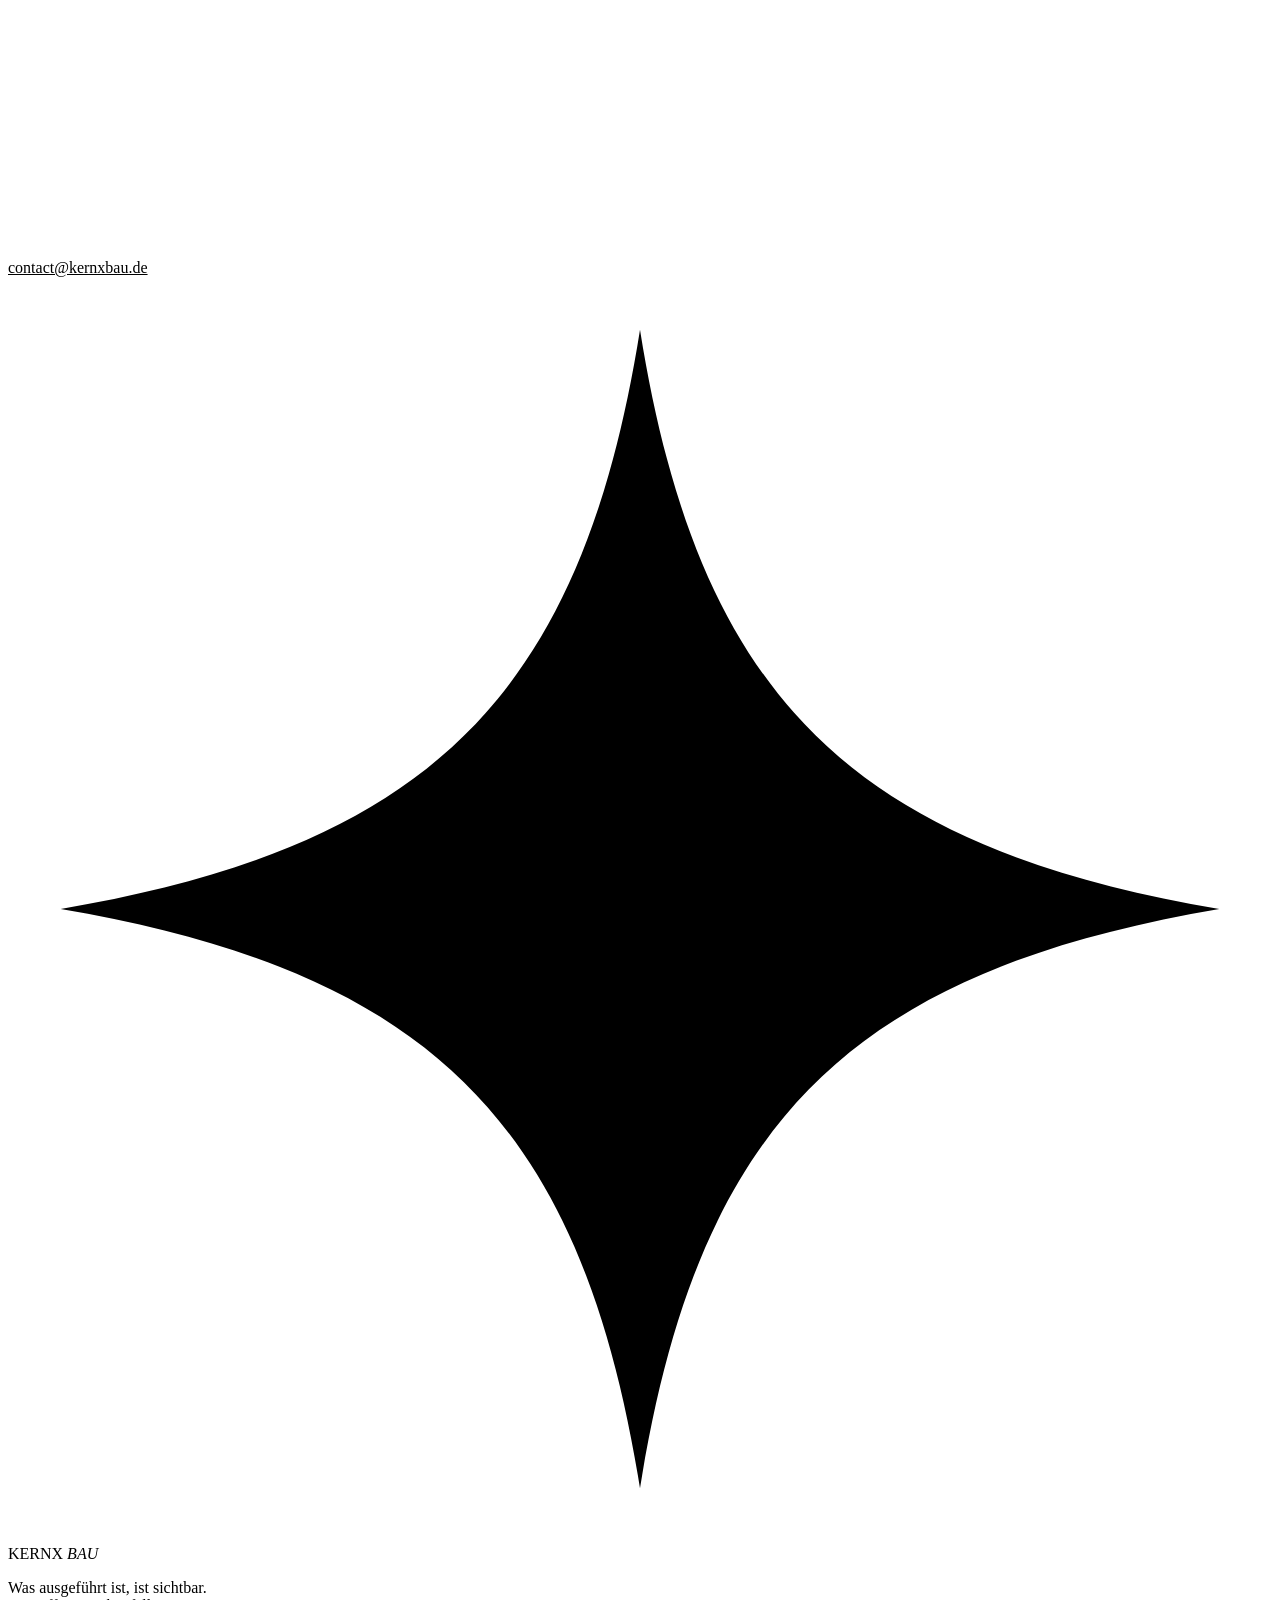
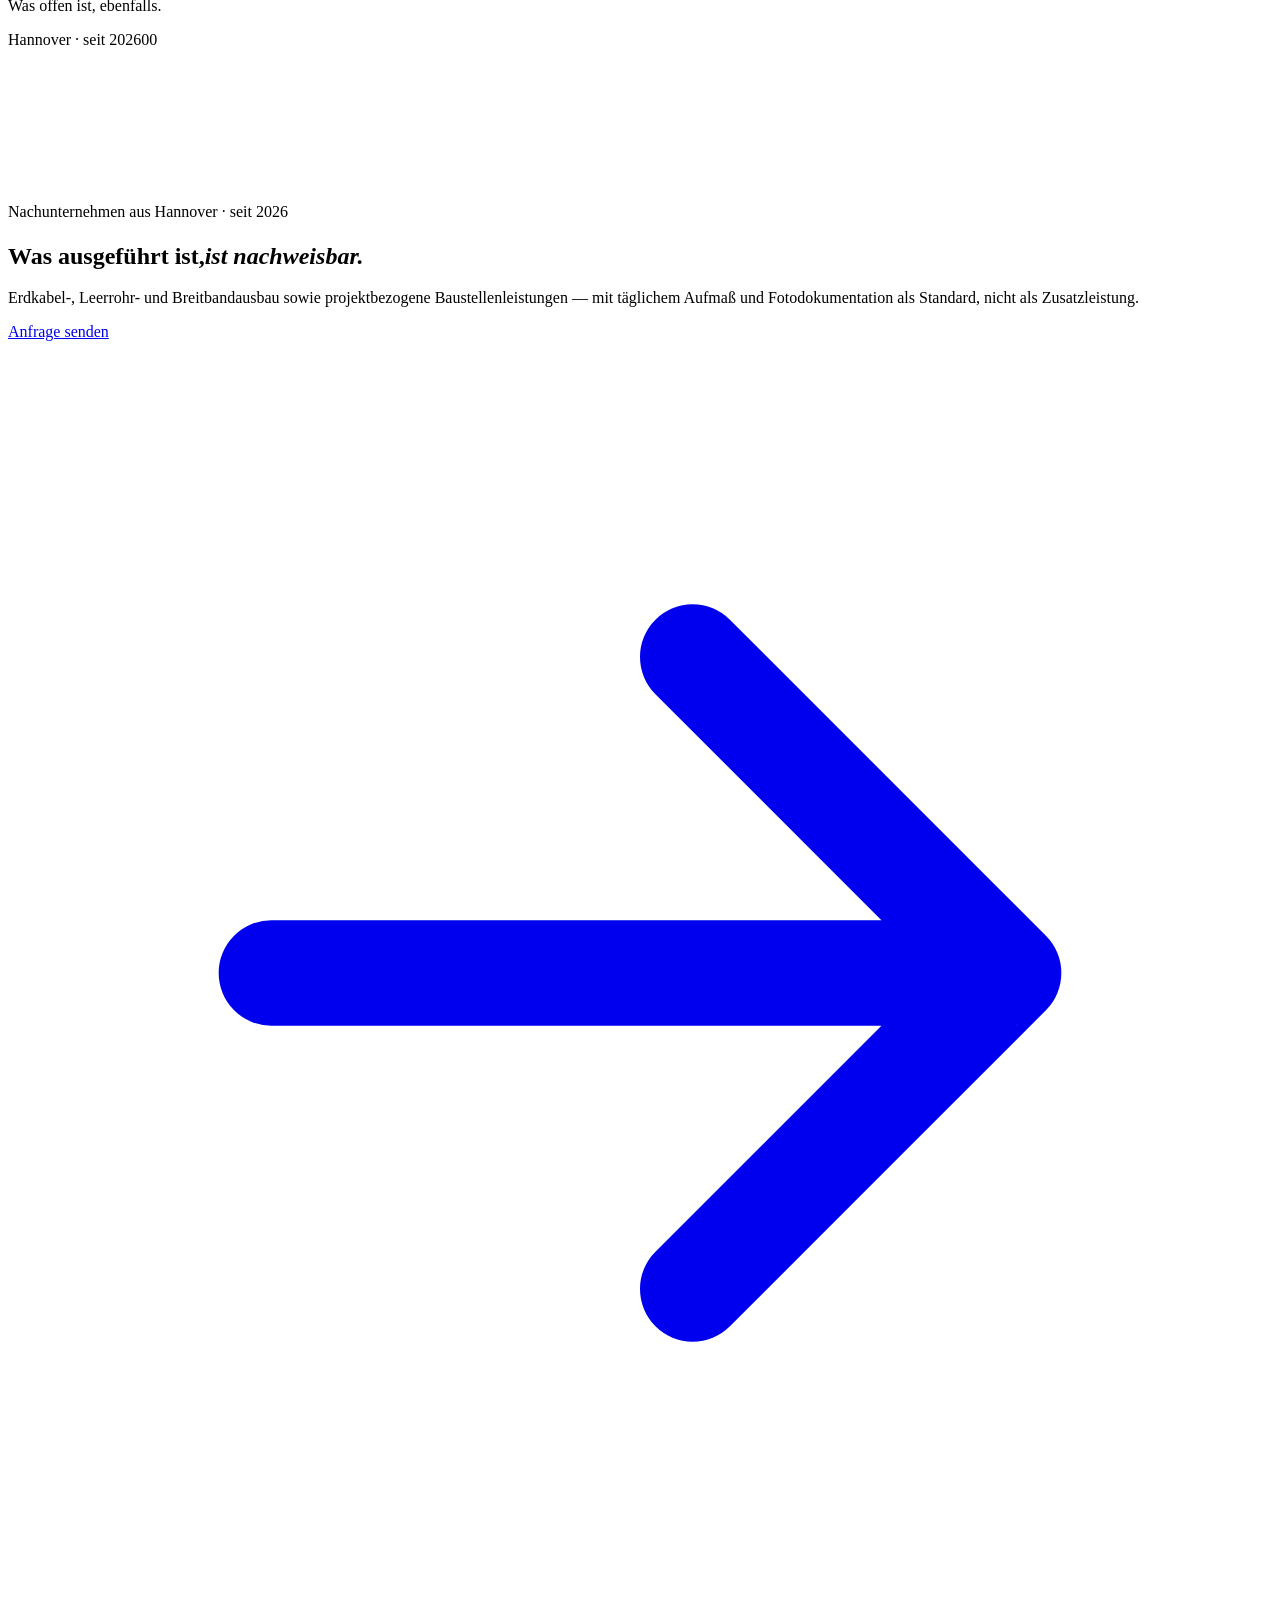
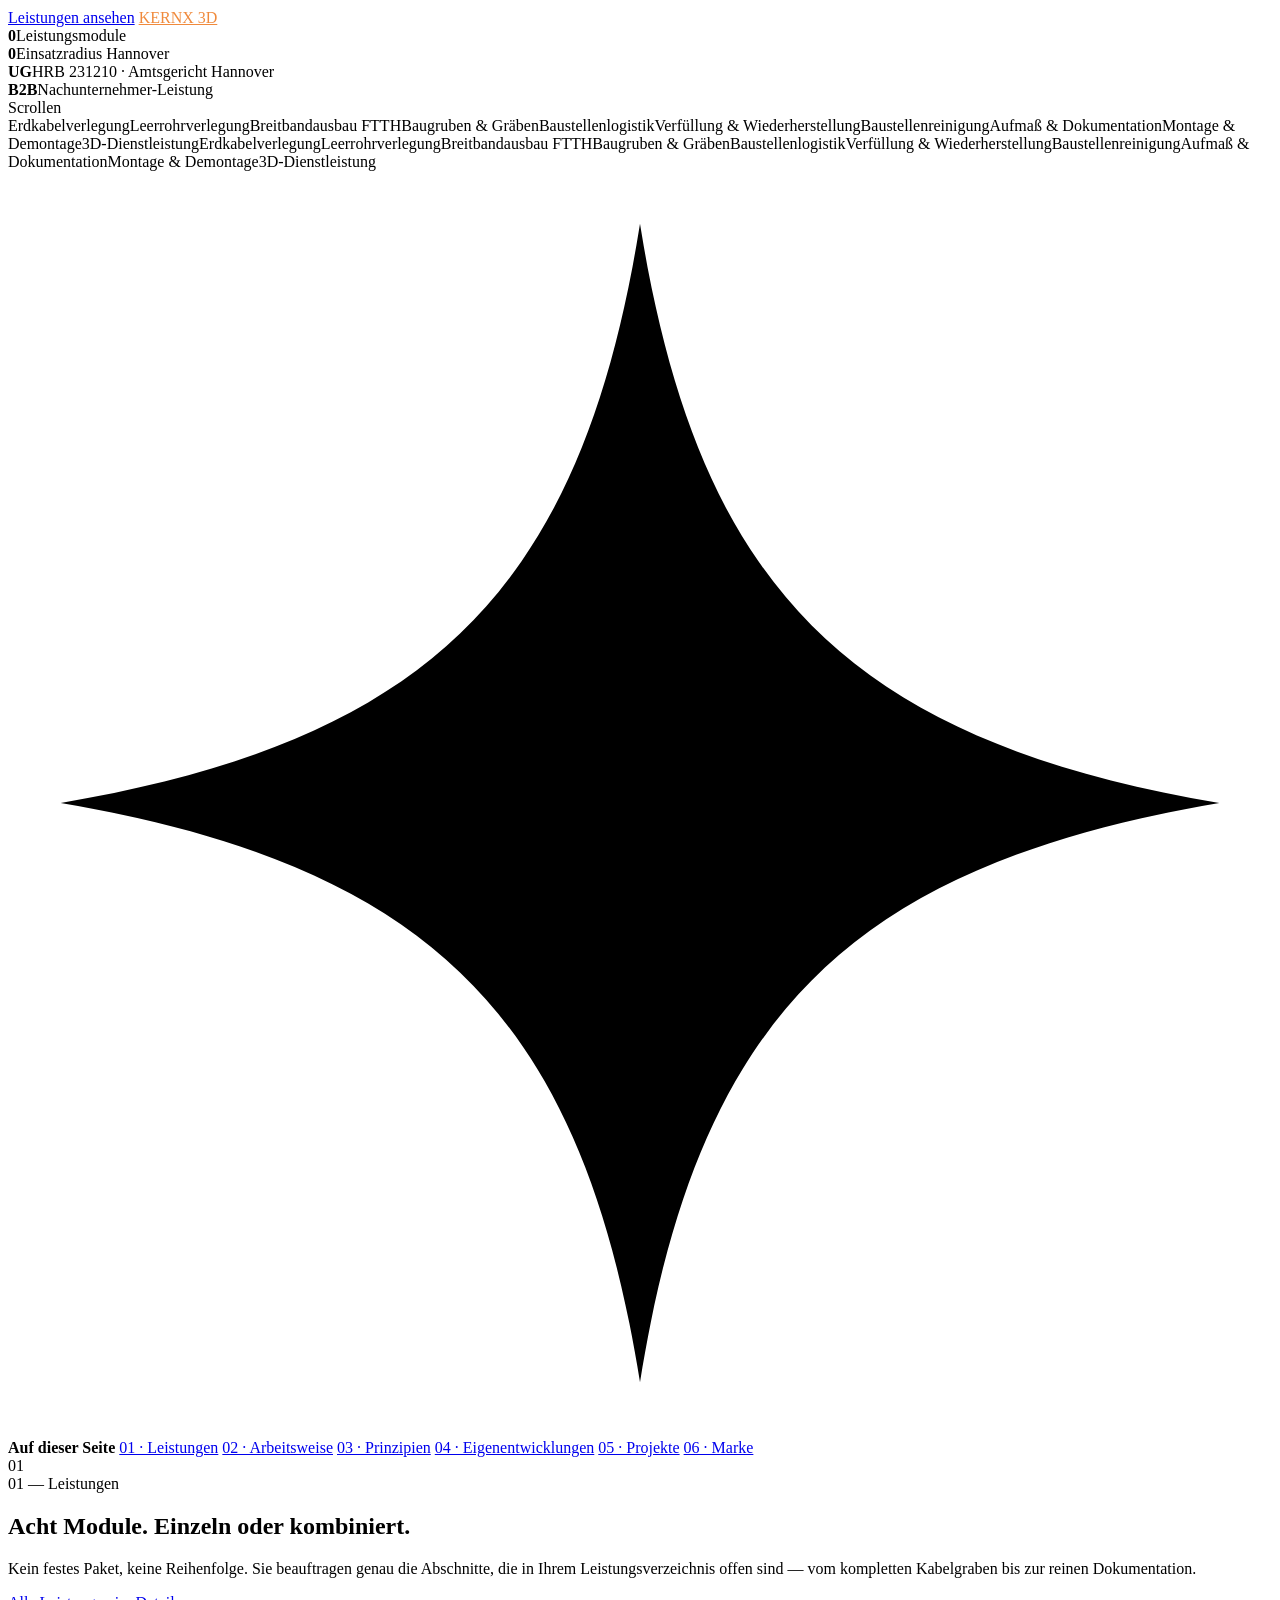
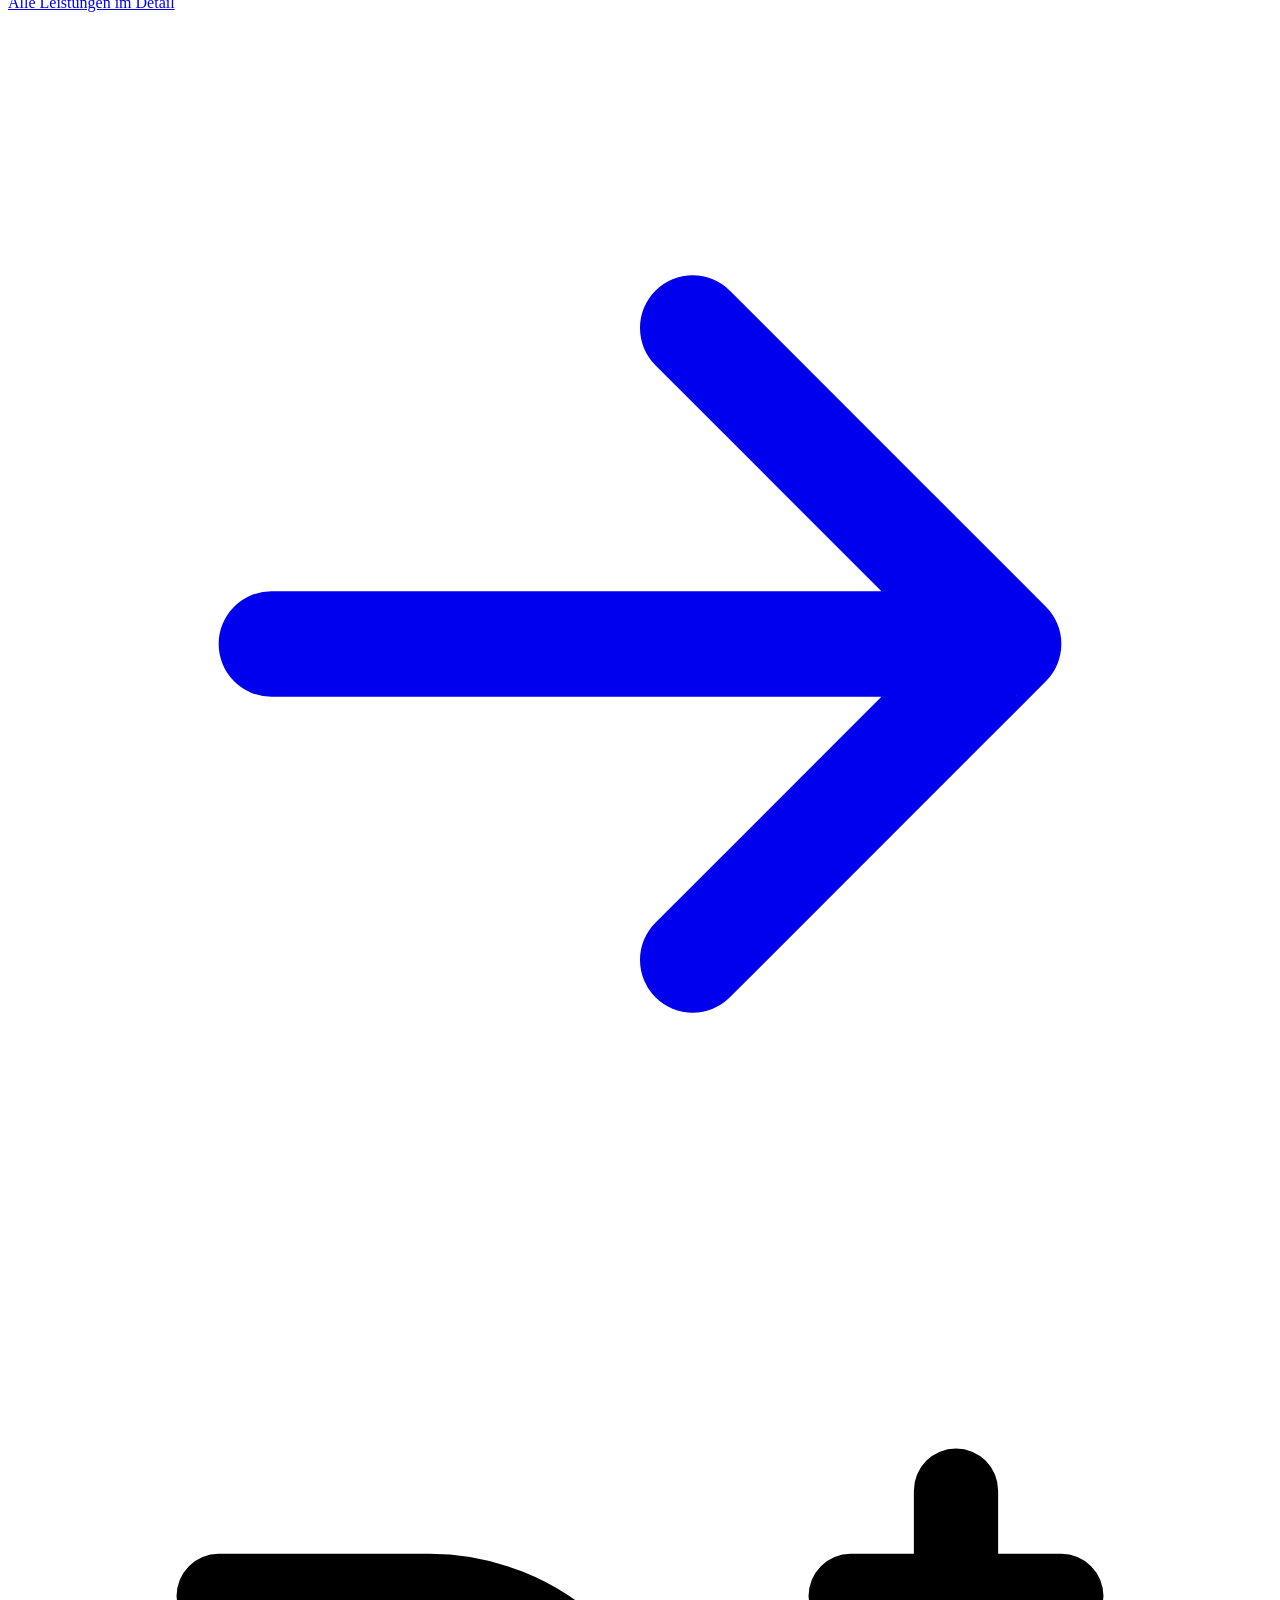
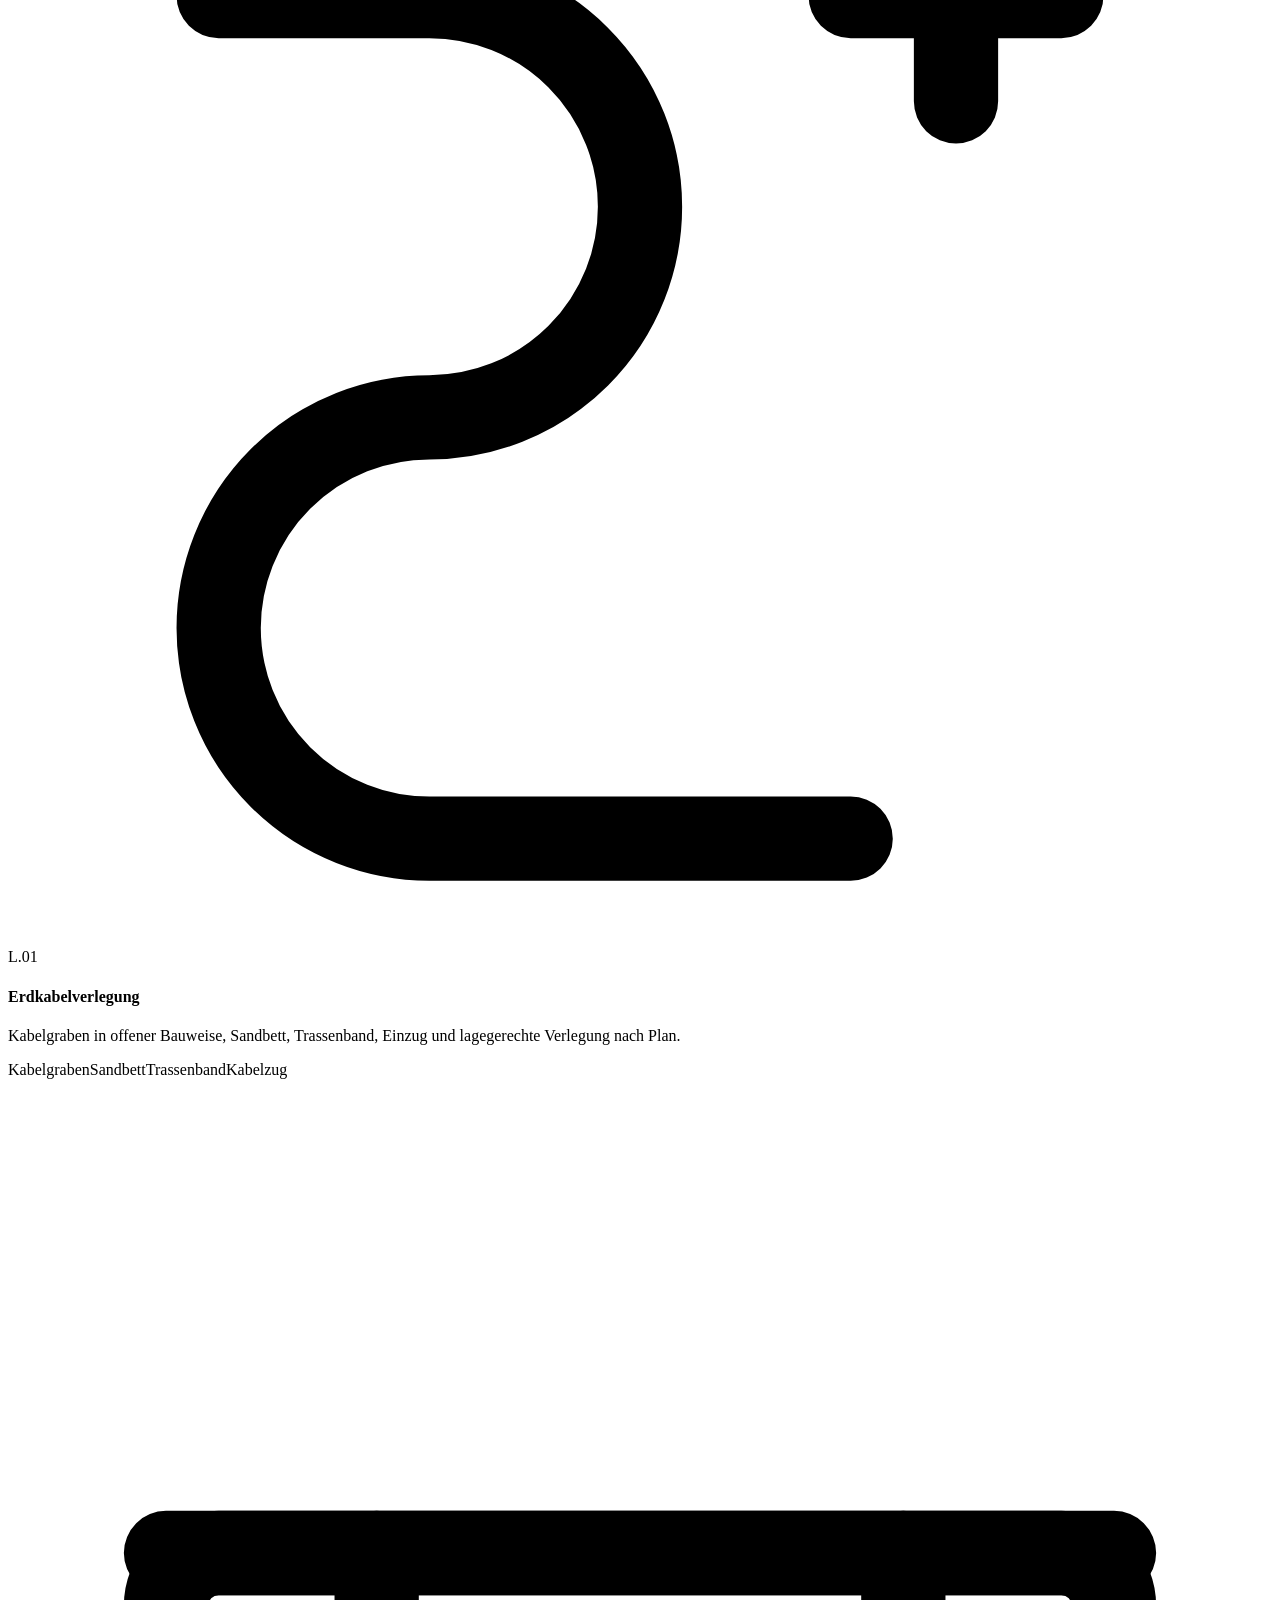
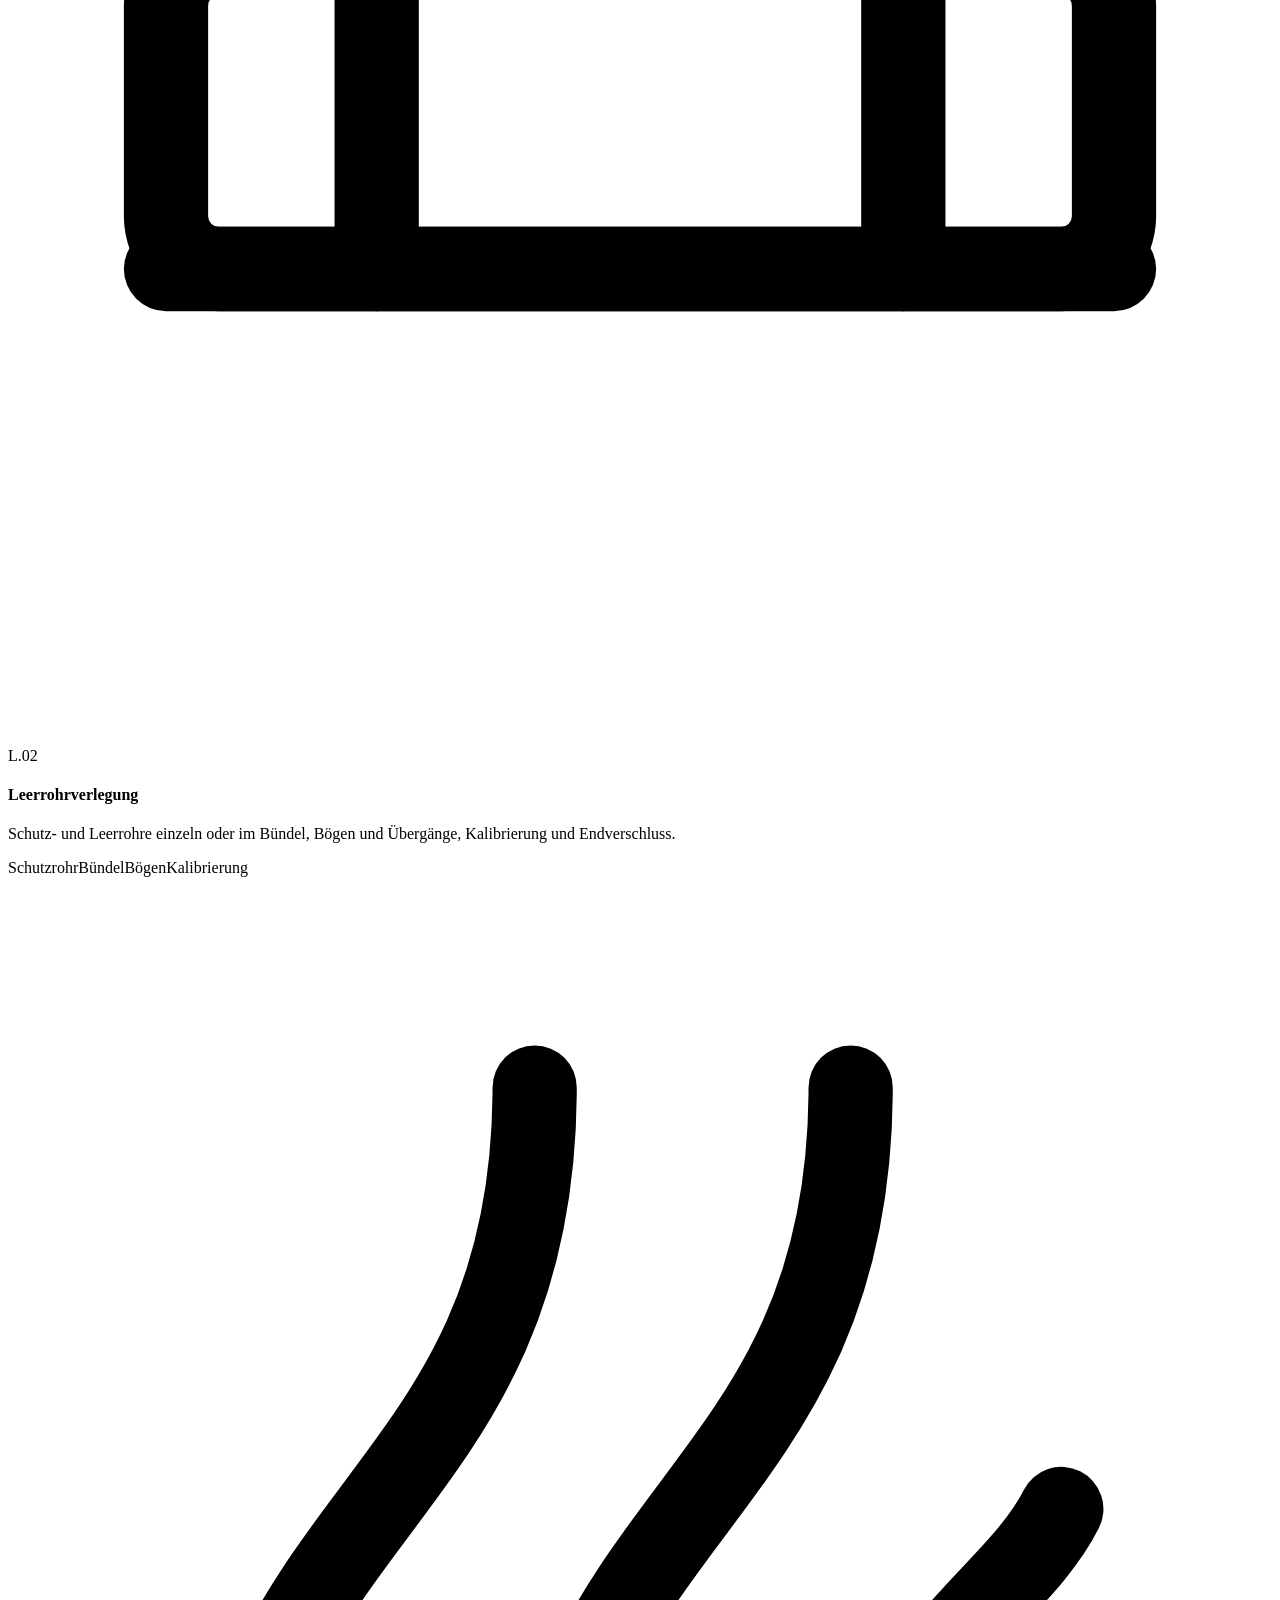
==== commit 8a1cc89c: "Upload new site files" ====
--- a/index.html
+++ b/index.html
@@ -1,487 +1,396 @@
-<!DOCTYPE html>
-
+<!doctype html>
 <html lang="de">
 <head>
-<meta charset="utf-8"/>
-<meta content="width=device-width, initial-scale=1" name="viewport"/>
-<title>KERNX BAU &#8212; Die neue Bauklarheit.</title>
-<meta content="KERNX BAU UG (haftungsbeschr&#228;nkt): Nachunternehmer aus Hannover f&#252;r Erdkabel-, Leerrohr- und Breitbandausbau, Erd- und Grabungsarbeiten, strukturierte Ausf&#252;hrung und gemeinsamen Projektstand." name="description"/>
-<meta content="index,follow" name="robots"/>
-<link href="https://kernxbau.de/" rel="canonical"/>
-<meta content="KERNX BAU &#8212; Die neue Bauklarheit." property="og:title"/>
-<meta content="Was ausgef&#252;hrt ist, ist sichtbar. Was offen ist, ebenfalls." property="og:description"/>
-<meta content="website" property="og:type"/>
-<meta content="https://kernxbau.de/" property="og:url"/>
-<meta content="#f7f7f2" name="theme-color"/>
-<script type="application/ld+json">
-{
-  "@context": "https://schema.org",
-  "@type": "Organization",
-  "name": "KERNX BAU UG (haftungsbeschr\u00e4nkt)",
-  "legalName": "KERNX BAU UG (haftungsbeschr\u00e4nkt)",
-  "url": "https://kernxbau.de/",
-  "email": "contact@kernxbau.de",
-  "telephone": "+49 176 61389235",
-  "identifier": "HRB 231210",
-  "address": {
-    "@type": "PostalAddress",
-    "streetAddress": "Deisterstra\u00dfe 30",
-    "postalCode": "30449",
-    "addressLocality": "Hannover",
-    "addressCountry": "DE"
-  }
-}
-</script>
-<style>
-    :root{
-      --green:#0D2818;
-      --green-2:#153e27;
-      --green-3:#e8efe9;
-      --gold:#C8960C;
-      --gold-2:#e0b33d;
-      --paper:#f7f7f2;
-      --white:#ffffff;
-      --ink:#142019;
-      --muted:#657068;
-      --line:#dce2da;
-      --soft:#eef1ec;
-      --shadow:0 24px 70px rgba(13,40,24,.13);
-      --header:82px;
-      --container:1240px;
-      --ease:cubic-bezier(.2,.7,.25,1);
-    }
-    *{box-sizing:border-box;margin:0;padding:0}
-    html{scroll-behavior:smooth}
-    body{
-      background:var(--paper);color:var(--ink);
-      font-family:Inter,ui-sans-serif,system-ui,-apple-system,BlinkMacSystemFont,"Segoe UI",sans-serif;
-      line-height:1.6;overflow-x:hidden;-webkit-font-smoothing:antialiased
-    }
-    body.menu-open{overflow:hidden}
-    img{display:block;max-width:100%}
-    a{color:inherit;text-decoration:none}
-    button,input,textarea,select{font:inherit}
-    button{cursor:pointer}
-    .container{width:min(var(--container),calc(100% - 42px));margin-inline:auto}
-    .skip{position:absolute;left:18px;top:-70px;background:var(--gold);color:#10150f;padding:12px 16px;z-index:999;border-radius:4px}
-    .skip:focus{top:18px}
-    :focus-visible{outline:2px solid var(--gold);outline-offset:3px}
-
-
-    /* Opening logo / Seitenintro */
-    body.intro-active{overflow:hidden}
-    .site-intro{
-      position:fixed;inset:0;z-index:10000;display:grid;place-items:center;
-      background:
-        radial-gradient(circle at 50% 46%,rgba(200,150,12,.14),transparent 28%),
-        linear-gradient(145deg,#07150d,#0D2818 60%,#07150d);
-      opacity:1;visibility:visible;transition:opacity .72s var(--ease),visibility .72s var(--ease)
-    }
-    .site-intro.is-hidden{opacity:0;visibility:hidden;pointer-events:none}
-    .intro-logo-wrap{display:flex;flex-direction:column;align-items:center;gap:22px;transform:translateY(14px) scale(.88);opacity:0;animation:introLogo 1.05s .12s var(--ease) forwards}
-    .intro-logo-wrap img{width:min(300px,68vw);height:auto;filter:drop-shadow(0 22px 45px rgba(0,0,0,.42))}
-    .intro-line{width:min(340px,68vw);height:1px;background:linear-gradient(90deg,transparent,var(--gold-2),transparent);transform:scaleX(0);animation:introLine .85s .65s var(--ease) forwards}
-    .intro-claim{color:rgba(255,255,255,.78);font-size:.72rem;font-weight:800;letter-spacing:.18em;text-transform:uppercase;opacity:0;animation:introText .6s .82s forwards}
-    .intro-skip{position:absolute;right:22px;bottom:20px;border:0;background:transparent;color:rgba(255,255,255,.52);font-size:.72rem;letter-spacing:.08em;padding:10px}
-    @keyframes introLogo{to{opacity:1;transform:translateY(0) scale(1)}}
-    @keyframes introLine{to{transform:scaleX(1)}}
-    @keyframes introText{to{opacity:1}}
-
-    /* Header */
-    .site-header{
-      position:fixed;inset:0 0 auto;z-index:100;height:var(--header);
-      background:rgba(247,247,242,.86);backdrop-filter:blur(16px);
-      border-bottom:1px solid rgba(13,40,24,.09);transition:.25s var(--ease)
-    }
-    .site-header.scrolled{height:72px;background:rgba(255,255,255,.94);box-shadow:0 8px 30px rgba(13,40,24,.06)}
-    .nav{height:100%;display:flex;align-items:center;justify-content:space-between;gap:28px}
-    .brand{display:flex;align-items:center;min-width:180px}
-    .brand img{width:118px;height:66px;object-fit:contain;object-position:left center}
-    .nav-links{display:flex;align-items:center;gap:30px}
-    .nav-links a{font-size:.79rem;font-weight:720;color:#334038;letter-spacing:.03em;position:relative;padding:10px 0}
-    .nav-links a:not(.nav-cta)::after{content:"";position:absolute;left:0;bottom:5px;width:100%;height:2px;background:var(--gold);transform:scaleX(0);transform-origin:left;transition:.25s var(--ease)}
-    .nav-links a:hover::after{transform:scaleX(1)}
-    .nav-cta,.btn-primary{display:inline-flex;align-items:center;justify-content:center;background:var(--green);color:#fff!important;border:1px solid var(--green);padding:13px 20px!important;border-radius:5px;font-weight:760;transition:.22s var(--ease)}
-    .nav-cta:hover,.btn-primary:hover{background:var(--green-2);transform:translateY(-2px)}
-    .menu-btn{display:none;width:46px;height:46px;border:1px solid var(--line);background:#fff;color:var(--green);border-radius:6px;align-items:center;justify-content:center}
-    .menu-btn span,.menu-btn span::before,.menu-btn span::after{display:block;width:20px;height:2px;background:currentColor;position:relative;transition:.22s}
-    .menu-btn span::before,.menu-btn span::after{content:"";position:absolute;left:0}.menu-btn span::before{top:-6px}.menu-btn span::after{top:6px}
-    .menu-btn[aria-expanded="true"] span{background:transparent}.menu-btn[aria-expanded="true"] span::before{transform:rotate(45deg) translate(4px,5px)}.menu-btn[aria-expanded="true"] span::after{transform:rotate(-45deg) translate(4px,-5px)}
-    .mobile-menu{position:fixed;inset:var(--header) 0 0;background:rgba(247,247,242,.99);z-index:95;padding:42px 24px;display:flex;flex-direction:column;gap:22px;opacity:0;visibility:hidden;transform:translateY(-10px);transition:.22s var(--ease)}
-    .mobile-menu.open{opacity:1;visibility:visible;transform:none}.mobile-menu a{font-size:1.6rem;font-weight:800;color:var(--green)}.mobile-menu .nav-cta{font-size:1rem;width:max-content}
-
-    /* Common */
-    .eyebrow{display:inline-flex;align-items:center;gap:10px;font-size:.75rem;font-weight:850;letter-spacing:.14em;text-transform:uppercase;color:var(--gold)}
-    .eyebrow::before{content:"";width:9px;height:9px;background:var(--gold)}
-    .section{padding:112px 0;border-top:1px solid var(--line)}
-    .section.white{background:#fff}.section.green{background:var(--green);color:#fff}.section.soft{background:var(--soft)}
-    .section-head{max-width:760px;margin-bottom:54px}.section-title{font-size:clamp(2.35rem,4.7vw,5.2rem);line-height:.98;letter-spacing:-.05em;color:var(--green);margin-top:18px;font-weight:850}.section.green .section-title{color:#fff}
-    .section-lede{font-size:1.08rem;color:var(--muted);max-width:700px;margin-top:20px}.section.green .section-lede{color:rgba(255,255,255,.7)}
-    .btn{min-height:50px;padding:14px 21px;border-radius:5px;display:inline-flex;align-items:center;justify-content:center;border:1px solid transparent;font-weight:760;transition:.22s var(--ease)}
-    .btn-secondary{background:#fff;border-color:rgba(13,40,24,.22);color:var(--green)}.btn-secondary:hover{border-color:var(--gold);color:var(--gold);transform:translateY(-2px)}
-
-    /* Hero */
-    .hero{min-height:100svh;padding:calc(var(--header) + 76px) 0 85px;background:radial-gradient(circle at 7% 15%,rgba(200,150,12,.11),transparent 25%),linear-gradient(180deg,#fff 0%,var(--paper) 100%);display:flex;align-items:center}
-    .hero-grid{display:grid;grid-template-columns:1.02fr .98fr;gap:68px;align-items:center}
-    .hero-logo{width:185px;margin-bottom:25px;filter:drop-shadow(0 10px 20px rgba(13,40,24,.09))}
-    .hero h1{font-size:clamp(3.2rem,7vw,7.5rem);line-height:.9;letter-spacing:-.065em;color:var(--green);max-width:790px}
-    .hero h1 span{display:block;color:var(--gold)}
-    .hero-promise{font-size:clamp(1.22rem,2vw,1.72rem);font-weight:680;line-height:1.38;color:var(--green);margin-top:30px}
-    .hero-promise span{display:block}
-    .hero-copy{max-width:650px;color:var(--muted);font-size:1.06rem;margin-top:20px}
-    .hero-actions{display:flex;gap:13px;flex-wrap:wrap;margin-top:34px}
-    .hero-trust{display:grid;grid-template-columns:repeat(3,1fr);gap:1px;background:var(--line);border:1px solid var(--line);margin-top:42px;max-width:760px}
-    .hero-trust div{background:rgba(255,255,255,.8);padding:16px 18px}.hero-trust b{display:block;color:var(--green);font-size:.82rem}.hero-trust span{display:block;color:var(--muted);font-size:.76rem;margin-top:3px}
-    .hero-visual{position:relative;min-height:620px}
-    .hero-photo{position:absolute;inset:0 0 55px 42px;border-radius:28px;overflow:hidden;box-shadow:var(--shadow);background:var(--green)}
-    .hero-photo img{width:100%;height:100%;object-fit:cover;filter:saturate(.75) contrast(1.04)}
-    .hero-photo::after{content:"";position:absolute;inset:0;background:linear-gradient(180deg,transparent 48%,rgba(13,40,24,.55))}
-    .hero-float{position:absolute;left:0;bottom:0;width:min(410px,88%);background:#fff;border:1px solid var(--line);box-shadow:var(--shadow);padding:24px;border-radius:18px}
-    .hero-float strong{font-size:1.15rem;color:var(--green)}.hero-float p{color:var(--muted);font-size:.88rem;margin-top:7px}.hero-float small{display:flex;align-items:center;gap:8px;color:var(--gold);font-weight:800;margin-top:13px}.hero-float small::before{content:"";width:8px;height:8px;background:var(--gold);border-radius:50%}
-
-    /* Scroll-driven photo sequence - first section */
-    .story{height:560vh;position:relative;background:#08160e;border-top:0}
-    .story-sticky{position:sticky;top:0;height:100vh;overflow:hidden;background:#08160e}
-    .scene-viewport{position:absolute;inset:0;overflow:hidden;background:#08160e}
-    .story-images{position:absolute;inset:0;overflow:hidden;background:#08160e}
-    .story-image{
-      position:absolute;inset:-2.5%;width:105%;height:105%;object-fit:cover;object-position:center;
-      opacity:0;transform:translate3d(0,0,0) scale(1.035);will-change:opacity,transform;
-      filter:saturate(.88) contrast(1.04) brightness(.88)
-    }
-    .story-image:first-child{opacity:1}
-    .story-image:nth-child(1){object-position:center center}
-    .story-image:nth-child(2){object-position:center center}
-    .story-image:nth-child(3){object-position:center center}
-    .story-image:nth-child(4){object-position:center center}
-    .story-image:nth-child(5){object-position:center center}
-    .story-shade{
-      position:absolute;inset:0;z-index:2;pointer-events:none;
-      background:
-        linear-gradient(90deg,rgba(5,17,10,.72) 0%,rgba(5,17,10,.38) 37%,rgba(5,17,10,.08) 68%,rgba(5,17,10,.22) 100%),
-        linear-gradient(180deg,rgba(0,0,0,.30) 0%,transparent 35%,rgba(0,0,0,.38) 100%)
-    }
-    .story-ui{position:absolute;inset:0;z-index:10;pointer-events:none}
-    .story-title{position:absolute;left:clamp(20px,5vw,80px);top:110px;max-width:560px}
-    .story-title .overline{font-size:.72rem;font-weight:900;color:var(--gold-2);letter-spacing:.15em;text-transform:uppercase}
-    .story-title h2{font-size:clamp(2.25rem,4.6vw,5rem);line-height:.97;letter-spacing:-.05em;color:#fff;margin-top:13px;text-shadow:0 3px 24px rgba(0,0,0,.35)}
-    .stage-card{position:absolute;left:clamp(20px,5vw,80px);bottom:clamp(28px,7vh,85px);width:min(500px,calc(100% - 40px));background:rgba(255,255,255,.92);backdrop-filter:blur(15px);border:1px solid rgba(255,255,255,.42);box-shadow:0 24px 70px rgba(0,0,0,.25);border-radius:20px;padding:24px 25px;transition:opacity .24s,transform .24s}
-    .stage-meta{display:flex;justify-content:space-between;color:var(--gold);font-size:.72rem;font-weight:900;letter-spacing:.12em;text-transform:uppercase}
-    .stage-card h3{font-size:clamp(1.55rem,2.7vw,2.6rem);line-height:1.02;color:var(--green);margin-top:13px}
-    .stage-card p{color:var(--muted);margin-top:12px;font-size:.96rem}
-    .progress{position:absolute;right:34px;top:50%;transform:translateY(-50%);height:38vh;width:4px;border-radius:4px;background:rgba(255,255,255,.28)}
-    .progress span{display:block;width:100%;height:0;background:var(--gold-2);border-radius:4px}
-    .progress-dots{position:absolute;right:27px;top:31%;height:38vh;display:flex;flex-direction:column;justify-content:space-between}
-    .progress-dots i{width:18px;height:18px;border-radius:50%;border:2px solid rgba(255,255,255,.72);background:rgba(8,22,14,.48);transition:.2s}
-    .progress-dots i.active{background:var(--gold-2);border-color:var(--gold-2);transform:scale(1.18)}
-    .scroll-label{position:absolute;right:28px;bottom:25px;color:rgba(255,255,255,.7);font-size:.68rem;text-transform:uppercase;letter-spacing:.12em;writing-mode:vertical-rl}
-
-    /* KERNX Live */
-    .live-grid{display:grid;grid-template-columns:.9fr 1.1fr;gap:74px;align-items:center}
-    .live-copy h2{font-size:clamp(2.55rem,5vw,5.6rem);line-height:.97;letter-spacing:-.05em;color:#fff;margin-top:18px}.live-copy p{font-size:1.08rem;color:rgba(255,255,255,.7);margin-top:22px;max-width:620px}
-    .live-points{display:grid;grid-template-columns:1fr 1fr;gap:12px;margin-top:31px}.live-point{border:1px solid rgba(255,255,255,.14);background:rgba(255,255,255,.045);padding:16px 17px;border-radius:8px}.live-point b{display:block;color:var(--gold-2);font-size:.86rem}.live-point span{display:block;color:rgba(255,255,255,.62);font-size:.79rem;margin-top:4px}
-    .app-shell{position:relative;padding:26px;border:1px solid rgba(255,255,255,.16);border-radius:28px;background:rgba(255,255,255,.06);box-shadow:0 30px 80px rgba(0,0,0,.24)}
-    .app-window{background:#f6f7f3;border-radius:19px;overflow:hidden;color:var(--ink);min-height:540px}.app-top{height:68px;background:#fff;border-bottom:1px solid var(--line);display:flex;align-items:center;justify-content:space-between;padding:0 24px}.app-top b{color:var(--green)}.app-users{display:flex;align-items:center}.app-users i{width:32px;height:32px;border-radius:50%;background:var(--green);border:3px solid #fff;margin-left:-8px}.app-users i:nth-child(2){background:var(--gold)}
-    .app-body{display:grid;grid-template-columns:160px 1fr;min-height:472px}.app-side{padding:22px 15px;background:#edf0eb;border-right:1px solid var(--line)}.app-side span{display:block;padding:11px 12px;border-radius:6px;color:var(--muted);font-size:.78rem;margin-bottom:6px}.app-side span.active{background:var(--green);color:#fff}
-    .app-content{padding:25px}.app-content-head{display:flex;justify-content:space-between;align-items:center;gap:20px}.app-content-head h3{color:var(--green);font-size:1.4rem}.app-content-head small{padding:7px 10px;background:#e1f0e3;color:#2e6b3d;border-radius:999px;font-weight:760}
-    .app-route{display:grid;grid-template-columns:repeat(4,1fr);gap:8px;margin-top:24px}.app-route div{height:7px;border-radius:8px;background:#dce2db}.app-route div.done{background:var(--gold)}
-    .app-card{background:#fff;border:1px solid var(--line);padding:17px;border-radius:11px;margin-top:15px}.app-card-head{display:flex;justify-content:space-between;gap:20px}.app-card-head b{color:var(--green)}.app-card-head span{font-size:.72rem;color:var(--gold);font-weight:800}.app-card p{font-size:.79rem;color:var(--muted);margin-top:7px}.app-photo-row{display:grid;grid-template-columns:repeat(3,1fr);gap:9px;margin-top:13px}.app-photo-row i{display:block;aspect-ratio:1.35;border-radius:7px;background:linear-gradient(145deg,#b7c9b3,#849e80)}.app-photo-row i:nth-child(2){background:linear-gradient(145deg,#d5c49c,#9c7c48)}.app-photo-row i:nth-child(3){background:linear-gradient(145deg,#aab9c2,#718794)}
-    .app-link{position:absolute;right:-20px;bottom:45px;background:#fff;color:var(--green);border:1px solid var(--line);box-shadow:var(--shadow);padding:16px 18px;border-radius:12px;font-weight:820}.app-link span{display:block;color:var(--muted);font-size:.7rem;font-weight:600}
-
-    /* Services */
-    .services-grid{display:grid;grid-template-columns:repeat(2,1fr);border:1px solid var(--line);background:var(--line);gap:1px}.service{background:#fff;padding:35px;min-height:245px;display:flex;flex-direction:column;transition:.25s var(--ease)}.service:hover{background:var(--green);color:#fff}.service-no{font-size:.73rem;font-weight:900;letter-spacing:.12em;color:var(--gold)}.service h3{font-size:1.48rem;line-height:1.12;color:var(--green);margin-top:24px}.service:hover h3{color:#fff}.service p{color:var(--muted);font-size:.94rem;margin-top:12px}.service:hover p{color:rgba(255,255,255,.68)}.service small{margin-top:auto;padding-top:24px;color:#8b938d;font-size:.73rem}.service:hover small{color:rgba(255,255,255,.5)}
-
-
-    /* Image gallery - replace local files, keep the filenames */
-    .gallery-grid{display:grid;grid-template-columns:repeat(12,1fr);grid-auto-rows:150px;gap:14px}
-    .gallery-item{position:relative;overflow:hidden;border-radius:16px;background:var(--green);box-shadow:0 12px 34px rgba(13,40,24,.09)}
-    .gallery-item:nth-child(1){grid-column:span 7;grid-row:span 3}.gallery-item:nth-child(2){grid-column:span 5;grid-row:span 2}.gallery-item:nth-child(3){grid-column:span 5;grid-row:span 2}.gallery-item:nth-child(4){grid-column:span 4;grid-row:span 2}.gallery-item:nth-child(5){grid-column:span 4;grid-row:span 2}.gallery-item:nth-child(6){grid-column:span 4;grid-row:span 2}
-    .gallery-item img{width:100%;height:100%;object-fit:cover;transition:transform .55s var(--ease);filter:saturate(.8) contrast(1.03)}.gallery-item:hover img{transform:scale(1.035)}
-    .gallery-caption{position:absolute;inset:auto 0 0;padding:36px 18px 16px;color:#fff;background:linear-gradient(transparent,rgba(7,21,13,.78));font-size:.8rem;font-weight:750}
-
-    /* Workflow */
-    .workflow{display:grid;grid-template-columns:repeat(4,1fr);gap:18px}.work-step{background:#fff;border:1px solid var(--line);padding:26px;border-radius:11px}.work-step b{font-size:2rem;color:var(--gold)}.work-step h3{font-size:1.15rem;color:var(--green);margin-top:22px}.work-step p{font-size:.88rem;color:var(--muted);margin-top:9px}
-
-    /* Company */
-    .company-grid{display:grid;grid-template-columns:1.05fr .95fr;gap:70px;align-items:center}.company-copy h2{font-size:clamp(2.55rem,5vw,5.6rem);line-height:.98;letter-spacing:-.05em;color:var(--green);margin-top:18px}.company-copy>p{font-size:1.06rem;color:var(--muted);margin-top:22px;max-width:650px}.roles{display:grid;grid-template-columns:1fr 1fr;gap:14px;margin-top:30px}.role{border-top:3px solid var(--gold);background:#fff;border-left:1px solid var(--line);border-right:1px solid var(--line);border-bottom:1px solid var(--line);padding:20px}.role small{color:var(--gold);font-weight:850;text-transform:uppercase;letter-spacing:.08em}.role h3{color:var(--green);margin-top:7px}.role p{color:var(--muted);font-size:.82rem;margin-top:6px}.company-image{position:relative}.company-image img{width:100%;height:620px;object-fit:cover;border-radius:22px;box-shadow:var(--shadow)}.company-note{position:absolute;left:-25px;bottom:35px;width:310px;background:var(--green);color:#fff;padding:22px;border-radius:12px;box-shadow:var(--shadow)}.company-note strong{font-size:1.12rem}.company-note p{color:rgba(255,255,255,.65);font-size:.81rem;margin-top:7px}
-
-    /* Contact */
-    .contact-grid{display:grid;grid-template-columns:.82fr 1.18fr;gap:72px}.contact-copy h2{font-size:clamp(2.5rem,5vw,5.5rem);line-height:.98;letter-spacing:-.05em;margin-top:18px}.contact-copy p{color:rgba(255,255,255,.7);margin-top:20px}.direct-links{display:flex;flex-direction:column;align-items:flex-start;gap:12px;margin-top:30px}.direct-links a{font-size:1.08rem;border-bottom:1px solid rgba(255,255,255,.27)}
-    .form{background:#fff;color:var(--ink);padding:30px;border-radius:16px;display:flex;flex-direction:column;gap:17px}.form-row{display:grid;grid-template-columns:1fr 1fr;gap:16px}.field{display:flex;flex-direction:column;gap:7px}.field label{font-size:.8rem;font-weight:750;color:var(--green)}.field input,.field textarea,.field select{border:1px solid var(--line);background:#fafbf8;color:var(--ink);padding:13px 14px;border-radius:6px;outline:none}.field input:focus,.field textarea:focus,.field select:focus{border-color:var(--gold)}.field textarea{min-height:125px;resize:vertical}.form-note{font-size:.73rem;color:var(--muted)}
-
-    /* Footer */
-    footer{background:#07150d;color:#fff;padding:60px 0 25px}.footer-grid{display:grid;grid-template-columns:1.35fr .8fr .9fr;gap:50px}.footer-brand img{width:135px;filter:brightness(1.12)}.footer-brand p{max-width:430px;color:rgba(255,255,255,.62);margin-top:15px}.footer-title{color:var(--gold-2);text-transform:uppercase;font-size:.72rem;font-weight:900;letter-spacing:.12em}.footer-links{display:flex;flex-direction:column;gap:9px;color:rgba(255,255,255,.68);font-size:.86rem;margin-top:16px}.footer-bottom{margin-top:42px;padding-top:20px;border-top:1px solid rgba(255,255,255,.12);display:flex;justify-content:space-between;gap:18px;flex-wrap:wrap;color:rgba(255,255,255,.45);font-size:.74rem}
-
-    @media(max-width:1050px){
-      .nav-links{display:none}.menu-btn{display:flex}
-      .hero-grid,.live-grid,.company-grid,.contact-grid{grid-template-columns:1fr}
-      .hero-visual{min-height:560px}.hero-photo{left:0}
-      .company-image{max-width:760px}.company-note{left:18px}
-      .workflow{grid-template-columns:repeat(2,1fr)}
-      .gallery-grid{grid-auto-rows:130px}
-    }
-    @media(max-width:760px){
-      :root{--header:70px}.container{width:min(var(--container),calc(100% - 28px))}.brand img{width:98px;height:58px}
-      .section{padding:82px 0}.hero{padding-top:115px}.hero-logo{width:145px}.hero h1{font-size:clamp(3.2rem,15vw,5.6rem)}
-      .hero-trust{grid-template-columns:1fr}.hero-visual{min-height:460px}.hero-photo{inset:0 0 48px 0;border-radius:20px}.hero-float{padding:18px}
-      .story{height:500vh}.story-title{top:86px;max-width:82%}.story-title h2{font-size:2.55rem}.progress,.progress-dots,.scroll-label{display:none}.stage-card{bottom:18px;padding:18px}
-      .world{width:800vw}.zone{width:100vw}.z1{left:0}.z2{left:100vw}.z3{left:200vw}.z4{left:300vw}.z5{left:400vw}.z6{left:500vw}.z7{left:600vw}.z8{left:700vw}
-      .worker{transform:scale(.8)}.excavator{transform:scale(.78);transform-origin:left bottom}.report-card{transform:scale(.76);transform-origin:left top}
-      .gallery-grid{grid-template-columns:1fr;grid-auto-rows:260px}.gallery-item:nth-child(n){grid-column:auto;grid-row:auto}
-      .live-points,.services-grid,.roles,.form-row{grid-template-columns:1fr}.app-shell{padding:12px}.app-body{grid-template-columns:1fr}.app-side{display:none}.app-link{right:8px;bottom:22px}.app-window{min-height:480px}.app-content{padding:18px}
-      .workflow{grid-template-columns:1fr}.company-image img{height:470px}.company-note{position:relative;left:auto;bottom:auto;width:auto;margin:-35px 16px 0}
-      .footer-grid{grid-template-columns:1fr}
-    }
-
-    @media(max-width:760px){
-      .story-image{inset:-1%;width:102%;height:102%;object-position:center center}
-      .story-shade{background:linear-gradient(180deg,rgba(5,17,10,.56) 0%,rgba(5,17,10,.10) 42%,rgba(5,17,10,.64) 100%)}
-      .story-title{max-width:88%}
-    }
-    @media(prefers-reduced-motion:reduce){html{scroll-behavior:auto}*{transition:none!important}.story-image{will-change:auto}.intro-logo-wrap,.intro-line,.intro-claim{animation:none;opacity:1;transform:none}}
-  </style>
+<meta charset="utf-8">
+<meta name="viewport" content="width=device-width,initial-scale=1">
+<title>KERNX BAU UG — Erdkabel, Leerrohr, Breitbandausbau & 3D-Fertigung in Hannover</title>
+<meta name="description" content="KERNX BAU UG (haftungsbeschränkt): Nachunternehmen für Erdkabel-, Leerrohr- und Breitbandausbau in Hannover und Umgebung. Dazu additive Fertigung für Kleinteile und Vorrichtungen.">
+<meta name="robots" content="index,follow">
+<meta property="og:type" content="website">
+<meta property="og:site_name" content="KERNX BAU">
+<meta property="og:title" content="KERNX BAU UG — Erdkabel, Leerrohr, Breitbandausbau & 3D-Fertigung in Hannover">
+<meta property="og:description" content="KERNX BAU UG (haftungsbeschränkt): Nachunternehmen für Erdkabel-, Leerrohr- und Breitbandausbau in Hannover und Umgebung. Dazu additive Fertigung für Kleinteile und Vorrichtungen.">
+<meta property="og:image" content="https://kernxbau.de/assets/img/bau/09-breitband-microduct-farbig-800.jpg">
+<meta property="og:locale" content="de_DE">
+<meta name="theme-color" content="#070B09">
+<link rel="icon" href="assets/img/marke/favicon.png">
+<link rel="preload" as="image" href="assets/img/bau/09-breitband-microduct-farbig-800.webp">
+<link rel="apple-touch-icon" href="assets/img/marke/app-icon-192.png">
+<link rel="canonical" href="https://kernxbau.de/">
+<link rel="preconnect" href="https://fonts.googleapis.com">
+<link rel="preconnect" href="https://fonts.gstatic.com" crossorigin>
+<link href="https://fonts.googleapis.com/css2?family=Space+Grotesk:wght@500;600;700&family=Inter:wght@400;500;600;700&display=swap" rel="stylesheet">
+<link rel="stylesheet" href="assets/css/main.css">
 </head>
-<body class="intro-active">
-<div aria-label="KERNX BAU l&#228;dt" class="site-intro" id="siteIntro">
-<div class="intro-logo-wrap">
-<img alt="KERNX BAU" src="kernx-bau-logo.png"/>
-<div class="intro-line"></div>
-<div class="intro-claim">Die neue Bauklarheit.</div>
+<body>
+<div id="prog"></div>
+
+<header class="hd" id="hd">
+  <a class="brand" href="index.html" aria-label="KERNX BAU — Startseite">
+    <span class="brand__t"><b>KERNX BAU</b><span>Erdkabel · Leerrohr · Breitband</span></span>
+  </a>
+  <nav class="nav" aria-label="Hauptnavigation"><a href="index.html" class="" aria-current="page">Start</a><a href="leistungen.html" class="">Leistungen</a><a href="projekte.html" class="">Projekte</a><a href="ueber-uns.html" class="">Über uns</a><a href="kontakt.html" class="">Kontakt</a><div class="nav__dd"><button type="button" aria-haspopup="true">Eigenentwicklungen<svg viewBox="0 0 24 24" fill="none" stroke="currentColor" stroke-width="2" stroke-linecap="round" stroke-linejoin="round" aria-hidden="true"><path d="m6 9 6 6 6-6"/></svg></button><div class="nav__dd__m"><a href="kernx-live.html" class="cy"><i><svg viewBox="0 0 24 24" fill="none" stroke="currentColor" stroke-width="1.6" stroke-linecap="round" stroke-linejoin="round" aria-hidden="true"><path d="M12 2a9 9 0 0 1 9 9c0 6-9 11-9 11S3 17 3 11a9 9 0 0 1 9-9Z"/><circle cx="12" cy="11" r="3"/></svg></i><span><b>KERNX LIVE</b><span>Baustellendokumentation in Echtzeit — Foto, Ort und Freigabe in einem Schritt.</span></span></a><a href="kernx-app.html" class="au"><i><svg viewBox="0 0 24 24" fill="none" stroke="currentColor" stroke-width="1.6" stroke-linecap="round" stroke-linejoin="round" aria-hidden="true"><rect x="3" y="3" width="8" height="9" rx="1.5"/><rect x="13" y="3" width="8" height="5" rx="1.5"/><rect x="13" y="10" width="8" height="11" rx="1.5"/><rect x="3" y="14" width="8" height="7" rx="1.5"/></svg></i><span><b>KERNX APP</b><span>Unsere lokale Verwaltung: Belege, Projekte, Aufmaß, Personal und Geräte.</span></span></a><a href="kernx-3d.html" class="or"><i><svg viewBox="0 0 24 24" fill="none" stroke="currentColor" stroke-width="1.6" stroke-linecap="round" stroke-linejoin="round" aria-hidden="true"><path d="M12 2 3 7v10l9 5 9-5V7l-9-5Z"/><path d="m3 7 9 5 9-5M12 12v10"/></svg></i><span><b>KERNX 3D</b><span>Eigene Produktsysteme und Fertigung nach Zeichnung oder Muster.</span></span></a></div></div></nav>
+  <div class="hd__r">
+    <a class="btn btn--p btn--sm" href="kontakt.html">Anfrage senden<svg viewBox="0 0 24 24" fill="none" stroke="currentColor" stroke-width="2" stroke-linecap="round" stroke-linejoin="round" aria-hidden="true"><path d="M5 12h14M13 6l6 6-6 6"/></svg></a>
+    <button class="burger" data-menu-open aria-label="Menü öffnen"><svg viewBox="0 0 24 24" fill="none" stroke="currentColor" stroke-width="2" stroke-linecap="round" stroke-linejoin="round" aria-hidden="true"><path d="M4 6h16M4 12h16M4 18h16"/></svg></button>
+  </div>
+</header>
+
+<div class="mob" id="mob" role="dialog" aria-modal="true" aria-label="Navigation">
+  <button class="mob__x" data-menu-close aria-label="Menü schließen"><svg viewBox="0 0 24 24" fill="none" stroke="currentColor" stroke-width="2" stroke-linecap="round" stroke-linejoin="round" aria-hidden="true"><path d="M5 5l14 14M19 5 5 19"/></svg></button>
+  <a href="index.html">Start</a><a href="leistungen.html">Leistungen</a><a href="projekte.html">Projekte</a><a href="ueber-uns.html">Über uns</a><a href="kontakt.html">Kontakt</a><a href="kernx-live.html" style="color:var(--cy)">KERNX LIVE</a><a href="kernx-app.html" style="color:var(--au)">KERNX APP</a><a href="kernx-3d.html" style="color:#F08A3C">KERNX 3D</a>
+  <div class="mob__f">
+    <a class="btn btn--p" href="kontakt.html" style="font:600 16px var(--b);border-bottom:0">Anfrage senden<svg viewBox="0 0 24 24" fill="none" stroke="currentColor" stroke-width="2" stroke-linecap="round" stroke-linejoin="round" aria-hidden="true"><path d="M5 12h14M13 6l6 6-6 6"/></svg></a>
+    <a href="mailto:contact@kernxbau.de" style="font:400 15px var(--b);border-bottom:0;color:var(--mu)">contact@kernxbau.de</a>
+  </div>
 </div>
-<button class="intro-skip" id="introSkip" type="button">&#220;berspringen</button>
+
+<main>
+<div class="curtain" id="curtain" aria-hidden="true">
+  <div class="curtain__c">
+    <div class="curtain__mark"><svg viewBox="0 0 48 48" fill="currentColor" stroke="none" aria-hidden="true"><path d="M24 2c2.2 13.8 7.9 19.6 22 22-14.1 2.4-19.8 8.2-22 22-2.2-13.8-7.9-19.6-22-22 14.1-2.4 19.8-8.2 22-22Z"/></svg></div>
+    <div class="curtain__brand">KERNX<em> BAU</em></div>
+    <p class="curtain__claim">Was ausgeführt ist, ist sichtbar.<br>Was offen ist, ebenfalls.</p>
+    <div class="curtain__p">
+      <div class="curtain__track"><div class="curtain__fill"></div></div>
+      <div class="curtain__meta"><span>Hannover · seit 2026</span><span class="curtain__n">00</span></div>
+    </div>
+  </div>
 </div>
-<a class="skip" href="#main">Zum Inhalt springen</a>
-<header class="site-header" id="header">
-<div class="container nav">
-<a aria-label="KERNX BAU Startseite" class="brand" href="#prozess"><img alt="KERNX BAU" src="kernx-bau-logo.png"/></a>
-<nav aria-label="Hauptnavigation" class="nav-links">
-<a href="#prozess">Prozess</a><a href="#bauklarheit">Bauklarheit</a><a href="#kernx-live">KERNX Live</a><a href="#leistungen">Leistungen</a><a href="#ueber-uns">&#220;ber uns</a><a class="nav-cta" href="#kontakt">Projekt anfragen</a>
-</nav>
-<button aria-expanded="false" aria-label="Men&#252; &#246;ffnen" class="menu-btn" id="menuBtn" type="button"><span></span></button>
+
+<section class="hero">
+  <div class="hero__bg hero__bg--city">
+    <video src="assets/vid/01-hannover-hero.mp4" poster="assets/img/ui/poster-hannover.jpg"
+           autoplay muted loop playsinline aria-hidden="true"></video>
+  </div>
+  <div class="hero__grid"></div>
+  <div class="wrap">
+    <div class="kicker">Nachunternehmen aus Hannover · seit 2026</div>
+    <h1 style="margin-top:22px">Was ausgeführt ist,<em>ist nachweisbar.</em></h1>
+    <div class="hero__sub">
+      <p>Erdkabel-, Leerrohr- und Breitbandausbau sowie projektbezogene Baustellenleistungen —
+         mit täglichem Aufmaß und Fotodokumentation als Standard, nicht als Zusatzleistung.</p>
+      <div class="hero__cta">
+        <a class="btn btn--p" href="kontakt.html">Anfrage senden<svg viewBox="0 0 24 24" fill="none" stroke="currentColor" stroke-width="2" stroke-linecap="round" stroke-linejoin="round" aria-hidden="true"><path d="M5 12h14M13 6l6 6-6 6"/></svg></a>
+        <a class="btn" href="leistungen.html">Leistungen ansehen</a>
+        <a class="btn btn--ghost" href="kernx-3d.html" style="border-color:#F08A3C;color:#F08A3C">KERNX 3D</a>
+      </div>
+    </div>
+    <div class="hero__meta">
+      <div><b data-count="8" data-suffix="">0</b><span class="mono">Leistungsmodule</span></div>
+      <div><b data-count="150" data-suffix=" km">0</b><span class="mono">Einsatzradius Hannover</span></div>
+      <div><b>UG</b><span class="mono">HRB 231210 · Amtsgericht Hannover</span></div>
+      <div><b>B2B</b><span class="mono">Nachunternehmer-Leistung</span></div>
+    </div>
+  </div>
+  <div class="hero__hint"><i></i><span class="mono">Scrollen</span></div>
+</section>
+
+<div class="tick"><div class="tick__t"><span>Erdkabelverlegung</span><span>Leerrohrverlegung</span><span>Breitbandausbau FTTH</span><span>Baugruben & Gräben</span><span>Baustellenlogistik</span><span>Verfüllung & Wiederherstellung</span><span>Baustellenreinigung</span><span>Aufmaß & Dokumentation</span><span>Montage & Demontage</span><span>3D-Dienstleistung</span><span>Erdkabelverlegung</span><span>Leerrohrverlegung</span><span>Breitbandausbau FTTH</span><span>Baugruben & Gräben</span><span>Baustellenlogistik</span><span>Verfüllung & Wiederherstellung</span><span>Baustellenreinigung</span><span>Aufmaß & Dokumentation</span><span>Montage & Demontage</span><span>3D-Dienstleistung</span></div></div>
+
+<div class="wrap">
+  <nav class="toc" aria-label="Inhalt dieser Seite">
+    <b><svg viewBox="0 0 48 48" fill="currentColor" stroke="none" aria-hidden="true"><path d="M24 2c2.2 13.8 7.9 19.6 22 22-14.1 2.4-19.8 8.2-22 22-2.2-13.8-7.9-19.6-22-22 14.1-2.4 19.8-8.2 22-22Z"/></svg>Auf dieser Seite</b>
+    <a href="#leistungen">01 · Leistungen</a>
+    <a href="#ablauf">02 · Arbeitsweise</a>
+    <a href="#prinzipien">03 · Prinzipien</a>
+    <a href="#eigen">04 · Eigenentwicklungen</a>
+    <a href="#projekte">05 · Projekte</a>
+    <a href="#marke">06 · Marke</a>
+  </nav>
 </div>
-</header>
-<nav aria-label="Mobile Navigation" class="mobile-menu" id="mobileMenu">
-<a href="#prozess">Prozess</a><a href="#bauklarheit">Bauklarheit</a><a href="#kernx-live">KERNX Live</a><a href="#leistungen">Leistungen</a><a href="#ueber-uns">&#220;ber uns</a><a class="nav-cta" href="#kontakt">Projekt anfragen</a>
-</nav>
-<main id="main"><section aria-label="Scrollgesteuerter Arbeitsablauf" class="story" id="prozess">
-<div class="story-sticky">
-<div class="scene-viewport">
-<div class="story-images" id="storyImages" aria-hidden="true">
-<img class="story-image" src="kernx-prozess-01-vorbereitung.jpg" alt="" loading="eager" decoding="async"/>
-<img class="story-image" src="kernx-prozess-02-aushub.jpg" alt="" loading="eager" decoding="async"/>
-<img class="story-image" src="kernx-prozess-03-leerrohre.jpg" alt="" loading="eager" decoding="async"/>
-<img class="story-image" src="kernx-prozess-04-verfuellung.jpg" alt="" loading="eager" decoding="async"/>
-<img class="story-image" src="kernx-prozess-05-abschluss.jpg" alt="" loading="eager" decoding="async"/>
-</div>
-<div class="story-shade"></div>
-</div>
-<div class="story-ui">
-<div class="story-title"><div class="overline">Ein Bauabschnitt in f&#252;nf Schritten</div><h2>Die Baustelle bewegt sich mit.</h2></div>
-<article class="stage-card" id="stageCard"><div class="stage-meta"><span id="stageNo">01 / 05</span><span id="stageTag">Vorbereitung</span></div><h3 id="stageTitle">Arbeitsbereich klar vorbereiten.</h3><p id="stageText">Absicherung und Arbeitsfl&#228;che werden f&#252;r den vereinbarten Bauabschnitt vorbereitet.</p></article>
-<div class="progress"><span id="progressBar"></span></div><div class="progress-dots" id="storyDots"></div><div class="scroll-label">Scroll to explore</div>
-</div>
-</div>
-</section><section class="hero" id="bauklarheit">
-<div class="container hero-grid">
-<div>
-<img alt="KERNX BAU Logo" class="hero-logo" src="kernx-bau-logo.png"/>
-<div class="eyebrow">Nachunternehmer &#183; Hannover</div>
-<h1>Die neue <span>Bauklarheit.</span></h1>
-<div class="hero-promise"><span>Was ausgef&#252;hrt ist, ist sichtbar.</span><span>Was offen ist, ebenfalls.</span></div>
-<p class="hero-copy">Klar abgegrenzte Leistungen im Erdkabel-, Leerrohr- und Breitbandausbau &#8211; mit direkter Abstimmung, strukturierter Ausf&#252;hrung und gemeinsamem Projektstand.</p>
-<div class="hero-actions"><a class="btn btn-primary" href="#kontakt">Projekt anfragen</a><a class="btn btn-secondary" href="#kernx-live">KERNX Live ansehen</a></div>
-<div class="hero-trust">
-<div><b>Direkte Abstimmung</b><span>Gesch&#228;ftsf&#252;hrer als klarer Ansprechpartner</span></div>
-<div><b>Klare Zusage</b><span>Nach Pr&#252;fung von Umfang und Schnittstellen</span></div>
-<div><b>Gemeinsamer Stand</b><span>KERNX Live ab November 2026</span></div>
-</div>
-</div>
-<div class="hero-visual">
-<div class="hero-photo">
-        <!-- BILD AUSTAUSCHEN: kernx-hero-baustelle.jpg | empfohlen: Querformat 1600&#215;1200 px oder gr&#246;&#223;er --><img alt="Arbeitsszene im Leitungs- und Grabenbau" src="kernx-hero-baustelle.jpg"/></div>
-<div class="hero-float"><strong>Ein Abschnitt. Ein klarer Ablauf.</strong><p>Vom ge&#246;ffneten Pflasterbereich bis zur wiederhergestellten Oberfl&#228;che bleibt jeder Schritt dem Bauabschnitt zugeordnet.</p><small>Scrollgesteuerte Prozessdarstellung</small></div>
-</div>
-</div>
-</section>
-
-
-<section class="section green" id="kernx-live">
-<div class="container live-grid">
-<div class="live-copy">
-<div class="eyebrow">KERNX Live &#183; Aktivierung ab November 2026</div>
-<h2>Ein gemeinsamer Projektkanal. Von Anfang an klar.</h2>
-<p>KERNX Live wird ab November 2026 schrittweise f&#252;r Projekte aktiviert. Das System ist daf&#252;r vorbereitet, KERNX BAU, Auftraggeber und Generalunternehmer in einem gemeinsamen, projektbezogenen Bereich zu verbinden. Bauabschnitte, Fotos, R&#252;ckmeldungen, offene Punkte und n&#228;chste Schritte sollen damit an einer Stelle zusammengef&#252;hrt werden.</p>
-<div class="live-points">
-<div class="live-point"><b>Gemeinsamer Zugang</b><span>Ab Aktivierung projektbezogen f&#252;r die beteiligten Ansprechpartner.</span></div>
-<div class="live-point"><b>Bauabschnitte</b><span>R&#252;ckmeldungen bleiben dem richtigen Abschnitt zugeordnet.</span></div>
-<div class="live-point"><b>Fotos und Status</b><span>Arbeitsstand und Ausf&#252;hrung werden strukturiert sichtbar.</span></div>
-<div class="live-point"><b>Offene Punkte</b><span>N&#228;chster Schritt und Kl&#228;rungsbedarf bleiben nachvollziehbar.</span></div>
-</div>
-</div>
-<div aria-label="KERNX Live Benutzeroberfl&#228;che" class="app-shell">
-<div class="app-window">
-<div class="app-top"><b>KERNX LIVE</b><div aria-label="KERNX BAU und Auftraggeber" class="app-users"><i></i><i></i></div></div>
-<div class="app-body">
-<aside class="app-side"><span class="active">Projekt&#252;bersicht</span><span>Bauabschnitte</span><span>Fotostand</span><span>Offene Punkte</span><span>Dokumente</span></aside>
-<div class="app-content">
-<div class="app-content-head"><h3>Bauabschnitt 03</h3><small>Funktionsvorschau</small></div>
-<div class="app-route"><div class="done"></div><div class="done"></div><div class="done"></div><div></div></div>
-<div class="app-card"><div class="app-card-head"><b>Beispielhafter Stand</b><span>Projektvorschau</span></div><p>Leerrohre eingebracht. Sandbett und Verf&#252;llung als n&#228;chster Schritt.</p><div class="app-photo-row"><i></i><i></i><i></i></div></div>
-<div class="app-card"><div class="app-card-head"><b>Offener Punkt</b><span>Kl&#228;rung</span></div><p>&#220;bergang zum n&#228;chsten Bauabschnitt mit der Projektleitung abstimmen.</p></div>
-<div class="app-card"><div class="app-card-head"><b>N&#228;chster Schritt</b><span>Geplant</span></div><p>Verf&#252;llen, verdichten und Oberfl&#228;che im bearbeiteten Bereich schlie&#223;en.</p></div>
-</div>
-</div>
-</div>
-<div class="app-link">KERNX BAU &#215; Auftraggeber<span>Aktivierung ab November 2026</span></div>
-</div>
-</div>
-</section>
-<section class="section white" id="leistungen">
-<div class="container">
-<div class="section-head"><div class="eyebrow">Leistungen</div><h2 class="section-title">Klar geb&#252;ndelt. Projektbezogen vereinbart.</h2><p class="section-lede">Von der Trasse bis zur dokumentierten &#220;bergabe &#252;bernimmt KERNX BAU klar abgegrenzte Nachunternehmerleistungen im vereinbarten Projektumfang.</p></div>
-<div class="services-grid">
-<article class="service"><span class="service-no">01</span><h3>Trassen- und Erdarbeiten</h3><p>Bagger- und Erdbewegungsarbeiten, Gr&#228;ben, Ausschachtungen und vorbereitende Arbeiten f&#252;r Kabel- und Leerrohrtrassen.</p><small>Umfang, Oberfl&#228;che und Schnittstellen werden vor Beginn gekl&#228;rt.</small></article>
-<article class="service"><span class="service-no">02</span><h3>Leerrohr- und Breitbandausbau</h3><p>Verlegung von Leerrohren und Mikrorohrverb&#228;nden sowie zugeh&#246;rige Arbeiten im konkret vereinbarten Leistungsrahmen.</p><small>Ausf&#252;hrung nach Projektvorgaben und abgestimmtem Aufbau.</small></article>
-<article class="service"><span class="service-no">03</span><h3>Verf&#252;llung und Oberfl&#228;che</h3><p>Einbettung, Verf&#252;llung, Verdichtung und Wiederherstellung zuvor selbst ge&#246;ffneter Bel&#228;ge im direkten Zusammenhang mit den ausgef&#252;hrten Erdkabelarbeiten.</p><small>Keine eigenst&#228;ndige Vermarktung von Pflasterarbeiten.</small></article>
-<article class="service"><span class="service-no">04</span><h3>Baustellenunterst&#252;tzung</h3><p>Baustellenlogistik, projektbezogene Transporte bis 3,5 t, begleitende nicht erlaubnispflichtige Arbeiten sowie technische Dokumentation.</p><small>Personal, Fahrzeuge und Abl&#228;ufe werden projektbezogen abgestimmt.</small></article>
-</div>
-</div>
-</section>
-<section class="section soft" id="arbeitsweise">
-<div class="container">
-<div class="section-head"><div class="eyebrow">Arbeitsweise</div><h2 class="section-title">Pr&#252;fen. Vereinbaren. Ausf&#252;hren. &#220;bergeben.</h2><p class="section-lede">Die Zusage folgt der Pr&#252;fung. So bleiben Umfang, Verantwortung und n&#228;chster Schritt f&#252;r beide Seiten klar.</p></div>
-<div class="workflow">
-<article class="work-step"><b>01</b><h3>Projektdaten</h3><p>Ort, Zeitraum, Leistungsumfang, Oberfl&#228;chen und vorhandene Unterlagen werden &#252;bermittelt.</p></article>
-<article class="work-step"><b>02</b><h3>Pr&#252;fung</h3><p>Kapazit&#228;t, Maschinen, Material, Schnittstellen und Verantwortlichkeiten werden abgestimmt.</p></article>
-<article class="work-step"><b>03</b><h3>Ausf&#252;hrung</h3><p>Der vereinbarte Bauabschnitt wird strukturiert bearbeitet und projektbezogen dokumentiert.</p></article>
-<article class="work-step"><b>04</b><h3>&#220;bergabe</h3><p>Ausf&#252;hrung, offene Punkte und Abschlussstand werden passend zum Projektablauf zusammengef&#252;hrt.</p></article>
-</div>
-</div>
-</section>
-<section class="section white" id="ueber-uns">
-<div class="container company-grid">
-<div class="company-copy">
-<div class="eyebrow">&#220;ber uns</div>
-<h2>Direkte Verantwortung. Bereit f&#252;r den Projektstart.</h2>
-<p>KERNX BAU UG (haftungsbeschr&#228;nkt) ist ein 2026 gegr&#252;ndetes, inhabergef&#252;hrtes Nachunternehmen mit Sitz in Hannover. Projektkl&#228;rung, Auftraggeber-Kommunikation, kaufm&#228;nnische Entscheidungen und die Koordination der Ausf&#252;hrung werden direkt gef&#252;hrt &#8211; mit kurzen Wegen und einem klaren Ansprechpartner.</p>
-<p>Das Unternehmen ist neu gegr&#252;ndet. Die projektbezogen eingesetzten Mitarbeiter bringen praktische Erfahrung aus Erd-, Leitungs- und Glasfaserprojekten in Deutschland mit. Arbeitsabl&#228;ufe, Einsatzplanung und Dokumentationsstruktur sind vorbereitet, damit ein gepr&#252;fter Bauabschnitt geordnet und ohne unn&#246;tige Reibungsverluste starten kann.</p>
-<div class="roles">
-<article class="role"><small>Gesch&#228;ftsf&#252;hrer</small><h3>Yousef Darwish</h3><p>Direkter Ansprechpartner f&#252;r Projektkl&#228;rung, Auftraggeber-Kommunikation, kaufm&#228;nnische Entscheidungen und verbindliche Zusagen. Praktische Erfahrung im Baustellenumfeld flie&#223;t unmittelbar in Vorbereitung und Abstimmung ein.</p></article>
-<article class="role"><small>Projektstart</small><h3>Bereit nach klarer Pr&#252;fung</h3><p>Personal, Einsatzumfang, Maschinen, Material und Schnittstellen werden projektbezogen gepr&#252;ft. Nach eindeutiger Abstimmung starten wir strukturiert, verbindlich und mit einem definierten Ablauf.</p></article>
-</div>
-</div>
-<div class="company-image"><!-- BILD AUSTAUSCHEN: kernx-unternehmen-team.jpg | empfohlen: Hochformat 1200&#215;1500 px --><img alt="Direkte Projektabstimmung bei KERNX BAU" src="kernx-unternehmen-team.jpg"/><div class="company-note"><strong>Kurze Wege.</strong><p>Projektfragen und Entscheidungen werden direkt gef&#252;hrt. Wir sagen nur zu, wenn Umfang, Kapazit&#228;t und Schnittstellen klar sind.</p></div></div>
-</div>
-</section>
-<section class="section green" id="kontakt">
-<div class="container contact-grid">
-<div class="contact-copy"><div class="eyebrow">Kontakt</div><h2>Konkreter Bauabschnitt?</h2><p>Senden Sie uns Projektort, Zeitraum, Leistungsumfang und vorhandene Unterlagen. Wir pr&#252;fen offen, ob Umfang und Schnittstellen fachlich und organisatorisch zu uns passen.</p><div class="direct-links"><a href="tel:+4917661389235">+49 176 61389235</a><a href="mailto:contact@kernxbau.de">contact@kernxbau.de</a></div></div>
-<!-- KONTAKTFORMULAR: erzeugt eine E-Mail an contact@kernxbau.de; kein serverseitiger Versand --><form class="form" id="projectForm">
-<div class="form-row"><div class="field"><label for="name">Name</label><input autocomplete="name" id="name" name="name" required=""/></div><div class="field"><label for="company">Unternehmen</label><input autocomplete="organization" id="company" name="company"/></div></div>
-<div class="form-row"><div class="field"><label for="email">E-Mail</label><input autocomplete="email" id="email" name="email" required="" type="email"/></div><div class="field"><label for="phone">Telefon</label><input autocomplete="tel" id="phone" name="phone"/></div></div>
-<div class="form-row"><div class="field"><label for="location">Projektort</label><input id="location" name="location"/></div><div class="field"><label for="period">Zeitraum</label><input id="period" name="period"/></div></div>
-<div class="field"><label for="scope">Leistungsumfang</label><select id="scope" name="scope"><option>Erd- und Grabungsarbeiten</option><option>Leerrohr- / Mikrorohrverlegung</option><option>Hausanschl&#252;sse / Ausschachtungen</option><option>Verf&#252;llung und Oberfl&#228;che</option><option>Projektbezogene Anfrage</option></select></div>
-<div class="field"><label for="message">Nachricht</label><textarea id="message" name="message" placeholder="Kurze Angaben zum Bauabschnitt, vorhandenen Unterlagen und den vorgesehenen Schnittstellen."></textarea></div>
-<button class="btn btn-primary" type="submit">Projektanfrage per E-Mail &#246;ffnen</button>
-<p class="form-note">Der Button &#246;ffnet Ihr lokales E-Mail-Programm. &#220;ber diese Website erfolgt kein automatischer Formularversand.</p>
-</form>
-</div>
-</section>
-</main>
+
+<section id="leistungen" data-ch="01" data-ch-t="Leistungen">
+ <span class="chno" aria-hidden="true">01</span>
+ <div class="wrap">
+  <div class="sec-head rv">
+   <div class="sec-head__l">
+     <div class="kicker">01 — Leistungen</div>
+     <h2>Acht Module. Einzeln oder kombiniert.</h2>
+     <p class="lead">Kein festes Paket, keine Reihenfolge. Sie beauftragen genau die Abschnitte,
+        die in Ihrem Leistungsverzeichnis offen sind — vom kompletten Kabelgraben bis zur reinen Dokumentation.</p>
+   </div>
+   <a class="btn" href="leistungen.html">Alle Leistungen im Detail<svg viewBox="0 0 24 24" fill="none" stroke="currentColor" stroke-width="2" stroke-linecap="round" stroke-linejoin="round" aria-hidden="true"><path d="M5 12h14M13 6l6 6-6 6"/></svg></a>
+  </div>
+  <div class="mods rv"><article class="mod">
+  <div class="mod__top"><span class="mod__ic"><svg viewBox="0 0 24 24" fill="none" stroke="currentColor" stroke-width="1.6" stroke-linecap="round" stroke-linejoin="round" aria-hidden="true"><path d="M4 6h4a4 4 0 0 1 0 8H8a4 4 0 0 0 0 8h8"/><path d="M18 4v4M16 6h4"/></svg></span><span class="mod__n">L.01</span></div>
+  <div class="mod__b">
+    <h4>Erdkabelverlegung</h4>
+    <p>Kabelgraben in offener Bauweise, Sandbett, Trassenband, Einzug und lagegerechte Verlegung nach Plan.</p>
+    <div class="mod__tags"><span>Kabelgraben</span><span>Sandbett</span><span>Trassenband</span><span>Kabelzug</span></div>
+  </div>
+</article><article class="mod">
+  <div class="mod__top"><span class="mod__ic"><svg viewBox="0 0 24 24" fill="none" stroke="currentColor" stroke-width="1.6" stroke-linecap="round" stroke-linejoin="round" aria-hidden="true"><path d="M3 9h18M3 15h18"/><path d="M7 9v6M17 9v6"/><rect x="3" y="9" width="18" height="6" rx="1"/></svg></span><span class="mod__n">L.02</span></div>
+  <div class="mod__b">
+    <h4>Leerrohrverlegung</h4>
+    <p>Schutz- und Leerrohre einzeln oder im Bündel, Bögen und Übergänge, Kalibrierung und Endverschluss.</p>
+    <div class="mod__tags"><span>Schutzrohr</span><span>Bündel</span><span>Bögen</span><span>Kalibrierung</span></div>
+  </div>
+</article><article class="mod">
+  <div class="mod__top"><span class="mod__ic"><svg viewBox="0 0 24 24" fill="none" stroke="currentColor" stroke-width="1.6" stroke-linecap="round" stroke-linejoin="round" aria-hidden="true"><path d="M4 20c0-8 6-8 6-16M10 20c0-8 6-8 6-16M16 20c0-5 3-6 4-8"/></svg></span><span class="mod__n">L.03</span></div>
+  <div class="mod__b">
+    <h4>Breitbandausbau</h4>
+    <p>Grabungsarbeiten für FTTH und FTTB: Trassen im Gehweg, Mindertiefe, Hausanschlussgräben und Hauseinführungen.</p>
+    <div class="mod__tags"><span>FTTH</span><span>FTTB</span><span>Mindertiefe</span><span>Hausanschluss</span></div>
+  </div>
+</article><article class="mod">
+  <div class="mod__top"><span class="mod__ic"><svg viewBox="0 0 24 24" fill="none" stroke="currentColor" stroke-width="1.6" stroke-linecap="round" stroke-linejoin="round" aria-hidden="true"><path d="M3 20h18"/><path d="M4 20V12l6-2 4 3v7"/><path d="m14 13 5-7 2 1-4 7"/></svg></span><span class="mod__n">L.04</span></div>
+  <div class="mod__b">
+    <h4>Baugruben &amp; Gräben</h4>
+    <p>Aushub, Start- und Zielgruben, Verbau nach Vorgabe, Sicherung und geordnete Lagerung des Materials.</p>
+    <div class="mod__tags"><span>Aushub</span><span>Startgrube</span><span>Verbau</span><span>Sicherung</span></div>
+  </div>
+</article><article class="mod">
+  <div class="mod__top"><span class="mod__ic"><svg viewBox="0 0 24 24" fill="none" stroke="currentColor" stroke-width="1.6" stroke-linecap="round" stroke-linejoin="round" aria-hidden="true"><rect x="2" y="7" width="13" height="9" rx="1"/><path d="M15 10h4l3 3v3h-7z"/><circle cx="6" cy="18" r="1.8"/><circle cx="18" cy="18" r="1.8"/></svg></span><span class="mod__n">L.05</span></div>
+  <div class="mod__b">
+    <h4>Baustellenlogistik</h4>
+    <p>Einrichtung und Räumung, Absperrung, Materialtransporte bis 3,5 t sowie Geräte- und Zufahrtskoordination.</p>
+    <div class="mod__tags"><span>Einrichtung</span><span>Absperrung</span><span>Transport</span><span>Koordination</span></div>
+  </div>
+</article><article class="mod">
+  <div class="mod__top"><span class="mod__ic"><svg viewBox="0 0 24 24" fill="none" stroke="currentColor" stroke-width="1.6" stroke-linecap="round" stroke-linejoin="round" aria-hidden="true"><path d="M3 17c3-2 6 2 9 0s6-2 9 0M3 12c3-2 6 2 9 0s6-2 9 0"/><path d="M7 7h10"/></svg></span><span class="mod__n">L.06</span></div>
+  <div class="mod__b">
+    <h4>Verfüllung &amp; Wiederherstellung</h4>
+    <p>Lagenweises Verfüllen, Verdichten nach Vorgabe und Wiederherstellung von Gehweg, Pflaster und Grünfläche.</p>
+    <div class="mod__tags"><span>Verfüllen</span><span>Verdichten</span><span>Pflaster</span><span>Grünfläche</span></div>
+  </div>
+</article><article class="mod">
+  <div class="mod__top"><span class="mod__ic"><svg viewBox="0 0 24 24" fill="none" stroke="currentColor" stroke-width="1.6" stroke-linecap="round" stroke-linejoin="round" aria-hidden="true"><path d="M7 21h10l1-9H6l1 9Z"/><path d="M10 12V5a2 2 0 1 1 4 0v7"/></svg></span><span class="mod__n">L.07</span></div>
+  <div class="mod__b">
+    <h4>Baustellenreinigung</h4>
+    <p>Gehweg und Fahrbahn bleiben während der Ausführung begehbar und befahrbar. Vor der Abnahme folgt die Endreinigung.</p>
+    <div class="mod__tags"><span>Baufeld</span><span>Endreinigung</span><span>Abnahme</span></div>
+  </div>
+</article><article class="mod">
+  <div class="mod__top"><span class="mod__ic"><svg viewBox="0 0 24 24" fill="none" stroke="currentColor" stroke-width="1.6" stroke-linecap="round" stroke-linejoin="round" aria-hidden="true"><path d="m14 7 3-3 3 3-3 3z"/><path d="M11 10 4 17v3h3l7-7"/><path d="m13 8 3 3"/></svg></span><span class="mod__n">L.08</span></div>
+  <div class="mod__b">
+    <h4>Montage &amp; Demontage</h4>
+    <p>Nicht erlaubnispflichtige Montage- und Demontagearbeiten als abgegrenzter Leistungsteil — projektbezogen, nach Leistungsverzeichnis.</p>
+    <div class="mod__tags"><span>Demontage</span><span>Rückbau</span><span>Nebenanlagen</span></div>
+  </div>
+</article></div>
+  <div class="note rv" style="margin-top:26px">
+    <b>Bewusste Abgrenzung:</b> Rohrmontage am Mediumrohr sowie Elektro- und Spleißarbeiten
+    bieten wir nicht an. Diese Grenze halten wir vertraglich sauber — das schützt Ihr Projekt und uns.
+  </div>
+
+  <div class="feat rv" id="dokumentation">
+   <div class="feat__p">
+     <div class="kicker kicker--cy">Immer dabei, nie extra berechnet</div>
+     <h3>Aufmaß &amp; Dokumentation</h3>
+     <p class="lead">Jeder Abschnitt wird am Tag der Ausführung aufgemessen und fotografiert:
+        Tiefe, Lage, Material, Abschnitt. Kein Nachrekonstruieren am Projektende, keine
+        Lücke, die Ihre Abrechnung aufhält.</p>
+     <div class="mod__tags"><span>Tagesaufmaß</span><span>Fotoprotokoll</span><span>Tagesbericht</span><span>Übergabemappe</span></div>
+     <a class="btn btn--cy btn--sm" href="kernx-live.html" style="align-self:flex-start;margin-top:8px">So entsteht der Nachweis<svg viewBox="0 0 24 24" fill="none" stroke="currentColor" stroke-width="2" stroke-linecap="round" stroke-linejoin="round" aria-hidden="true"><path d="M5 12h14M13 6l6 6-6 6"/></svg></a>
+   </div>
+   <div class="feat__v"><picture><source srcset="assets/img/bau/27-aufmass-rotationslaser-800.webp 800w, assets/img/bau/27-aufmass-rotationslaser-1280.webp 1280w" sizes="45vw" type="image/webp"><img src="assets/img/bau/27-aufmass-rotationslaser-800.jpg" alt="Vermessung mit Rotationslaser im Graben" class="" loading=lazy decoding=async></picture>
+     <span class="feat__badge"><svg viewBox="0 0 24 24" fill="none" stroke="currentColor" stroke-width="1.6" stroke-linecap="round" stroke-linejoin="round" aria-hidden="true"><path d="M12 2a9 9 0 0 1 9 9c0 6-9 11-9 11S3 17 3 11a9 9 0 0 1 9-9Z"/><circle cx="12" cy="11" r="3"/></svg>KERNX LIVE</span>
+   </div>
+  </div>
+ </div>
+</section>
+
+<section class="story" id="ablauf" data-ch="02" data-ch-t="Arbeitsweise">
+ <span class="chno" aria-hidden="true">02</span>
+ <div class="wrap">
+  <div class="sec-head rv">
+   <div class="sec-head__l">
+     <div class="kicker">02 — Arbeitsweise</div>
+     <h2>Ein Abschnitt. Sechs Schritte.</h2>
+     <p class="lead">So läuft jeder Auftrag ab — ob 40 Meter Hausanschluss oder ein
+        Trassenabschnitt über mehrere Wochen.</p>
+   </div>
+  </div>
+  <div class="story__grid">
+    <div class="story__vis" aria-hidden="true">
+      <div class="story__bar" id="storyBar"></div>
+      <img src="assets/img/bau/27-aufmass-rotationslaser-800.jpg" alt="" class="on" ><img src="assets/img/bau/31-logistik-geraet-strasse-800.jpg" alt="" class="" loading=lazy><img src="assets/img/bau/05-leerrohr-buendel-800.jpg" alt="" class="" loading=lazy><img src="assets/img/bau/24-aufmass-rohr-800.jpg" alt="" class="" loading=lazy><img src="assets/img/bau/34-oberflaeche-verfuellung-800.jpg" alt="" class="" loading=lazy><img src="assets/img/bau/35-oberflaeche-asphaltkante-800.jpg" alt="" class="" loading=lazy>
+      <div class="story__num" id="storyNum">01</div>
+    </div>
+    <div><article class="step" data-i="0">
+  <span class="step__n">SCHRITT 01</span>
+  <h3>Abstimmung und Planprüfung</h3><p>Wir prüfen Pläne, Leistungsverzeichnis und Bestandsunterlagen, klären Zuständigkeiten, Materialabgrenzung und Zufahrt — bevor das erste Gerät kommt.</p>
+  <img class="step__m" src="assets/img/bau/27-aufmass-rotationslaser-800.jpg" alt="Abstimmung und Planprüfung" loading="lazy">
+</article><article class="step" data-i="1">
+  <span class="step__n">SCHRITT 02</span>
+  <h3>Baustelle einrichten</h3><p>Absperrung, Verkehrssicherung, Materiallager und Zufahrt werden eingerichtet. Jeder Abschnitt wird vor Beginn fotografisch aufgenommen.</p>
+  <img class="step__m" src="assets/img/bau/31-logistik-geraet-strasse-800.jpg" alt="Baustelle einrichten" loading="lazy">
+</article><article class="step" data-i="2">
+  <span class="step__n">SCHRITT 03</span>
+  <h3>Graben und Verlegen</h3><p>Aushub in offener Bauweise, Sandbett, Trassenband, Leerrohr oder Kabel — lagegerecht nach Plan, mit laufender Tiefenkontrolle.</p>
+  <img class="step__m" src="assets/img/bau/05-leerrohr-buendel-800.jpg" alt="Graben und Verlegen" loading="lazy">
+</article><article class="step" data-i="3">
+  <span class="step__n">SCHRITT 04</span>
+  <h3>Aufmaß und Nachweis</h3><p>Jeder Abschnitt wird aufgemessen und dokumentiert: Tiefe, Lage, Material, Datum. Das Aufmaß entsteht täglich, nicht am Projektende.</p>
+  <img class="step__m" src="assets/img/bau/24-aufmass-rohr-800.jpg" alt="Aufmaß und Nachweis" loading="lazy">
+</article><article class="step" data-i="4">
+  <span class="step__n">SCHRITT 05</span>
+  <h3>Verfüllen und wiederherstellen</h3><p>Lagenweise Verfüllung und Verdichtung nach Vorgabe, danach Wiederherstellung von Gehweg, Pflaster, Asphaltkante oder Grünfläche.</p>
+  <img class="step__m" src="assets/img/bau/34-oberflaeche-verfuellung-800.jpg" alt="Verfüllen und wiederherstellen" loading="lazy">
+</article><article class="step" data-i="5">
+  <span class="step__n">SCHRITT 06</span>
+  <h3>Reinigen und übergeben</h3><p>Endreinigung des Baufeldes und geordnete Übergabe mit vollständiger Foto- und Aufmaßdokumentation.</p>
+  <img class="step__m" src="assets/img/bau/35-oberflaeche-asphaltkante-800.jpg" alt="Reinigen und übergeben" loading="lazy">
+</article></div>
+  </div>
+ </div>
+ <div class="strip"><div class="strip__t" id="strip"><figure><picture><source srcset="assets/img/bau/09-breitband-microduct-farbig-800.webp 800w, assets/img/bau/09-breitband-microduct-farbig-1280.webp 1280w" sizes="(max-width:700px) 70vw, 30vw" type="image/webp"><img src="assets/img/bau/09-breitband-microduct-farbig-800.jpg" alt="Projektfoto KERNX BAU" class="" loading=lazy decoding=async></picture><figcaption>Breitband</figcaption></figure><figure><picture><source srcset="assets/img/bau/05-leerrohr-buendel-800.webp 800w, assets/img/bau/05-leerrohr-buendel-1280.webp 1280w" sizes="(max-width:700px) 70vw, 30vw" type="image/webp"><img src="assets/img/bau/05-leerrohr-buendel-800.jpg" alt="Projektfoto KERNX BAU" class="" loading=lazy decoding=async></picture><figcaption>Leerrohr</figcaption></figure><figure><picture><source srcset="assets/img/bau/14-graben-gehweg-800.webp 800w, assets/img/bau/14-graben-gehweg-1280.webp 1280w" sizes="(max-width:700px) 70vw, 30vw" type="image/webp"><img src="assets/img/bau/14-graben-gehweg-800.jpg" alt="Projektfoto KERNX BAU" class="" loading=lazy decoding=async></picture><figcaption>Baugruben</figcaption></figure><figure><picture><source srcset="assets/img/bau/28-team-montage-800.webp 800w, assets/img/bau/28-team-montage-1280.webp 1280w" sizes="(max-width:700px) 70vw, 30vw" type="image/webp"><img src="assets/img/bau/28-team-montage-800.jpg" alt="Projektfoto KERNX BAU" class="" loading=lazy decoding=async></picture><figcaption>Ausführung</figcaption></figure><figure><picture><source srcset="assets/img/bau/19-graben-trasse-lang-800.webp 800w, assets/img/bau/19-graben-trasse-lang-1280.webp 1280w" sizes="(max-width:700px) 70vw, 30vw" type="image/webp"><img src="assets/img/bau/19-graben-trasse-lang-800.jpg" alt="Projektfoto KERNX BAU" class="" loading=lazy decoding=async></picture><figcaption>Baugruben</figcaption></figure><figure><picture><source srcset="assets/img/bau/23-aufmass-messlatte-800.webp 800w, assets/img/bau/23-aufmass-messlatte-1280.webp 1280w" sizes="(max-width:700px) 70vw, 30vw" type="image/webp"><img src="assets/img/bau/23-aufmass-messlatte-800.jpg" alt="Projektfoto KERNX BAU" class="" loading=lazy decoding=async></picture><figcaption>Dokumentation</figcaption></figure><figure><picture><source srcset="assets/img/bau/32-logistik-baustelle-strasse-800.webp 800w, assets/img/bau/32-logistik-baustelle-strasse-1280.webp 1280w" sizes="(max-width:700px) 70vw, 30vw" type="image/webp"><img src="assets/img/bau/32-logistik-baustelle-strasse-800.jpg" alt="Projektfoto KERNX BAU" class="" loading=lazy decoding=async></picture><figcaption>Logistik</figcaption></figure><figure><picture><source srcset="assets/img/bau/01-erdkabel-kabelbuendel-800.webp 800w, assets/img/bau/01-erdkabel-kabelbuendel-1280.webp 1280w" sizes="(max-width:700px) 70vw, 30vw" type="image/webp"><img src="assets/img/bau/01-erdkabel-kabelbuendel-800.jpg" alt="Projektfoto KERNX BAU" class="" loading=lazy decoding=async></picture><figcaption>Erdkabel</figcaption></figure><figure><picture><source srcset="assets/img/bau/34-oberflaeche-verfuellung-800.webp 800w, assets/img/bau/34-oberflaeche-verfuellung-1280.webp 1280w" sizes="(max-width:700px) 70vw, 30vw" type="image/webp"><img src="assets/img/bau/34-oberflaeche-verfuellung-800.jpg" alt="Projektfoto KERNX BAU" class="" loading=lazy decoding=async></picture><figcaption>Wiederherstellung</figcaption></figure><figure><picture><source srcset="assets/img/bau/30-logistik-minibagger-innenstadt-800.webp 800w, assets/img/bau/30-logistik-minibagger-innenstadt-1280.webp 1280w" sizes="(max-width:700px) 70vw, 30vw" type="image/webp"><img src="assets/img/bau/30-logistik-minibagger-innenstadt-800.jpg" alt="Projektfoto KERNX BAU" class="" loading=lazy decoding=async></picture><figcaption>Logistik</figcaption></figure></div></div>
+</section>
+
+<section class="prin" id="prinzipien" data-ch="03" data-ch-t="Prinzipien">
+ <span class="chno" aria-hidden="true">03</span>
+ <div class="wrap">
+  <div class="sec-head rv" style="margin-bottom:0">
+   <div class="sec-head__l">
+     <div class="kicker"><svg viewBox="0 0 48 48" fill="currentColor" stroke="none" aria-hidden="true"><path d="M24 2c2.2 13.8 7.9 19.6 22 22-14.1 2.4-19.8 8.2-22 22-2.2-13.8-7.9-19.6-22-22 14.1-2.4 19.8-8.2 22-22Z"/></svg>03 — Prinzipien</div>
+     <h2>Woran Sie uns messen können.</h2>
+   </div>
+  </div>
+  <div class="prin__g rv">
+   <div><h4>Aufmaß am selben Tag</h4><p>Jeder Abschnitt wird am Tag der Ausführung aufgemessen und fotografiert. Kein Nachrekonstruieren am Projektende.</p></div>
+   <div><h4>Klare Leistungsgrenze</h4><p>Was wir ausführen, steht im Leistungsverzeichnis. Was wir nicht ausführen, sagen wir vorher — nicht während der Abnahme.</p></div>
+   <div><h4>Ein Ansprechpartner</h4><p>Die Geschäftsführung ist direkt erreichbar. Keine Weiterleitungskette, keine wechselnden Zuständigkeiten.</p></div>
+   <div><h4>Deutschsprachige Kolonnenführung</h4><p>Abstimmung mit Bauleitung, Netzbetreiber und Anwohnern läuft direkt und ohne Übersetzungsschleife.</p></div>
+   <div><h4>Nachweise vollständig</h4><p>Tagesberichte, Fotoprotokolle und Aufmaßblätter werden strukturiert übergeben — prüffähig für Ihre Abrechnung.</p></div>
+   <div><h4>Kein Auftrag per Chat</h4><p>Wir arbeiten nur mit schriftlichem Nachunternehmervertrag inklusive Leistungsverzeichnis und Abnahmeprozess.</p></div>
+  </div>
+ </div>
+</section>
+
+<section id="eigen" data-ch="04" data-ch-t="Eigenentwicklungen">
+ <span class="chno" aria-hidden="true">04</span>
+ <div class="wrap">
+  <div class="sec-head rv">
+   <div class="sec-head__l">
+     <div class="kicker">04 — Eigenentwicklungen</div>
+     <h2>Drei Dinge, die uns gehören.</h2>
+     <p class="lead">Die meisten Nachunternehmer arbeiten mit dem, was der Markt anbietet.
+        Wir haben die Werkzeuge gebaut, die unsere Zusagen tragen — und ein zweites Standbein daraus gemacht.</p>
+   </div>
+  </div>
+  <div class="markband rv">
+   <article class="markcard markcard--live">
+     <img src="assets/img/marke/logo-kernx-live.png" alt="KERNX LIVE">
+     <h4>Dokumentation in Echtzeit</h4>
+     <p>Foto, Ortsbezug und Freigabe in einem Schritt. Der Nachweis entsteht während der Arbeit,
+        nicht am Projektende aus dem Gedächtnis.</p>
+     <a class="btn btn--sm" href="kernx-live.html" style="align-self:flex-start">KERNX LIVE ansehen<svg viewBox="0 0 24 24" fill="none" stroke="currentColor" stroke-width="2" stroke-linecap="round" stroke-linejoin="round" aria-hidden="true"><path d="M5 12h14M13 6l6 6-6 6"/></svg></a>
+   </article>
+   <article class="markcard markcard--bau">
+     <div style="display:flex;align-items:center;gap:13px">
+       <img src="assets/img/marke/logo-kernx-bau-zeichen.png" alt="" class="brand__w" style="height:46px">
+       <b style="font:700 21px var(--d);letter-spacing:.04em">KERNX APP</b>
+     </div>
+     <h4>Eigene Verwaltung, lokal</h4>
+     <p>Belege, Projekte, LV-Positionen, Aufmaß, Personal und Geräte in einem selbst gebauten
+        System — ohne Cloud, ohne Abo, mit DATEV-Export.</p>
+     <a class="btn btn--sm" href="kernx-app.html" style="align-self:flex-start">KERNX APP ansehen<svg viewBox="0 0 24 24" fill="none" stroke="currentColor" stroke-width="2" stroke-linecap="round" stroke-linejoin="round" aria-hidden="true"><path d="M5 12h14M13 6l6 6-6 6"/></svg></a>
+   </article>
+   <article class="markcard markcard--3d">
+     <img src="assets/img/marke/logo-kernx-3d.png" alt="KERNX 3D">
+     <h4>Fertigung und eigene Produkte</h4>
+     <p>Drei eigene Produktsysteme plus Bauteile nach Zeichnung, CAD-Datei oder Muster —
+        ab Stückzahl 1, gefertigt in Hannover.</p>
+     <a class="btn btn--sm" href="kernx-3d.html" style="align-self:flex-start;border-color:#F08A3C;color:#F08A3C">KERNX 3D ansehen<svg viewBox="0 0 24 24" fill="none" stroke="currentColor" stroke-width="2" stroke-linecap="round" stroke-linejoin="round" aria-hidden="true"><path d="M5 12h14M13 6l6 6-6 6"/></svg></a>
+   </article>
+  </div>
+
+ </div>
+</section>
+
+<section id="projekte" data-ch="05" data-ch-t="Projekte" style="padding-top:0">
+ <span class="chno" aria-hidden="true">05</span>
+ <div class="wrap">
+  <div class="sec-head rv">
+   <div class="sec-head__l">
+     <div class="kicker">05 — Projekte</div>
+     <h2>Aufnahmen aus der Ausführung.</h2>
+     <p class="lead">Alle Bilder stammen aus eigenen Einsätzen — ohne Stockfotos.</p>
+   </div>
+   <a class="btn" href="projekte.html">Vollständige Galerie<svg viewBox="0 0 24 24" fill="none" stroke="currentColor" stroke-width="2" stroke-linecap="round" stroke-linejoin="round" aria-hidden="true"><path d="M5 12h14M13 6l6 6-6 6"/></svg></a>
+  </div>
+  <div class="facts rv">
+   <div class="fact"><b data-count="37">0</b><span>Aufnahmen aus laufenden Einsätzen</span></div>
+   <div class="fact"><b data-count="8">0</b><span>Leistungsmodule im Angebot</span></div>
+   <div class="fact"><b data-count="150" data-suffix=" km">0</b><span>Einsatzradius um Hannover</span></div>
+   <div class="fact"><b>3,5 t</b><span>Eigene Transportkapazität</span></div>
+  </div>
+ </div>
+</section>
+
+<section id="marke" data-ch="06" data-ch-t="Marke" style="padding-top:0">
+ <span class="chno" aria-hidden="true">06</span>
+ <div class="wrap">
+  <div class="sec-head rv">
+   <div class="sec-head__l"><div class="kicker"><svg viewBox="0 0 48 48" fill="currentColor" stroke="none" aria-hidden="true"><path d="M24 2c2.2 13.8 7.9 19.6 22 22-14.1 2.4-19.8 8.2-22 22-2.2-13.8-7.9-19.6-22-22 14.1-2.4 19.8-8.2 22-22Z"/></svg>06 — Marke</div>
+     <h2 style="font-size:clamp(24px,3vw,40px)">Ein Zeichen, drei Bereiche.</h2>
+     <p class="lead">Dasselbe K steht auf dem Bauhelm, in der Verwaltung und auf jedem gefertigten Teil.</p></div>
+  </div>
+  <div class="markhero rv">
+    <video src="assets/vid/03-logo-zeichen.mp4" poster="assets/img/ui/poster-logo-zeichen.jpg" autoplay muted loop playsinline aria-hidden="true"></video>
+    <div class="markhero__g"></div>
+  </div>
+  <div class="logos logos--3 rv">
+   <figure><img src="assets/img/marke/logo-kernx-bau-wortmarke.png" alt="KERNX BAU" loading="lazy"><figcaption>Erdkabel · Leerrohr · Breitband</figcaption></figure>
+   <figure style="background:var(--forest2)"><img src="assets/img/marke/logo-kernx-live.png" alt="KERNX LIVE" loading="lazy"><figcaption>Dokumentation in Echtzeit</figcaption></figure>
+   <figure style="background:#0A0F1A"><img src="assets/img/marke/logo-kernx-3d.png" alt="KERNX 3D" loading="lazy"><figcaption>Additive Fertigung</figcaption></figure>
+  </div>
+ </div>
+</section>
+
+<section><div class="wrap"><div class="band rv ">
+  <div class="kicker ">Nächster Schritt</div>
+  <h2 style="max-width:26ch">Ein Abschnitt, ein Probepaket, ein Nachweis.</h2>
+  <p class="lead" style="max-width:52ch">Senden Sie uns einen abgegrenzten Abschnitt aus Ihrem Leistungsverzeichnis. Sie erhalten ein Angebot nach Einheitspreisen — und danach eine Dokumentation, mit der Sie abrechnen können.</p>
+  <div style="display:flex;gap:12px;flex-wrap:wrap;justify-content:center">
+    <a class="btn btn--p" href="kontakt.html">Abschnitt anfragen<svg viewBox="0 0 24 24" fill="none" stroke="currentColor" stroke-width="2" stroke-linecap="round" stroke-linejoin="round" aria-hidden="true"><path d="M5 12h14M13 6l6 6-6 6"/></svg></a>
+    <a class="btn" href="tel:+4917661389235"><svg viewBox="0 0 24 24" fill="none" stroke="currentColor" stroke-width="1.6" stroke-linecap="round" stroke-linejoin="round" aria-hidden="true"><path d="M6 3h3l2 5-2.5 1.5a12 12 0 0 0 6 6L16 13l5 2v3a2 2 0 0 1-2.2 2A17 17 0 0 1 4 5.2 2 2 0 0 1 6 3z"/></svg>Direkt anrufen</a>
+  </div>
+</div></div></section></main>
+
 <footer>
-<div class="container">
-<div class="footer-grid">
-<div class="footer-brand"><img alt="KERNX BAU" src="kernx-bau-logo.png"/><p>Nachunternehmer aus Hannover f&#252;r klar vereinbarte Leistungen im Erdkabel-, Leerrohr- und Breitbandausbau.</p></div>
-<div><div class="footer-title">Navigation</div><div class="footer-links"><a href="#prozess">Prozess</a><a href="#bauklarheit">Bauklarheit</a><a href="#kernx-live">KERNX Live</a><a href="#leistungen">Leistungen</a><a href="#ueber-uns">&#220;ber uns</a><a href="#kontakt">Kontakt</a></div></div>
-<div><div class="footer-title">Kontakt &amp; Rechtliches</div><div class="footer-links"><a href="tel:+4917661389235">+49 176 61389235</a><a href="mailto:contact@kernxbau.de">contact@kernxbau.de</a><span>Deisterstra&#223;e 30<br/>30449 Hannover</span><span>Amtsgericht Hannover<br/>HRB 231210</span><a href="impressum.html">Impressum</a><a href="datenschutz.html">Datenschutz</a></div></div>
-</div>
-<div class="footer-bottom"><span>&#169; 2026 KERNX BAU UG (haftungsbeschr&#228;nkt)</span><span>Gesch&#228;ftsf&#252;hrer: Yousef Darwish &#183; B2B-Nachunternehmer</span></div>
-</div>
+ <div class="wrap">
+  <div class="fg">
+   <div>
+     <a class="brand" href="index.html">
+       <span class="brand__t"><b>KERNX BAU</b><span>Erdkabel · Leerrohr · Breitband</span></span>
+     </a>
+     <p>Nachunternehmen für Erdkabel-, Leerrohr- und Breitbandausbau sowie projektbezogene
+        Baustellenleistungen. Zusätzlich additive Fertigung für Kleinteile und Vorrichtungen.</p>
+     <div class="soc">
+       <a href="mailto:contact@kernxbau.de" aria-label="E-Mail"><svg viewBox="0 0 24 24" fill="none" stroke="currentColor" stroke-width="1.6" stroke-linecap="round" stroke-linejoin="round" aria-hidden="true"><rect x="3" y="5" width="18" height="14" rx="2"/><path d="m3.5 6.5 8.5 6 8.5-6"/></svg></a>
+       <a href="tel:+4917661389235" aria-label="Telefon"><svg viewBox="0 0 24 24" fill="none" stroke="currentColor" stroke-width="1.6" stroke-linecap="round" stroke-linejoin="round" aria-hidden="true"><path d="M6 3h3l2 5-2.5 1.5a12 12 0 0 0 6 6L16 13l5 2v3a2 2 0 0 1-2.2 2A17 17 0 0 1 4 5.2 2 2 0 0 1 6 3z"/></svg></a>
+       <a href="https://kernxbau.de" aria-label="Website"><svg viewBox="0 0 24 24" fill="none" stroke="currentColor" stroke-width="1.6" stroke-linecap="round" stroke-linejoin="round" aria-hidden="true"><circle cx="12" cy="12" r="9.25" stroke-width="1.4"/><path d="M12 2.75c2.6 2.3 4 5.8 4 9.25s-1.4 6.95-4 9.25c-2.6-2.3-4-5.8-4-9.25s1.4-6.95 4-9.25zM2.75 12h18.5" stroke-width="1.4"/></svg></a>
+     </div>
+   </div>
+   <div><h4>Seiten</h4><ul><li><a href="leistungen.html">Leistungen</a></li><li><a href="projekte.html">Projekte</a></li><li><a href="ueber-uns.html">Über uns</a></li><li><a href="kontakt.html">Kontakt</a></li></ul></div>
+   <div><h4>Eigenentwicklungen</h4><ul>
+     <li><a href="kernx-live.html">KERNX LIVE</a></li>
+     <li><a href="kernx-app.html">KERNX APP</a></li>
+     <li><a href="kernx-3d.html">KERNX 3D</a></li>
+   </ul><h4 style="margin-top:22px">Leistungen</h4><ul>
+     <li><a href="leistungen.html#erdkabel">Erdkabelverlegung</a></li>
+     <li><a href="leistungen.html#leerrohr">Leerrohrverlegung</a></li>
+     <li><a href="leistungen.html#breitband">Breitbandausbau</a></li>
+     <li><a href="leistungen.html#baugruben">Baugruben &amp; Gräben</a></li>
+     <li><a href="kernx-live.html">Aufmaß &amp; Dokumentation</a></li>
+     <li><a href="kernx-3d.html">KERNX 3D — Fertigung</a></li>
+   </ul></div>
+   <div><h4>Kontakt</h4><ul>
+     <li><span>Deisterstraße 30</span></li>
+     <li><span>30449 Hannover</span></li>
+     <li><a href="tel:+4917661389235">+49 176 61389235</a></li>
+     <li><a href="mailto:contact@kernxbau.de">contact@kernxbau.de</a></li>
+   </ul></div>
+  </div>
+  <div class="fbot">
+    <span>© <span data-year>2026</span> KERNX BAU UG (haftungsbeschränkt) · HRB 231210, Amtsgericht Hannover</span>
+    <nav><a href="impressum.html">Impressum</a><a href="datenschutz.html">Datenschutz</a></nav>
+  </div>
+ </div>
 </footer>
-<script>
-(() => {
-  const header = document.getElementById('header');
-  const menuBtn = document.getElementById('menuBtn');
-  const mobileMenu = document.getElementById('mobileMenu');
-  const siteIntro = document.getElementById('siteIntro');
-  const introSkip = document.getElementById('introSkip');
-  const story = document.querySelector('.story');
-  const storyImages = [...document.querySelectorAll('.story-image')];
-  const stageCard = document.getElementById('stageCard');
-  const stageNo = document.getElementById('stageNo');
-  const stageTag = document.getElementById('stageTag');
-  const stageTitle = document.getElementById('stageTitle');
-  const stageText = document.getElementById('stageText');
-  const progressBar = document.getElementById('progressBar');
-  const dotsWrap = document.getElementById('storyDots');
-
-  function closeIntro(){
-    if(!siteIntro || siteIntro.classList.contains('is-hidden')) return;
-    siteIntro.classList.add('is-hidden');
-    document.body.classList.remove('intro-active');
-    setTimeout(()=>siteIntro.remove(),800);
-  }
-  introSkip?.addEventListener('click',closeIntro);
-  addEventListener('load',()=>setTimeout(closeIntro,2050),{once:true});
-  setTimeout(closeIntro,3200);
-
-  const stages = [
-    {tag:'Vorbereitung',title:'Arbeitsbereich klar vorbereiten.',text:'Absicherung und Arbeitsfl\u00e4che werden f\u00fcr den vereinbarten Bauabschnitt vorbereitet.'},
-    {tag:'Aushub',title:'Pflaster aufnehmen. Graben herstellen.',text:'Der Arbeitsbereich wird ge\u00f6ffnet und der Graben kontrolliert hergestellt.'},
-    {tag:'Leerrohre',title:'Leitungsweg sichtbar ausf\u00fchren.',text:'Leerrohre werden im abgestimmten Aufbau eingebracht und dem Bauabschnitt zugeordnet.'},
-    {tag:'Verf\u00fcllung',title:'Verf\u00fcllen und verdichten.',text:'Der Aufbau wird schrittweise geschlossen und f\u00fcr die Wiederherstellung vorbereitet.'},
-    {tag:'Abschluss',title:'Oberfl\u00e4che wieder geschlossen.',text:'Der bearbeitete Abschnitt ist wiederhergestellt und sauber abgeschlossen.'}
-  ];
-  stages.forEach((_,i)=>{const dot=document.createElement('i');if(i===0)dot.classList.add('active');dotsWrap.appendChild(dot)});
-  const dots=[...dotsWrap.children]; let lastStage=-1; let ticking=false;
-  const clamp=(n,min,max)=>Math.min(Math.max(n,min),max);
-
-  function updateStory(){
-    ticking=false;
-    const rect=story.getBoundingClientRect();
-    const travel=Math.max(1,story.offsetHeight-innerHeight);
-    const progress=clamp(-rect.top/travel,0,1);
-    const scaled=progress*(stages.length-1);
-    const index=Math.min(stages.length-1,Math.floor(scaled+.0001));
-    const next=Math.min(stages.length-1,index+1);
-    const local=scaled-index;
-    storyImages.forEach((image,imageIndex)=>{
-      let opacity=0;
-      let phase=0;
-      if(imageIndex===index){
-        opacity=index===next?1:1-local;
-        phase=local;
-      }else if(imageIndex===next){
-        opacity=local;
-        phase=local-1;
-      }
-      const direction=imageIndex%2===0?1:-1;
-      const moveX=direction*phase*18;
-      const moveY=phase*-6;
-      const scale=1.035+Math.abs(phase)*.025;
-      image.style.opacity=String(opacity);
-      image.style.transform=`translate3d(${moveX}px,${moveY}px,0) scale(${scale})`;
-      image.style.zIndex=String(imageIndex===next?2:1);
-    });
-    progressBar.style.height=`${progress*100}%`;
-    if(index!==lastStage){
-      lastStage=index;stageCard.style.opacity='0';stageCard.style.transform='translateY(12px)';
-      setTimeout(()=>{const s=stages[index];stageNo.textContent=`${String(index+1).padStart(2,'0')} / ${String(stages.length).padStart(2,'0')}`;stageTag.textContent=s.tag;stageTitle.textContent=s.title;stageText.textContent=s.text;dots.forEach((dot,i)=>dot.classList.toggle('active',i===index));stageCard.style.opacity='1';stageCard.style.transform='translateY(0)'},100);
-    }
-  }
-  function onScroll(){header.classList.toggle('scrolled',scrollY>30);if(!ticking){requestAnimationFrame(updateStory);ticking=true}}
-  addEventListener('scroll',onScroll,{passive:true});addEventListener('resize',updateStory);updateStory();
-
-  menuBtn.addEventListener('click',()=>{const open=menuBtn.getAttribute('aria-expanded')==='true';menuBtn.setAttribute('aria-expanded',String(!open));mobileMenu.classList.toggle('open',!open);document.body.classList.toggle('menu-open',!open)});
-  mobileMenu.querySelectorAll('a').forEach(a=>a.addEventListener('click',()=>{menuBtn.setAttribute('aria-expanded','false');mobileMenu.classList.remove('open');document.body.classList.remove('menu-open')}));
-
-  document.getElementById('projectForm').addEventListener('submit',e=>{
-    e.preventDefault();const data=new FormData(e.currentTarget);
-    const subject=`Projektanfrage \u2013 ${data.get('location')||'neuer Bauabschnitt'}`;
-    const body=[`Name: ${data.get('name')||''}`,`Unternehmen: ${data.get('company')||''}`,`E-Mail: ${data.get('email')||''}`,`Telefon: ${data.get('phone')||''}`,`Projektort: ${data.get('location')||''}`,`Zeitraum: ${data.get('period')||''}`,`Leistungsumfang: ${data.get('scope')||''}`,'',String(data.get('message')||'')].join('\n');
-    location.href=`mailto:contact@kernxbau.de?subject=${encodeURIComponent(subject)}&body=${encodeURIComponent(body)}`;
-  });
-})();
-</script>
+
+<script src="assets/js/main.js"></script>
 </body>
-</html>
+</html>
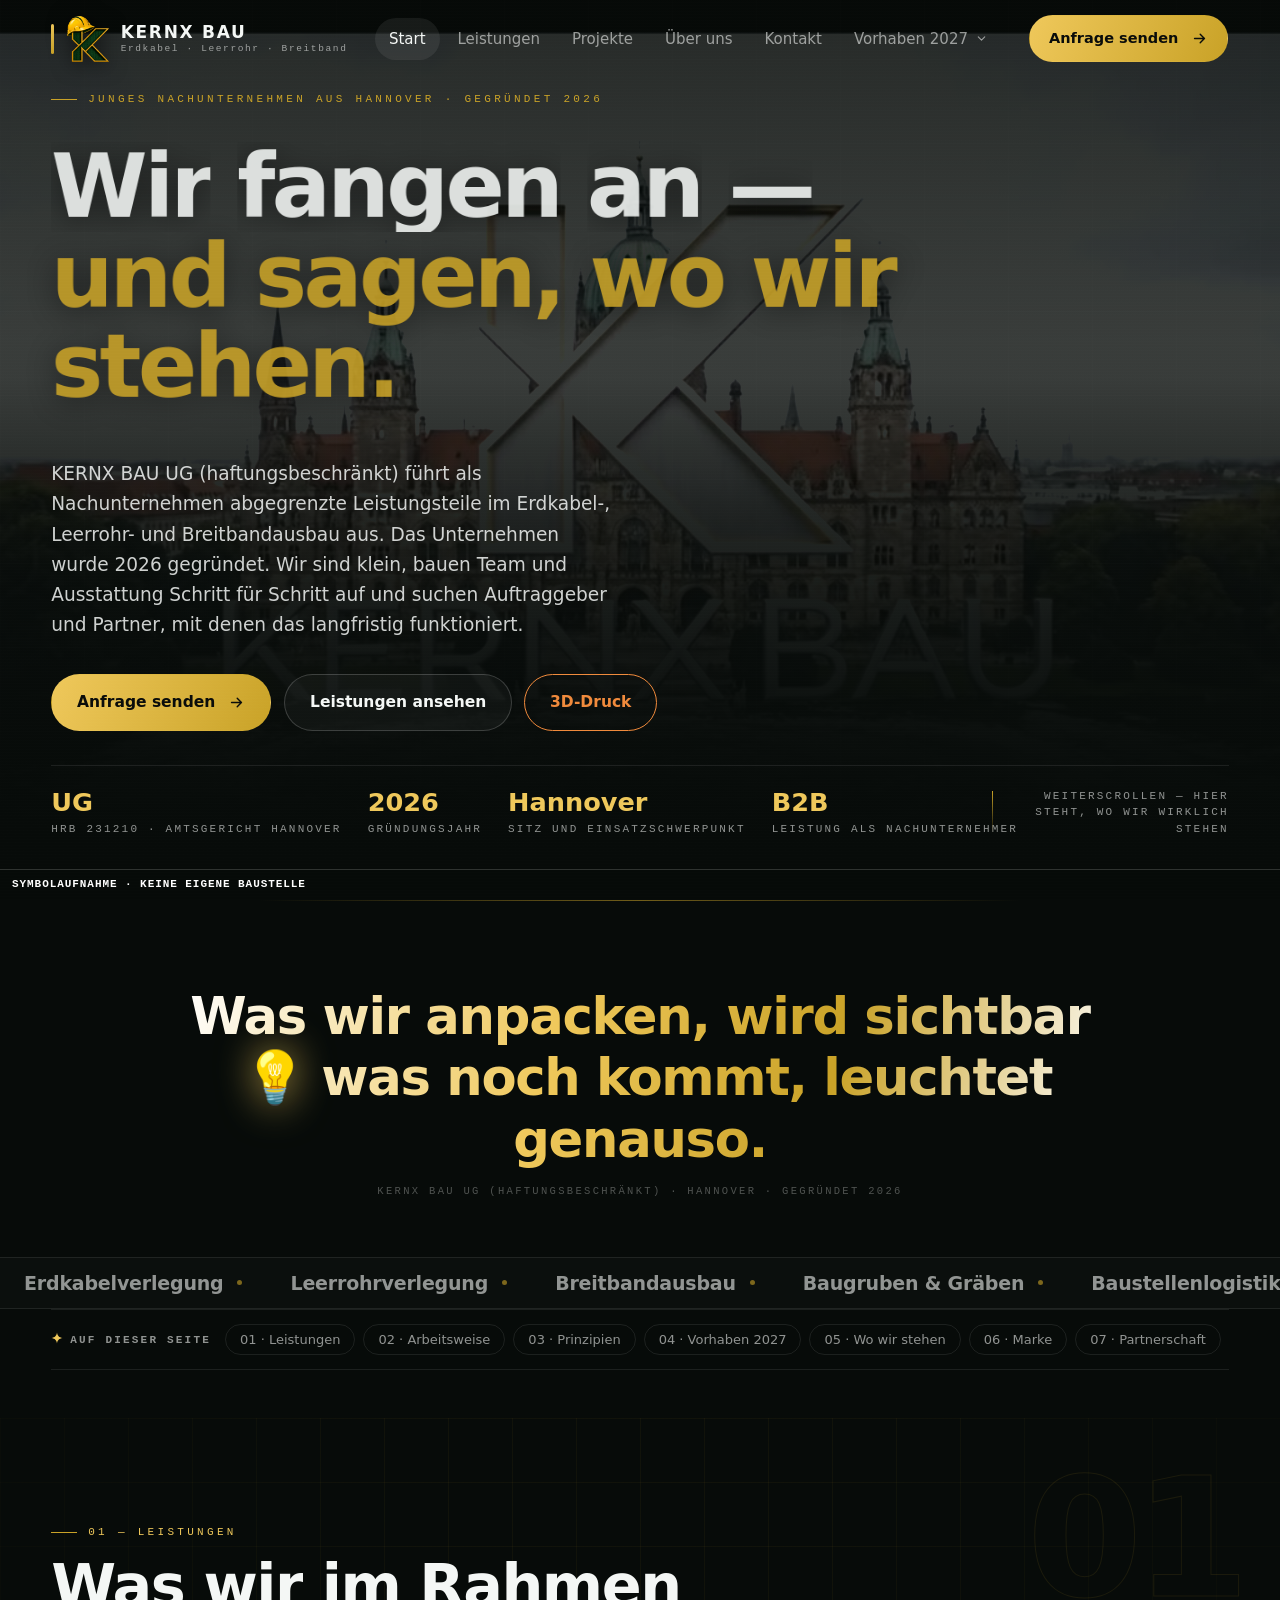
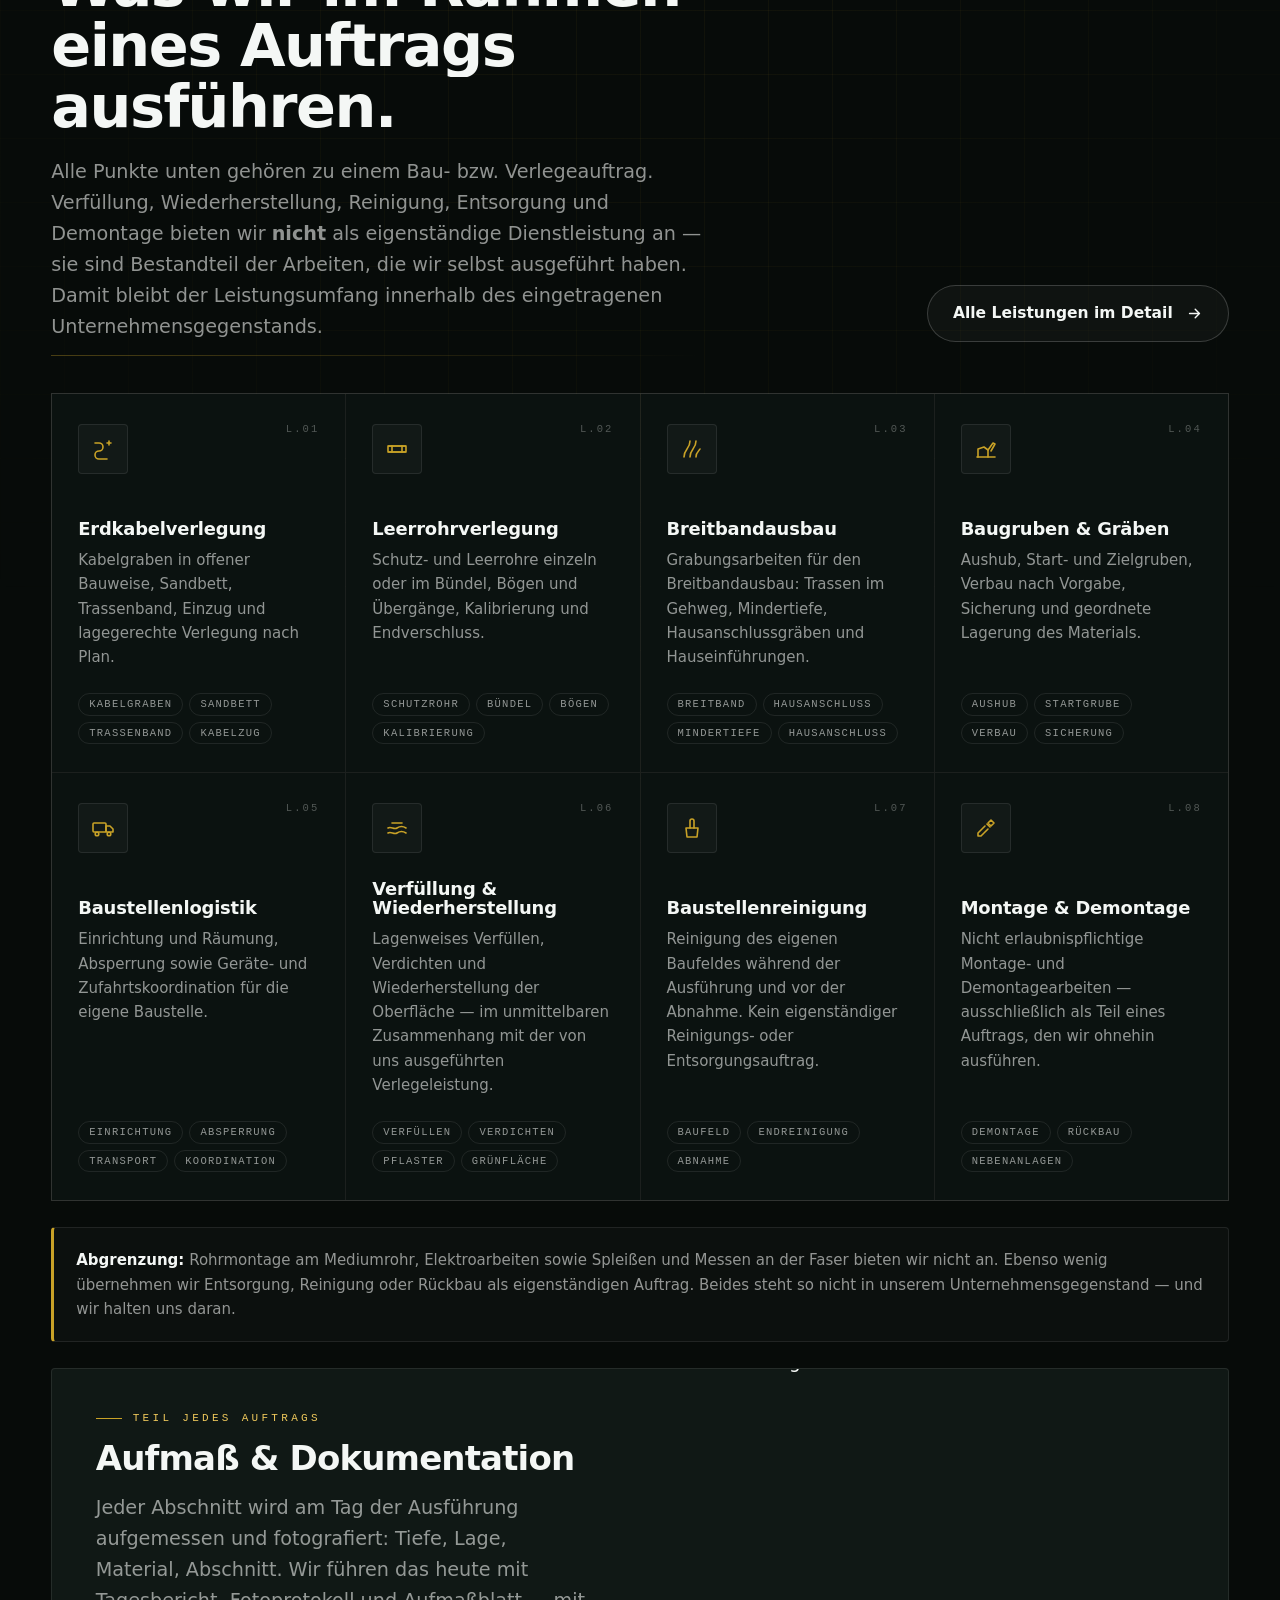
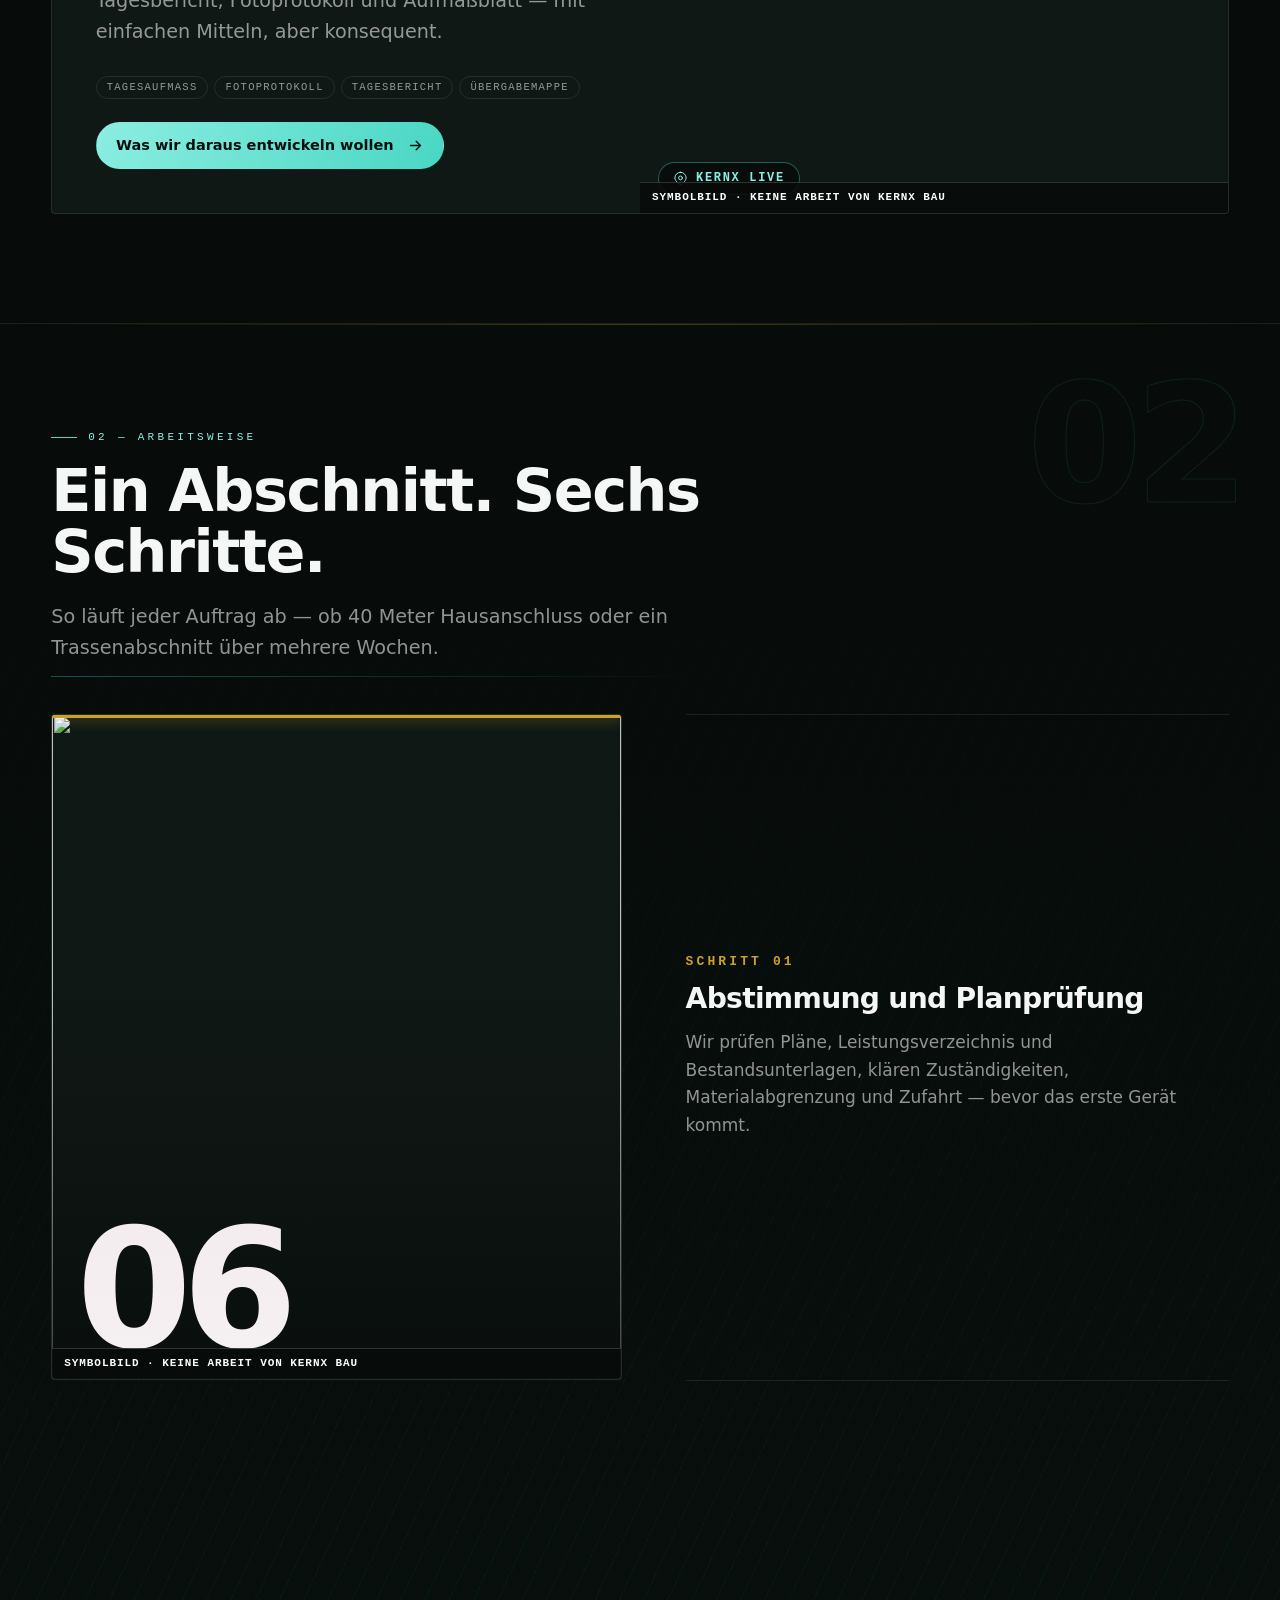
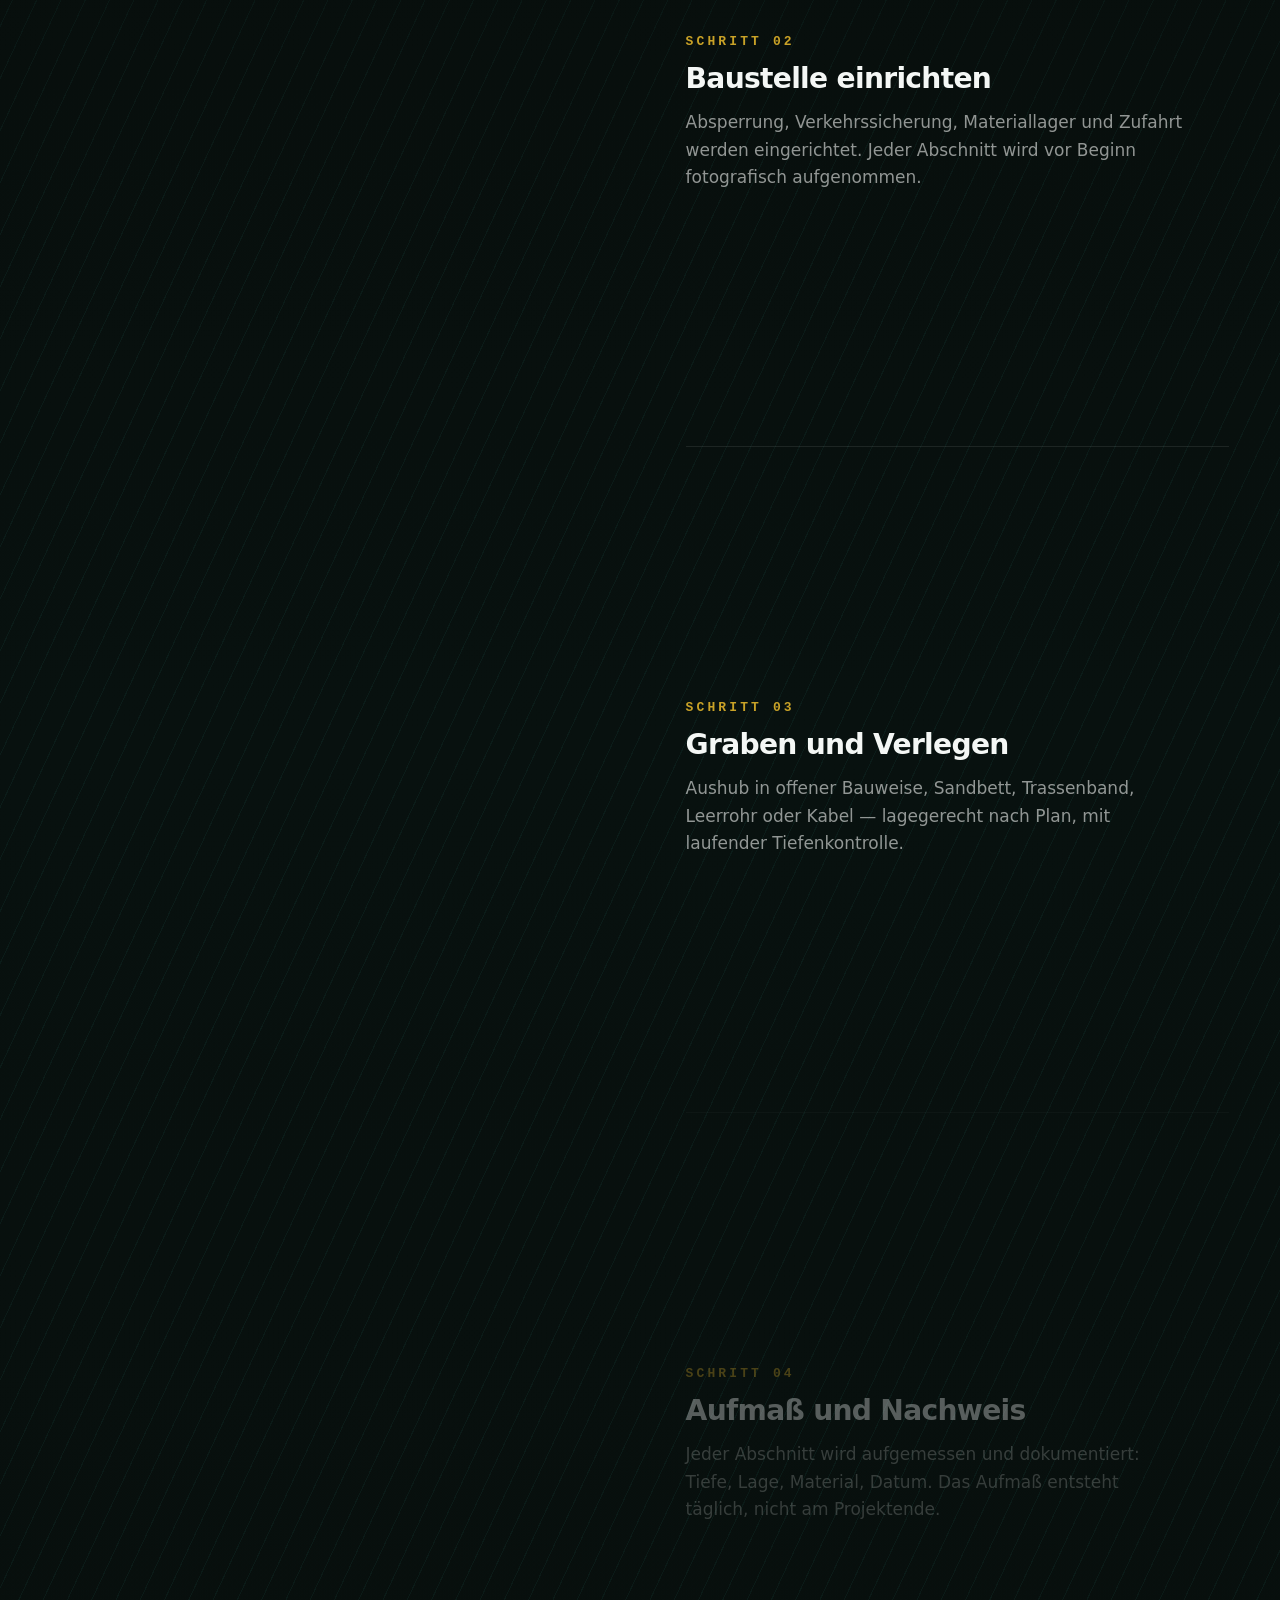
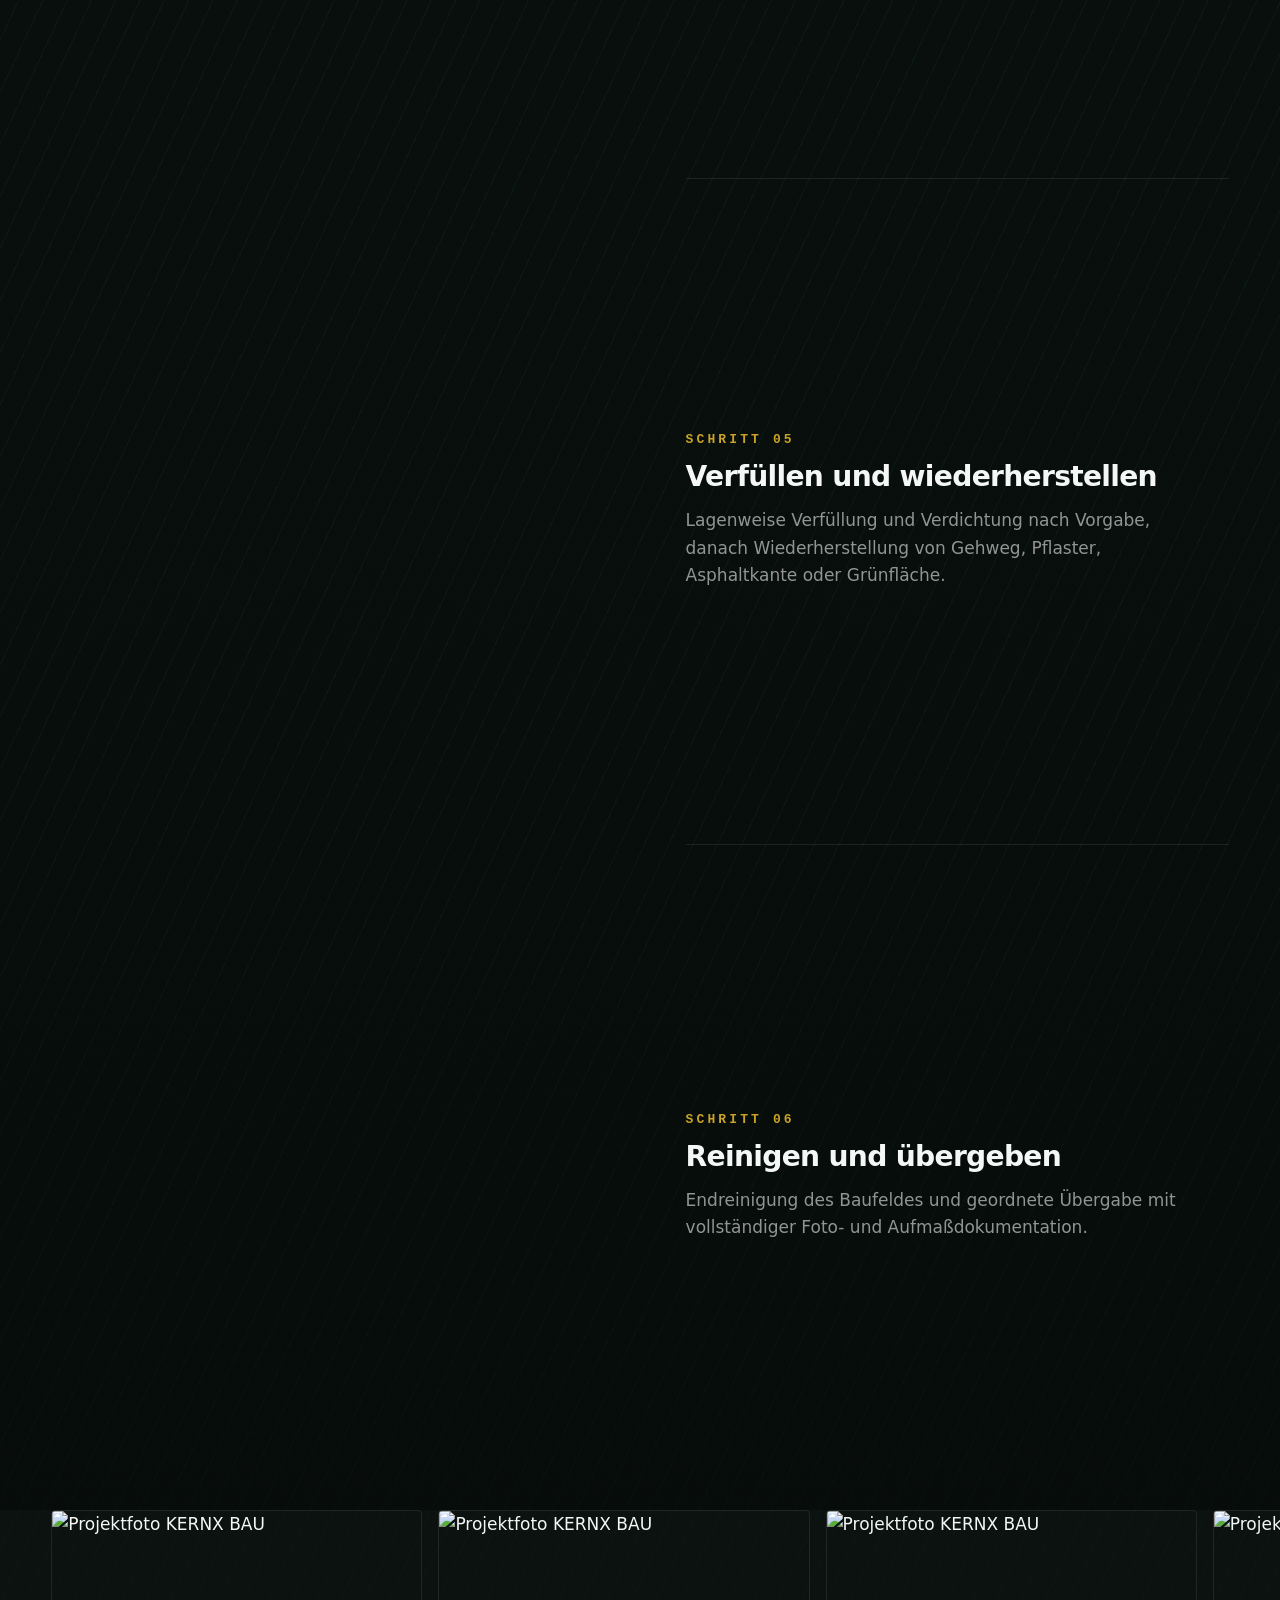
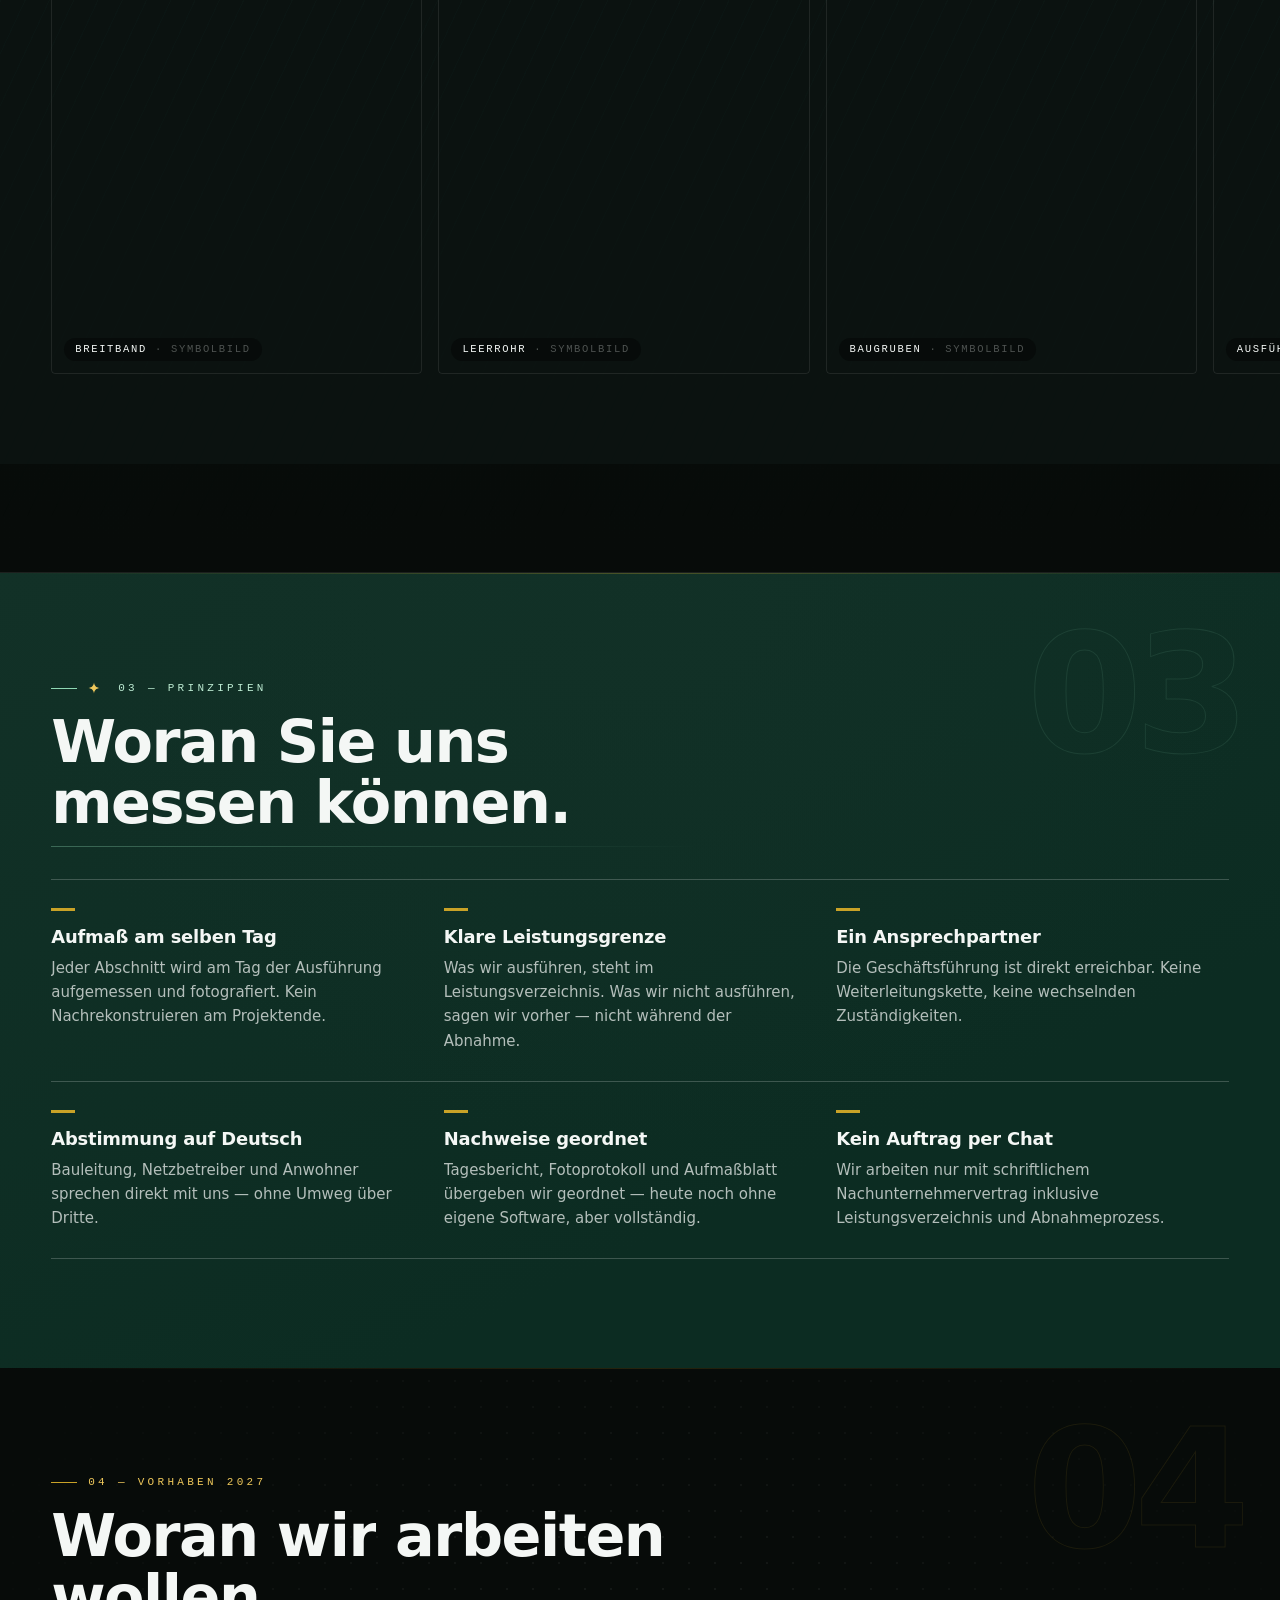
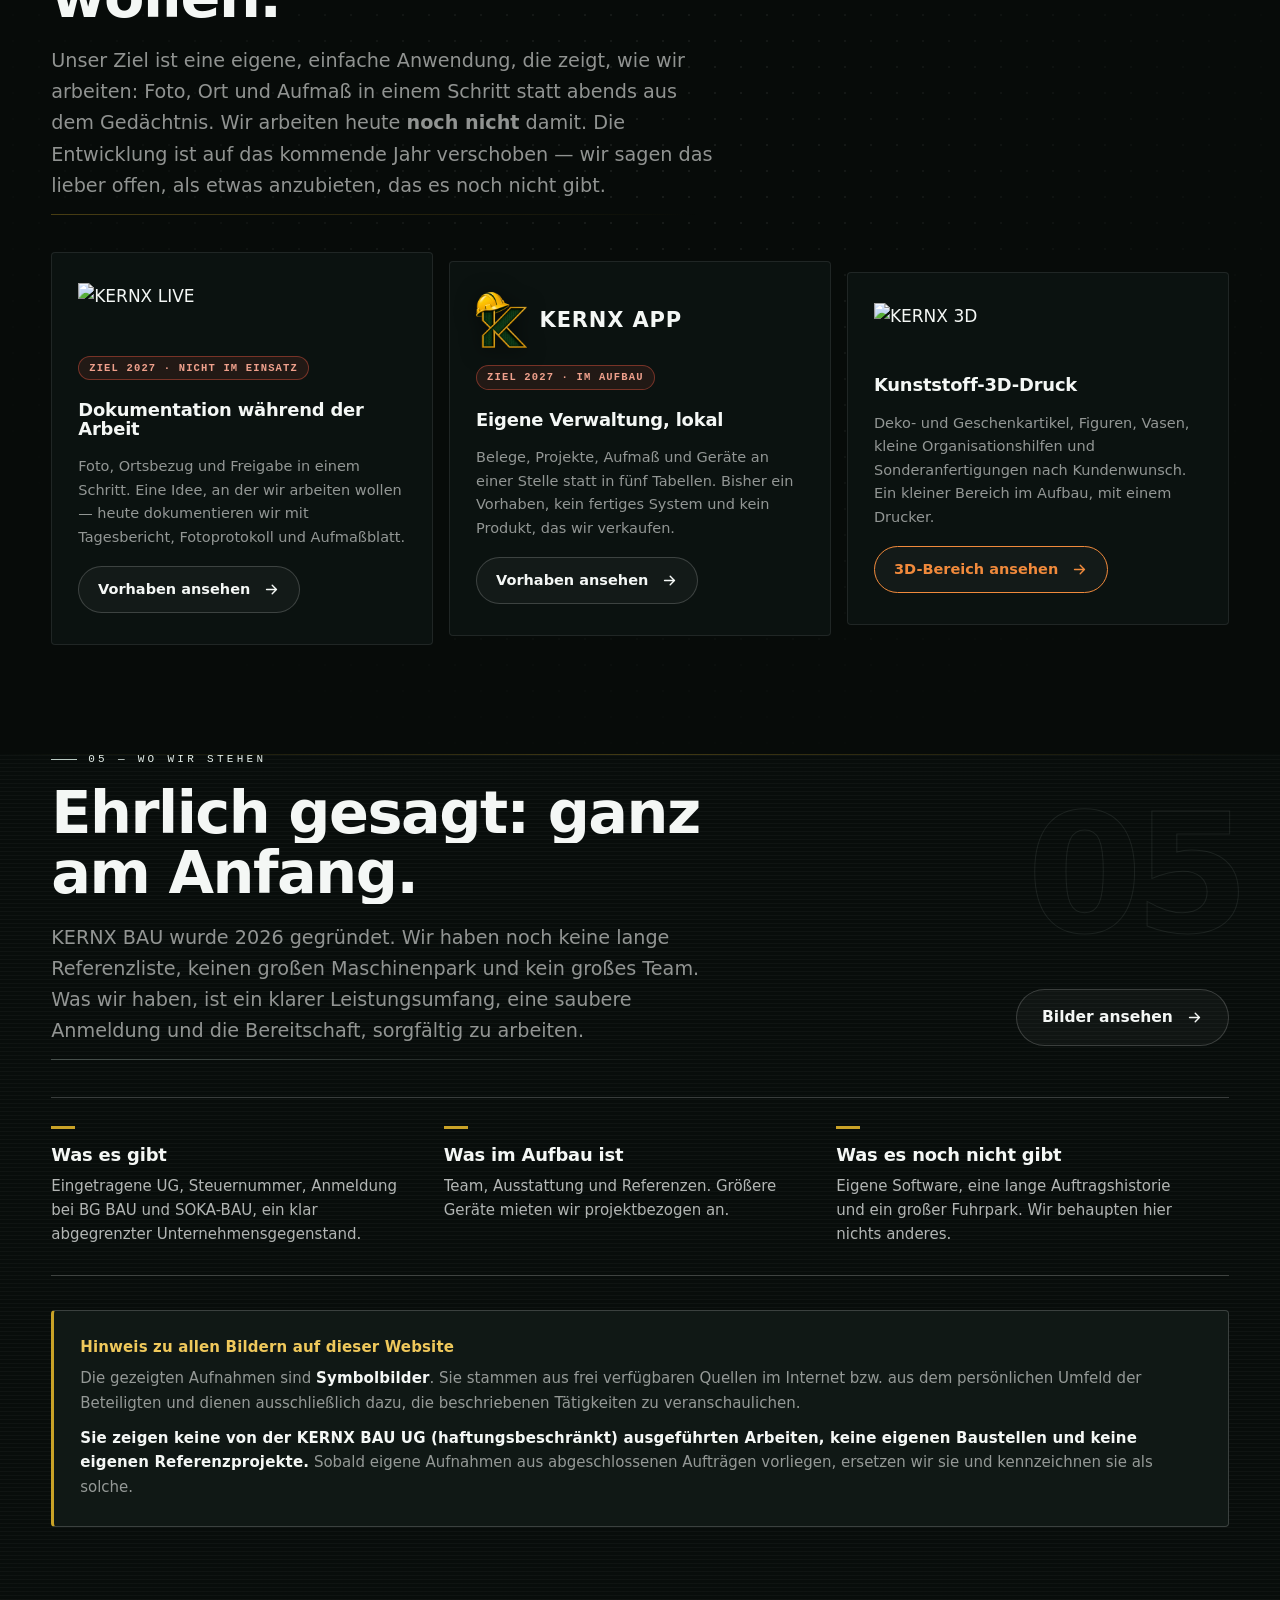
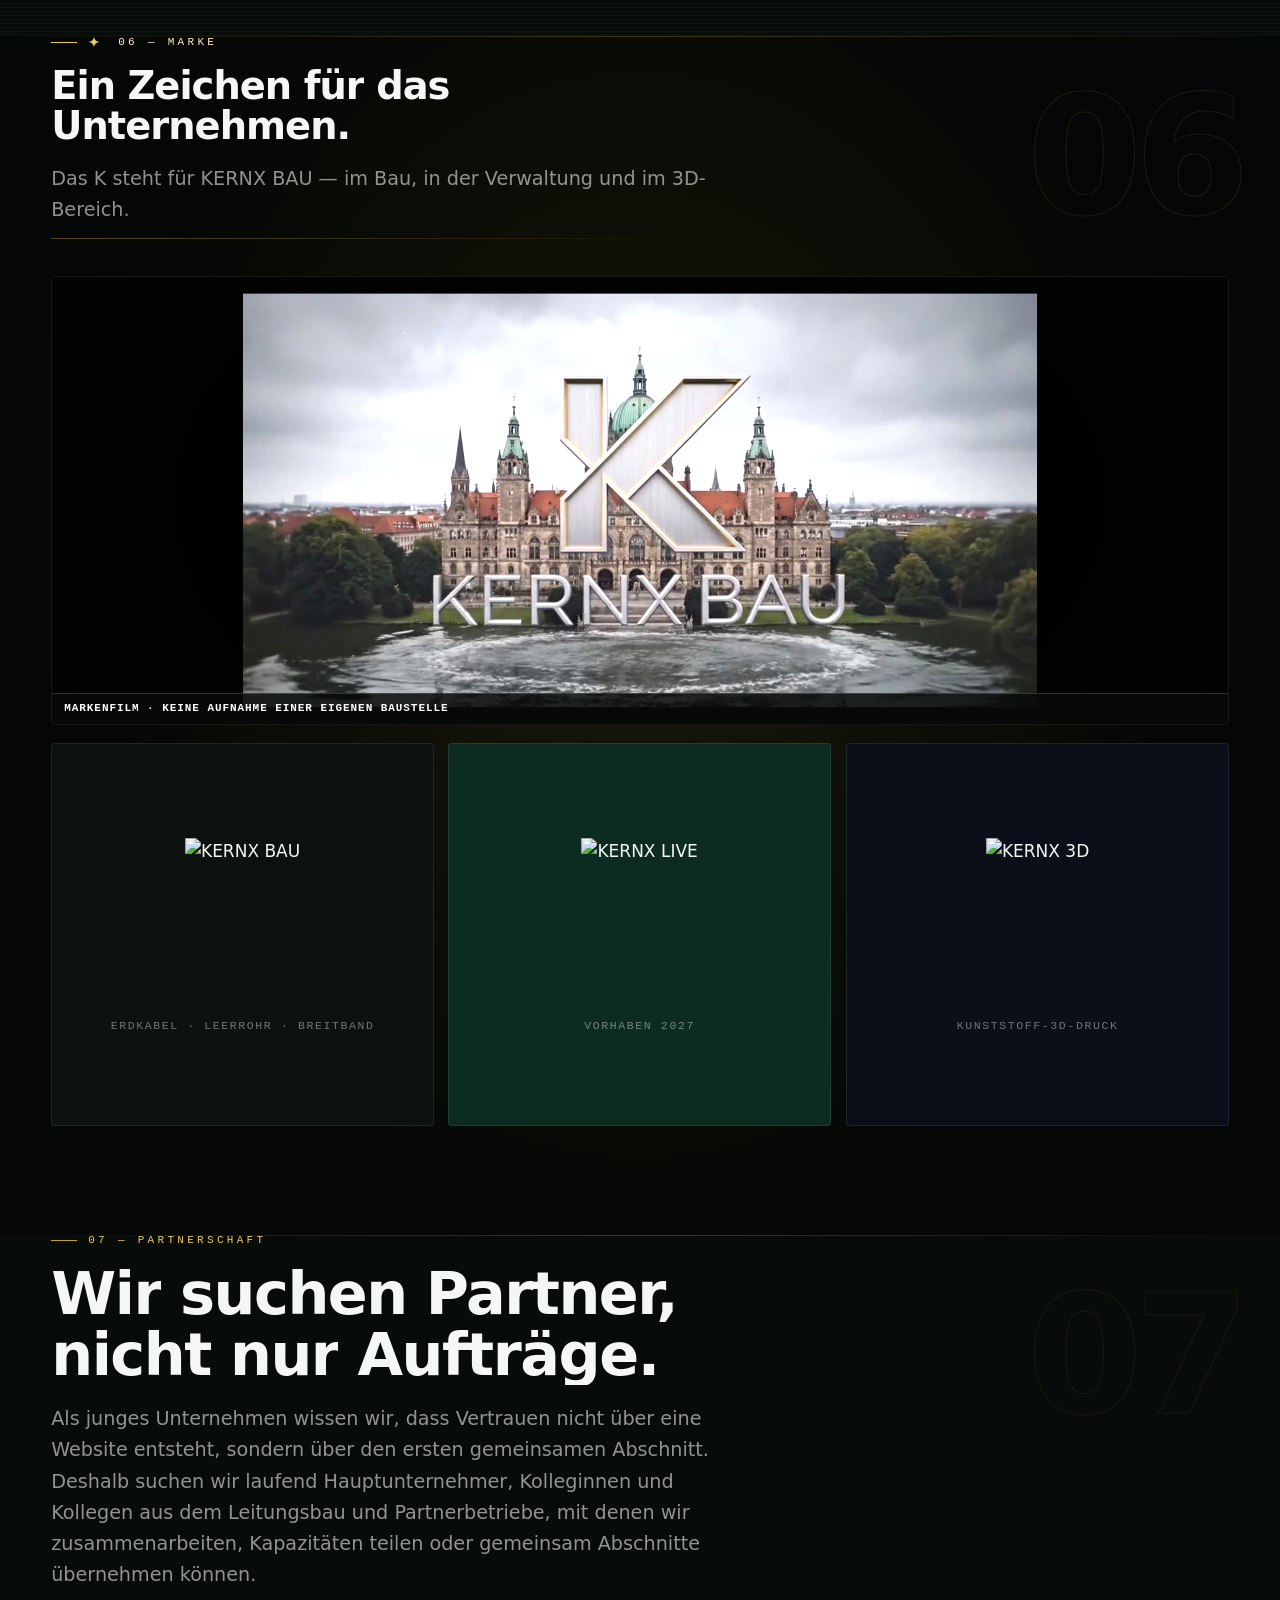
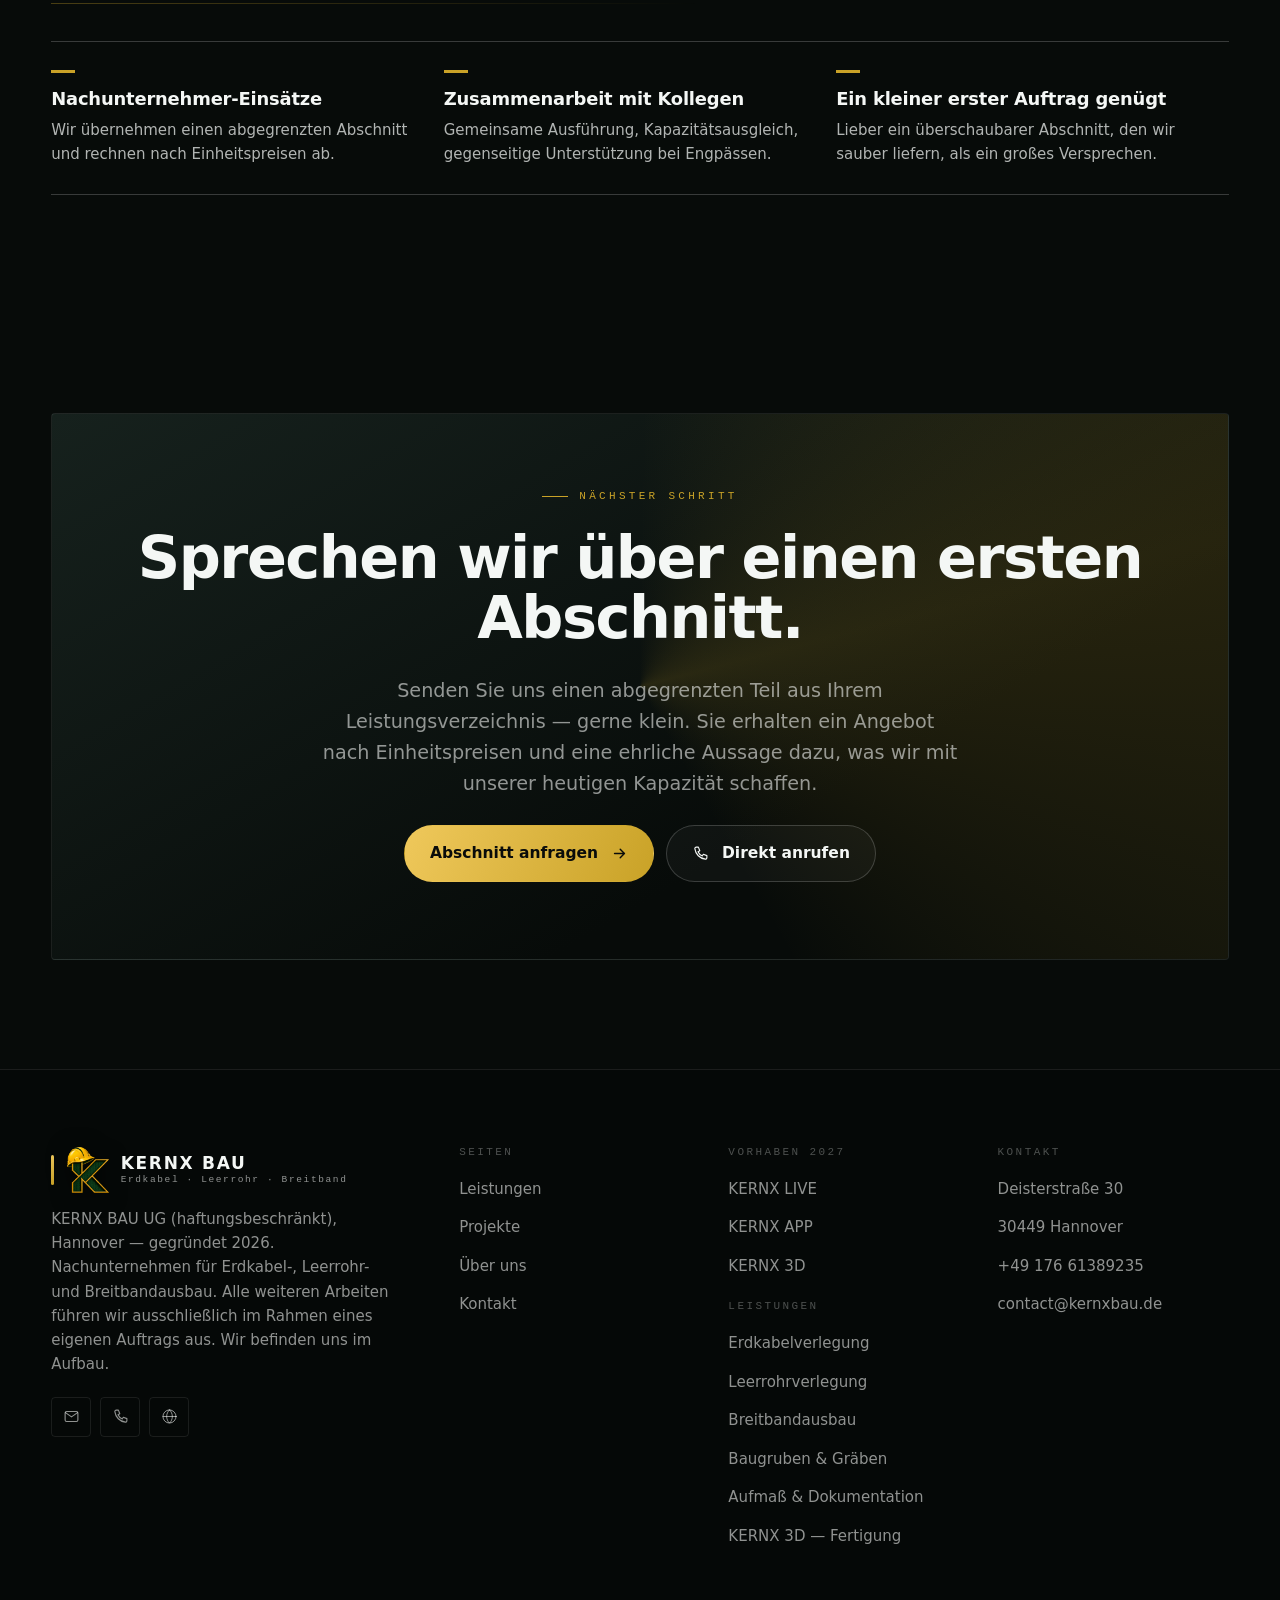
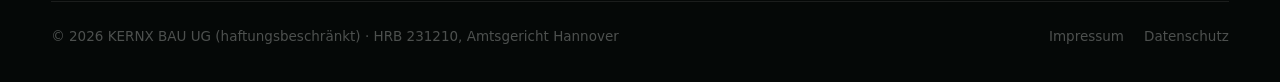
==== commit 68f5c95b: "last one - 19-09" ====
--- a/index.html
+++ b/index.html
@@ -3,33 +3,34 @@
 <head>
 <meta charset="utf-8">
 <meta name="viewport" content="width=device-width,initial-scale=1">
-<title>KERNX BAU UG — Erdkabel, Leerrohr, Breitbandausbau & 3D-Fertigung in Hannover</title>
-<meta name="description" content="KERNX BAU UG (haftungsbeschränkt): Nachunternehmen für Erdkabel-, Leerrohr- und Breitbandausbau in Hannover und Umgebung. Dazu additive Fertigung für Kleinteile und Vorrichtungen.">
+<title>KERNX BAU UG (haftungsbeschränkt) — Erdkabel-, Leerrohr- und Breitbandausbau in Hannover</title>
+<meta name="description" content="KERNX BAU UG (haftungsbeschränkt), Hannover, gegründet 2026. Junges Nachunternehmen für Erdkabel-, Leerrohr- und Breitbandausbau. Wir stehen am Anfang und suchen Auftraggeber und Partner in der Region.">
 <meta name="robots" content="index,follow">
 <meta property="og:type" content="website">
 <meta property="og:site_name" content="KERNX BAU">
-<meta property="og:title" content="KERNX BAU UG — Erdkabel, Leerrohr, Breitbandausbau & 3D-Fertigung in Hannover">
-<meta property="og:description" content="KERNX BAU UG (haftungsbeschränkt): Nachunternehmen für Erdkabel-, Leerrohr- und Breitbandausbau in Hannover und Umgebung. Dazu additive Fertigung für Kleinteile und Vorrichtungen.">
+<meta property="og:title" content="KERNX BAU UG (haftungsbeschränkt) — Erdkabel-, Leerrohr- und Breitbandausbau in Hannover">
+<meta property="og:description" content="KERNX BAU UG (haftungsbeschränkt), Hannover, gegründet 2026. Junges Nachunternehmen für Erdkabel-, Leerrohr- und Breitbandausbau. Wir stehen am Anfang und suchen Auftraggeber und Partner in der Region.">
 <meta property="og:image" content="https://kernxbau.de/assets/img/bau/09-breitband-microduct-farbig-800.jpg">
 <meta property="og:locale" content="de_DE">
 <meta name="theme-color" content="#070B09">
 <link rel="icon" href="assets/img/marke/favicon.png">
-<link rel="preload" as="image" href="assets/img/bau/09-breitband-microduct-farbig-800.webp">
+<link rel="preload" as="image" href="assets/img/ui/poster-hero.jpg">
 <link rel="apple-touch-icon" href="assets/img/marke/app-icon-192.png">
 <link rel="canonical" href="https://kernxbau.de/">
 <link rel="preconnect" href="https://fonts.googleapis.com">
 <link rel="preconnect" href="https://fonts.gstatic.com" crossorigin>
 <link href="https://fonts.googleapis.com/css2?family=Space+Grotesk:wght@500;600;700&family=Inter:wght@400;500;600;700&display=swap" rel="stylesheet">
-<link rel="stylesheet" href="assets/css/main.css">
+<link rel="stylesheet" href="assets/css/main.css?v=20260919l">
 </head>
 <body>
 <div id="prog"></div>
 
 <header class="hd" id="hd">
   <a class="brand" href="index.html" aria-label="KERNX BAU — Startseite">
+    <img class="kmark kmark--hd" src="assets/img/marke/logo-kernx-helm.png" alt="" width="52" height="58">
     <span class="brand__t"><b>KERNX BAU</b><span>Erdkabel · Leerrohr · Breitband</span></span>
   </a>
-  <nav class="nav" aria-label="Hauptnavigation"><a href="index.html" class="" aria-current="page">Start</a><a href="leistungen.html" class="">Leistungen</a><a href="projekte.html" class="">Projekte</a><a href="ueber-uns.html" class="">Über uns</a><a href="kontakt.html" class="">Kontakt</a><div class="nav__dd"><button type="button" aria-haspopup="true">Eigenentwicklungen<svg viewBox="0 0 24 24" fill="none" stroke="currentColor" stroke-width="2" stroke-linecap="round" stroke-linejoin="round" aria-hidden="true"><path d="m6 9 6 6 6-6"/></svg></button><div class="nav__dd__m"><a href="kernx-live.html" class="cy"><i><svg viewBox="0 0 24 24" fill="none" stroke="currentColor" stroke-width="1.6" stroke-linecap="round" stroke-linejoin="round" aria-hidden="true"><path d="M12 2a9 9 0 0 1 9 9c0 6-9 11-9 11S3 17 3 11a9 9 0 0 1 9-9Z"/><circle cx="12" cy="11" r="3"/></svg></i><span><b>KERNX LIVE</b><span>Baustellendokumentation in Echtzeit — Foto, Ort und Freigabe in einem Schritt.</span></span></a><a href="kernx-app.html" class="au"><i><svg viewBox="0 0 24 24" fill="none" stroke="currentColor" stroke-width="1.6" stroke-linecap="round" stroke-linejoin="round" aria-hidden="true"><rect x="3" y="3" width="8" height="9" rx="1.5"/><rect x="13" y="3" width="8" height="5" rx="1.5"/><rect x="13" y="10" width="8" height="11" rx="1.5"/><rect x="3" y="14" width="8" height="7" rx="1.5"/></svg></i><span><b>KERNX APP</b><span>Unsere lokale Verwaltung: Belege, Projekte, Aufmaß, Personal und Geräte.</span></span></a><a href="kernx-3d.html" class="or"><i><svg viewBox="0 0 24 24" fill="none" stroke="currentColor" stroke-width="1.6" stroke-linecap="round" stroke-linejoin="round" aria-hidden="true"><path d="M12 2 3 7v10l9 5 9-5V7l-9-5Z"/><path d="m3 7 9 5 9-5M12 12v10"/></svg></i><span><b>KERNX 3D</b><span>Eigene Produktsysteme und Fertigung nach Zeichnung oder Muster.</span></span></a></div></div></nav>
+  <nav class="nav" aria-label="Hauptnavigation"><a href="index.html" class="" aria-current="page">Start</a><a href="leistungen.html" class="">Leistungen</a><a href="projekte.html" class="">Projekte</a><a href="ueber-uns.html" class="">Über uns</a><a href="kontakt.html" class="">Kontakt</a><div class="nav__dd"><button type="button" aria-haspopup="true">Vorhaben 2027<svg viewBox="0 0 24 24" fill="none" stroke="currentColor" stroke-width="2" stroke-linecap="round" stroke-linejoin="round" aria-hidden="true"><path d="m6 9 6 6 6-6"/></svg></button><div class="nav__dd__m"><a href="kernx-live.html" class="cy"><i><svg viewBox="0 0 24 24" fill="none" stroke="currentColor" stroke-width="1.6" stroke-linecap="round" stroke-linejoin="round" aria-hidden="true"><path d="M12 2a9 9 0 0 1 9 9c0 6-9 11-9 11S3 17 3 11a9 9 0 0 1 9-9Z"/><circle cx="12" cy="11" r="3"/></svg></i><span><b>KERNX LIVE</b><span>Geplante Baustellendokumentation. Ziel für 2027, noch nicht im Einsatz.</span></span></a><a href="kernx-app.html" class="au"><i><svg viewBox="0 0 24 24" fill="none" stroke="currentColor" stroke-width="1.6" stroke-linecap="round" stroke-linejoin="round" aria-hidden="true"><rect x="3" y="3" width="8" height="9" rx="1.5"/><rect x="13" y="3" width="8" height="5" rx="1.5"/><rect x="13" y="10" width="8" height="11" rx="1.5"/><rect x="3" y="14" width="8" height="7" rx="1.5"/></svg></i><span><b>KERNX APP</b><span>Geplante eigene Verwaltung. Ziel für 2027, noch nicht im Einsatz.</span></span></a><a href="kernx-3d.html" class="or"><i><svg viewBox="0 0 24 24" fill="none" stroke="currentColor" stroke-width="1.6" stroke-linecap="round" stroke-linejoin="round" aria-hidden="true"><path d="M12 2 3 7v10l9 5 9-5V7l-9-5Z"/><path d="m3 7 9 5 9-5M12 12v10"/></svg></i><span><b>KERNX 3D</b><span>Kunststoff-3D-Druck: Deko, Figuren, Vasen und kleine Sonderanfertigungen.</span></span></a></div></div></nav>
   <div class="hd__r">
     <a class="btn btn--p btn--sm" href="kontakt.html">Anfrage senden<svg viewBox="0 0 24 24" fill="none" stroke="currentColor" stroke-width="2" stroke-linecap="round" stroke-linejoin="round" aria-hidden="true"><path d="M5 12h14M13 6l6 6-6 6"/></svg></a>
     <button class="burger" data-menu-open aria-label="Menü öffnen"><svg viewBox="0 0 24 24" fill="none" stroke="currentColor" stroke-width="2" stroke-linecap="round" stroke-linejoin="round" aria-hidden="true"><path d="M4 6h16M4 12h16M4 18h16"/></svg></button>
@@ -50,43 +51,52 @@
   <div class="curtain__c">
     <div class="curtain__mark"><svg viewBox="0 0 48 48" fill="currentColor" stroke="none" aria-hidden="true"><path d="M24 2c2.2 13.8 7.9 19.6 22 22-14.1 2.4-19.8 8.2-22 22-2.2-13.8-7.9-19.6-22-22 14.1-2.4 19.8-8.2 22-22Z"/></svg></div>
     <div class="curtain__brand">KERNX<em> BAU</em></div>
-    <p class="curtain__claim">Was ausgeführt ist, ist sichtbar.<br>Was offen ist, ebenfalls.</p>
+    <p class="curtain__claim">Ein junges Unternehmen aus Hannover.<br>Wir sagen, wo wir stehen.</p>
     <div class="curtain__p">
       <div class="curtain__track"><div class="curtain__fill"></div></div>
-      <div class="curtain__meta"><span>Hannover · seit 2026</span><span class="curtain__n">00</span></div>
+      <div class="curtain__meta"><span>Hannover · gegründet 2026</span><span class="curtain__n">00</span></div>
     </div>
   </div>
 </div>
 
 <section class="hero">
-  <div class="hero__bg hero__bg--city">
-    <video src="assets/vid/01-hannover-hero.mp4" poster="assets/img/ui/poster-hannover.jpg"
+  <div class="hero__bg hero__bg--city symbwrap"><span class="symbtag">Symbolaufnahme · keine eigene Baustelle</span>
+    <video src="assets/vid/01-hero-kernx.mp4" poster="assets/img/ui/poster-hero.jpg"
            autoplay muted loop playsinline aria-hidden="true"></video>
   </div>
   <div class="hero__grid"></div>
   <div class="wrap">
-    <div class="kicker">Nachunternehmen aus Hannover · seit 2026</div>
-    <h1 style="margin-top:22px">Was ausgeführt ist,<em>ist nachweisbar.</em></h1>
+    <div class="kicker">Junges Nachunternehmen aus Hannover · gegründet 2026</div>
+    <h1 class="h1x" style="margin-top:22px" tabindex="0">Wir fangen an —<em>und sagen, wo wir stehen.</em></h1>
     <div class="hero__sub">
-      <p>Erdkabel-, Leerrohr- und Breitbandausbau sowie projektbezogene Baustellenleistungen —
-         mit täglichem Aufmaß und Fotodokumentation als Standard, nicht als Zusatzleistung.</p>
+      <p>KERNX BAU UG (haftungsbeschränkt) führt als Nachunternehmen abgegrenzte Leistungsteile im
+         Erdkabel-, Leerrohr- und Breitbandausbau aus. Das Unternehmen wurde 2026 gegründet. Wir sind
+         klein, bauen Team und Ausstattung Schritt für Schritt auf und suchen Auftraggeber und
+         Partner, mit denen das langfristig funktioniert.</p>
       <div class="hero__cta">
         <a class="btn btn--p" href="kontakt.html">Anfrage senden<svg viewBox="0 0 24 24" fill="none" stroke="currentColor" stroke-width="2" stroke-linecap="round" stroke-linejoin="round" aria-hidden="true"><path d="M5 12h14M13 6l6 6-6 6"/></svg></a>
         <a class="btn" href="leistungen.html">Leistungen ansehen</a>
-        <a class="btn btn--ghost" href="kernx-3d.html" style="border-color:#F08A3C;color:#F08A3C">KERNX 3D</a>
+        <a class="btn btn--ghost" href="kernx-3d.html" style="border-color:#F08A3C;color:#F08A3C">3D-Druck</a>
       </div>
     </div>
     <div class="hero__meta">
-      <div><b data-count="8" data-suffix="">0</b><span class="mono">Leistungsmodule</span></div>
-      <div><b data-count="150" data-suffix=" km">0</b><span class="mono">Einsatzradius Hannover</span></div>
       <div><b>UG</b><span class="mono">HRB 231210 · Amtsgericht Hannover</span></div>
-      <div><b>B2B</b><span class="mono">Nachunternehmer-Leistung</span></div>
+      <div><b>2026</b><span class="mono">Gründungsjahr</span></div>
+      <div><b>Hannover</b><span class="mono">Sitz und Einsatzschwerpunkt</span></div>
+      <div><b>B2B</b><span class="mono">Leistung als Nachunternehmer</span></div>
     </div>
   </div>
-  <div class="hero__hint"><i></i><span class="mono">Scrollen</span></div>
-</section>
-
-<div class="tick"><div class="tick__t"><span>Erdkabelverlegung</span><span>Leerrohrverlegung</span><span>Breitbandausbau FTTH</span><span>Baugruben & Gräben</span><span>Baustellenlogistik</span><span>Verfüllung & Wiederherstellung</span><span>Baustellenreinigung</span><span>Aufmaß & Dokumentation</span><span>Montage & Demontage</span><span>3D-Dienstleistung</span><span>Erdkabelverlegung</span><span>Leerrohrverlegung</span><span>Breitbandausbau FTTH</span><span>Baugruben & Gräben</span><span>Baustellenlogistik</span><span>Verfüllung & Wiederherstellung</span><span>Baustellenreinigung</span><span>Aufmaß & Dokumentation</span><span>Montage & Demontage</span><span>3D-Dienstleistung</span></div></div>
+  <div class="hero__hint"><i></i><span class="mono">Weiterscrollen &mdash; hier steht, wo wir wirklich stehen</span></div>
+</section>
+
+<section class="cband" aria-label="Leitsatz">
+  <div class="wrap">
+    <p class="cband__l">Was wir anpacken, wird sichtbar<span class="cband__b">&#128161;</span>was noch kommt, leuchtet genauso.</p>
+    <span class="cband__s">KERNX BAU UG (haftungsbeschr&auml;nkt) &middot; Hannover &middot; gegr&uuml;ndet 2026</span>
+  </div>
+</section>
+
+<div class="tick"><div class="tick__t"><span>Erdkabelverlegung</span><span>Leerrohrverlegung</span><span>Breitbandausbau</span><span>Baugruben & Gräben</span><span>Baustellenlogistik</span><span>Verfüllung & Wiederherstellung</span><span>Baustellenreinigung im Auftrag</span><span>Aufmaß & Dokumentation</span><span>Montage & Demontage</span><span>Kunststoff-3D-Druck</span><span>Erdkabelverlegung</span><span>Leerrohrverlegung</span><span>Breitbandausbau</span><span>Baugruben & Gräben</span><span>Baustellenlogistik</span><span>Verfüllung & Wiederherstellung</span><span>Baustellenreinigung im Auftrag</span><span>Aufmaß & Dokumentation</span><span>Montage & Demontage</span><span>Kunststoff-3D-Druck</span></div></div>
 
 <div class="wrap">
   <nav class="toc" aria-label="Inhalt dieser Seite">
@@ -94,9 +104,10 @@
     <a href="#leistungen">01 · Leistungen</a>
     <a href="#ablauf">02 · Arbeitsweise</a>
     <a href="#prinzipien">03 · Prinzipien</a>
-    <a href="#eigen">04 · Eigenentwicklungen</a>
-    <a href="#projekte">05 · Projekte</a>
+    <a href="#eigen">04 · Vorhaben 2027</a>
+    <a href="#projekte">05 · Wo wir stehen</a>
     <a href="#marke">06 · Marke</a>
+    <a href="#partner">07 · Partnerschaft</a>
   </nav>
 </div>
 
@@ -106,9 +117,12 @@
   <div class="sec-head rv">
    <div class="sec-head__l">
      <div class="kicker">01 — Leistungen</div>
-     <h2>Acht Module. Einzeln oder kombiniert.</h2>
-     <p class="lead">Kein festes Paket, keine Reihenfolge. Sie beauftragen genau die Abschnitte,
-        die in Ihrem Leistungsverzeichnis offen sind — vom kompletten Kabelgraben bis zur reinen Dokumentation.</p>
+     <h2>Was wir im Rahmen eines Auftrags ausführen.</h2>
+     <p class="lead">Alle Punkte unten gehören zu einem Bau- bzw. Verlegeauftrag. Verfüllung,
+        Wiederherstellung, Reinigung, Entsorgung und Demontage bieten wir <b>nicht</b> als
+        eigenständige Dienstleistung an — sie sind Bestandteil der Arbeiten, die wir selbst
+        ausgeführt haben. Damit bleibt der Leistungsumfang innerhalb des eingetragenen
+        Unternehmensgegenstands.</p>
    </div>
    <a class="btn" href="leistungen.html">Alle Leistungen im Detail<svg viewBox="0 0 24 24" fill="none" stroke="currentColor" stroke-width="2" stroke-linecap="round" stroke-linejoin="round" aria-hidden="true"><path d="M5 12h14M13 6l6 6-6 6"/></svg></a>
   </div>
@@ -130,8 +144,8 @@
   <div class="mod__top"><span class="mod__ic"><svg viewBox="0 0 24 24" fill="none" stroke="currentColor" stroke-width="1.6" stroke-linecap="round" stroke-linejoin="round" aria-hidden="true"><path d="M4 20c0-8 6-8 6-16M10 20c0-8 6-8 6-16M16 20c0-5 3-6 4-8"/></svg></span><span class="mod__n">L.03</span></div>
   <div class="mod__b">
     <h4>Breitbandausbau</h4>
-    <p>Grabungsarbeiten für FTTH und FTTB: Trassen im Gehweg, Mindertiefe, Hausanschlussgräben und Hauseinführungen.</p>
-    <div class="mod__tags"><span>FTTH</span><span>FTTB</span><span>Mindertiefe</span><span>Hausanschluss</span></div>
+    <p>Grabungsarbeiten für den Breitbandausbau: Trassen im Gehweg, Mindertiefe, Hausanschlussgräben und Hauseinführungen.</p>
+    <div class="mod__tags"><span>Breitband</span><span>Hausanschluss</span><span>Mindertiefe</span><span>Hausanschluss</span></div>
   </div>
 </article><article class="mod">
   <div class="mod__top"><span class="mod__ic"><svg viewBox="0 0 24 24" fill="none" stroke="currentColor" stroke-width="1.6" stroke-linecap="round" stroke-linejoin="round" aria-hidden="true"><path d="M3 20h18"/><path d="M4 20V12l6-2 4 3v7"/><path d="m14 13 5-7 2 1-4 7"/></svg></span><span class="mod__n">L.04</span></div>
@@ -144,47 +158,49 @@
   <div class="mod__top"><span class="mod__ic"><svg viewBox="0 0 24 24" fill="none" stroke="currentColor" stroke-width="1.6" stroke-linecap="round" stroke-linejoin="round" aria-hidden="true"><rect x="2" y="7" width="13" height="9" rx="1"/><path d="M15 10h4l3 3v3h-7z"/><circle cx="6" cy="18" r="1.8"/><circle cx="18" cy="18" r="1.8"/></svg></span><span class="mod__n">L.05</span></div>
   <div class="mod__b">
     <h4>Baustellenlogistik</h4>
-    <p>Einrichtung und Räumung, Absperrung, Materialtransporte bis 3,5 t sowie Geräte- und Zufahrtskoordination.</p>
+    <p>Einrichtung und Räumung, Absperrung sowie Geräte- und Zufahrtskoordination für die eigene Baustelle.</p>
     <div class="mod__tags"><span>Einrichtung</span><span>Absperrung</span><span>Transport</span><span>Koordination</span></div>
   </div>
 </article><article class="mod">
   <div class="mod__top"><span class="mod__ic"><svg viewBox="0 0 24 24" fill="none" stroke="currentColor" stroke-width="1.6" stroke-linecap="round" stroke-linejoin="round" aria-hidden="true"><path d="M3 17c3-2 6 2 9 0s6-2 9 0M3 12c3-2 6 2 9 0s6-2 9 0"/><path d="M7 7h10"/></svg></span><span class="mod__n">L.06</span></div>
   <div class="mod__b">
     <h4>Verfüllung &amp; Wiederherstellung</h4>
-    <p>Lagenweises Verfüllen, Verdichten nach Vorgabe und Wiederherstellung von Gehweg, Pflaster und Grünfläche.</p>
+    <p>Lagenweises Verfüllen, Verdichten und Wiederherstellung der Oberfläche — im unmittelbaren Zusammenhang mit der von uns ausgeführten Verlegeleistung.</p>
     <div class="mod__tags"><span>Verfüllen</span><span>Verdichten</span><span>Pflaster</span><span>Grünfläche</span></div>
   </div>
 </article><article class="mod">
   <div class="mod__top"><span class="mod__ic"><svg viewBox="0 0 24 24" fill="none" stroke="currentColor" stroke-width="1.6" stroke-linecap="round" stroke-linejoin="round" aria-hidden="true"><path d="M7 21h10l1-9H6l1 9Z"/><path d="M10 12V5a2 2 0 1 1 4 0v7"/></svg></span><span class="mod__n">L.07</span></div>
   <div class="mod__b">
     <h4>Baustellenreinigung</h4>
-    <p>Gehweg und Fahrbahn bleiben während der Ausführung begehbar und befahrbar. Vor der Abnahme folgt die Endreinigung.</p>
+    <p>Reinigung des eigenen Baufeldes während der Ausführung und vor der Abnahme. Kein eigenständiger Reinigungs- oder Entsorgungsauftrag.</p>
     <div class="mod__tags"><span>Baufeld</span><span>Endreinigung</span><span>Abnahme</span></div>
   </div>
 </article><article class="mod">
   <div class="mod__top"><span class="mod__ic"><svg viewBox="0 0 24 24" fill="none" stroke="currentColor" stroke-width="1.6" stroke-linecap="round" stroke-linejoin="round" aria-hidden="true"><path d="m14 7 3-3 3 3-3 3z"/><path d="M11 10 4 17v3h3l7-7"/><path d="m13 8 3 3"/></svg></span><span class="mod__n">L.08</span></div>
   <div class="mod__b">
     <h4>Montage &amp; Demontage</h4>
-    <p>Nicht erlaubnispflichtige Montage- und Demontagearbeiten als abgegrenzter Leistungsteil — projektbezogen, nach Leistungsverzeichnis.</p>
+    <p>Nicht erlaubnispflichtige Montage- und Demontagearbeiten — ausschließlich als Teil eines Auftrags, den wir ohnehin ausführen.</p>
     <div class="mod__tags"><span>Demontage</span><span>Rückbau</span><span>Nebenanlagen</span></div>
   </div>
 </article></div>
   <div class="note rv" style="margin-top:26px">
-    <b>Bewusste Abgrenzung:</b> Rohrmontage am Mediumrohr sowie Elektro- und Spleißarbeiten
-    bieten wir nicht an. Diese Grenze halten wir vertraglich sauber — das schützt Ihr Projekt und uns.
+    <b>Abgrenzung:</b> Rohrmontage am Mediumrohr, Elektroarbeiten sowie Spleißen und Messen an der
+    Faser bieten wir nicht an. Ebenso wenig übernehmen wir Entsorgung, Reinigung oder Rückbau als
+    eigenständigen Auftrag. Beides steht so nicht in unserem Unternehmensgegenstand — und wir
+    halten uns daran.
   </div>
 
   <div class="feat rv" id="dokumentation">
    <div class="feat__p">
-     <div class="kicker kicker--cy">Immer dabei, nie extra berechnet</div>
+     <div class="kicker kicker--cy">Teil jedes Auftrags</div>
      <h3>Aufmaß &amp; Dokumentation</h3>
      <p class="lead">Jeder Abschnitt wird am Tag der Ausführung aufgemessen und fotografiert:
-        Tiefe, Lage, Material, Abschnitt. Kein Nachrekonstruieren am Projektende, keine
-        Lücke, die Ihre Abrechnung aufhält.</p>
+        Tiefe, Lage, Material, Abschnitt. Wir führen das heute mit Tagesbericht, Fotoprotokoll
+        und Aufmaßblatt — mit einfachen Mitteln, aber konsequent.</p>
      <div class="mod__tags"><span>Tagesaufmaß</span><span>Fotoprotokoll</span><span>Tagesbericht</span><span>Übergabemappe</span></div>
-     <a class="btn btn--cy btn--sm" href="kernx-live.html" style="align-self:flex-start;margin-top:8px">So entsteht der Nachweis<svg viewBox="0 0 24 24" fill="none" stroke="currentColor" stroke-width="2" stroke-linecap="round" stroke-linejoin="round" aria-hidden="true"><path d="M5 12h14M13 6l6 6-6 6"/></svg></a>
-   </div>
-   <div class="feat__v"><picture><source srcset="assets/img/bau/27-aufmass-rotationslaser-800.webp 800w, assets/img/bau/27-aufmass-rotationslaser-1280.webp 1280w" sizes="45vw" type="image/webp"><img src="assets/img/bau/27-aufmass-rotationslaser-800.jpg" alt="Vermessung mit Rotationslaser im Graben" class="" loading=lazy decoding=async></picture>
+     <a class="btn btn--cy btn--sm" href="kernx-live.html" style="align-self:flex-start;margin-top:8px">Was wir daraus entwickeln wollen<svg viewBox="0 0 24 24" fill="none" stroke="currentColor" stroke-width="2" stroke-linecap="round" stroke-linejoin="round" aria-hidden="true"><path d="M5 12h14M13 6l6 6-6 6"/></svg></a>
+   </div>
+   <div class="feat__v symbwrap"><span class="symbtag">Symbolbild · keine Arbeit von KERNX BAU</span><picture><source srcset="assets/img/bau/24-aufmass-rohr-800.webp 800w, assets/img/bau/24-aufmass-rohr-1280.webp 1280w" sizes="45vw" type="image/webp"><img src="assets/img/bau/24-aufmass-rohr-800.jpg" alt="Abstandsmessung am Rohr" class="" loading=lazy decoding=async></picture>
      <span class="feat__badge"><svg viewBox="0 0 24 24" fill="none" stroke="currentColor" stroke-width="1.6" stroke-linecap="round" stroke-linejoin="round" aria-hidden="true"><path d="M12 2a9 9 0 0 1 9 9c0 6-9 11-9 11S3 17 3 11a9 9 0 0 1 9-9Z"/><circle cx="12" cy="11" r="3"/></svg>KERNX LIVE</span>
    </div>
   </div>
@@ -203,39 +219,40 @@
    </div>
   </div>
   <div class="story__grid">
-    <div class="story__vis" aria-hidden="true">
+    <div class="story__vis symbwrap" aria-hidden="true">
       <div class="story__bar" id="storyBar"></div>
-      <img src="assets/img/bau/27-aufmass-rotationslaser-800.jpg" alt="" class="on" ><img src="assets/img/bau/31-logistik-geraet-strasse-800.jpg" alt="" class="" loading=lazy><img src="assets/img/bau/05-leerrohr-buendel-800.jpg" alt="" class="" loading=lazy><img src="assets/img/bau/24-aufmass-rohr-800.jpg" alt="" class="" loading=lazy><img src="assets/img/bau/34-oberflaeche-verfuellung-800.jpg" alt="" class="" loading=lazy><img src="assets/img/bau/35-oberflaeche-asphaltkante-800.jpg" alt="" class="" loading=lazy>
+      <img src="assets/img/bau/29-team-trasse-800.jpg" alt="" class="on" loading="lazy"><img src="assets/img/bau/32-logistik-baustelle-strasse-800.jpg" alt="" class="" loading="lazy"><img src="assets/img/bau/05-leerrohr-buendel-800.jpg" alt="" class="" loading="lazy"><img src="assets/img/bau/24-aufmass-rohr-800.jpg" alt="" class="" loading="lazy"><img src="assets/img/bau/34-oberflaeche-verfuellung-800.jpg" alt="" class="" loading="lazy"><img src="assets/img/bau/35-oberflaeche-asphaltkante-800.jpg" alt="" class="" loading="lazy">
       <div class="story__num" id="storyNum">01</div>
+      <span class="symbtag">Symbolbild &middot; keine Arbeit von KERNX BAU</span>
     </div>
     <div><article class="step" data-i="0">
   <span class="step__n">SCHRITT 01</span>
-  <h3>Abstimmung und Planprüfung</h3><p>Wir prüfen Pläne, Leistungsverzeichnis und Bestandsunterlagen, klären Zuständigkeiten, Materialabgrenzung und Zufahrt — bevor das erste Gerät kommt.</p>
-  <img class="step__m" src="assets/img/bau/27-aufmass-rotationslaser-800.jpg" alt="Abstimmung und Planprüfung" loading="lazy">
+  <h3>Abstimmung und Planpr&uuml;fung</h3><p>Wir pr&uuml;fen Pl&auml;ne, Leistungsverzeichnis und Bestandsunterlagen, kl&auml;ren Zust&auml;ndigkeiten, Materialabgrenzung und Zufahrt &mdash; bevor das erste Ger&auml;t kommt.</p>
+  <img class="step__m" src="assets/img/bau/29-team-trasse-800.jpg" alt="Abstimmung an der Trasse" loading="lazy">
 </article><article class="step" data-i="1">
   <span class="step__n">SCHRITT 02</span>
   <h3>Baustelle einrichten</h3><p>Absperrung, Verkehrssicherung, Materiallager und Zufahrt werden eingerichtet. Jeder Abschnitt wird vor Beginn fotografisch aufgenommen.</p>
-  <img class="step__m" src="assets/img/bau/31-logistik-geraet-strasse-800.jpg" alt="Baustelle einrichten" loading="lazy">
+  <img class="step__m" src="assets/img/bau/32-logistik-baustelle-strasse-800.jpg" alt="Baustelle in der Straße" loading="lazy">
 </article><article class="step" data-i="2">
   <span class="step__n">SCHRITT 03</span>
-  <h3>Graben und Verlegen</h3><p>Aushub in offener Bauweise, Sandbett, Trassenband, Leerrohr oder Kabel — lagegerecht nach Plan, mit laufender Tiefenkontrolle.</p>
-  <img class="step__m" src="assets/img/bau/05-leerrohr-buendel-800.jpg" alt="Graben und Verlegen" loading="lazy">
+  <h3>Graben und Verlegen</h3><p>Aushub in offener Bauweise, Sandbett, Trassenband, Leerrohr oder Kabel &mdash; lagegerecht nach Plan, mit laufender Tiefenkontrolle.</p>
+  <img class="step__m" src="assets/img/bau/05-leerrohr-buendel-800.jpg" alt="Leerrohrb&uuml;ndel im Kabelgraben" loading="lazy">
 </article><article class="step" data-i="3">
   <span class="step__n">SCHRITT 04</span>
-  <h3>Aufmaß und Nachweis</h3><p>Jeder Abschnitt wird aufgemessen und dokumentiert: Tiefe, Lage, Material, Datum. Das Aufmaß entsteht täglich, nicht am Projektende.</p>
-  <img class="step__m" src="assets/img/bau/24-aufmass-rohr-800.jpg" alt="Aufmaß und Nachweis" loading="lazy">
+  <h3>Aufma&szlig; und Nachweis</h3><p>Jeder Abschnitt wird aufgemessen und dokumentiert: Tiefe, Lage, Material, Datum. Das Aufma&szlig; entsteht t&auml;glich, nicht am Projektende.</p>
+  <img class="step__m" src="assets/img/bau/24-aufmass-rohr-800.jpg" alt="Abstandsmessung am Rohr" loading="lazy">
 </article><article class="step" data-i="4">
   <span class="step__n">SCHRITT 05</span>
-  <h3>Verfüllen und wiederherstellen</h3><p>Lagenweise Verfüllung und Verdichtung nach Vorgabe, danach Wiederherstellung von Gehweg, Pflaster, Asphaltkante oder Grünfläche.</p>
-  <img class="step__m" src="assets/img/bau/34-oberflaeche-verfuellung-800.jpg" alt="Verfüllen und wiederherstellen" loading="lazy">
+  <h3>Verf&uuml;llen und wiederherstellen</h3><p>Lagenweise Verf&uuml;llung und Verdichtung nach Vorgabe, danach Wiederherstellung von Gehweg, Pflaster, Asphaltkante oder Gr&uuml;nfl&auml;che.</p>
+  <img class="step__m" src="assets/img/bau/34-oberflaeche-verfuellung-800.jpg" alt="Verf&uuml;llung der Trasse" loading="lazy">
 </article><article class="step" data-i="5">
   <span class="step__n">SCHRITT 06</span>
-  <h3>Reinigen und übergeben</h3><p>Endreinigung des Baufeldes und geordnete Übergabe mit vollständiger Foto- und Aufmaßdokumentation.</p>
-  <img class="step__m" src="assets/img/bau/35-oberflaeche-asphaltkante-800.jpg" alt="Reinigen und übergeben" loading="lazy">
+  <h3>Reinigen und &uuml;bergeben</h3><p>Endreinigung des Baufeldes und geordnete &Uuml;bergabe mit vollst&auml;ndiger Foto- und Aufma&szlig;dokumentation.</p>
+  <img class="step__m" src="assets/img/bau/35-oberflaeche-asphaltkante-800.jpg" alt="Wiederhergestellte Asphaltkante" loading="lazy">
 </article></div>
   </div>
  </div>
- <div class="strip"><div class="strip__t" id="strip"><figure><picture><source srcset="assets/img/bau/09-breitband-microduct-farbig-800.webp 800w, assets/img/bau/09-breitband-microduct-farbig-1280.webp 1280w" sizes="(max-width:700px) 70vw, 30vw" type="image/webp"><img src="assets/img/bau/09-breitband-microduct-farbig-800.jpg" alt="Projektfoto KERNX BAU" class="" loading=lazy decoding=async></picture><figcaption>Breitband</figcaption></figure><figure><picture><source srcset="assets/img/bau/05-leerrohr-buendel-800.webp 800w, assets/img/bau/05-leerrohr-buendel-1280.webp 1280w" sizes="(max-width:700px) 70vw, 30vw" type="image/webp"><img src="assets/img/bau/05-leerrohr-buendel-800.jpg" alt="Projektfoto KERNX BAU" class="" loading=lazy decoding=async></picture><figcaption>Leerrohr</figcaption></figure><figure><picture><source srcset="assets/img/bau/14-graben-gehweg-800.webp 800w, assets/img/bau/14-graben-gehweg-1280.webp 1280w" sizes="(max-width:700px) 70vw, 30vw" type="image/webp"><img src="assets/img/bau/14-graben-gehweg-800.jpg" alt="Projektfoto KERNX BAU" class="" loading=lazy decoding=async></picture><figcaption>Baugruben</figcaption></figure><figure><picture><source srcset="assets/img/bau/28-team-montage-800.webp 800w, assets/img/bau/28-team-montage-1280.webp 1280w" sizes="(max-width:700px) 70vw, 30vw" type="image/webp"><img src="assets/img/bau/28-team-montage-800.jpg" alt="Projektfoto KERNX BAU" class="" loading=lazy decoding=async></picture><figcaption>Ausführung</figcaption></figure><figure><picture><source srcset="assets/img/bau/19-graben-trasse-lang-800.webp 800w, assets/img/bau/19-graben-trasse-lang-1280.webp 1280w" sizes="(max-width:700px) 70vw, 30vw" type="image/webp"><img src="assets/img/bau/19-graben-trasse-lang-800.jpg" alt="Projektfoto KERNX BAU" class="" loading=lazy decoding=async></picture><figcaption>Baugruben</figcaption></figure><figure><picture><source srcset="assets/img/bau/23-aufmass-messlatte-800.webp 800w, assets/img/bau/23-aufmass-messlatte-1280.webp 1280w" sizes="(max-width:700px) 70vw, 30vw" type="image/webp"><img src="assets/img/bau/23-aufmass-messlatte-800.jpg" alt="Projektfoto KERNX BAU" class="" loading=lazy decoding=async></picture><figcaption>Dokumentation</figcaption></figure><figure><picture><source srcset="assets/img/bau/32-logistik-baustelle-strasse-800.webp 800w, assets/img/bau/32-logistik-baustelle-strasse-1280.webp 1280w" sizes="(max-width:700px) 70vw, 30vw" type="image/webp"><img src="assets/img/bau/32-logistik-baustelle-strasse-800.jpg" alt="Projektfoto KERNX BAU" class="" loading=lazy decoding=async></picture><figcaption>Logistik</figcaption></figure><figure><picture><source srcset="assets/img/bau/01-erdkabel-kabelbuendel-800.webp 800w, assets/img/bau/01-erdkabel-kabelbuendel-1280.webp 1280w" sizes="(max-width:700px) 70vw, 30vw" type="image/webp"><img src="assets/img/bau/01-erdkabel-kabelbuendel-800.jpg" alt="Projektfoto KERNX BAU" class="" loading=lazy decoding=async></picture><figcaption>Erdkabel</figcaption></figure><figure><picture><source srcset="assets/img/bau/34-oberflaeche-verfuellung-800.webp 800w, assets/img/bau/34-oberflaeche-verfuellung-1280.webp 1280w" sizes="(max-width:700px) 70vw, 30vw" type="image/webp"><img src="assets/img/bau/34-oberflaeche-verfuellung-800.jpg" alt="Projektfoto KERNX BAU" class="" loading=lazy decoding=async></picture><figcaption>Wiederherstellung</figcaption></figure><figure><picture><source srcset="assets/img/bau/30-logistik-minibagger-innenstadt-800.webp 800w, assets/img/bau/30-logistik-minibagger-innenstadt-1280.webp 1280w" sizes="(max-width:700px) 70vw, 30vw" type="image/webp"><img src="assets/img/bau/30-logistik-minibagger-innenstadt-800.jpg" alt="Projektfoto KERNX BAU" class="" loading=lazy decoding=async></picture><figcaption>Logistik</figcaption></figure></div></div>
+ <div class="strip"><div class="strip__t" id="strip"><figure><picture><source srcset="assets/img/bau/09-breitband-microduct-farbig-800.webp 800w, assets/img/bau/09-breitband-microduct-farbig-1280.webp 1280w" sizes="(max-width:700px) 70vw, 30vw" type="image/webp"><img src="assets/img/bau/09-breitband-microduct-farbig-800.jpg" alt="Projektfoto KERNX BAU" class="" loading=lazy decoding=async></picture><figcaption>Breitband <em>· Symbolbild</em></figcaption></figure><figure><picture><source srcset="assets/img/bau/05-leerrohr-buendel-800.webp 800w, assets/img/bau/05-leerrohr-buendel-1280.webp 1280w" sizes="(max-width:700px) 70vw, 30vw" type="image/webp"><img src="assets/img/bau/05-leerrohr-buendel-800.jpg" alt="Projektfoto KERNX BAU" class="" loading=lazy decoding=async></picture><figcaption>Leerrohr <em>· Symbolbild</em></figcaption></figure><figure><picture><source srcset="assets/img/bau/14-graben-gehweg-800.webp 800w, assets/img/bau/14-graben-gehweg-1280.webp 1280w" sizes="(max-width:700px) 70vw, 30vw" type="image/webp"><img src="assets/img/bau/14-graben-gehweg-800.jpg" alt="Projektfoto KERNX BAU" class="" loading=lazy decoding=async></picture><figcaption>Baugruben <em>· Symbolbild</em></figcaption></figure><figure><picture><source srcset="assets/img/bau/28-team-montage-800.webp 800w, assets/img/bau/28-team-montage-1280.webp 1280w" sizes="(max-width:700px) 70vw, 30vw" type="image/webp"><img src="assets/img/bau/28-team-montage-800.jpg" alt="Projektfoto KERNX BAU" class="" loading=lazy decoding=async></picture><figcaption>Ausführung <em>· Symbolbild</em></figcaption></figure><figure><picture><source srcset="assets/img/bau/19-graben-trasse-lang-800.webp 800w, assets/img/bau/19-graben-trasse-lang-1280.webp 1280w" sizes="(max-width:700px) 70vw, 30vw" type="image/webp"><img src="assets/img/bau/19-graben-trasse-lang-800.jpg" alt="Projektfoto KERNX BAU" class="" loading=lazy decoding=async></picture><figcaption>Baugruben <em>· Symbolbild</em></figcaption></figure><figure><picture><source srcset="assets/img/bau/24-aufmass-rohr-800.webp 800w, assets/img/bau/24-aufmass-rohr-1280.webp 1280w" sizes="(max-width:700px) 70vw, 30vw" type="image/webp"><img src="assets/img/bau/24-aufmass-rohr-800.jpg" alt="Projektfoto KERNX BAU" class="" loading=lazy decoding=async></picture><figcaption>Aufmaß <em>· Symbolbild</em></figcaption></figure><figure><picture><source srcset="assets/img/bau/32-logistik-baustelle-strasse-800.webp 800w, assets/img/bau/32-logistik-baustelle-strasse-1280.webp 1280w" sizes="(max-width:700px) 70vw, 30vw" type="image/webp"><img src="assets/img/bau/32-logistik-baustelle-strasse-800.jpg" alt="Projektfoto KERNX BAU" class="" loading=lazy decoding=async></picture><figcaption>Logistik <em>· Symbolbild</em></figcaption></figure><figure><picture><source srcset="assets/img/bau/01-erdkabel-kabelbuendel-800.webp 800w, assets/img/bau/01-erdkabel-kabelbuendel-1280.webp 1280w" sizes="(max-width:700px) 70vw, 30vw" type="image/webp"><img src="assets/img/bau/01-erdkabel-kabelbuendel-800.jpg" alt="Projektfoto KERNX BAU" class="" loading=lazy decoding=async></picture><figcaption>Erdkabel <em>· Symbolbild</em></figcaption></figure><figure><picture><source srcset="assets/img/bau/34-oberflaeche-verfuellung-800.webp 800w, assets/img/bau/34-oberflaeche-verfuellung-1280.webp 1280w" sizes="(max-width:700px) 70vw, 30vw" type="image/webp"><img src="assets/img/bau/34-oberflaeche-verfuellung-800.jpg" alt="Projektfoto KERNX BAU" class="" loading=lazy decoding=async></picture><figcaption>Wiederherstellung <em>· Symbolbild</em></figcaption></figure><figure><picture><source srcset="assets/img/bau/30-logistik-minibagger-innenstadt-800.webp 800w, assets/img/bau/30-logistik-minibagger-innenstadt-1280.webp 1280w" sizes="(max-width:700px) 70vw, 30vw" type="image/webp"><img src="assets/img/bau/30-logistik-minibagger-innenstadt-800.jpg" alt="Projektfoto KERNX BAU" class="" loading=lazy decoding=async></picture><figcaption>Logistik <em>· Symbolbild</em></figcaption></figure></div></div>
 </section>
 
 <section class="prin" id="prinzipien" data-ch="03" data-ch-t="Prinzipien">
@@ -251,70 +268,84 @@
    <div><h4>Aufmaß am selben Tag</h4><p>Jeder Abschnitt wird am Tag der Ausführung aufgemessen und fotografiert. Kein Nachrekonstruieren am Projektende.</p></div>
    <div><h4>Klare Leistungsgrenze</h4><p>Was wir ausführen, steht im Leistungsverzeichnis. Was wir nicht ausführen, sagen wir vorher — nicht während der Abnahme.</p></div>
    <div><h4>Ein Ansprechpartner</h4><p>Die Geschäftsführung ist direkt erreichbar. Keine Weiterleitungskette, keine wechselnden Zuständigkeiten.</p></div>
-   <div><h4>Deutschsprachige Kolonnenführung</h4><p>Abstimmung mit Bauleitung, Netzbetreiber und Anwohnern läuft direkt und ohne Übersetzungsschleife.</p></div>
-   <div><h4>Nachweise vollständig</h4><p>Tagesberichte, Fotoprotokolle und Aufmaßblätter werden strukturiert übergeben — prüffähig für Ihre Abrechnung.</p></div>
+   <div><h4>Abstimmung auf Deutsch</h4><p>Bauleitung, Netzbetreiber und Anwohner sprechen direkt mit uns — ohne Umweg über Dritte.</p></div>
+   <div><h4>Nachweise geordnet</h4><p>Tagesbericht, Fotoprotokoll und Aufmaßblatt übergeben wir geordnet — heute noch ohne eigene Software, aber vollständig.</p></div>
    <div><h4>Kein Auftrag per Chat</h4><p>Wir arbeiten nur mit schriftlichem Nachunternehmervertrag inklusive Leistungsverzeichnis und Abnahmeprozess.</p></div>
   </div>
  </div>
 </section>
 
-<section id="eigen" data-ch="04" data-ch-t="Eigenentwicklungen">
+<section id="eigen" data-ch="04" data-ch-t="Vorhaben 2027">
  <span class="chno" aria-hidden="true">04</span>
  <div class="wrap">
   <div class="sec-head rv">
    <div class="sec-head__l">
-     <div class="kicker">04 — Eigenentwicklungen</div>
-     <h2>Drei Dinge, die uns gehören.</h2>
-     <p class="lead">Die meisten Nachunternehmer arbeiten mit dem, was der Markt anbietet.
-        Wir haben die Werkzeuge gebaut, die unsere Zusagen tragen — und ein zweites Standbein daraus gemacht.</p>
+     <div class="kicker">04 — Vorhaben 2027</div>
+     <h2>Woran wir arbeiten wollen.</h2>
+     <p class="lead">Unser Ziel ist eine eigene, einfache Anwendung, die zeigt, wie wir arbeiten:
+        Foto, Ort und Aufmaß in einem Schritt statt abends aus dem Gedächtnis. Wir arbeiten heute
+        <b>noch nicht</b> damit. Die Entwicklung ist auf das kommende Jahr verschoben — wir sagen das
+        lieber offen, als etwas anzubieten, das es noch nicht gibt.</p>
    </div>
   </div>
   <div class="markband rv">
    <article class="markcard markcard--live">
      <img src="assets/img/marke/logo-kernx-live.png" alt="KERNX LIVE">
-     <h4>Dokumentation in Echtzeit</h4>
-     <p>Foto, Ortsbezug und Freigabe in einem Schritt. Der Nachweis entsteht während der Arbeit,
-        nicht am Projektende aus dem Gedächtnis.</p>
-     <a class="btn btn--sm" href="kernx-live.html" style="align-self:flex-start">KERNX LIVE ansehen<svg viewBox="0 0 24 24" fill="none" stroke="currentColor" stroke-width="2" stroke-linecap="round" stroke-linejoin="round" aria-hidden="true"><path d="M5 12h14M13 6l6 6-6 6"/></svg></a>
+     <span class="ziel">Ziel 2027 · nicht im Einsatz</span>
+     <h4>Dokumentation während der Arbeit</h4>
+     <p>Foto, Ortsbezug und Freigabe in einem Schritt. Eine Idee, an der wir arbeiten wollen —
+        heute dokumentieren wir mit Tagesbericht, Fotoprotokoll und Aufmaßblatt.</p>
+     <a class="btn btn--sm" href="kernx-live.html" style="align-self:flex-start">Vorhaben ansehen<svg viewBox="0 0 24 24" fill="none" stroke="currentColor" stroke-width="2" stroke-linecap="round" stroke-linejoin="round" aria-hidden="true"><path d="M5 12h14M13 6l6 6-6 6"/></svg></a>
    </article>
    <article class="markcard markcard--bau">
      <div style="display:flex;align-items:center;gap:13px">
-       <img src="assets/img/marke/logo-kernx-bau-zeichen.png" alt="" class="brand__w" style="height:46px">
+       <img src="assets/img/marke/logo-kernx-helm.png" alt="" class="kmark" style="height:56px">
        <b style="font:700 21px var(--d);letter-spacing:.04em">KERNX APP</b>
      </div>
+     <span class="ziel">Ziel 2027 · im Aufbau</span>
      <h4>Eigene Verwaltung, lokal</h4>
-     <p>Belege, Projekte, LV-Positionen, Aufmaß, Personal und Geräte in einem selbst gebauten
-        System — ohne Cloud, ohne Abo, mit DATEV-Export.</p>
-     <a class="btn btn--sm" href="kernx-app.html" style="align-self:flex-start">KERNX APP ansehen<svg viewBox="0 0 24 24" fill="none" stroke="currentColor" stroke-width="2" stroke-linecap="round" stroke-linejoin="round" aria-hidden="true"><path d="M5 12h14M13 6l6 6-6 6"/></svg></a>
+     <p>Belege, Projekte, Aufmaß und Geräte an einer Stelle statt in fünf Tabellen. Bisher ein
+        Vorhaben, kein fertiges System und kein Produkt, das wir verkaufen.</p>
+     <a class="btn btn--sm" href="kernx-app.html" style="align-self:flex-start">Vorhaben ansehen<svg viewBox="0 0 24 24" fill="none" stroke="currentColor" stroke-width="2" stroke-linecap="round" stroke-linejoin="round" aria-hidden="true"><path d="M5 12h14M13 6l6 6-6 6"/></svg></a>
    </article>
    <article class="markcard markcard--3d">
      <img src="assets/img/marke/logo-kernx-3d.png" alt="KERNX 3D">
-     <h4>Fertigung und eigene Produkte</h4>
-     <p>Drei eigene Produktsysteme plus Bauteile nach Zeichnung, CAD-Datei oder Muster —
-        ab Stückzahl 1, gefertigt in Hannover.</p>
-     <a class="btn btn--sm" href="kernx-3d.html" style="align-self:flex-start;border-color:#F08A3C;color:#F08A3C">KERNX 3D ansehen<svg viewBox="0 0 24 24" fill="none" stroke="currentColor" stroke-width="2" stroke-linecap="round" stroke-linejoin="round" aria-hidden="true"><path d="M5 12h14M13 6l6 6-6 6"/></svg></a>
+     <h4>Kunststoff-3D-Druck</h4>
+     <p>Deko- und Geschenkartikel, Figuren, Vasen, kleine Organisationshilfen und
+        Sonderanfertigungen nach Kundenwunsch. Ein kleiner Bereich im Aufbau, mit einem Drucker.</p>
+     <a class="btn btn--sm" href="kernx-3d.html" style="align-self:flex-start;border-color:#F08A3C;color:#F08A3C">3D-Bereich ansehen<svg viewBox="0 0 24 24" fill="none" stroke="currentColor" stroke-width="2" stroke-linecap="round" stroke-linejoin="round" aria-hidden="true"><path d="M5 12h14M13 6l6 6-6 6"/></svg></a>
    </article>
   </div>
 
  </div>
 </section>
 
-<section id="projekte" data-ch="05" data-ch-t="Projekte" style="padding-top:0">
+<section id="projekte" data-ch="05" data-ch-t="Wo wir stehen" style="padding-top:0">
  <span class="chno" aria-hidden="true">05</span>
  <div class="wrap">
   <div class="sec-head rv">
    <div class="sec-head__l">
-     <div class="kicker">05 — Projekte</div>
-     <h2>Aufnahmen aus der Ausführung.</h2>
-     <p class="lead">Alle Bilder stammen aus eigenen Einsätzen — ohne Stockfotos.</p>
-   </div>
-   <a class="btn" href="projekte.html">Vollständige Galerie<svg viewBox="0 0 24 24" fill="none" stroke="currentColor" stroke-width="2" stroke-linecap="round" stroke-linejoin="round" aria-hidden="true"><path d="M5 12h14M13 6l6 6-6 6"/></svg></a>
-  </div>
-  <div class="facts rv">
-   <div class="fact"><b data-count="37">0</b><span>Aufnahmen aus laufenden Einsätzen</span></div>
-   <div class="fact"><b data-count="8">0</b><span>Leistungsmodule im Angebot</span></div>
-   <div class="fact"><b data-count="150" data-suffix=" km">0</b><span>Einsatzradius um Hannover</span></div>
-   <div class="fact"><b>3,5 t</b><span>Eigene Transportkapazität</span></div>
+     <div class="kicker">05 — Wo wir stehen</div>
+     <h2>Ehrlich gesagt: ganz am Anfang.</h2>
+     <p class="lead">KERNX BAU wurde 2026 gegründet. Wir haben noch keine lange Referenzliste,
+        keinen großen Maschinenpark und kein großes Team. Was wir haben, ist ein klarer
+        Leistungsumfang, eine saubere Anmeldung und die Bereitschaft, sorgfältig zu arbeiten.</p>
+   </div>
+   <a class="btn" href="projekte.html">Bilder ansehen<svg viewBox="0 0 24 24" fill="none" stroke="currentColor" stroke-width="2" stroke-linecap="round" stroke-linejoin="round" aria-hidden="true"><path d="M5 12h14M13 6l6 6-6 6"/></svg></a>
+  </div>
+  <div class="prin__g rv">
+   <div><h4>Was es gibt</h4><p>Eingetragene UG, Steuernummer, Anmeldung bei BG BAU und SOKA-BAU, ein klar abgegrenzter Unternehmensgegenstand.</p></div>
+   <div><h4>Was im Aufbau ist</h4><p>Team, Ausstattung und Referenzen. Größere Geräte mieten wir projektbezogen an.</p></div>
+   <div><h4>Was es noch nicht gibt</h4><p>Eigene Software, eine lange Auftragshistorie und ein großer Fuhrpark. Wir behaupten hier nichts anderes.</p></div>
+  </div>
+  <div class="disc rv">
+   <b>Hinweis zu allen Bildern auf dieser Website</b>
+   <p>Die gezeigten Aufnahmen sind <b>Symbolbilder</b>. Sie stammen aus frei verfügbaren Quellen
+      im Internet bzw. aus dem persönlichen Umfeld der Beteiligten und dienen ausschließlich dazu,
+      die beschriebenen Tätigkeiten zu veranschaulichen.</p>
+   <p><b>Sie zeigen keine von der KERNX BAU UG (haftungsbeschränkt) ausgeführten Arbeiten,
+      keine eigenen Baustellen und keine eigenen Referenzprojekte.</b> Sobald eigene Aufnahmen
+      aus abgeschlossenen Aufträgen vorliegen, ersetzen wir sie und kennzeichnen sie als solche.</p>
   </div>
  </div>
 </section>
@@ -324,25 +355,47 @@
  <div class="wrap">
   <div class="sec-head rv">
    <div class="sec-head__l"><div class="kicker"><svg viewBox="0 0 48 48" fill="currentColor" stroke="none" aria-hidden="true"><path d="M24 2c2.2 13.8 7.9 19.6 22 22-14.1 2.4-19.8 8.2-22 22-2.2-13.8-7.9-19.6-22-22 14.1-2.4 19.8-8.2 22-22Z"/></svg>06 — Marke</div>
-     <h2 style="font-size:clamp(24px,3vw,40px)">Ein Zeichen, drei Bereiche.</h2>
-     <p class="lead">Dasselbe K steht auf dem Bauhelm, in der Verwaltung und auf jedem gefertigten Teil.</p></div>
-  </div>
-  <div class="markhero rv">
-    <video src="assets/vid/03-logo-zeichen.mp4" poster="assets/img/ui/poster-logo-zeichen.jpg" autoplay muted loop playsinline aria-hidden="true"></video>
+     <h2 style="font-size:clamp(24px,3vw,40px)">Ein Zeichen für das Unternehmen.</h2>
+     <p class="lead">Das K steht für KERNX BAU — im Bau, in der Verwaltung und im 3D-Bereich.</p></div>
+  </div>
+  <div class="markhero rv symbwrap">
+    <span class="symbtag">Markenfilm &middot; keine Aufnahme einer eigenen Baustelle</span>
+    <video src="assets/vid/01-hero-kernx.mp4" poster="assets/img/ui/poster-hero.jpg" autoplay muted loop playsinline aria-hidden="true"></video>
     <div class="markhero__g"></div>
   </div>
   <div class="logos logos--3 rv">
    <figure><img src="assets/img/marke/logo-kernx-bau-wortmarke.png" alt="KERNX BAU" loading="lazy"><figcaption>Erdkabel · Leerrohr · Breitband</figcaption></figure>
-   <figure style="background:var(--forest2)"><img src="assets/img/marke/logo-kernx-live.png" alt="KERNX LIVE" loading="lazy"><figcaption>Dokumentation in Echtzeit</figcaption></figure>
-   <figure style="background:#0A0F1A"><img src="assets/img/marke/logo-kernx-3d.png" alt="KERNX 3D" loading="lazy"><figcaption>Additive Fertigung</figcaption></figure>
+   <figure style="background:var(--forest2)"><img src="assets/img/marke/logo-kernx-live.png" alt="KERNX LIVE" loading="lazy"><figcaption>Vorhaben 2027</figcaption></figure>
+   <figure style="background:#0A0F1A"><img src="assets/img/marke/logo-kernx-3d.png" alt="KERNX 3D" loading="lazy"><figcaption>Kunststoff-3D-Druck</figcaption></figure>
+  </div>
+ </div>
+</section>
+
+<section id="partner" data-ch="07" data-ch-t="Partnerschaft" style="padding-top:0">
+ <span class="chno" aria-hidden="true">07</span>
+ <div class="wrap">
+  <div class="sec-head rv">
+   <div class="sec-head__l">
+     <div class="kicker">07 — Partnerschaft</div>
+     <h2>Wir suchen Partner, nicht nur Aufträge.</h2>
+     <p class="lead">Als junges Unternehmen wissen wir, dass Vertrauen nicht über eine Website
+        entsteht, sondern über den ersten gemeinsamen Abschnitt. Deshalb suchen wir laufend
+        Hauptunternehmer, Kolleginnen und Kollegen aus dem Leitungsbau und Partnerbetriebe, mit
+        denen wir zusammenarbeiten, Kapazitäten teilen oder gemeinsam Abschnitte übernehmen können.</p>
+   </div>
+  </div>
+  <div class="prin__g rv">
+   <div><h4>Nachunternehmer-Einsätze</h4><p>Wir übernehmen einen abgegrenzten Abschnitt und rechnen nach Einheitspreisen ab.</p></div>
+   <div><h4>Zusammenarbeit mit Kollegen</h4><p>Gemeinsame Ausführung, Kapazitätsausgleich, gegenseitige Unterstützung bei Engpässen.</p></div>
+   <div><h4>Ein kleiner erster Auftrag genügt</h4><p>Lieber ein überschaubarer Abschnitt, den wir sauber liefern, als ein großes Versprechen.</p></div>
   </div>
  </div>
 </section>
 
 <section><div class="wrap"><div class="band rv ">
   <div class="kicker ">Nächster Schritt</div>
-  <h2 style="max-width:26ch">Ein Abschnitt, ein Probepaket, ein Nachweis.</h2>
-  <p class="lead" style="max-width:52ch">Senden Sie uns einen abgegrenzten Abschnitt aus Ihrem Leistungsverzeichnis. Sie erhalten ein Angebot nach Einheitspreisen — und danach eine Dokumentation, mit der Sie abrechnen können.</p>
+  <h2 style="max-width:26ch">Sprechen wir über einen ersten Abschnitt.</h2>
+  <p class="lead" style="max-width:52ch">Senden Sie uns einen abgegrenzten Teil aus Ihrem Leistungsverzeichnis — gerne klein. Sie erhalten ein Angebot nach Einheitspreisen und eine ehrliche Aussage dazu, was wir mit unserer heutigen Kapazität schaffen.</p>
   <div style="display:flex;gap:12px;flex-wrap:wrap;justify-content:center">
     <a class="btn btn--p" href="kontakt.html">Abschnitt anfragen<svg viewBox="0 0 24 24" fill="none" stroke="currentColor" stroke-width="2" stroke-linecap="round" stroke-linejoin="round" aria-hidden="true"><path d="M5 12h14M13 6l6 6-6 6"/></svg></a>
     <a class="btn" href="tel:+4917661389235"><svg viewBox="0 0 24 24" fill="none" stroke="currentColor" stroke-width="1.6" stroke-linecap="round" stroke-linejoin="round" aria-hidden="true"><path d="M6 3h3l2 5-2.5 1.5a12 12 0 0 0 6 6L16 13l5 2v3a2 2 0 0 1-2.2 2A17 17 0 0 1 4 5.2 2 2 0 0 1 6 3z"/></svg>Direkt anrufen</a>
@@ -354,10 +407,12 @@
   <div class="fg">
    <div>
      <a class="brand" href="index.html">
+       <img class="kmark kmark--hd" src="assets/img/marke/logo-kernx-helm.png" alt="" width="52" height="58">
        <span class="brand__t"><b>KERNX BAU</b><span>Erdkabel · Leerrohr · Breitband</span></span>
      </a>
-     <p>Nachunternehmen für Erdkabel-, Leerrohr- und Breitbandausbau sowie projektbezogene
-        Baustellenleistungen. Zusätzlich additive Fertigung für Kleinteile und Vorrichtungen.</p>
+     <p>KERNX BAU UG (haftungsbeschränkt), Hannover — gegründet 2026. Nachunternehmen für
+        Erdkabel-, Leerrohr- und Breitbandausbau. Alle weiteren Arbeiten führen wir ausschließlich
+        im Rahmen eines eigenen Auftrags aus. Wir befinden uns im Aufbau.</p>
      <div class="soc">
        <a href="mailto:contact@kernxbau.de" aria-label="E-Mail"><svg viewBox="0 0 24 24" fill="none" stroke="currentColor" stroke-width="1.6" stroke-linecap="round" stroke-linejoin="round" aria-hidden="true"><rect x="3" y="5" width="18" height="14" rx="2"/><path d="m3.5 6.5 8.5 6 8.5-6"/></svg></a>
        <a href="tel:+4917661389235" aria-label="Telefon"><svg viewBox="0 0 24 24" fill="none" stroke="currentColor" stroke-width="1.6" stroke-linecap="round" stroke-linejoin="round" aria-hidden="true"><path d="M6 3h3l2 5-2.5 1.5a12 12 0 0 0 6 6L16 13l5 2v3a2 2 0 0 1-2.2 2A17 17 0 0 1 4 5.2 2 2 0 0 1 6 3z"/></svg></a>
@@ -365,7 +420,7 @@
      </div>
    </div>
    <div><h4>Seiten</h4><ul><li><a href="leistungen.html">Leistungen</a></li><li><a href="projekte.html">Projekte</a></li><li><a href="ueber-uns.html">Über uns</a></li><li><a href="kontakt.html">Kontakt</a></li></ul></div>
-   <div><h4>Eigenentwicklungen</h4><ul>
+   <div><h4>Vorhaben 2027</h4><ul>
      <li><a href="kernx-live.html">KERNX LIVE</a></li>
      <li><a href="kernx-app.html">KERNX APP</a></li>
      <li><a href="kernx-3d.html">KERNX 3D</a></li>
@@ -391,6 +446,6 @@
  </div>
 </footer>
 
-<script src="assets/js/main.js"></script>
+<script src="assets/js/main.js?v=20260919l"></script>
 </body>
 </html>
--- a/assets/css/main.css
+++ b/assets/css/main.css
@@ -0,0 +1,1244 @@
+/* ============================================================
+   KERNX BAU UG — Design System 2026
+   Basis: Firmenlogo (Dunkelgrün + Gold)
+   Gold  = Erdkabel- und Breitbandausbau · Cyan = 3D-Dienstleistung
+   ============================================================ */
+:root{
+  /* Grundflächen */
+  --ink:#070B09;          /* tiefstes Anthrazit-Grün */
+  --ink2:#0B1210;
+  --pane:#101815;
+  --pane2:#16211D;
+  --forest:#123127;       /* Logo-Grün */
+  --forest2:#0C2C22;
+
+  /* Linien */
+  --line:rgba(255,255,255,.085);
+  --line2:rgba(255,255,255,.18);
+
+  /* Text */
+  --fg:#F4F7F5;
+  --mu:rgba(244,247,245,.58);
+  --mu2:rgba(244,247,245,.30);
+
+  /* Akzente */
+  --au:#C9A227;           /* Logo-Gold */
+  --au2:#EFC85B;
+  --au3:rgba(201,162,39,.14);
+  --cy:#49D6C4;           /* 3D */
+  --cy2:#8BEEE1;
+  --cy3:rgba(73,214,196,.13);
+
+  /* Licht (für 3D-Seite) */
+  --paper:#F6F5F1;
+  --paper2:#EAE7DF;
+
+  --d:"Space Grotesk","Segoe UI",system-ui,sans-serif;
+  --b:"Inter","Segoe UI",system-ui,-apple-system,sans-serif;
+  --m:ui-monospace,"JetBrains Mono","SF Mono",Menlo,monospace;
+  --e:cubic-bezier(.19,1,.22,1);
+  --e2:cubic-bezier(.2,.8,.2,1);
+  --r:4px;
+}
+
+*{box-sizing:border-box}
+html{scroll-behavior:smooth;-webkit-text-size-adjust:100%}
+body{
+  margin:0;background:var(--ink);color:var(--fg);
+  font:17px/1.62 var(--b);-webkit-font-smoothing:antialiased;
+  overflow-x:hidden;
+}
+img,svg,video{display:block;max-width:100%}
+a{color:inherit;text-decoration:none}
+button{font:inherit}
+::selection{background:var(--au);color:#0A0A0A}
+:focus-visible{outline:2px solid var(--au);outline-offset:3px}
+
+/* Film-Textur über allem */
+body::before{
+  content:"";position:fixed;inset:0;z-index:4;pointer-events:none;
+  background:repeating-linear-gradient(0deg,rgba(255,255,255,.012) 0 1px,transparent 1px 3px);
+  mix-blend-mode:overlay;
+}
+
+/* ---------- Typografie ---------- */
+h1,h2,h3,h4{font-family:var(--d);margin:0;line-height:1.03;letter-spacing:-.025em;font-weight:700;
+  overflow-wrap:break-word;hyphens:auto;-webkit-hyphens:auto}
+h1{font-size:clamp(40px,7.6vw,110px);letter-spacing:-.04em}
+h2{font-size:clamp(30px,4.6vw,62px)}
+h3{font-size:clamp(21px,2.2vw,29px)}
+h4{font-size:clamp(17px,1.4vw,20px);letter-spacing:-.01em}
+p{margin:0}
+.lead{font-size:clamp(17px,1.5vw,20.5px);color:var(--mu);max-width:62ch}
+.kicker{font:500 11px/1 var(--m);letter-spacing:.3em;text-transform:uppercase;color:var(--au);display:flex;align-items:center;gap:11px}
+.kicker::before{content:"";width:26px;height:1px;background:var(--au)}
+.kicker--cy{color:var(--cy)}.kicker--cy::before{background:var(--cy)}
+.mono{font:11px/1.5 var(--m);letter-spacing:.2em;text-transform:uppercase;color:var(--mu)}
+
+/* ---------- Layout ---------- */
+.wrap{width:min(1420px,92vw);margin-inline:auto}
+.wrap--n{width:min(1100px,92vw);margin-inline:auto}
+section{padding:clamp(66px,8.5vw,132px) 0;position:relative}
+.sec-head{display:flex;justify-content:space-between;align-items:flex-end;gap:34px;flex-wrap:wrap;margin-bottom:clamp(34px,4vw,60px)}
+.sec-head__l{display:flex;flex-direction:column;gap:18px;max-width:62ch}
+
+/* ---------- Trasse-Motiv (Marken-Element) ---------- */
+.trasse{height:2px;background:linear-gradient(90deg,var(--au) 0 62%,transparent 62%);position:relative;overflow:hidden}
+.trasse::after{content:"";position:absolute;inset:0 0 0 62%;
+  background-image:linear-gradient(90deg,var(--au) 0 52%,transparent 52%);
+  background-size:14px 2px;opacity:.5}
+
+/* ---------- Buttons ---------- */
+.btn{
+  display:inline-flex;align-items:center;gap:13px;padding:15px 25px;border-radius:999px;
+  border:1px solid var(--line2);background:rgba(255,255,255,.035);color:var(--fg);
+  font-weight:600;font-size:15.5px;cursor:pointer;transition:.45s var(--e);position:relative;overflow:hidden;
+}
+.btn svg{width:17px;height:17px;flex:none;transition:.45s var(--e)}
+.btn:hover{transform:translateY(-2px);border-color:var(--au);background:var(--au3)}
+.btn:hover svg{transform:translateX(5px)}
+.btn--p{background:linear-gradient(115deg,var(--au2),var(--au));border-color:transparent;color:#0A0C0A}
+.btn--p:hover{box-shadow:0 18px 44px rgba(201,162,39,.3);background:linear-gradient(115deg,var(--au2),var(--au))}
+.btn--cy{background:linear-gradient(115deg,var(--cy2),var(--cy));border-color:transparent;color:#05100E}
+.btn--cy:hover{box-shadow:0 18px 44px rgba(73,214,196,.28)}
+.btn--ghost{background:none}
+.btn--sm{padding:11px 19px;font-size:14.5px}
+
+/* ---------- Header ---------- */
+.hd{position:fixed;inset:0 0 auto;z-index:60;padding:15px 4vw;display:flex;align-items:center;
+  justify-content:space-between;gap:20px;border-bottom:1px solid transparent;transition:.55s var(--e)}
+.hd.on{background:rgba(7,11,9,.82);backdrop-filter:blur(22px) saturate(1.4);border-color:var(--line)}
+.brand{display:flex;align-items:center;gap:12px}
+.brand img{width:40px;height:40px;border-radius:7px}
+.brand__t{display:flex;flex-direction:column;line-height:1.1}
+.brand__t b{font:700 16.5px var(--d);letter-spacing:.06em}
+.brand__t span{font:10px/1 var(--m);letter-spacing:.24em;color:var(--mu)}
+.nav{display:flex;gap:4px;align-items:center}
+.nav a{padding:9px 14px;border-radius:999px;font-size:15px;font-weight:500;color:var(--mu);transition:.35s var(--e)}
+.nav a:hover{color:var(--fg);background:rgba(255,255,255,.05)}
+.nav a[aria-current=page]{color:var(--fg);background:rgba(255,255,255,.07)}
+.nav a.is3d[aria-current=page],.nav a.is3d:hover{color:var(--cy)}
+.hd__r{display:flex;align-items:center;gap:10px}
+.burger{width:44px;height:44px;display:none;place-items:center;border:1px solid var(--line);
+  border-radius:var(--r);background:rgba(255,255,255,.03);color:var(--fg);cursor:pointer}
+.burger svg{width:20px;height:20px}
+@media(max-width:1080px){
+  .nav{display:none}.burger{display:grid}
+  .hd .btn--p{display:none}
+}
+/* Mobile-Menü */
+.mob{position:fixed;inset:0;z-index:70;background:rgba(7,11,9,.97);backdrop-filter:blur(14px);
+  display:none;flex-direction:column;padding:88px 7vw 40px;gap:4px}
+.mob.open{display:flex}
+.mob a{font:700 clamp(26px,7vw,40px)/1.25 var(--d);padding:9px 0;border-bottom:1px solid var(--line);letter-spacing:-.02em}
+.mob a:last-of-type{border-bottom:0}
+.mob__x{position:absolute;top:18px;right:5vw;width:46px;height:46px;display:grid;place-items:center;
+  border:1px solid var(--line);border-radius:var(--r);background:none;color:var(--fg);cursor:pointer}
+.mob__x svg{width:22px;height:22px}
+.mob__f{margin-top:auto;display:flex;flex-direction:column;gap:12px}
+
+/* ---------- Scroll-Progress ---------- */
+#prog{position:fixed;top:0;left:0;height:2px;width:0;z-index:80;
+  background:linear-gradient(90deg,var(--au),var(--au2));box-shadow:0 0 12px rgba(201,162,39,.7)}
+
+/* ---------- Hero ---------- */
+.hero{position:relative;min-height:100svh;display:grid;align-items:end;overflow:hidden;padding:0 0 clamp(44px,7vh,90px)}
+.hero__bg{position:absolute;inset:0}
+.hero__bg img{width:100%;height:100%;object-fit:cover;opacity:.46;
+  transform:scale(1.1);animation:heroZoom 2.8s var(--e) forwards}
+@keyframes heroZoom{to{transform:scale(1)}}
+.hero::after{content:"";position:absolute;inset:0;pointer-events:none;
+  background:linear-gradient(0deg,var(--ink) 4%,rgba(7,11,9,.32) 58%,rgba(7,11,9,.66) 100%)}
+.hero__grid{position:absolute;inset:0;pointer-events:none;opacity:.5;
+  background:
+    repeating-linear-gradient(90deg,rgba(255,255,255,.028) 0 1px,transparent 1px 84px),
+    repeating-linear-gradient(0deg,rgba(255,255,255,.028) 0 1px,transparent 1px 84px)}
+.hero .wrap{position:relative;z-index:2}
+.hero h1{max-width:19ch}
+.hero h1 em{font-style:normal;color:var(--au);display:block}
+.hero__sub{display:flex;justify-content:space-between;align-items:flex-end;gap:34px;flex-wrap:wrap;margin-top:32px}
+.hero__sub p{max-width:48ch;font-size:clamp(16px,1.45vw,19px);color:rgba(244,247,245,.84)}
+.hero__cta{display:flex;gap:12px;flex-wrap:wrap}
+.hero__meta{display:flex;gap:26px;flex-wrap:wrap;margin-top:34px;padding-top:24px;border-top:1px solid var(--line)}
+.hero__meta div{display:flex;flex-direction:column;gap:5px}
+.hero__meta b{font:700 clamp(19px,2vw,26px)/1 var(--d);color:var(--au2)}
+.hero__hint{position:absolute;right:4vw;bottom:clamp(44px,7vh,90px);z-index:2;display:flex;align-items:center;gap:11px}
+.hero__hint i{width:1px;height:42px;background:linear-gradient(180deg,var(--au),transparent);animation:railDown 2.2s infinite}
+@keyframes railDown{0%{opacity:0;transform:scaleY(.2);transform-origin:top}45%{opacity:1}100%{opacity:0;transform:scaleY(1)}}
+@media(max-width:700px){.hero__hint{display:none}}
+
+/* Hero-Variante: kompakt (Unterseiten) */
+.phero{position:relative;padding:clamp(130px,17vh,200px) 0 clamp(50px,6vw,84px);overflow:hidden}
+.phero__bg{position:absolute;inset:0}
+.phero__bg img{width:100%;height:100%;object-fit:cover;opacity:.3}
+.phero::after{content:"";position:absolute;inset:0;
+  background:linear-gradient(0deg,var(--ink) 2%,rgba(7,11,9,.5) 70%,rgba(7,11,9,.72) 100%)}
+.phero .wrap{position:relative;z-index:2}
+.phero h1{font-size:clamp(34px,5.6vw,74px);max-width:22ch}
+.phero .lead{margin-top:20px}
+.crumb{display:flex;gap:9px;align-items:center;margin-bottom:22px;font:11px/1 var(--m);letter-spacing:.2em;text-transform:uppercase;color:var(--mu2)}
+.crumb a:hover{color:var(--au)}
+
+/* ---------- Ticker ---------- */
+.tick{border-block:1px solid var(--line);background:rgba(255,255,255,.014);overflow:hidden;padding:14px 0}
+.tick__t{display:flex;width:max-content;animation:tickMove 44s linear infinite;align-items:center}
+.tick__t>span{display:flex;align-items:center;gap:14px;padding:0 24px;font:600 clamp(15px,1.5vw,19px) var(--d);
+  color:var(--mu);letter-spacing:-.01em;white-space:nowrap}
+.tick__t>span::after{content:"";width:5px;height:5px;border-radius:50%;background:var(--au);opacity:.6}
+@keyframes tickMove{to{transform:translateX(-50%)}}
+
+/* ---------- Leistungs-Kacheln ---------- */
+.mods{display:grid;grid-template-columns:repeat(4,1fr);gap:1px;background:var(--line);border:1px solid var(--line)}
+@media(max-width:1100px){.mods{grid-template-columns:repeat(2,1fr)}}
+@media(max-width:560px){.mods{grid-template-columns:1fr}}
+.mod{background:var(--ink2);padding:30px 26px 28px;min-height:250px;display:flex;flex-direction:column;
+  gap:20px;position:relative;overflow:hidden;transition:.5s var(--e)}
+.mod::before{content:"";position:absolute;inset:0;opacity:0;transition:.55s var(--e);
+  background:radial-gradient(90% 70% at 50% 100%,var(--au3),transparent 72%)}
+.mod::after{content:"";position:absolute;left:0;right:0;bottom:0;height:2px;background:var(--au);
+  transform:scaleX(0);transform-origin:0;transition:.6s var(--e)}
+.mod:hover{background:var(--pane2)}
+.mod:hover::before{opacity:1}
+.mod:hover::after{transform:scaleX(1)}
+.mod__top{display:flex;justify-content:space-between;align-items:flex-start;position:relative}
+.mod__ic{width:50px;height:50px;display:grid;place-items:center;border:1px solid var(--line);
+  border-radius:var(--r);color:var(--au);background:rgba(255,255,255,.03);transition:.5s var(--e)}
+.mod__ic svg{width:24px;height:24px}
+.mod:hover .mod__ic{border-color:var(--au);box-shadow:0 0 30px rgba(201,162,39,.24);transform:translateY(-4px) rotate(-5deg)}
+.mod__n{font:10.5px/1 var(--m);letter-spacing:.2em;color:var(--mu2)}
+.mod__b{position:relative;display:flex;flex-direction:column;gap:10px;margin-top:auto}
+.mod__b p{font-size:15px;color:var(--mu)}
+.mod__tags{display:flex;flex-wrap:wrap;gap:6px;position:relative}
+.mod__tags span{font:10.5px/1 var(--m);letter-spacing:.12em;text-transform:uppercase;color:var(--mu);
+  border:1px solid var(--line);border-radius:999px;padding:5px 10px}
+
+/* ---------- Sticky Ablauf-Story ---------- */
+.story{background:var(--ink2);border-block:1px solid var(--line)}
+.story__grid{display:grid;grid-template-columns:1.05fr 1fr;gap:5vw;margin-top:50px}
+@media(max-width:920px){.story__grid{grid-template-columns:1fr;gap:0}}
+.story__vis{position:sticky;top:13vh;height:74vh;border-radius:var(--r);overflow:hidden;background:var(--pane);border:1px solid var(--line)}
+.story__vis img{position:absolute;inset:0;width:100%;height:100%;object-fit:cover;opacity:0;
+  transform:scale(1.07);transition:opacity .85s var(--e),transform 1.5s var(--e)}
+.story__vis img.on{opacity:1;transform:scale(1)}
+.story__vis::after{content:"";position:absolute;inset:0;background:linear-gradient(0deg,rgba(7,11,9,.72),transparent 60%)}
+.story__num{position:absolute;left:24px;bottom:6px;z-index:2;font:700 clamp(84px,13vw,170px)/1 var(--d);
+  color:#fff;mix-blend-mode:difference;letter-spacing:-.06em}
+.story__bar{position:absolute;left:0;top:0;height:3px;background:var(--au);width:20%;z-index:3;transition:width .7s var(--e);box-shadow:0 0 14px rgba(201,162,39,.8)}
+.step{min-height:74vh;display:flex;flex-direction:column;justify-content:center;gap:16px;padding:46px 0;
+  border-top:1px solid var(--line);opacity:.34;transition:opacity .55s var(--e)}
+.step.on{opacity:1}
+.step__n{font:700 13px/1 var(--m);letter-spacing:.24em;color:var(--au)}
+.step p{color:var(--mu);max-width:46ch}
+.step__m{display:none;width:100%;aspect-ratio:4/3;object-fit:cover;border-radius:var(--r);margin-top:8px}
+@media(max-width:920px){
+  .story__vis{display:none}
+  .step{min-height:auto;opacity:1;padding:30px 0}
+  .step__m{display:block}
+}
+
+/* ---------- Horizontaler Foto-Streifen ---------- */
+.strip{overflow:hidden;padding:0 0 clamp(60px,7vw,110px);background:var(--ink2)}
+.strip__t{display:flex;gap:16px;will-change:transform;padding-left:4vw}
+.strip figure{margin:0;flex:0 0 clamp(230px,29vw,400px);aspect-ratio:4/5;border-radius:var(--r);overflow:hidden;position:relative;border:1px solid var(--line)}
+.strip img{width:100%;height:100%;object-fit:cover;transition:transform 1s var(--e)}
+.strip figure:hover img{transform:scale(1.05)}
+.strip figcaption{position:absolute;left:12px;bottom:12px;font:10.5px/1 var(--m);letter-spacing:.16em;
+  text-transform:uppercase;background:rgba(7,11,9,.8);padding:6px 11px;border-radius:999px;color:var(--fg)}
+
+/* ---------- Kennzahlen / Fakten ---------- */
+.facts{display:grid;grid-template-columns:repeat(4,1fr);gap:1px;background:var(--line);border:1px solid var(--line)}
+@media(max-width:860px){.facts{grid-template-columns:repeat(2,1fr)}}
+.fact{background:var(--ink2);padding:30px 24px;display:flex;flex-direction:column;gap:12px;min-width:0}
+.fact span,.fact b{overflow-wrap:break-word;word-break:break-word}
+.fact b{font:700 clamp(26px,3.4vw,44px)/1 var(--d);color:var(--au2);letter-spacing:-.03em}
+.fact span{font-size:14.5px;color:var(--mu)}
+
+/* ---------- Abgrenzung / Prinzipien ---------- */
+.prin{background:linear-gradient(155deg,var(--forest),var(--forest2) 70%)}
+.prin__g{display:grid;grid-template-columns:repeat(3,1fr);gap:0;margin-top:46px;border-top:1px solid rgba(255,255,255,.2)}
+@media(max-width:820px){.prin__g{grid-template-columns:1fr}}
+.prin__g>div{padding:28px 26px 28px 0;border-bottom:1px solid rgba(255,255,255,.2)}
+.prin__g h4{margin-bottom:9px}
+.prin__g p{font-size:15px;color:rgba(244,247,245,.72)}
+.prin__g>div::before{content:"";display:block;width:24px;height:3px;background:var(--au);margin-bottom:17px}
+
+/* ---------- Galerie ---------- */
+.filt{display:flex;flex-wrap:wrap;gap:8px;margin-bottom:26px}
+.filt button{padding:10px 17px;border-radius:999px;border:1px solid var(--line);background:none;
+  color:var(--mu);font-size:14.5px;font-weight:500;cursor:pointer;transition:.35s var(--e)}
+.filt button:hover{color:var(--fg);border-color:var(--line2)}
+.filt button[aria-pressed=true]{background:var(--au);border-color:var(--au);color:#0A0C0A}
+.gal{columns:4 260px;column-gap:14px}
+.gal button{all:unset;cursor:zoom-in;display:block;width:100%;margin-bottom:14px;break-inside:avoid;
+  position:relative;border-radius:var(--r);overflow:hidden;border:1px solid var(--line)}
+.gal img{width:100%;height:auto;background:var(--pane);transition:transform .75s var(--e),filter .5s}
+.gal button:hover img{transform:scale(1.045)}
+.gal span{position:absolute;left:10px;bottom:10px;font:10px/1 var(--m);letter-spacing:.16em;text-transform:uppercase;
+  background:rgba(7,11,9,.82);padding:6px 10px;border-radius:999px;opacity:0;transition:.4s var(--e)}
+.gal button:hover span{opacity:1}
+.gal button:focus-visible{outline:2px solid var(--au)}
+
+/* Lightbox */
+.lb{position:fixed;inset:0;z-index:90;background:rgba(4,7,6,.97);display:none;place-items:center}
+.lb.open{display:grid}
+.lb figure{margin:0;display:flex;flex-direction:column;align-items:center;gap:14px;max-width:92vw}
+.lb img{max-width:92vw;max-height:78vh;object-fit:contain;border-radius:var(--r)}
+.lb figcaption{font:11px/1.5 var(--m);letter-spacing:.18em;text-transform:uppercase;color:var(--mu)}
+.lb button{position:absolute;width:52px;height:52px;border-radius:50%;border:1px solid var(--line2);
+  background:rgba(255,255,255,.07);color:var(--fg);font-size:23px;cursor:pointer;display:grid;place-items:center;transition:.35s var(--e)}
+.lb button:hover{background:var(--au);color:#0A0C0A;border-color:transparent}
+.lb .x{top:20px;right:20px}.lb .pv{left:2vw}.lb .nx{right:2vw}
+
+/* ---------- Split (Bild + Text) ---------- */
+.split{display:grid;grid-template-columns:1fr 1fr;gap:1px;background:var(--line);border:1px solid var(--line)}
+@media(max-width:900px){.split{grid-template-columns:1fr}}
+.split__v{position:relative;min-height:430px;overflow:hidden;background:var(--pane)}
+.split__v img{position:absolute;inset:0;width:100%;height:100%;object-fit:cover}
+.split__p{background:var(--ink2);padding:clamp(28px,4vw,56px);display:flex;flex-direction:column;gap:22px;justify-content:center}
+.split--rev .split__v{order:2}
+@media(max-width:900px){.split--rev .split__v{order:0}}
+
+/* ---------- Liste mit Trennlinien ---------- */
+.rows{border-top:1px solid var(--line)}
+.rows>div{display:grid;grid-template-columns:56px 1fr auto;gap:20px;align-items:center;
+  padding:22px 0;border-bottom:1px solid var(--line);transition:.42s var(--e)}
+.rows>div:hover{padding-left:10px;background:linear-gradient(90deg,var(--au3),transparent 60%)}
+.rows__ic{width:42px;height:42px;display:grid;place-items:center;border:1px solid var(--line);border-radius:var(--r);color:var(--au)}
+.rows__ic svg{width:19px;height:19px}
+.rows h4{margin-bottom:5px}
+.rows p{font-size:14.5px;color:var(--mu)}
+.rows em{font:11px/1 var(--m);font-style:normal;letter-spacing:.18em;color:var(--mu2)}
+@media(max-width:620px){.rows>div{grid-template-columns:44px 1fr}.rows em{display:none}}
+
+/* ---------- 3D-Seite: helle Zone ---------- */
+.lightzone{background:var(--paper);color:#12171A}
+.lightzone .lead,.lightzone p{color:#4A5560}
+.lightzone h2,.lightzone h3,.lightzone h4{color:#0E1416}
+.lightzone .kicker{color:#0E7F72}
+.lightzone .kicker::before{background:#0E7F72}
+.lz-card{background:#fff;border:1px solid var(--paper2);border-radius:8px;padding:26px;display:flex;flex-direction:column;gap:14px;transition:.5s var(--e)}
+.lz-card:hover{transform:translateY(-5px);box-shadow:0 24px 54px rgba(20,30,28,.12);border-color:#CFE9E4}
+.lz-card__ic{width:46px;height:46px;display:grid;place-items:center;border-radius:10px;background:#E6F6F3;color:#0E7F72}
+.lz-card__ic svg{width:22px;height:22px}
+.lz-grid{display:grid;grid-template-columns:repeat(3,1fr);gap:16px}
+@media(max-width:900px){.lz-grid{grid-template-columns:1fr 1fr}}
+@media(max-width:600px){.lz-grid{grid-template-columns:1fr}}
+
+/* 3D-Spezifikationstabelle */
+.spec{width:100%;border-collapse:collapse;font-size:15px}
+.spec th,.spec td{text-align:left;padding:15px 16px;border-bottom:1px solid var(--line)}
+.spec th{font:11px/1 var(--m);letter-spacing:.18em;text-transform:uppercase;color:var(--mu)}
+.spec td:first-child{font-weight:600}
+.spec td:last-child{font-family:var(--m);font-size:13.5px;color:var(--cy2)}
+.spec tr:hover td{background:rgba(255,255,255,.022)}
+.tbl-scroll{overflow-x:auto;border:1px solid var(--line);border-radius:var(--r)}
+
+/* Material-Chips */
+.mats{display:flex;flex-wrap:wrap;gap:9px}
+.mat{display:flex;align-items:center;gap:9px;padding:10px 15px;border:1px solid var(--line);
+  border-radius:999px;font-size:14.5px;transition:.4s var(--e)}
+.mat i{width:9px;height:9px;border-radius:50%;flex:none}
+.mat:hover{border-color:var(--cy);background:var(--cy3)}
+.mat--no{opacity:.42;text-decoration:line-through}
+
+/* ---------- CTA-Band ---------- */
+.band{position:relative;overflow:hidden;border:1px solid var(--line);border-radius:var(--r);
+  background:linear-gradient(150deg,var(--pane2),var(--ink) 68%);padding:clamp(38px,6vw,86px);
+  display:grid;place-items:center;gap:26px;text-align:center}
+.band::before{content:"";position:absolute;inset:-48% -14%;
+  background:conic-gradient(from 0deg,transparent,rgba(201,162,39,.16),transparent 42%);animation:bandSpin 20s linear infinite}
+@keyframes bandSpin{to{transform:rotate(360deg)}}
+.band>*{position:relative}
+.band--cy::before{background:conic-gradient(from 0deg,transparent,rgba(73,214,196,.16),transparent 42%)}
+
+/* ---------- Formular ---------- */
+.form{display:grid;grid-template-columns:1fr 1fr;gap:15px}
+.form label{display:flex;flex-direction:column;gap:7px;font-size:13.5px;font-weight:600;color:var(--mu)}
+.form .full{grid-column:1/-1}
+.form input,.form select,.form textarea{
+  font:16px var(--b);padding:14px 15px;border-radius:var(--r);border:1px solid var(--line2);
+  background:rgba(255,255,255,.045);color:var(--fg);transition:.35s var(--e)}
+.form select option{color:#000}
+.form input:focus,.form select:focus,.form textarea:focus{border-color:var(--au);background:rgba(255,255,255,.07);outline:none}
+.form .chk{flex-direction:row;align-items:flex-start;gap:11px;font-weight:400;font-size:13.5px}
+.form .chk input{width:18px;height:18px;flex:none;margin-top:2px}
+.form .chk a{color:var(--au);text-decoration:underline}
+.check-grid{display:grid;grid-template-columns:1fr 1fr;gap:9px;grid-column:1/-1}
+.check-grid label{flex-direction:row;align-items:center;gap:10px;font-weight:400;font-size:14.5px;color:var(--fg);
+  padding:12px 14px;border:1px solid var(--line);border-radius:var(--r);cursor:pointer;transition:.35s var(--e)}
+.check-grid label:hover{border-color:var(--au);background:var(--au3)}
+.check-grid input{width:17px;height:17px;flex:none;accent-color:var(--au)}
+@media(max-width:700px){.form,.check-grid{grid-template-columns:1fr}}
+
+.contactcard{display:flex;flex-direction:column;gap:16px;margin-top:8px}
+.contactcard a,.contactcard span{display:flex;align-items:center;gap:13px;font-size:16.5px}
+.contactcard svg{width:19px;height:19px;color:var(--au);flex:none}
+.contactcard a:hover{color:var(--au)}
+
+/* ---------- Footer ---------- */
+footer{border-top:1px solid var(--line);background:#050807;padding:clamp(48px,6vw,86px) 0 34px}
+.fg{display:grid;grid-template-columns:1.6fr repeat(3,1fr);gap:38px}
+@media(max-width:900px){.fg{grid-template-columns:1fr 1fr;gap:30px}}
+.fg h4{font:11px/1 var(--m);letter-spacing:.22em;text-transform:uppercase;color:var(--mu2);margin-bottom:17px}
+.fg ul{list-style:none;margin:0;padding:0;display:flex;flex-direction:column;gap:11px}
+.fg li a,.fg li span{font-size:15px;color:var(--mu);transition:.3s}
+.fg li a:hover{color:var(--au)}
+.fg p{font-size:15px;color:var(--mu);max-width:36ch;margin-top:14px}
+.soc{display:flex;gap:9px;margin-top:20px}
+.soc a{width:40px;height:40px;display:grid;place-items:center;border:1px solid var(--line);
+  border-radius:var(--r);color:var(--mu);transition:.4s var(--e)}
+.soc a svg{width:17px;height:17px}
+.soc a:hover{color:var(--au);border-color:var(--au);transform:translateY(-3px)}
+.fbot{margin-top:52px;padding-top:24px;border-top:1px solid var(--line);display:flex;
+  justify-content:space-between;gap:18px;flex-wrap:wrap;align-items:center;font-size:13.5px;color:var(--mu2)}
+.fbot nav{display:flex;gap:20px}
+.fbot a:hover{color:var(--au)}
+
+/* ---------- Rechtstexte ---------- */
+.legal{max-width:78ch}
+.legal h2{font-size:clamp(22px,2.6vw,32px);margin:42px 0 16px}
+.legal h3{font-size:clamp(18px,1.8vw,22px);margin:28px 0 11px}
+.legal p,.legal li{color:var(--mu);font-size:16px;margin-bottom:12px}
+.legal ul{padding-left:22px}
+.legal a{color:var(--au);text-decoration:underline}
+.legal strong{color:var(--fg)}
+.legal dl{display:grid;grid-template-columns:auto 1fr;gap:10px 26px;margin:16px 0}
+.legal dt{font:11px/1.6 var(--m);letter-spacing:.14em;text-transform:uppercase;color:var(--mu2)}
+.legal dd{margin:0;color:var(--fg)}
+@media(max-width:600px){.legal dl{grid-template-columns:1fr;gap:2px 0}.legal dd{margin-bottom:12px}}
+
+/* ---------- Hinweis-Box ---------- */
+.note{border:1px solid var(--line);border-left:3px solid var(--au);border-radius:var(--r);
+  padding:20px 22px;background:rgba(255,255,255,.022);font-size:15px;color:var(--mu)}
+.note--cy{border-left-color:var(--cy)}
+.note b{color:var(--fg)}
+
+/* ---------- Reveal ---------- */
+.rv{opacity:0;transform:translateY(30px);transition:opacity 1s var(--e),transform 1s var(--e)}
+.rv.in{opacity:1;transform:none}
+
+/* Sehr schmale Viewports: lange deutsche Komposita dürfen nicht überlaufen */
+@media(max-width:430px){
+  h1{font-size:clamp(29px,8.4vw,40px)}
+  h2{font-size:clamp(25px,7.2vw,34px)}
+  .phero h1{font-size:clamp(28px,8vw,38px)}
+  .hero h1{font-size:clamp(33px,9.6vw,46px)}
+  .story__num{font-size:74px}
+}
+html,body{max-width:100%}
+/* Grid-/Flex-Kinder dürfen nie durch langen Text aufgeblasen werden */
+.mods>*,.facts>*,.prin__g>*,.lz-grid>*,.split>*,.rows>div>*,.fg>*{min-width:0}
+.rows p,.rows h4,.mod p,.mod h4,.prin__g p,.lz-card p{overflow-wrap:break-word;hyphens:auto}
+
+@media(prefers-reduced-motion:reduce){
+  *,*::before,*::after{animation:none!important;transition:none!important;scroll-behavior:auto!important}
+  .hero__bg img{transform:none;opacity:.42}
+  .rv{opacity:1;transform:none}
+  .story__vis{position:static;height:auto}
+}
+
+/* ════════════════════════════════════════════════════════
+   ERWEITERUNG 2026-09 — Video-Hero, Dropdown, LIVE, APP
+   ════════════════════════════════════════════════════════ */
+
+/* ---------- Hintergrund-Textur global ---------- */
+.bgfx{position:fixed;inset:0;z-index:0;pointer-events:none;overflow:hidden}
+.bgfx::before{content:"";position:absolute;inset:-10%;
+  background:
+    radial-gradient(38% 30% at 12% 8%,rgba(201,162,39,.075),transparent 62%),
+    radial-gradient(34% 28% at 88% 78%,rgba(18,49,39,.55),transparent 66%),
+    radial-gradient(30% 26% at 62% 42%,rgba(73,214,196,.035),transparent 66%);
+  animation:bgDrift 34s ease-in-out infinite alternate}
+.bgfx::after{content:"";position:absolute;inset:0;opacity:.45;
+  background:
+    repeating-linear-gradient(90deg,rgba(255,255,255,.016) 0 1px,transparent 1px 96px),
+    repeating-linear-gradient(0deg,rgba(255,255,255,.016) 0 1px,transparent 1px 96px);
+  mask-image:radial-gradient(120% 90% at 50% 0%,#000 20%,transparent 78%)}
+@keyframes bgDrift{to{transform:translate3d(2.5%,-2%,0) scale(1.07)}}
+header,main,footer,.mob{position:relative;z-index:1}
+
+/* ---------- Video-Hero ---------- */
+.hero__bg video{width:100%;height:100%;object-fit:cover;opacity:.4}
+.vidwrap{position:relative;border:1px solid var(--line);border-radius:var(--r);overflow:hidden;background:var(--pane)}
+.vidwrap video{width:100%;height:100%;object-fit:cover;display:block}
+.vidwrap__tag{position:absolute;left:14px;top:14px;z-index:2;display:flex;align-items:center;gap:9px;
+  font:10.5px/1 var(--m);letter-spacing:.2em;text-transform:uppercase;color:var(--fg);
+  background:rgba(7,11,9,.74);backdrop-filter:blur(8px);padding:8px 13px;border-radius:999px}
+.vidwrap__tag i{width:6px;height:6px;border-radius:50%;background:#FF5F56;box-shadow:0 0 9px #FF5F56;animation:bl 1.6s infinite}
+
+/* ---------- Nav-Dropdown ---------- */
+.nav__dd{position:relative}
+.nav__dd>button{display:flex;align-items:center;gap:7px;padding:9px 14px;border-radius:999px;border:0;
+  background:none;color:var(--mu);font-size:15px;font-weight:500;cursor:pointer;transition:.35s var(--e)}
+.nav__dd>button svg{width:13px;height:13px;transition:.35s var(--e)}
+.nav__dd:hover>button,.nav__dd[data-on]>button{color:var(--fg);background:rgba(255,255,255,.05)}
+.nav__dd:hover>button svg{transform:rotate(180deg)}
+.nav__dd__m{position:absolute;top:calc(100% + 10px);left:50%;transform:translateX(-50%) translateY(-8px);
+  min-width:268px;background:rgba(11,18,16,.97);backdrop-filter:blur(20px);border:1px solid var(--line);
+  border-radius:12px;padding:8px;display:flex;flex-direction:column;gap:2px;
+  opacity:0;visibility:hidden;transition:.35s var(--e);box-shadow:0 24px 60px rgba(0,0,0,.6)}
+.nav__dd:hover .nav__dd__m,.nav__dd:focus-within .nav__dd__m{opacity:1;visibility:visible;transform:translateX(-50%) translateY(0)}
+.nav__dd__m a{display:flex;gap:12px;align-items:flex-start;padding:11px 13px;border-radius:8px;transition:.3s var(--e)}
+.nav__dd__m a:hover{background:rgba(255,255,255,.055)}
+.nav__dd__m i{flex:none;width:32px;height:32px;display:grid;place-items:center;border-radius:8px;
+  background:rgba(255,255,255,.05);color:var(--au)}
+.nav__dd__m i svg{width:16px;height:16px}
+.nav__dd__m b{display:block;font:600 14.5px var(--b);color:var(--fg);margin-bottom:2px}
+.nav__dd__m span{display:block;font-size:12.5px;color:var(--mu);line-height:1.35}
+.nav__dd__m a.cy i{color:var(--cy)}
+.nav__dd__m a.or i{color:#F08A3C}
+
+/* ---------- KERNX LIVE ---------- */
+.live-hero{--liveg:#0E2A20}
+.live-mascot{width:min(360px,60vw);filter:drop-shadow(0 26px 48px rgba(0,0,0,.6));
+  animation:mascotUp 1.3s var(--e) both}
+@keyframes mascotUp{from{opacity:0;transform:translateY(38px) scale(.94)}}
+.live-logo{width:min(420px,72vw)}
+.flow{display:grid;grid-template-columns:1fr auto 1fr auto 1fr;gap:14px;align-items:center;
+  padding:clamp(22px,3vw,40px);border:1px solid var(--line);border-radius:var(--r);background:var(--ink2)}
+@media(max-width:820px){.flow{grid-template-columns:1fr;gap:18px}.flow__arrow{transform:rotate(90deg);justify-self:center}}
+.flow__n{display:flex;flex-direction:column;align-items:center;gap:12px;text-align:center;padding:20px 14px;
+  border:1px solid var(--line);border-radius:10px;background:rgba(255,255,255,.02)}
+.flow__n i{width:46px;height:46px;display:grid;place-items:center;border-radius:11px;background:rgba(255,255,255,.05);color:var(--au)}
+.flow__n i svg{width:22px;height:22px}
+.flow__n b{font:600 15px var(--b)}
+.flow__n span{font-size:13px;color:var(--mu)}
+.flow__arrow{display:grid;place-items:center;color:var(--mu2)}
+.flow__arrow svg{width:26px;height:26px}
+.flow--bad .flow__arrow{color:#E0563F}
+.flow--good .flow__arrow{color:var(--cy)}
+.flow--good .flow__n i{color:var(--cy);background:var(--cy3)}
+.live-icons{display:grid;grid-template-columns:repeat(4,1fr);gap:16px}
+@media(max-width:900px){.live-icons{grid-template-columns:repeat(2,1fr)}}
+.live-icon{display:flex;flex-direction:column;gap:16px;padding:24px;border:1px solid var(--line);
+  border-radius:var(--r);background:var(--ink2);transition:.5s var(--e)}
+.live-icon:hover{background:var(--pane2);transform:translateY(-4px);border-color:var(--line2)}
+.live-icon img{width:66px;height:66px;object-fit:contain;border-radius:10px}
+.live-icon p{font-size:14.5px;color:var(--mu)}
+
+/* ---------- KERNX APP — gezeichnete Oberfläche ---------- */
+.app-ui{border:1px solid var(--line2);border-radius:12px;overflow:hidden;background:#0A100E;
+  box-shadow:0 40px 100px rgba(0,0,0,.6);transform:perspective(1800px) rotateX(2.6deg);transition:.9s var(--e)}
+.app-ui:hover{transform:perspective(1800px) rotateX(0deg) translateY(-6px)}
+.app-ui__bar{display:flex;align-items:center;gap:9px;padding:11px 15px;background:var(--forest2);border-bottom:1px solid var(--line)}
+.app-ui__bar i{width:10px;height:10px;border-radius:50%;background:rgba(255,255,255,.2)}
+.app-ui__bar i:nth-child(1){background:#E0563F}.app-ui__bar i:nth-child(2){background:#D9A441}.app-ui__bar i:nth-child(3){background:#4FBF7F}
+.app-ui__url{margin-left:12px;font:11px/1 var(--m);color:var(--mu);letter-spacing:.1em}
+.app-ui__body{display:grid;grid-template-columns:212px 1fr;min-height:430px}
+@media(max-width:760px){.app-ui__body{grid-template-columns:1fr}.app-ui__side{display:none}}
+.app-ui__side{background:#0D1512;border-right:1px solid var(--line);padding:16px 0}
+.app-ui__grp{font:9.5px/1 var(--m);letter-spacing:.22em;color:var(--mu2);padding:16px 18px 9px;text-transform:uppercase}
+.app-ui__side a{display:block;padding:9px 18px;font-size:13.5px;color:var(--mu);transition:.3s}
+.app-ui__side a:hover{color:var(--fg);background:rgba(255,255,255,.035)}
+.app-ui__side a.on{color:var(--fg);background:rgba(201,162,39,.12);box-shadow:inset 3px 0 0 var(--au)}
+.app-ui__main{padding:clamp(18px,2.4vw,28px);background:#0A100E}
+.app-ui__h{font:700 20px var(--d);margin-bottom:5px}
+.app-ui__sub{font-size:12.5px;color:var(--mu);margin-bottom:22px}
+.app-ui__lbl{font:10px/1 var(--m);letter-spacing:.2em;text-transform:uppercase;color:var(--au);
+  padding-bottom:7px;border-bottom:2px solid var(--au);display:inline-block;margin:20px 0 14px}
+.app-ui__cards{display:grid;grid-template-columns:repeat(auto-fit,minmax(150px,1fr));gap:11px}
+.app-ui__c{border:1px solid var(--line);border-radius:8px;padding:15px;background:rgba(255,255,255,.022)}
+.app-ui__c span{display:block;font-size:11.5px;color:var(--mu);margin-bottom:8px}
+.app-ui__c b{font:700 19px var(--d);color:var(--fg)}
+.app-ui__c b.g{color:#5FCF8C}.app-ui__c b.a{color:var(--au2)}.app-ui__c b.c{color:var(--cy2)}
+.app-ui__c em{display:block;font-style:normal;font-size:10.5px;color:var(--mu2);margin-top:6px}
+.app-ui__spark{height:30px;margin-top:9px;display:flex;align-items:flex-end;gap:2.5px}
+.app-ui__spark i{flex:1;background:linear-gradient(180deg,var(--au),rgba(201,162,39,.18));border-radius:1px}
+.app-mods{display:grid;grid-template-columns:repeat(3,1fr);gap:1px;background:var(--line);border:1px solid var(--line)}
+@media(max-width:900px){.app-mods{grid-template-columns:1fr 1fr}}
+@media(max-width:560px){.app-mods{grid-template-columns:1fr}}
+.app-mod{background:var(--ink2);padding:24px 22px;display:flex;flex-direction:column;gap:13px;transition:.45s var(--e)}
+.app-mod:hover{background:var(--pane2)}
+.app-mod i{width:42px;height:42px;display:grid;place-items:center;border:1px solid var(--line);border-radius:10px;color:var(--au)}
+.app-mod i svg{width:20px;height:20px}
+.app-mod p{font-size:14px;color:var(--mu)}
+.app-mod em{font:10px/1 var(--m);font-style:normal;letter-spacing:.18em;color:var(--mu2)}
+
+/* ---------- Marken-Bänder ---------- */
+.markband{display:grid;grid-template-columns:repeat(3,1fr);gap:16px;align-items:center}
+@media(max-width:820px){.markband{grid-template-columns:1fr}}
+.markcard{border:1px solid var(--line);border-radius:var(--r);padding:30px 26px;background:var(--ink2);
+  display:flex;flex-direction:column;gap:17px;transition:.55s var(--e);position:relative;overflow:hidden}
+.markcard::after{content:"";position:absolute;inset:auto 0 0 0;height:2px;transform:scaleX(0);transform-origin:0;transition:.6s var(--e)}
+.markcard:hover{transform:translateY(-6px);background:var(--pane2)}
+.markcard:hover::after{transform:scaleX(1)}
+.markcard--bau::after{background:var(--au)}
+.markcard--live::after{background:var(--cy)}
+.markcard--3d::after{background:#F08A3C}
+.markcard img{height:56px;width:auto;object-fit:contain;align-self:flex-start}
+.markcard p{font-size:14.5px;color:var(--mu)}
+
+/* ---------- Logo-Schaufenster ---------- */
+.logos{display:grid;grid-template-columns:repeat(4,1fr);gap:14px}
+@media(max-width:900px){.logos{grid-template-columns:1fr 1fr}}
+.logos figure{margin:0;border:1px solid var(--line);border-radius:var(--r);background:var(--ink2);
+  aspect-ratio:1/1;display:grid;place-items:center;padding:24px;transition:.5s var(--e);overflow:hidden}
+.logos figure:hover{background:var(--pane2);border-color:var(--line2)}
+.logos img{max-height:100%;width:auto;object-fit:contain;transition:.6s var(--e)}
+.logos figure:hover img{transform:scale(1.05)}
+
+/* ═══════════════════════════════════════════════════════════
+   Ausbaustufe 09/2026 — Marke, Feature-Block, Reel, Scope
+   ═══════════════════════════════════════════════════════════ */
+
+/* Wortmarke im Header/Footer statt gefülltem Kachel-Logo */
+.brand img{width:auto;height:34px;border-radius:0;filter:drop-shadow(0 2px 10px rgba(0,0,0,.55))}
+.brand__t span{white-space:nowrap}
+
+/* Stadt-/Logo-Video als Hintergrund: stärker abgedunkelt, damit Text trägt */
+.hero__bg--city::after,.hero__bg--live::after{
+  content:"";position:absolute;inset:0;
+  background:linear-gradient(180deg,rgba(7,11,9,.42) 0%,rgba(7,11,9,.66) 52%,rgba(7,11,9,.94) 88%,var(--ink) 100%);
+}
+.hero__bg--city video,.hero__bg--live video{filter:saturate(.9) contrast(1.06) brightness(1.12)}
+.phero .hero__bg{position:absolute;inset:0;overflow:hidden;z-index:0}
+.phero .hero__bg video{width:100%;height:100%;object-fit:cover}
+.phero>.wrap{position:relative;z-index:2}
+
+/* ── Feature-Block (Aufmaß & Dokumentation auf der Startseite) ── */
+.feat{
+  display:grid;grid-template-columns:1fr 1fr;gap:0;margin-top:26px;
+  border:1px solid var(--line);border-radius:var(--r);overflow:hidden;background:var(--pane);
+}
+.feat__p{padding:clamp(26px,3.4vw,44px);display:flex;flex-direction:column;gap:15px;justify-content:center;min-width:0}
+.feat__p h3{font:700 clamp(23px,2.8vw,34px)/1.12 var(--d)}
+.feat__v{position:relative;min-height:290px;overflow:hidden}
+.feat__v img{width:100%;height:100%;object-fit:cover;transition:transform 1.1s var(--e)}
+.feat:hover .feat__v img{transform:scale(1.045)}
+.feat__badge{
+  position:absolute;left:18px;bottom:18px;display:inline-flex;align-items:center;gap:8px;
+  padding:8px 14px;border-radius:999px;background:rgba(7,11,9,.78);backdrop-filter:blur(8px);
+  border:1px solid rgba(73,214,196,.4);color:var(--cy2);
+  font:600 12px var(--m);letter-spacing:.14em;
+}
+.feat__badge svg{width:15px;height:15px}
+@media(max-width:820px){.feat{grid-template-columns:1fr}.feat__v{min-height:230px;order:-1}}
+
+/* ── Markenvideo + Logo-Kacheln ── */
+.markhero{
+  position:relative;margin:26px 0 18px;border:1px solid var(--line);border-radius:var(--r);
+  overflow:hidden;aspect-ratio:21/8;background:#000;
+}
+.markhero video{width:100%;height:100%;object-fit:contain;display:block}
+.markhero__g{position:absolute;inset:0;pointer-events:none;
+  background:radial-gradient(70% 120% at 50% 50%,transparent 25%,rgba(7,11,9,.55) 100%)}
+@media(max-width:700px){.markhero{aspect-ratio:16/9}}
+
+.logos--3{grid-template-columns:repeat(3,1fr)}
+.logos figure{
+  position:relative;transition:transform .6s var(--e),border-color .5s var(--e),box-shadow .6s var(--e);
+  will-change:transform;
+}
+.logos figure:hover{transform:translateY(-6px);border-color:var(--au3);box-shadow:0 18px 44px rgba(0,0,0,.45)}
+.logos figure img{transition:transform .8s var(--e),filter .6s var(--e)}
+.logos figure:hover img{transform:scale(1.07)}
+.logos figcaption{
+  margin-top:14px;font:500 11.5px var(--m);letter-spacing:.14em;text-transform:uppercase;
+  color:var(--mu);opacity:.75;
+}
+.logos figure::after{
+  content:"";position:absolute;left:0;right:0;bottom:0;height:2px;
+  background:linear-gradient(90deg,transparent,var(--au),transparent);
+  transform:scaleX(0);transition:transform .7s var(--e);
+}
+.logos figure:hover::after{transform:scaleX(1)}
+@media(max-width:700px){.logos--3{grid-template-columns:1fr}}
+
+/* Sanftes Pulsieren der Marken-Kacheln beim Einblenden */
+@keyframes markIn{from{opacity:0;transform:translateY(18px) scale(.97)}to{opacity:1;transform:none}}
+.rv.in .logos figure,.logos.in figure{animation:markIn .8s var(--e) both}
+.logos.in figure:nth-child(2){animation-delay:.11s}
+.logos.in figure:nth-child(3){animation-delay:.22s}
+
+/* ── KERNX APP: Oberflächen-Abbildung ── */
+.appshot{
+  position:relative;border:1px solid var(--line);border-radius:10px;overflow:hidden;
+  background:var(--ink2);box-shadow:0 40px 90px -30px rgba(0,0,0,.9);
+  transform:perspective(2200px) rotateX(3.4deg);transform-origin:top center;
+  transition:transform 1s var(--e);
+}
+.appshot:hover{transform:perspective(2200px) rotateX(0deg)}
+.appshot img{display:block;width:100%;height:auto}
+.appshot::before{
+  content:"";position:absolute;inset:0;pointer-events:none;z-index:2;
+  background:linear-gradient(115deg,rgba(255,255,255,.07) 0%,transparent 34%);
+}
+.appshot__tag{
+  position:absolute;right:16px;bottom:16px;z-index:3;display:inline-flex;align-items:center;gap:8px;
+  padding:7px 13px;border-radius:999px;background:rgba(7,11,9,.82);backdrop-filter:blur(8px);
+  border:1px solid var(--line);color:var(--mu);font:500 11.5px var(--m);letter-spacing:.14em;
+}
+.appshot__tag i{width:7px;height:7px;border-radius:50%;background:var(--cy);animation:blip 2s infinite}
+@keyframes blip{0%,100%{opacity:1}50%{opacity:.25}}
+
+/* ── KERNX LIVE: Kurzkapitel ── */
+.live-top{display:grid;grid-template-columns:1fr auto;gap:40px;align-items:center}
+@media(max-width:900px){.live-top{grid-template-columns:1fr}.live-top .live-mascot{display:none}}
+
+.reel{display:grid;grid-template-columns:repeat(3,1fr);gap:16px}
+.reel__c{
+  border:1px solid var(--line);border-radius:var(--r);overflow:hidden;background:var(--pane);
+  display:flex;flex-direction:column;transition:.6s var(--e);min-width:0;
+}
+.reel__c:hover{border-color:rgba(73,214,196,.36);transform:translateY(-5px);box-shadow:0 22px 50px rgba(0,0,0,.42)}
+.reel__v{position:relative;aspect-ratio:16/10;overflow:hidden}
+.reel__v img{width:100%;height:100%;object-fit:cover;transition:transform 1.1s var(--e)}
+.reel__c:hover .reel__v img{transform:scale(1.07)}
+.reel__v::after{content:"";position:absolute;inset:0;background:linear-gradient(180deg,transparent 40%,rgba(7,11,9,.82))}
+.reel__n{
+  position:absolute;left:14px;bottom:10px;z-index:2;
+  font:700 40px/1 var(--d);color:transparent;-webkit-text-stroke:1.2px rgba(139,238,225,.6);
+  letter-spacing:-.02em;
+}
+.reel__p{padding:20px 20px 24px;display:flex;flex-direction:column;gap:9px;min-width:0}
+.reel__p i{display:grid;place-items:center;width:34px;height:34px;border-radius:8px;
+  background:rgba(73,214,196,.11);color:var(--cy);border:1px solid rgba(73,214,196,.24)}
+.reel__p i svg{width:18px;height:18px}
+.reel__p h4{font:700 17.5px var(--d)}
+.reel__p p{font-size:14.5px;color:var(--mu);line-height:1.62}
+@media(max-width:900px){.reel{grid-template-columns:repeat(2,1fr)}}
+@media(max-width:620px){.reel{grid-template-columns:1fr}}
+
+/* ── Über uns: Zitat mit gezeichneter Trasse ── */
+.pull{
+  position:relative;border:1px solid var(--line);border-radius:var(--r);background:var(--pane);
+  padding:clamp(34px,5vw,64px) clamp(24px,5vw,70px);overflow:hidden;text-align:center;
+}
+.pull__line{position:absolute;left:0;right:0;top:0;height:2px;background:var(--au);
+  transform:scaleX(0);transform-origin:left;transition:transform 1.4s var(--e)}
+.rv.in .pull__line,.pull.in .pull__line{transform:scaleX(1)}
+.pull blockquote{
+  font:600 clamp(24px,3.6vw,46px)/1.22 var(--d);letter-spacing:-.015em;max-width:20ch;margin:0 auto;
+}
+.pull blockquote em{display:block;font-style:normal;color:var(--au2);margin-top:6px}
+.pull figcaption{margin-top:22px;font:500 12px var(--m);letter-spacing:.2em;color:var(--mu);text-transform:uppercase}
+.pull::before{content:"";position:absolute;inset:-40% -10% auto;height:70%;
+  background:radial-gradient(60% 100% at 50% 0,var(--au3),transparent 70%);pointer-events:none}
+
+/* ── Unternehmensgegenstand ── */
+.scope{display:grid;grid-template-columns:repeat(3,1fr);gap:12px}
+.scope>div{
+  display:grid;grid-template-columns:auto 1fr;grid-template-rows:auto auto;gap:4px 14px;
+  padding:20px;border:1px solid var(--line);border-radius:var(--r);background:var(--pane);
+  transition:.5s var(--e);min-width:0;
+}
+.scope>div:hover{border-color:var(--au3);background:var(--pane2);transform:translateY(-3px)}
+.scope i{grid-row:1/3;display:grid;place-items:center;width:38px;height:38px;border-radius:9px;
+  background:rgba(201,162,39,.1);color:var(--au2);border:1px solid var(--au3);align-self:start}
+.scope i svg{width:19px;height:19px}
+.scope b{font:700 15px var(--b);line-height:1.35;align-self:end}
+.scope span{font-size:13.5px;color:var(--mu);line-height:1.55}
+@media(max-width:900px){.scope{grid-template-columns:repeat(2,1fr)}}
+@media(max-width:620px){.scope{grid-template-columns:1fr}}
+
+/* ── Feinschliff: Karten reagieren sichtbarer ── */
+.mod,.fact,.prin__g>div,.app-mod{transition:transform .55s var(--e),border-color .5s var(--e),background .5s var(--e)}
+.mod:hover,.app-mod:hover{transform:translateY(-4px)}
+.fact:hover{transform:translateY(-4px);border-color:var(--au3)}
+.prin__g>div:hover{transform:translateY(-3px)}
+.rows>div{transition:background .45s var(--e),border-color .45s var(--e)}
+.rows>div:hover{background:rgba(255,255,255,.02)}
+
+@media (prefers-reduced-motion:reduce){
+  .appshot,.appshot:hover{transform:none}
+  .logos.in figure{animation:none}
+  .pull__line{transform:scaleX(1);transition:none}
+  .appshot__tag i{animation:none}
+}
+
+/* Wortmarken-Lockup im Header/Footer */
+.brand{gap:12px;position:relative;padding-left:16px}
+.brand::before{content:"";position:absolute;left:0;top:50%;transform:translateY(-50%);
+  width:3px;height:30px;border-radius:2px;background:linear-gradient(180deg,var(--au2),var(--au));
+  transition:height .5s var(--e)}
+.brand:hover::before{height:40px}
+.brand__w{
+  width:auto;height:44px;padding:6px 11px;box-sizing:border-box;
+  background:linear-gradient(150deg,#153A2D,#0C2419);
+  border:1px solid rgba(201,162,39,.42);border-radius:9px;
+  box-shadow:0 3px 14px rgba(0,0,0,.5),inset 0 1px 0 rgba(255,255,255,.06);
+  transition:border-color .5s var(--e),transform .5s var(--e);
+}
+.brand:hover .brand__w{border-color:var(--au2);transform:translateY(-1px)}
+.brand__t b{font:700 17px var(--d);letter-spacing:.1em}
+.brand__t span{font:9.5px/1.5 var(--m);letter-spacing:.17em;color:var(--mu);white-space:nowrap}
+@media(max-width:520px){.brand__t span{display:none}}
+
+/* Modul-Karten: Titel auf gleicher Höhe, Tags unten verankert */
+.mod{display:flex;flex-direction:column}
+.mod__b{flex:1;display:flex;flex-direction:column}
+.mod__b h4{min-height:2.44em;display:flex;align-items:flex-end}
+.mod__tags{margin-top:auto;padding-top:14px}
+/* Marken-Karten: Kopfzeile auf gleicher Höhe */
+.markcard>img,.markcard>div:first-child{min-height:56px;display:flex;align-items:center}
+.markcard>img{object-fit:contain;object-position:left center}
+
+/* ═══════════════════════════════════════════════════════════
+   KAPITEL-SYSTEM — jeder Abschnitt hat eigene Farbe,
+   eigenen Hintergrund und eigene Bewegung
+   ═══════════════════════════════════════════════════════════ */
+section[data-ch]{position:relative;isolation:isolate;--ch:var(--au);--ch2:var(--au2)}
+section[data-ch]>.wrap{position:relative;z-index:2}
+section[data-ch]::before{content:"";position:absolute;inset:0;z-index:0;pointer-events:none}
+
+/* 01 — Leistungen: Gold, Raster wie ein Lageplan */
+section[data-ch="01"]{--ch:#C9A227;--ch2:#EFC85B}
+section[data-ch="01"]::before{
+  background-image:linear-gradient(rgba(201,162,39,.055) 1px,transparent 1px),
+                   linear-gradient(90deg,rgba(201,162,39,.055) 1px,transparent 1px);
+  background-size:64px 64px;
+  -webkit-mask-image:radial-gradient(90% 70% at 50% 0,#000 20%,transparent 78%);
+          mask-image:radial-gradient(90% 70% at 50% 0,#000 20%,transparent 78%);
+}
+/* 02 — Arbeitsweise: Cyan, Trassenlinien diagonal */
+section[data-ch="02"]{--ch:#49D6C4;--ch2:#8BEEE1;background:linear-gradient(180deg,var(--ink) 0%,#08110F 40%,var(--ink) 100%)}
+section[data-ch="02"]::before{
+  background-image:repeating-linear-gradient(115deg,rgba(73,214,196,.055) 0 1px,transparent 1px 22px);
+  -webkit-mask-image:linear-gradient(180deg,transparent,#000 30%,#000 70%,transparent);
+          mask-image:linear-gradient(180deg,transparent,#000 30%,#000 70%,transparent);
+}
+/* 03 — Prinzipien: Waldgrün, weiche Lichtkuppel */
+section[data-ch="03"]{--ch:#8FD8B4;--ch2:#BDEBD3}
+section[data-ch="03"]::before{
+  background:radial-gradient(70% 100% at 50% 0,rgba(18,49,39,.85),transparent 72%);
+}
+/* 04 — Eigenentwicklungen: drei Farben, Punktraster */
+section[data-ch="04"]{--ch:#C9A227;--ch2:#EFC85B}
+section[data-ch="04"]::before{
+  background-image:radial-gradient(rgba(255,255,255,.075) 1px,transparent 1px);
+  background-size:26px 26px;
+  -webkit-mask-image:radial-gradient(80% 90% at 50% 40%,#000,transparent 75%);
+          mask-image:radial-gradient(80% 90% at 50% 40%,#000,transparent 75%);
+}
+section[data-ch="04"]::after{
+  content:"";position:absolute;left:0;right:0;top:0;height:2px;z-index:1;
+  background:linear-gradient(90deg,var(--cy) 0%,var(--au) 50%,#F08A3C 100%);
+  opacity:.55;
+}
+/* 05 — Projekte: kühles Grau, Filmkorn */
+section[data-ch="05"]{--ch:#B9C9C2;--ch2:#E4EEE9;background:#080D0B}
+section[data-ch="05"]::before{
+  background-image:repeating-linear-gradient(0deg,rgba(255,255,255,.028) 0 1px,transparent 1px 4px);
+}
+/* 06 — Marke: reines Schwarz mit Spotlight */
+section[data-ch="06"]{--ch:#EFC85B;--ch2:#FFF0BE;background:#040705}
+section[data-ch="06"]::before{
+  background:radial-gradient(60% 80% at 50% 45%,rgba(201,162,39,.11),transparent 70%);
+}
+
+/* Kicker und Linien übernehmen die Kapitelfarbe */
+section[data-ch] .kicker{color:var(--ch2)}
+section[data-ch] .kicker::before{background:var(--ch)}
+section[data-ch] .sec-head{position:relative}
+section[data-ch] .sec-head::after{
+  content:"";position:absolute;left:0;bottom:-14px;height:1px;width:100%;
+  background:linear-gradient(90deg,var(--ch),transparent 55%);opacity:.34;
+  transform:scaleX(0);transform-origin:left;transition:transform 1.2s var(--e);
+}
+section[data-ch] .sec-head.in::after{transform:scaleX(1)}
+
+/* Unterschiedliche Einblend-Bewegung je Kapitel */
+section[data-ch="01"] .rv{transform:translateY(26px)}
+section[data-ch="02"] .rv{transform:translateX(-26px)}
+section[data-ch="03"] .rv{transform:scale(.965)}
+section[data-ch="04"] .rv{transform:translateY(34px)}
+section[data-ch="05"] .rv{transform:translateY(18px)}
+section[data-ch="06"] .rv{transform:scale(.94)}
+section[data-ch] .rv.in{transform:none}
+
+/* ── Kapitel-Nummer als großes Wasserzeichen ── */
+.chno{
+  position:absolute;right:clamp(8px,3vw,46px);top:clamp(10px,3vw,40px);z-index:1;
+  font:700 clamp(74px,13vw,190px)/1 var(--d);letter-spacing:-.05em;
+  color:transparent;-webkit-text-stroke:1px var(--ch);opacity:.10;pointer-events:none;user-select:none;
+}
+
+/* ═══ Kapitel-Rail (Orientierung auf langen Seiten) ═══ */
+​PLACEHOLDERtop:50%;transform:translateY(-50%);z-index:60;
+  display:flex;flex-direction:column;gap:2px;padding:10px 8px;
+  border-radius:999px;background:rgba(8,13,11,.6);backdrop-filter:blur(12px);
+  border:1px solid var(--line);opacity:0;transition:opacity .6s var(--e);
+}
+.rail.on{opacity:1}
+.rail a{
+  display:flex;align-items:center;gap:0;padding:7px 6px;border-radius:999px;
+  color:var(--mu);text-decoration:none;position:relative;transition:.4s var(--e);
+}
+.rail a i{width:7px;height:7px;border-radius:50%;background:currentColor;opacity:.42;transition:.4s var(--e);flex:none}
+.rail a span{
+  max-width:0;overflow:hidden;white-space:nowrap;font:600 12px var(--m);
+  letter-spacing:.14em;transition:max-width .5s var(--e),margin .5s var(--e);
+}
+.rail:hover a span{max-width:170px;margin-left:10px}
+.rail a:hover i,.rail a[aria-current] i{opacity:1;transform:scale(1.45)}
+.rail a[aria-current]{color:var(--au2)}
+.rail a[aria-current] i{box-shadow:0 0 0 4px rgba(201,162,39,.16)}
+@media(max-width:1280px){.rail{display:none}}
+
+/* ═══ Inhaltsleiste oben auf langen Seiten ═══ */
+.toc{
+  display:flex;gap:8px;flex-wrap:wrap;align-items:center;
+  padding:14px 0;border-top:1px solid var(--line);border-bottom:1px solid var(--line);
+  margin-bottom:clamp(28px,4vw,48px);
+}
+.toc b{font:600 11px var(--m);letter-spacing:.2em;color:var(--mu);margin-right:6px;text-transform:uppercase}
+.toc a{
+  padding:7px 14px;border-radius:999px;border:1px solid var(--line);
+  font:500 13px var(--b);color:var(--mu);transition:.4s var(--e);white-space:nowrap;
+}
+.toc a:hover{color:var(--fg);border-color:var(--au3);background:rgba(201,162,39,.07);transform:translateY(-2px)}
+
+/* ═══════════════════════════════════════════════════════════
+   NAVIGATIONS-DROPDOWN — jede Marke mit eigenem Auftritt
+   ═══════════════════════════════════════════════════════════ */
+.nav__dd__m a{position:relative;overflow:hidden;--a:var(--au);--a2:var(--au2)}
+.nav__dd__m a.cy{--a:var(--cy);--a2:var(--cy2)}
+.nav__dd__m a.or{--a:#F08A3C;--a2:#FFB071}
+.nav__dd__m a::before{
+  content:"";position:absolute;left:0;top:0;bottom:0;width:2px;background:var(--a);
+  transform:scaleY(0);transform-origin:center;transition:transform .45s var(--e);
+}
+.nav__dd__m a:hover::before{transform:scaleY(1)}
+.nav__dd__m a:hover{background:linear-gradient(90deg,color-mix(in srgb,var(--a) 11%,transparent),transparent 70%)}
+.nav__dd__m a:hover b{color:var(--a2)}
+.nav__dd__m a i{position:relative;color:var(--a);border-color:color-mix(in srgb,var(--a) 28%,transparent);
+  background:color-mix(in srgb,var(--a) 10%,transparent);transition:.5s var(--e)}
+
+/* LIVE: Radar-Ping */
+.nav__dd__m a.cy:hover i{box-shadow:0 0 0 0 rgba(73,214,196,.5);animation:ping 1.4s var(--e) infinite}
+@keyframes ping{0%{box-shadow:0 0 0 0 rgba(73,214,196,.45)}70%{box-shadow:0 0 0 12px rgba(73,214,196,0)}100%{box-shadow:0 0 0 0 rgba(73,214,196,0)}}
+/* APP: Kachel kippt wie ein Fenster */
+.nav__dd__m a.au:hover i{transform:perspective(320px) rotateY(-24deg) translateZ(4px)}
+/* 3D: Zeichen dreht sich im Raum */
+.nav__dd__m a.or:hover i{transform:perspective(320px) rotateY(180deg)}
+.nav__dd__m a.or:hover i svg{transform:scaleX(-1)}
+
+/* gestaffelter Auftritt der drei Einträge */
+.nav__dd:hover .nav__dd__m a,.nav__dd:focus-within .nav__dd__m a{animation:ddIn .42s var(--e) both}
+.nav__dd:hover .nav__dd__m a:nth-child(2){animation-delay:.06s}
+.nav__dd:hover .nav__dd__m a:nth-child(3){animation-delay:.12s}
+@keyframes ddIn{from{opacity:0;transform:translateX(-10px)}to{opacity:1;transform:none}}
+
+@media (prefers-reduced-motion:reduce){
+  section[data-ch] .rv{transform:none}
+  .nav__dd__m a.cy:hover i{animation:none}
+  .nav__dd:hover .nav__dd__m a{animation:none}
+  .rail,.toc a:hover{transition:none}
+}
+
+/* Notbremse nur auf sehr schmalen Displays */
+@media(max-width:430px){h1,h2,h3,h4{word-break:break-word}}
+.scope span a{color:var(--au2);border-bottom:1px solid var(--au3)}
+.scope span a:hover{border-color:var(--au2)}
+
+/* ═══════════════════════════════════════════════════════════
+   EINSTIEGS-SEQUENZ — je Marke eine eigene
+   ═══════════════════════════════════════════════════════════ */
+.kboot{
+  position:fixed;inset:0;z-index:400;display:grid;place-items:center;
+  background:var(--ink);opacity:1;transition:opacity .7s var(--e),visibility .7s;
+}
+.kboot.off{opacity:0;visibility:hidden;pointer-events:none}
+.kboot__in{width:min(560px,86vw);display:flex;flex-direction:column;align-items:center;gap:26px}
+.kboot__log{
+  width:100%;font:500 12.5px/2 var(--m);letter-spacing:.06em;color:var(--mu);
+  min-height:150px;
+}
+.kboot__log b{color:var(--fg);font-weight:600}
+.kboot__log i{font-style:normal;float:right}
+.kboot__bar{width:100%;height:2px;background:rgba(255,255,255,.08);overflow:hidden}
+.kboot__fl{height:100%;width:0;transition:width .25s linear}
+.kboot__ft{display:flex;justify-content:space-between;width:100%;font:500 10.5px var(--m);letter-spacing:.24em;color:var(--mu)}
+
+/* ── KERNX APP: Gold, Ziffernwalze, Raster ── */
+.kboot--app{background:radial-gradient(90% 80% at 50% 40%,#0B1411,var(--ink) 70%)}
+.kboot--app::before{
+  content:"";position:absolute;inset:0;
+  background-image:linear-gradient(rgba(201,162,39,.07) 1px,transparent 1px),
+                   linear-gradient(90deg,rgba(201,162,39,.07) 1px,transparent 1px);
+  background-size:52px 52px;
+  -webkit-mask-image:radial-gradient(60% 60% at 50% 50%,#000,transparent 75%);
+          mask-image:radial-gradient(60% 60% at 50% 50%,#000,transparent 75%);
+  animation:gridDrift 9s linear infinite;
+}
+@keyframes gridDrift{to{background-position:52px 52px,52px 52px}}
+.kboot--app .kboot__in>img{height:58px;width:auto;filter:drop-shadow(0 6px 26px rgba(201,162,39,.32))}
+.kboot--app .kboot__log i{color:var(--au2);font-variant-numeric:tabular-nums}
+.kboot--app .kboot__fl{background:linear-gradient(90deg,var(--au),var(--au2))}
+.kboot--app .kboot__in>img{animation:appPop .9s var(--e) both}
+@keyframes appPop{from{opacity:0;transform:translateY(14px) scale(.9)}to{opacity:1;transform:none}}
+
+/* ── KERNX LIVE: Cyan, Radar über der Baustelle ── */
+.kboot--live{background:radial-gradient(90% 80% at 50% 38%,#07201B,var(--ink) 72%)}
+.kboot__radar{position:relative;width:132px;height:132px;flex:none}
+.kboot__radar span{
+  position:absolute;inset:0;border:1px solid rgba(73,214,196,.3);border-radius:50%;
+  animation:radar 2.4s var(--e) infinite;
+}
+.kboot__radar span:nth-child(2){animation-delay:.8s}
+.kboot__radar span:nth-child(3){animation-delay:1.6s}
+@keyframes radar{0%{transform:scale(.28);opacity:0}25%{opacity:1}100%{transform:scale(1);opacity:0}}
+.kboot__radar img{
+  position:absolute;inset:0;margin:auto;width:76px;height:auto;
+  filter:drop-shadow(0 4px 22px rgba(73,214,196,.4));
+  animation:bob 2.6s ease-in-out infinite;
+}
+@keyframes bob{0%,100%{transform:translateY(0)}50%{transform:translateY(-7px)}}
+.kboot--live .kboot__log i{color:var(--cy2)}
+.kboot--live .kboot__fl{background:linear-gradient(90deg,var(--cy),var(--cy2))}
+.kboot--live .kboot__ft b{color:var(--cy2)}
+
+@media(max-width:560px){.kboot__log{font-size:11px;min-height:130px}}
+@media (prefers-reduced-motion:reduce){.kboot{display:none}}
+
+/* ═══════════════════════════════════════════════════════════
+   VORHANG — Einstieg der Startseite (dritte Variante)
+   ═══════════════════════════════════════════════════════════ */
+.curtain{
+  position:fixed;inset:0;z-index:400;display:flex;flex-direction:column;
+  align-items:center;justify-content:center;gap:34px;
+  background:var(--ink);color:var(--fg);
+  transition:transform .95s cubic-bezier(.76,0,.24,1);
+}
+.curtain::after{
+  content:"";position:absolute;left:0;right:0;bottom:0;height:1px;
+  background:linear-gradient(90deg,transparent,var(--au),transparent);opacity:.7;
+}
+.curtain.off{transform:translateY(-101%)}
+.curtain__c{display:flex;flex-direction:column;align-items:center;gap:16px;text-align:center;
+  transition:opacity .55s var(--e),transform .55s var(--e)}
+.curtain.off .curtain__c{opacity:0;transform:translateY(-16px)}
+.curtain__mark{width:40px;height:40px;color:var(--au2);animation:spin 5.5s linear infinite}
+.curtain__mark svg{width:100%;height:100%}
+@keyframes spin{to{transform:rotate(180deg)}}
+.curtain__brand{font:700 clamp(30px,5.4vw,52px)/1 var(--d);letter-spacing:-.02em}
+.curtain__brand em{font-style:normal;color:var(--au2)}
+.curtain__claim{max-width:28ch;font-size:15px;color:var(--mu);line-height:1.6}
+.curtain__p{width:min(340px,72vw);display:flex;flex-direction:column;gap:10px;margin-top:16px}
+.curtain__track{height:1px;background:rgba(255,255,255,.14)}
+.curtain__fill{height:100%;width:0;background:var(--au);transition:width .12s ease-out}
+.curtain__meta{display:flex;justify-content:space-between;font:500 10.5px var(--m);
+  letter-spacing:.2em;text-transform:uppercase;color:var(--mu)}
+.curtain__n{color:var(--au2);font-variant-numeric:tabular-nums}
+
+/* Funkeln im Kicker und in der Inhaltsleiste */
+.kicker svg,.toc b svg{width:12px;height:12px;display:inline-block;vertical-align:-1px;margin-right:7px;
+  color:var(--au2);animation:tw 3.4s ease-in-out infinite}
+@keyframes tw{0%,100%{opacity:.5;transform:rotate(0) scale(.9)}50%{opacity:1;transform:rotate(90deg) scale(1.12)}}
+
+/* ═══ Bewegung, die man merkt ═══ */
+/* Überschriften wortweise einblenden */
+.wsplit{display:inline-block;overflow:hidden;vertical-align:bottom}
+.wsplit>span{display:inline-block;transform:translateY(105%);opacity:0;
+  transition:transform .85s var(--e),opacity .7s var(--e)}
+.in .wsplit>span,.wsplit.in>span{transform:none;opacity:1}
+
+/* Magnetische Buttons */
+.btn{will-change:transform}
+.btn>*{pointer-events:none}
+
+/* Lichtkegel unter dem Zeiger auf Karten */
+.mod,.fact,.markcard,.reel__c,.scope>div,.prin__g>div,.app-mod,.lz-card{position:relative;overflow:hidden}
+.mod::after,.fact::after,.markcard::after,.reel__c::after,.scope>div::after,
+.prin__g>div::after,.app-mod::after{
+  content:"";position:absolute;inset:0;pointer-events:none;opacity:0;transition:opacity .45s var(--e);
+  background:radial-gradient(180px circle at var(--mx,50%) var(--my,50%),
+             color-mix(in srgb,var(--ch,var(--au)) 13%,transparent),transparent 65%);
+}
+.mod:hover::after,.fact:hover::after,.markcard:hover::after,.reel__c:hover::after,
+.scope>div:hover::after,.prin__g>div:hover::after,.app-mod:hover::after{opacity:1}
+
+/* Bilder atmen beim Scrollen */
+.split__v picture,.phero__bg picture,.feat__v picture{display:block;height:100%;overflow:hidden}
+.split__v img,.feat__v img{will-change:transform}
+
+/* Abschnittswechsel: feine Goldnaht */
+section[data-ch]+section[data-ch]::after{
+  content:"";position:absolute;left:0;right:0;top:0;height:1px;z-index:3;
+  background:linear-gradient(90deg,transparent,rgba(201,162,39,.3),transparent);
+}
+
+@media (prefers-reduced-motion:reduce){
+  .curtain{display:none}
+  .wsplit>span{transform:none;opacity:1}
+  .kicker svg,.toc b svg,.curtain__mark{animation:none}
+  .mod::after,.fact::after,.markcard::after,.reel__c::after,.scope>div::after,
+  .prin__g>div::after,.app-mod::after{display:none}
+}
+
+
+/* ═══ Bildkennzeichnung, Hinweisblöcke, Zielmarker (Stand 19.09.2026) ═══ */
+/* .symbwrap braucht keinen eigenen position-Wert — alle Container haben bereits einen.
+   Die frühere Regel hat position:sticky und position:absolute überschrieben. */
+.symbtag{
+  position:absolute;left:0;right:0;bottom:0;z-index:6;
+  padding:7px 12px;
+  font:600 11px/1.45 var(--m);letter-spacing:.085em;text-transform:uppercase;
+  color:#FFFFFF;background:rgba(7,11,9,.86);
+  border-top:1px solid rgba(255,255,255,.16);
+  pointer-events:none;text-align:left;
+}
+.hero__bg .symbtag,.phero__bg .symbtag{background:rgba(7,11,9,.74)}
+@media(max-width:620px){.symbtag{font-size:9.5px;letter-spacing:.04em;padding:6px 9px}}
+
+.strip figcaption em{font-style:normal;color:var(--mu2)}
+.gal button span,.filt button{white-space:normal}
+
+.disc{
+  border:1px solid var(--line2);border-left:3px solid var(--au);
+  background:var(--pane);border-radius:var(--r);
+  padding:clamp(17px,2.2vw,26px);margin:clamp(22px,3vw,34px) 0 0;
+}
+.disc b{display:block;font:700 15px/1.4 var(--d);letter-spacing:.01em;margin-bottom:8px;color:var(--au2)}
+.disc p{margin:0;font-size:15px;line-height:1.66;color:var(--mu)}
+.disc p+p{margin-top:10px}
+.disc p b{display:inline;font-family:var(--b);font-size:inherit;color:var(--fg);margin:0}
+
+.ziel{
+  align-self:flex-start;display:inline-flex;align-items:center;gap:7px;
+  font:600 10.5px/1 var(--m);letter-spacing:.11em;text-transform:uppercase;
+  color:#EFA08C;border:1px solid rgba(224,86,63,.45);background:rgba(224,86,63,.11);
+  padding:6px 10px;border-radius:999px;margin-bottom:4px;
+}
+.brand__mark{height:34px;width:auto;flex:none;object-fit:contain}
+@media(max-width:700px){.brand__mark{height:28px}}
+
+
+/* ═══ Nachtrag 19.09.2026 — Claim, Logo, Videohelligkeit ═══ */
+
+/* Zeichen im Kopf deutlich größer */
+.brand img.brand__mark{height:54px;width:auto;border-radius:0;
+  filter:drop-shadow(0 3px 14px rgba(0,0,0,.6)) drop-shadow(0 0 18px rgba(201,162,39,.22))}
+@media(max-width:820px){.brand img.brand__mark{height:42px}}
+@media(max-width:560px){.brand img.brand__mark{height:36px}}
+
+/* Hintergrundvideos heller — das Bild soll tragen, nicht nur der Text */
+.hero__bg--city::after,.hero__bg--live::after{
+  background:linear-gradient(180deg,rgba(7,11,9,.14) 0%,rgba(7,11,9,.34) 44%,rgba(7,11,9,.80) 82%,var(--ink) 100%);
+}
+.hero__bg--city video,.hero__bg--live video{filter:saturate(1) contrast(1.04) brightness(1.3)}
+
+/* Leitsatz über dem Hero-Video — oben, damit sofort Worte zu sehen sind */
+.claim{
+  position:absolute;left:0;right:0;top:clamp(96px,13vh,150px);z-index:3;
+  padding:0 var(--pad,clamp(18px,4vw,64px));
+  display:flex;flex-direction:column;align-items:center;gap:13px;text-align:center;
+  pointer-events:none;
+}
+.claim__l{
+  margin:0;max-width:22ch;
+  font:700 clamp(23px,3.4vw,46px)/1.24 var(--d);letter-spacing:-.02em;
+  background:linear-gradient(103deg,#FFF 0%,var(--au2) 42%,var(--au) 72%,#FFF 100%);
+  -webkit-background-clip:text;background-clip:text;color:transparent;
+  text-shadow:0 2px 26px rgba(0,0,0,.55);
+}
+.claim__b{display:inline-block;margin:0 .32em;-webkit-text-fill-color:initial;color:initial;
+  filter:drop-shadow(0 0 16px rgba(239,200,91,.75));animation:claimGlow 3.4s var(--e) infinite}
+@keyframes claimGlow{0%,100%{opacity:.78;transform:translateY(0) scale(1)}50%{opacity:1;transform:translateY(-2px) scale(1.09)}}
+.claim__s{
+  font:500 10.5px/1 var(--m);letter-spacing:.22em;text-transform:uppercase;
+  color:rgba(244,247,245,.62);text-shadow:0 1px 10px rgba(0,0,0,.7);
+}
+@media(max-width:700px){
+  .claim{top:88px;gap:10px}
+  .claim__l{font-size:20px;max-width:18ch}
+  .claim__s{font-size:9px;letter-spacing:.14em}
+}
+
+/* Scroll-Hinweis: längerer Text darf umbrechen */
+.hero__hint span{max-width:34ch;text-align:right;line-height:1.5}
+@media(max-width:820px){.hero__hint{display:none}}
+
+/* Logo in Splitflächen vollständig zeigen statt beschneiden */
+.fitlogo{max-width:min(320px,78%);width:auto;height:auto;object-fit:contain;display:block;margin:0 auto}
+
+
+/* ═══ Nachtrag 19.09.2026 (c) — Claim auf Unterseiten, Logo im Kopf ═══ */
+.claim--p{
+  position:absolute;left:0;right:0;top:clamp(88px,12vh,140px);z-index:3;
+  padding:0 clamp(18px,4vw,64px);
+  display:flex;flex-direction:column;align-items:center;gap:11px;text-align:center;pointer-events:none;
+}
+.claim--p .claim__l{
+  margin:0;max-width:24ch;
+  font:700 clamp(21px,3vw,40px)/1.22 var(--d);letter-spacing:-.02em;
+  background:linear-gradient(103deg,#FFF 0%,var(--au2) 44%,var(--au) 74%,#FFF 100%);
+  -webkit-background-clip:text;background-clip:text;color:transparent;
+  text-shadow:0 2px 24px rgba(0,0,0,.6);
+}
+.claim--p .claim__s{
+  font:500 10px/1 var(--m);letter-spacing:.2em;text-transform:uppercase;
+  color:rgba(244,247,245,.6);text-shadow:0 1px 10px rgba(0,0,0,.7);
+}
+@media(max-width:700px){.claim--p{top:82px}.claim--p .claim__l{font-size:19px}}
+
+/* Kopfbilder der Unterseiten bleiben unverändert wie im Original. */
+
+
+/* ═══ Leitsatz-Band unter dem Hero ═══ */
+.cband{padding:clamp(46px,7vw,86px) 0 clamp(34px,5vw,60px);background:var(--ink);position:relative;overflow:hidden}
+.cband::before{content:"";position:absolute;left:50%;top:0;transform:translateX(-50%);
+  width:min(760px,90%);height:1px;background:linear-gradient(90deg,transparent,var(--au),transparent);opacity:.55}
+.cband .wrap{display:flex;flex-direction:column;align-items:center;gap:16px;text-align:center}
+.cband__l{
+  margin:0;max-width:26ch;
+  font:700 clamp(25px,4vw,54px)/1.2 var(--d);letter-spacing:-.025em;
+  background:linear-gradient(104deg,#FFF 0%,var(--au2) 40%,var(--au) 70%,#FFF 100%);
+  -webkit-background-clip:text;background-clip:text;color:transparent;
+}
+.cband__b{display:inline-block;margin:0 .3em;-webkit-text-fill-color:initial;color:initial;
+  filter:drop-shadow(0 0 20px rgba(239,200,91,.8));animation:cbandGlow 3.4s var(--e) infinite}
+@keyframes cbandGlow{0%,100%{opacity:.8;transform:translateY(0) scale(1)}50%{opacity:1;transform:translateY(-3px) scale(1.1)}}
+.cband__s{font:500 10.5px/1 var(--m);letter-spacing:.22em;text-transform:uppercase;color:var(--mu2)}
+@media(max-width:700px){.cband__l{font-size:23px;max-width:20ch}.cband__s{font-size:9px;letter-spacing:.13em}}
+
+/* Maskottchen im Split-Block vollständig zeigen, nicht beschneiden */
+.split__v img.fitlogo{
+  position:static;inset:auto;
+  width:auto;height:auto;
+  max-width:min(430px,82%);max-height:74%;
+  object-fit:contain;margin:0 auto;
+}
+
+
+/* ═══ Firmenzeichen (K mit Helm) — immer vollständig sichtbar ═══ */
+.kmark{
+  width:auto;height:auto;max-height:100%;
+  object-fit:contain;border-radius:0;background:none;border:0;padding:0;
+  filter:drop-shadow(0 2px 10px rgba(0,0,0,.5));
+}
+.brand img.kmark--hd{
+  height:46px;width:auto;flex:none;object-fit:contain;
+  border-radius:0;background:none;border:0;padding:0;
+}
+@media(max-width:820px){.brand img.kmark--hd{height:38px}}
+@media(max-width:560px){.brand img.kmark--hd{height:32px}}
+.markcard img.kmark{height:56px;width:auto;object-fit:contain}
+.kboot__in img{width:auto;height:64px;object-fit:contain}
+
+
+/* ═══ Hero: Film deutlich sichtbar, Überschrift reagiert auf die Maus ═══ */
+.hero__bg--city::after,.hero__bg--live::after{
+  background:linear-gradient(180deg,rgba(7,11,9,.10) 0%,rgba(7,11,9,.22) 38%,rgba(7,11,9,.62) 74%,rgba(7,11,9,.95) 93%,var(--ink) 100%);
+}
+.hero__bg--city video,.hero__bg--live video{filter:saturate(1.05) contrast(1.06) brightness(1.42)}
+
+/* Überschrift startet ruhig und wächst beim Überfahren */
+.h1x{
+  cursor:default;transform-origin:left center;
+  transform:scale(.9);opacity:.88;
+  transition:transform .85s var(--e),opacity .6s var(--e),filter .6s var(--e);
+  will-change:transform;
+  text-shadow:0 4px 34px rgba(0,0,0,.55);
+}
+.h1x:hover,.h1x:focus-visible{transform:scale(1);opacity:1;outline:none}
+.h1x em{display:block;transition:filter .7s var(--e),letter-spacing .9s var(--e)}
+.h1x:hover em,.h1x:focus-visible em{
+  filter:drop-shadow(0 0 26px rgba(201,162,39,.55));letter-spacing:-.018em;
+}
+@media(max-width:820px){.h1x{transform:none;opacity:1}}
+@media(prefers-reduced-motion:reduce){.h1x{transform:none;opacity:1;transition:none}}
+
+/* Markenfilm unten: gleicher Film, ruhig eingebettet */
+.markhero video{filter:brightness(1.25) saturate(1.05)}
+.markhero__g{background:radial-gradient(76% 128% at 50% 50%,transparent 34%,rgba(7,11,9,.42) 100%)}
